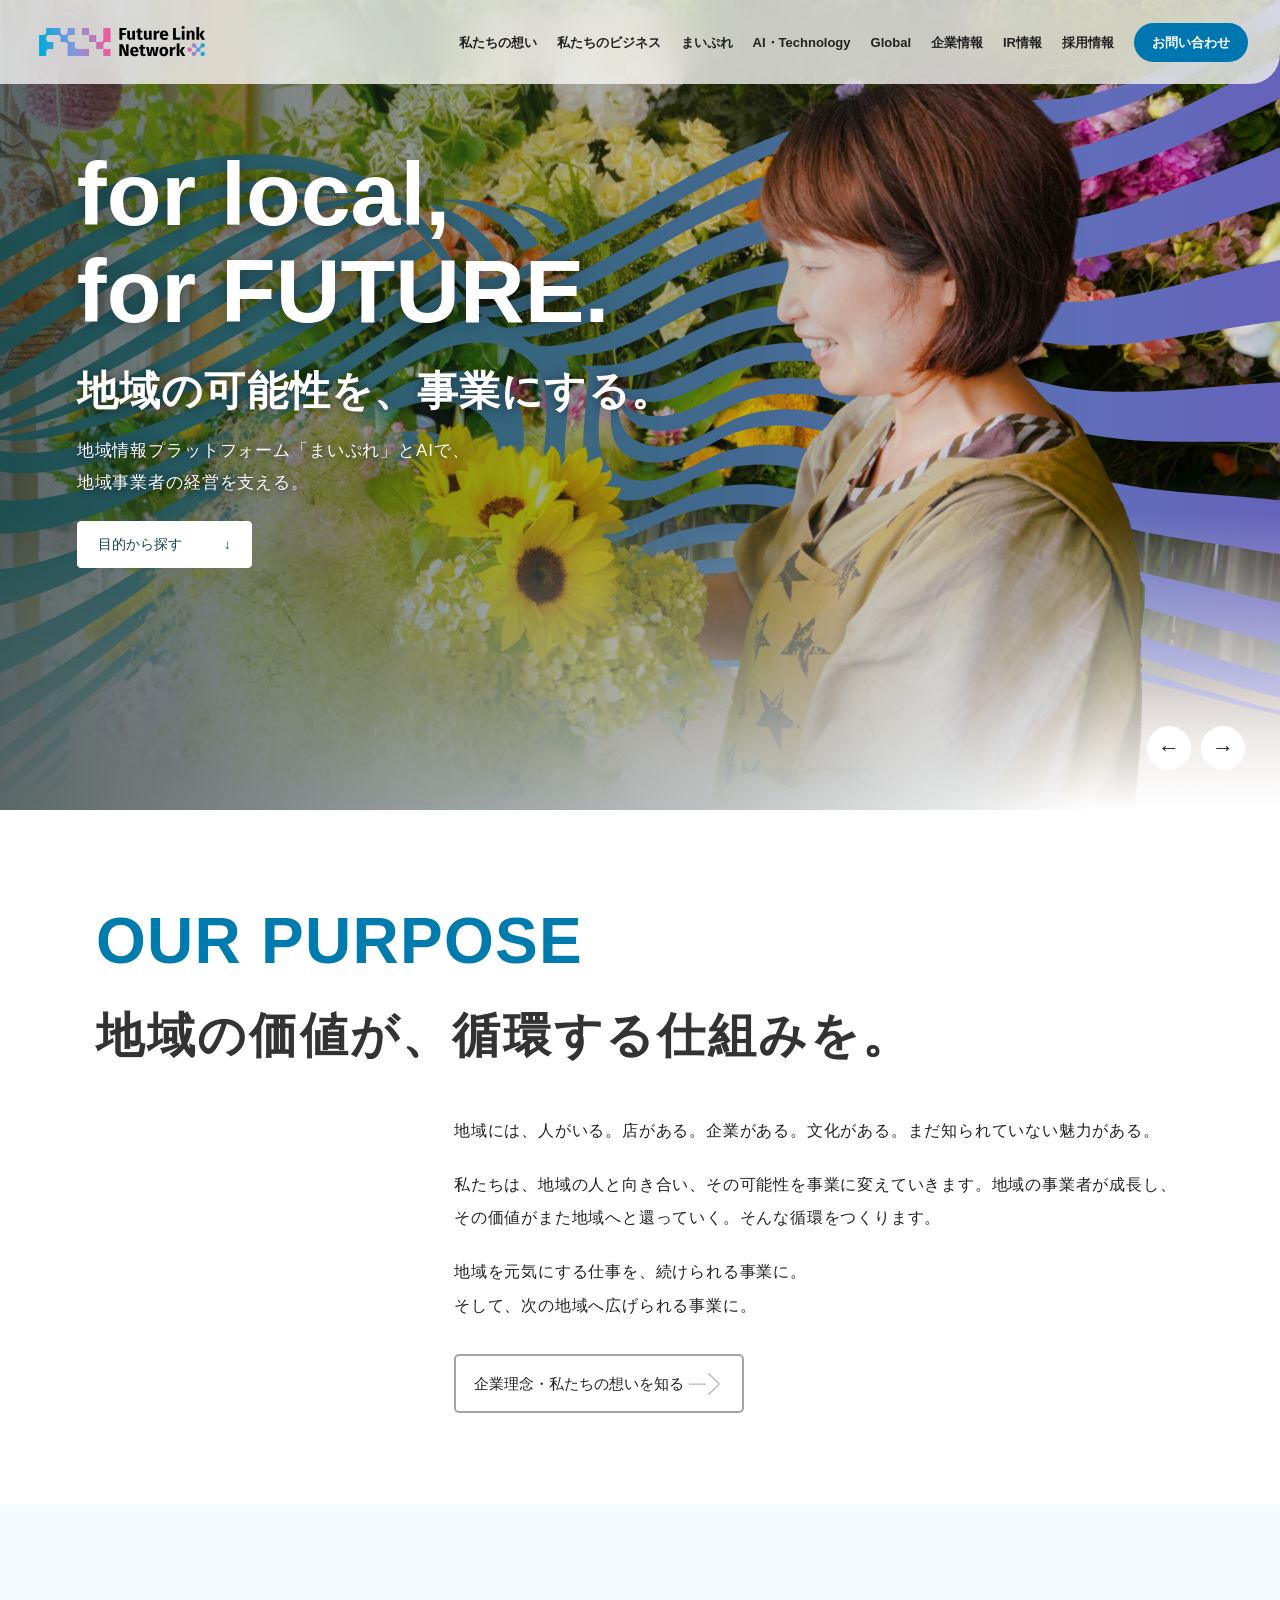
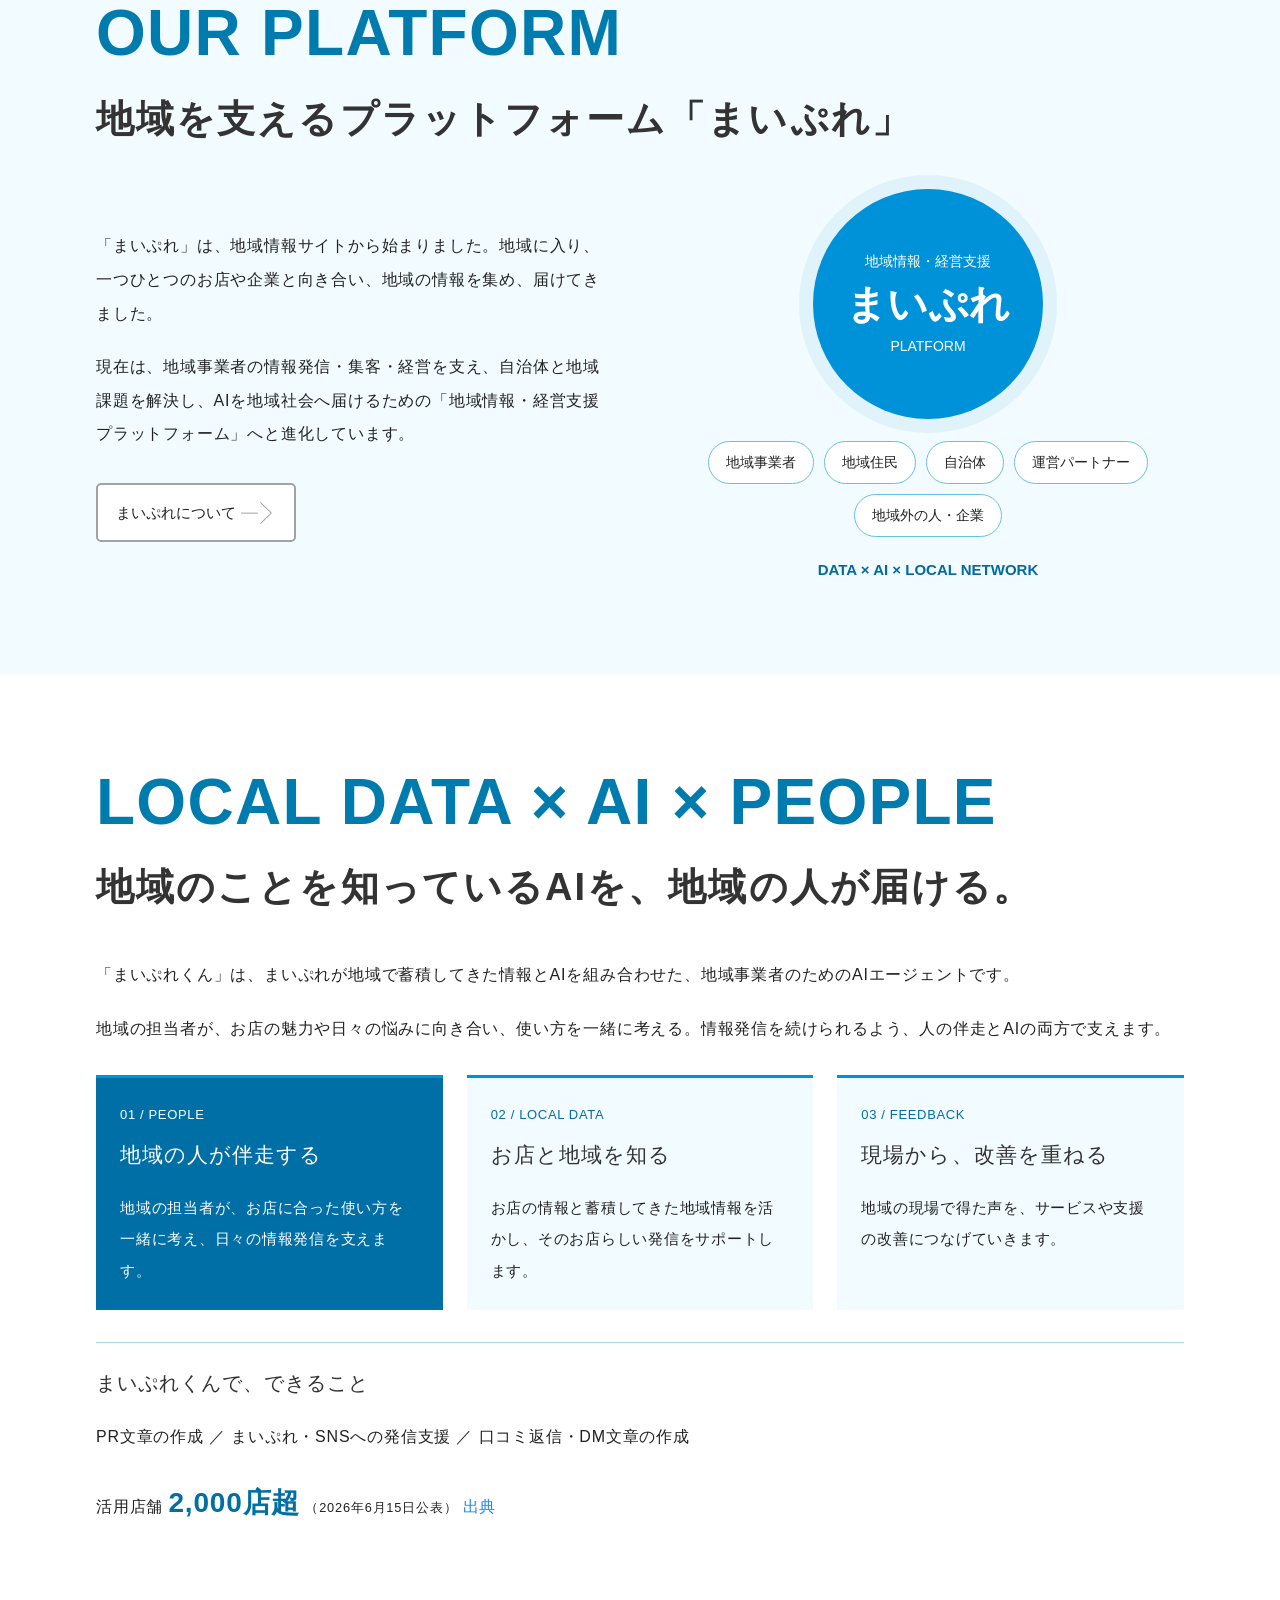
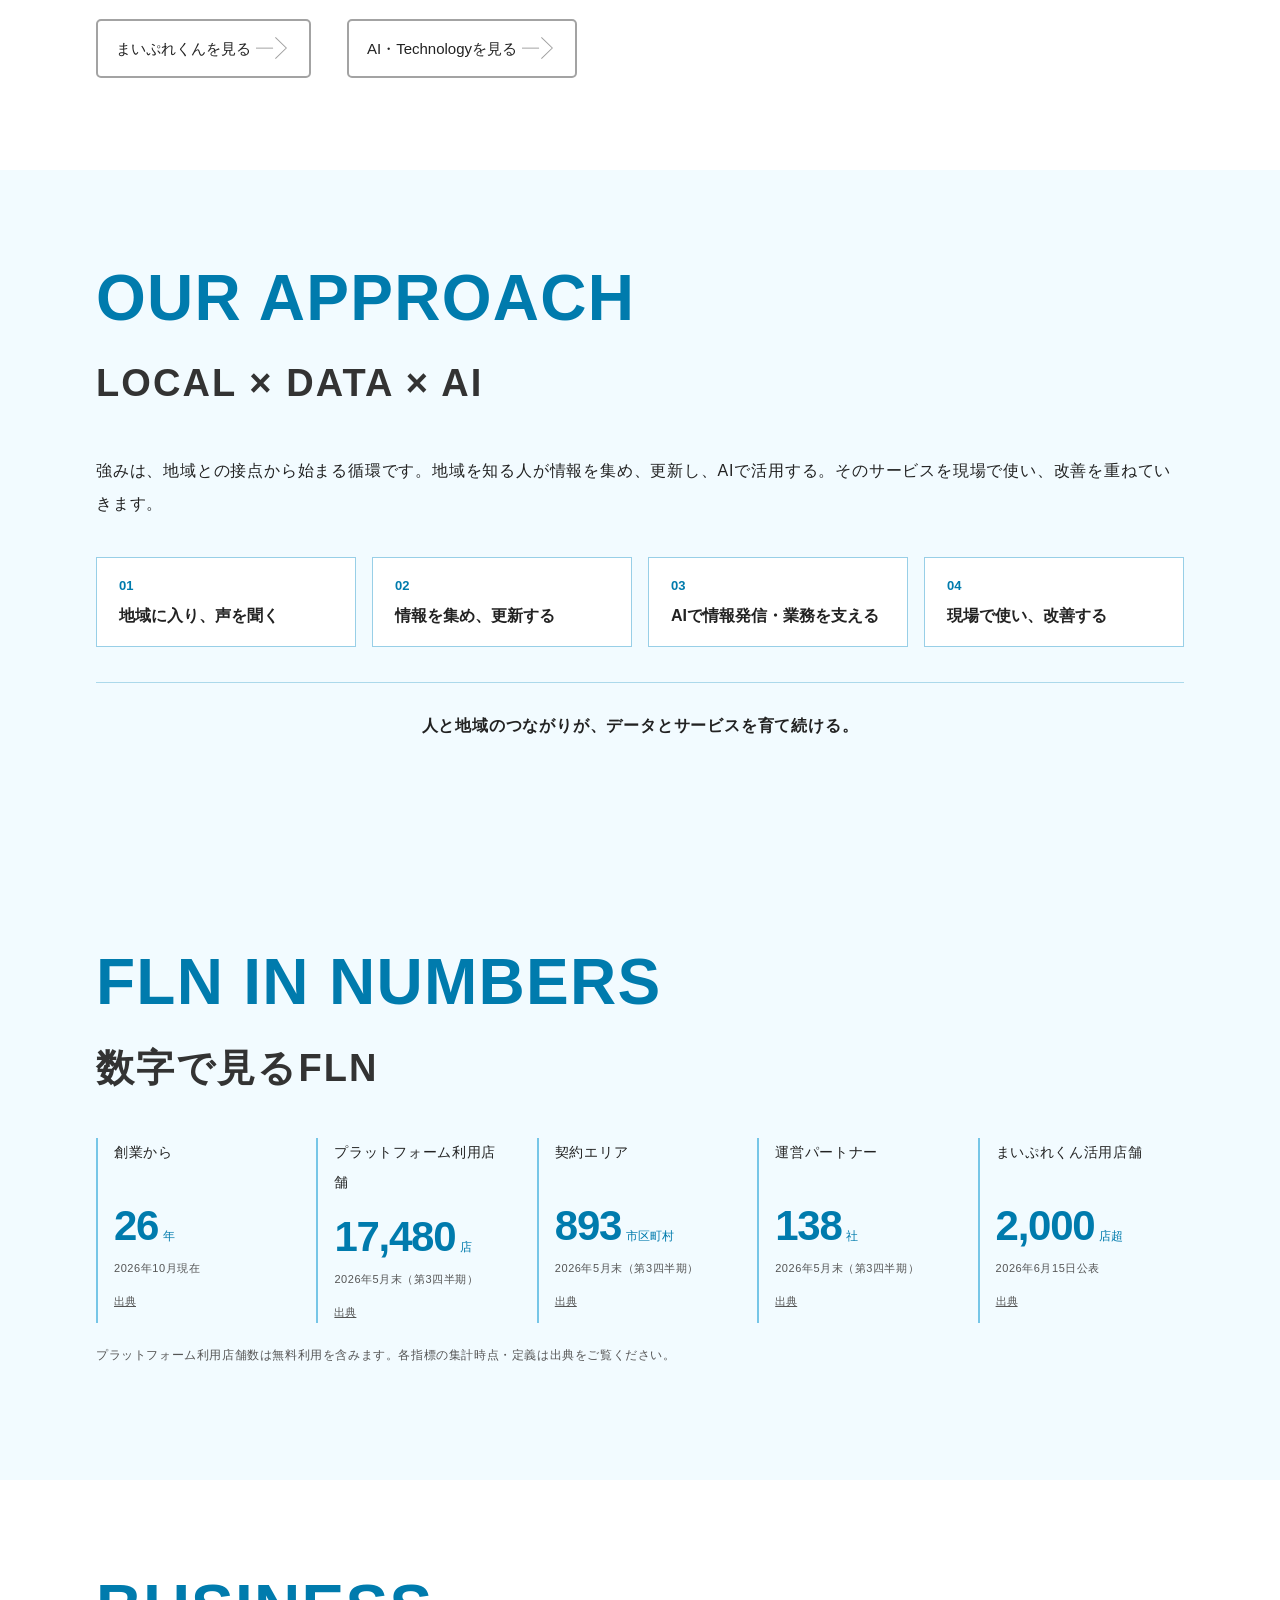
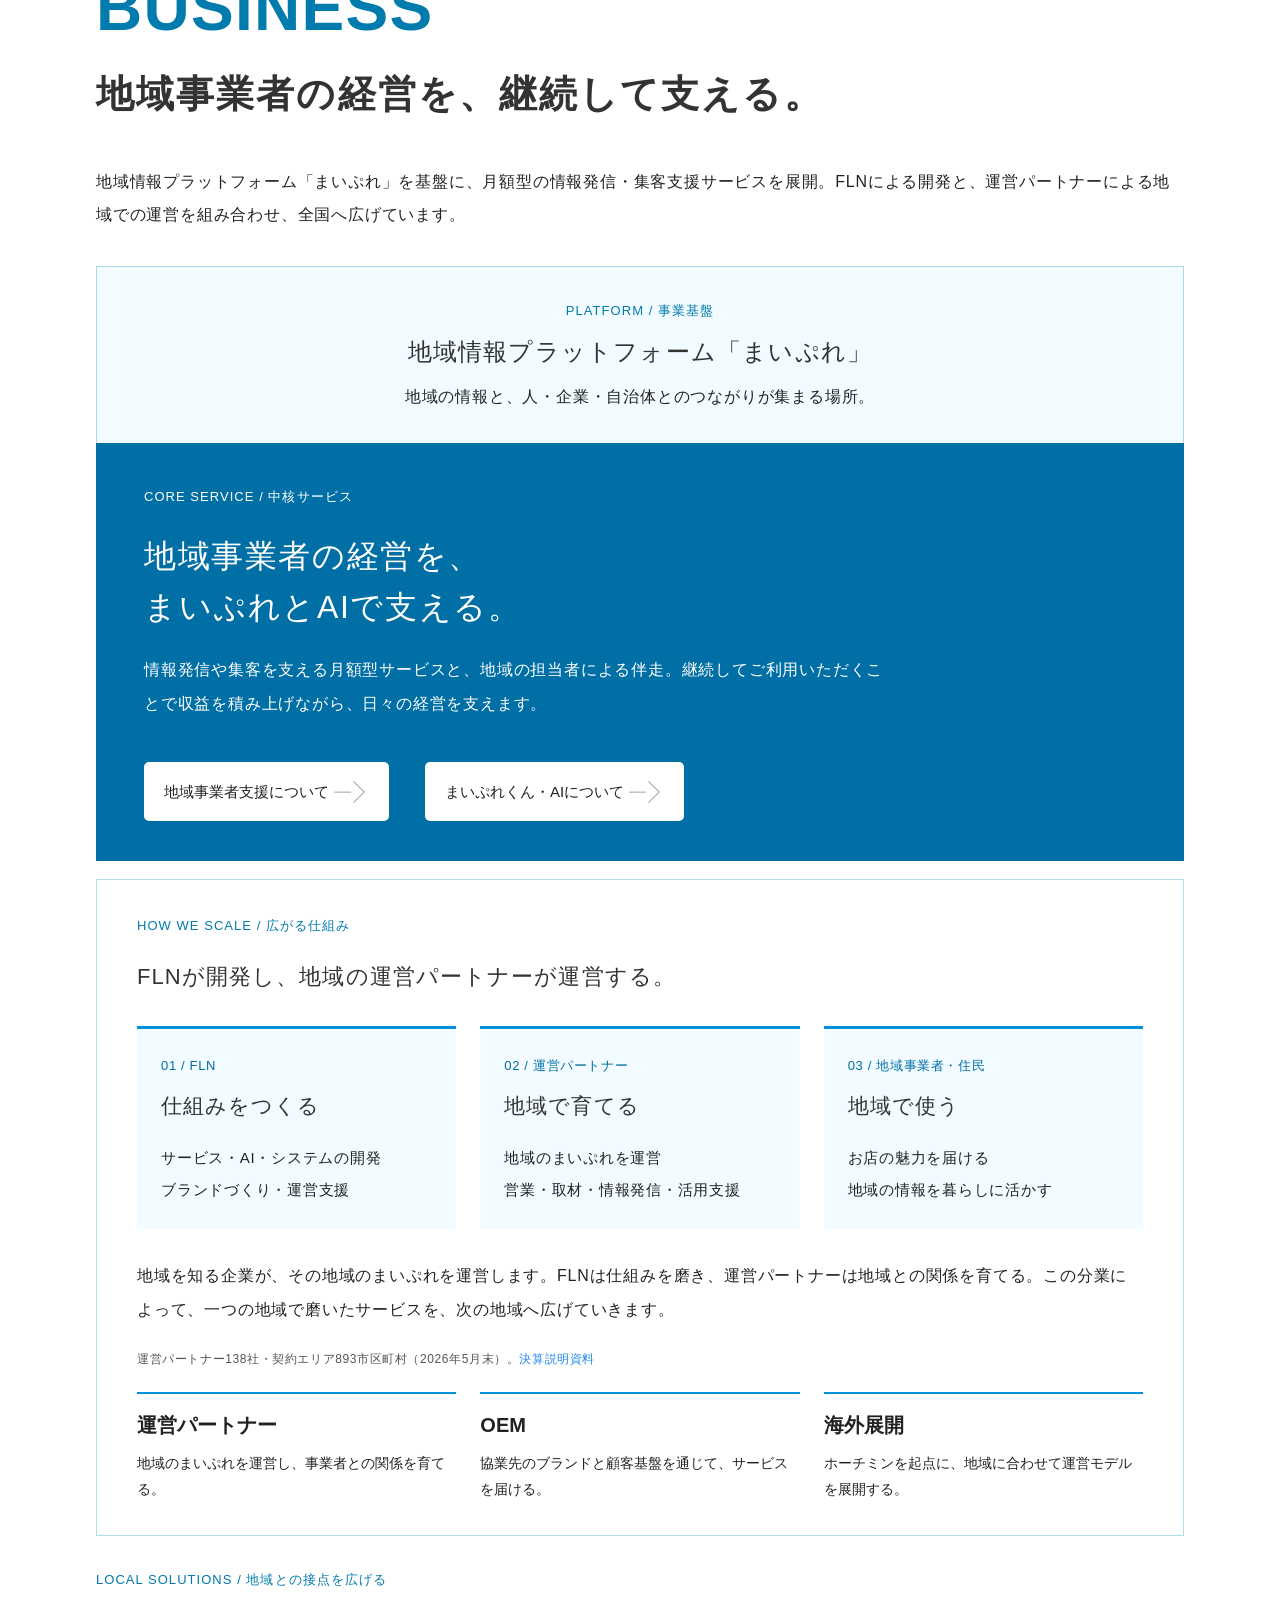
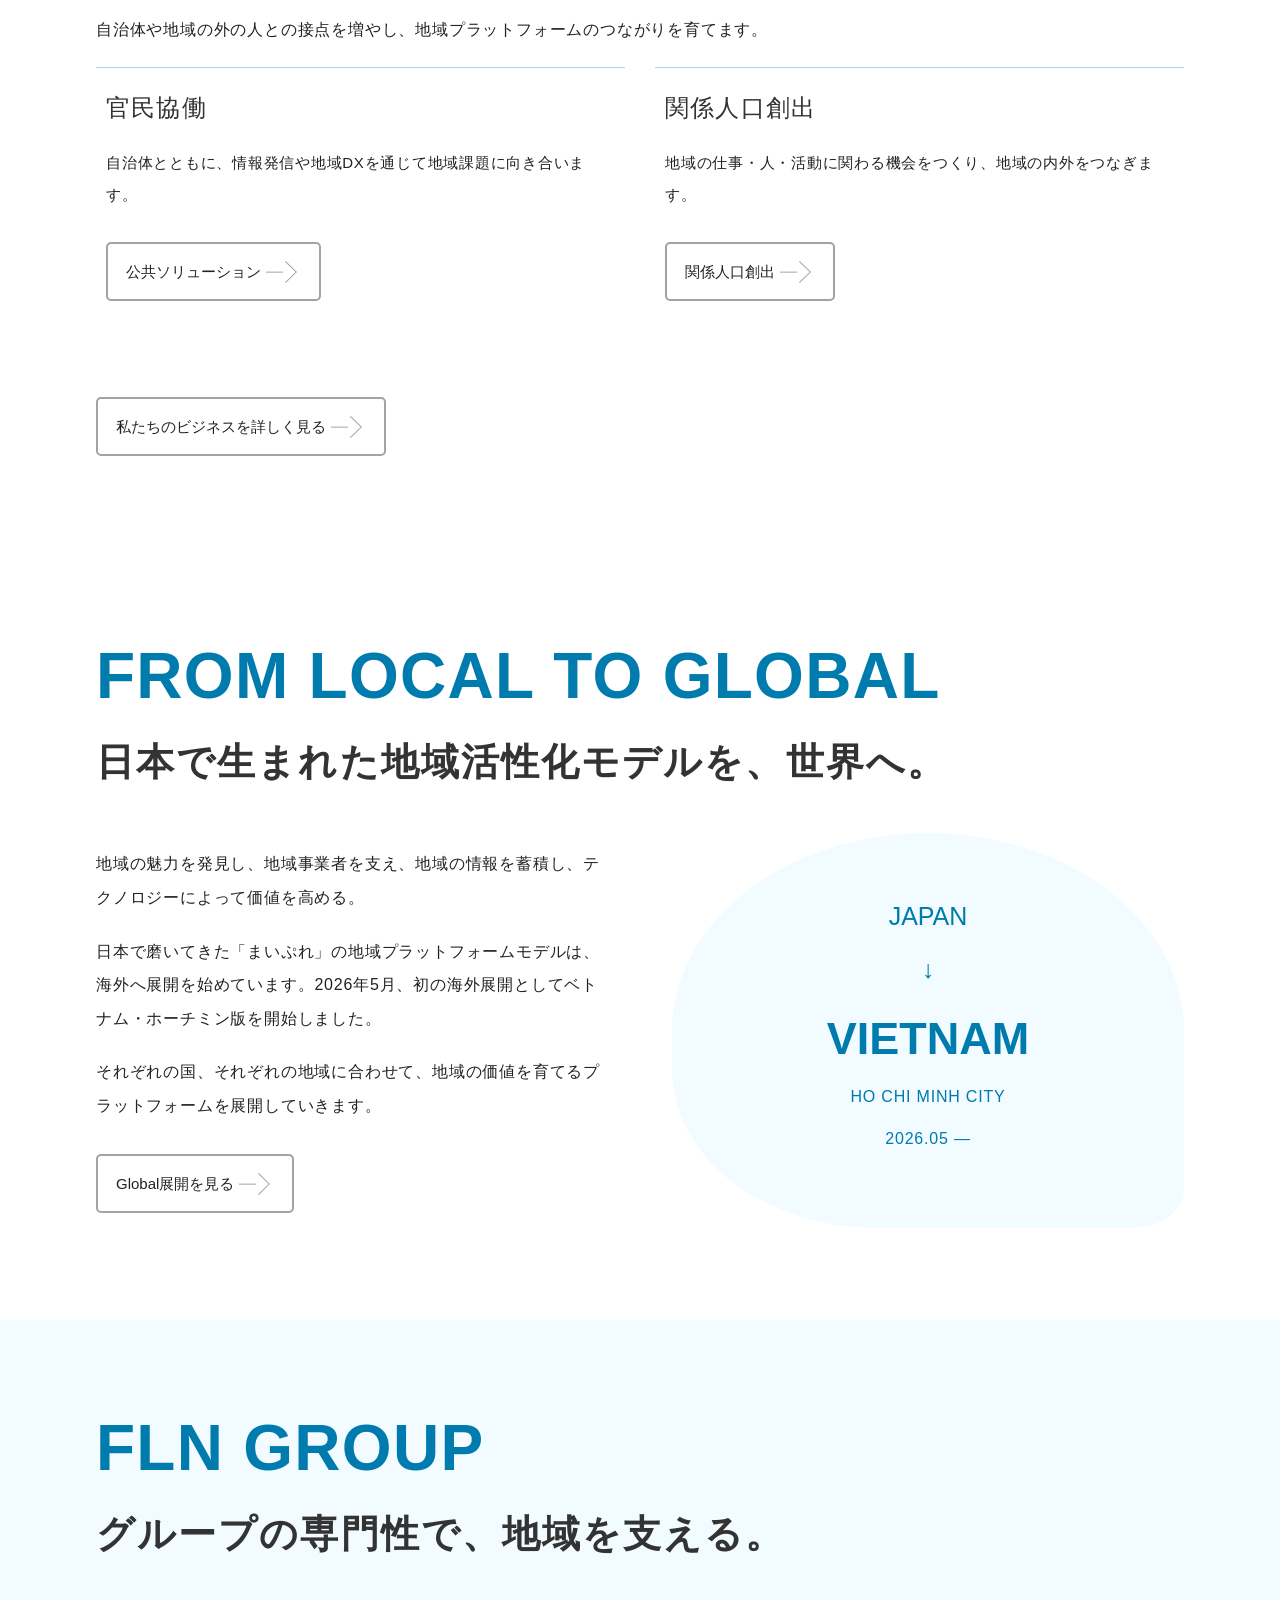
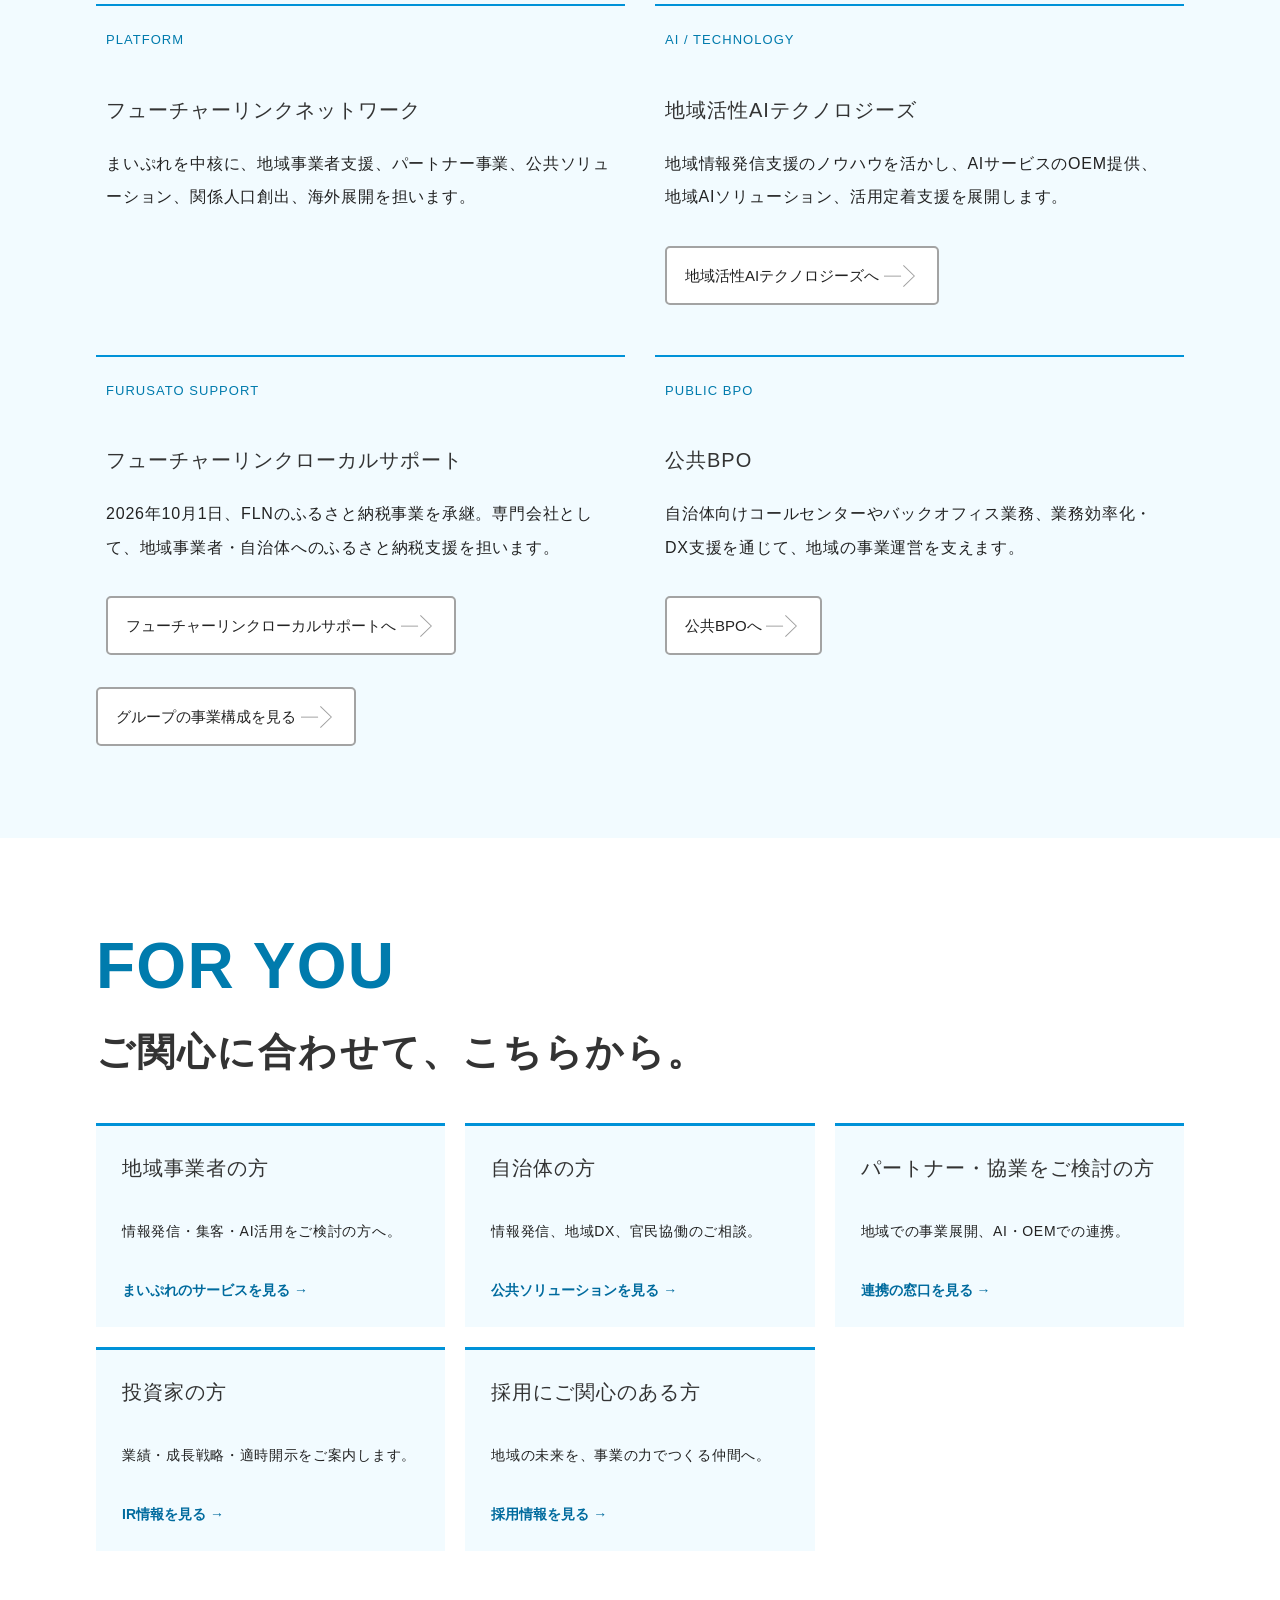
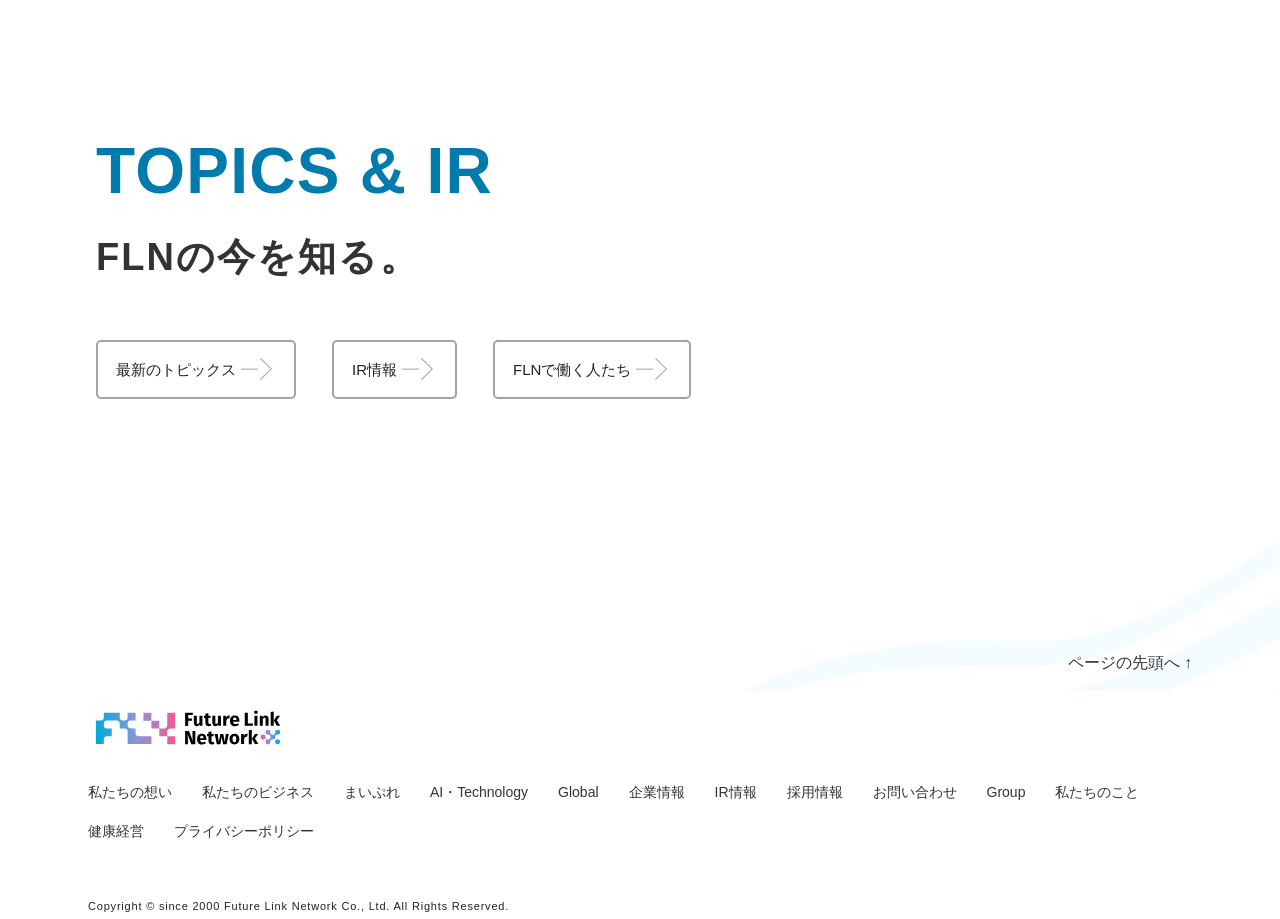
==== index.html @ a99a3183 "Add revised FLN review site for 2026-10-02" ====
<!doctype html>
<html lang="ja"><head><meta charset="utf-8"><meta name="viewport" content="width=device-width,initial-scale=1"><title>地域の可能性を、事業にする。 | 株式会社フューチャーリンクネットワーク</title><meta name="description" content="地域情報プラットフォーム「まいぷれ」を基盤に、地域事業者支援、AI・SaaS、官民協働、関係人口創出、海外展開を推進するフューチャーリンクネットワーク。地域の可能性を、事業にする。"><meta name="robots" content="noindex,nofollow"><link rel="canonical" href="https://www.futurelink.co.jp/"><meta property="og:type" content="website"><meta property="og:title" content="地域の可能性を、事業にする。 | 株式会社フューチャーリンクネットワーク"><meta property="og:description" content="地域情報プラットフォーム「まいぷれ」を基盤に、地域事業者支援、AI・SaaS、官民協働、関係人口創出、海外展開を推進するフューチャーリンクネットワーク。地域の可能性を、事業にする。"><meta property="og:url" content="https://www.futurelink.co.jp/"><meta property="og:image" content="https://www.futurelink.co.jp/wp-content/themes/fln_web/common/images/sec_main_top.jpg"><meta property="og:locale" content="ja_JP"><meta name="twitter:card" content="summary_large_image"><link rel="icon" href="./files/images/favicon.ico"><link rel="stylesheet" href="./files/css/uikit.min.css"><link rel="stylesheet" href="./files/css/style.css"><link rel="stylesheet" href="./files/css/style_pages.css"><link rel="stylesheet" href="./files/css/css2"><link rel="stylesheet" href="./files/css/renewal.css"><script type="application/ld+json">{"@context": "https://schema.org", "@graph": [{"@type": "Organization", "@id": "https://www.futurelink.co.jp/#organization", "name": "株式会社フューチャーリンクネットワーク", "url": "https://www.futurelink.co.jp/", "description": "地域情報プラットフォーム「まいぷれ」を基盤に、地域事業者の経営支援と地域活性化を推進。", "foundingDate": "2000-03-02", "founder": {"@type": "Person", "name": "石井丈晴"}}, {"@type": "WebPage", "name": "地域の可能性を、事業にする。", "url": "https://www.futurelink.co.jp/", "inLanguage": "ja", "about": {"@id": "https://www.futurelink.co.jp/#organization"}}]}</script><script defer src="./files/js/uikit.min.js"></script><script defer src="./files/js/renewal.js"></script></head><body id="top" class="renewal home"><a class="skip-link" href="#main">本文へ移動</a><header class="renew-header"><nav aria-label="メインナビゲーション" class="uk-navbar-container"><a class="renew-logo" href="./"><img src="./files/images/logo3.svg" width="180" height="60" alt="株式会社フューチャーリンクネットワーク TOP"></a><ul class="renew-desktop-nav"><li><a href="./message/">私たちの想い</a></li><li><a href="./business/">私たちのビジネス</a></li><li><a href="./mypl/">まいぷれ</a></li><li><a href="./technology/">AI・Technology</a></li><li><a href="./global/">Global</a></li><li><a href="./company/">企業情報</a></li><li><a href="https://www.futurelink.co.jp/ir/">IR情報</a></li><li><a href="https://near-foam-7a2.notion.site/eeb8e414945f82809694819978bc69b9">採用情報</a></li><li><a href="./inquiry/">お問い合わせ</a></li></ul><details class="renew-mobile-nav"><summary>メニュー</summary><ul><li><a href="./message/">私たちの想い</a></li><li><a href="./business/">私たちのビジネス</a></li><li><a href="./mypl/">まいぷれ</a></li><li><a href="./technology/">AI・Technology</a></li><li><a href="./global/">Global</a></li><li><a href="./company/">企業情報</a></li><li><a href="https://www.futurelink.co.jp/ir/">IR情報</a></li><li><a href="https://near-foam-7a2.notion.site/eeb8e414945f82809694819978bc69b9">採用情報</a></li><li><a href="./inquiry/">お問い合わせ</a></li></ul></details></nav></header><main id="main"><section class="top renew-hero" aria-label="for local, for FUTURE.">
	<div class="kv_container uk-cover-container">
		<div class="kv_title">
			<p class="hero-brand">for local,<br>
			for FUTURE.</p><h1 class="hero-purpose">地域の可能性を、<br class="hero-break">事業にする。</h1><p class="hero-description">地域情報プラットフォーム「まいぷれ」とAIで、<br class="hero-desktop-break">地域事業者の経営を支える。</p><a class="hero-entry" href="#for-you">目的から探す <span aria-hidden="true">↓</span></a>
		</div>
		<div class="grad_bottom"></div>
		
		
		<div class="kv_main uk-grid-collapse" uk-grid>
			<div class="uk-width-1-1">
				<div class="uk-position-relative uk-visible-toggle uk-light" tabindex="-1" uk-slideshow="animation:fade; velocity:0.2; autoplay: false; pause-on-hover: false; draggable: false; autoplay-interval:4500;ratio: false;">
					<ul class="uk-slideshow-items" uk-height-viewport="offset-bottom: 5;">
						<li>
						<img src="./files/images/kv01.jpg" alt="" class="uk-position-top-center uk-visible@m" uk-cover>
						<img src="./files/images/kv01_sp.jpg" alt="" class="uk-position-top-center uk-hidden@m" uk-cover>
						<img src="./files/images/undulation.svg" alt="" class="uk-position-top-center" uk-cover>
						<img src="./files/images/kv01t.png" class="uk-position-top-center kv_img_t uk-visible@m" alt="" uk-cover>
						<img src="./files/images/kv01t_sp.png" class="uk-position-top-center kv_img_t uk-hidden@m" alt="" uk-cover>
						</li>
						<li>
						<img src="./files/images/kv02.jpg" alt="" class="uk-position-top-center uk-visible@m" uk-cover>
						<img src="./files/images/kv02_sp.jpg" alt="" class="uk-position-top-center uk-hidden@m" uk-cover>
						<img src="./files/images/undulation.svg" alt="" class="uk-position-top-center" uk-cover>
						<img src="./files/images/kv02t.png" class="uk-position-top-center kv_img_t uk-visible@m" alt="" uk-cover>
						<img src="./files/images/kv02t_sp.png" class="uk-position-top-center kv_img_t uk-hidden@m" alt="" uk-cover>
						</li>
						<li>
						<img src="./files/images/kv03.jpg" alt="" class="uk-position-top-center uk-visible@m" uk-cover>
						<img src="./files/images/kv03_sp.jpg" alt="" class="uk-position-top-center uk-hidden@m" uk-cover>
						<img src="./files/images/undulation.svg" alt="" class="uk-position-top-center" uk-cover>
						<img src="./files/images/kv03t.png" class="uk-position-top-center kv_img_t uk-visible@m" alt="" uk-cover>
						<img src="./files/images/kv03t_sp.png" class="uk-position-top-center kv_img_t uk-hidden@m" alt="" uk-cover>
						</li>
						<li>
						<img src="./files/images/kv04.jpg" alt="" class="uk-position-top-center uk-visible@m" uk-cover>
						<img src="./files/images/kv04_sp.jpg" alt="" class="uk-position-top-center uk-hidden@m" uk-cover>
						<img src="./files/images/undulation.svg" alt="" class="uk-position-top-center" uk-cover>
						<img src="./files/images/kv04t.png" class="uk-position-top-center kv_img_t uk-visible@m" alt="" uk-cover>
						<img src="./files/images/kv04t_sp.png" class="uk-position-top-center kv_img_t uk-hidden@m" alt="" uk-cover>
						</li>
						<li>
						<img src="./files/images/kv05.jpg" alt="" class="uk-position-top-center uk-visible@m" uk-cover>
						<img src="./files/images/kv05_sp.jpg" alt="" class="uk-position-top-center uk-hidden@m" uk-cover>
						<img src="./files/images/undulation.svg" alt="" class="uk-position-top-center" uk-cover>
						<img src="./files/images/kv05t.png" class="uk-position-top-center kv_img_t uk-visible@m" alt="" uk-cover>
						<img src="./files/images/kv05t_sp.png" class="uk-position-top-center kv_img_t uk-hidden@m" alt="" uk-cover>
						</li>
						<li>
						<img src="./files/images/kv06.jpg" alt="" class="uk-position-top-center uk-visible@m" uk-cover>
						<img src="./files/images/kv06_sp.jpg" alt="" class="uk-position-top-center uk-hidden@m" uk-cover>
						<img src="./files/images/undulation.svg" alt="" class="uk-position-top-center" uk-cover>
						<img src="./files/images/kv06t.png" class="uk-position-top-center kv_img_t uk-visible@m" alt="" uk-cover>
						<img src="./files/images/kv06t_sp.png" class="uk-position-top-center kv_img_t uk-hidden@m" alt="" uk-cover>
						</li>
					</ul>
				</div>
			</div>
		</div>
		
		
		
	</div>



	<div class="hero-controls"><button type="button" data-slide="previous" aria-label="前の写真">←</button><button type="button" data-slide="next" aria-label="次の写真">→</button></div></section><section class="renew-section purpose" id="purpose"><div class="uk-container"><div class="content_wrap"><h2 class="renew-heading"><span class="renew-en">OUR PURPOSE</span>地域の価値が、循環する仕組みを。</h2><div class="renew-copy"><p>地域には、人がいる。店がある。企業がある。文化がある。まだ知られていない魅力がある。</p><p>私たちは、地域の人と向き合い、その可能性を事業に変えていきます。地域の事業者が成長し、その価値がまた地域へと還っていく。そんな循環をつくります。</p><p>地域を元気にする仕事を、続けられる事業に。<br>そして、次の地域へ広げられる事業に。</p><a class="btn_link" href="./message/">企業理念・私たちの想いを知る</a></div></div></div></section><section class="renew-section tint" id="platform"><div class="uk-container"><div class="content_wrap"><h2 class="renew-heading"><span class="renew-en">OUR PLATFORM</span>地域を支えるプラットフォーム「まいぷれ」</h2><div class="split"><div><p>「まいぷれ」は、地域情報サイトから始まりました。地域に入り、一つひとつのお店や企業と向き合い、地域の情報を集め、届けてきました。</p><p>現在は、地域事業者の情報発信・集客・経営を支え、自治体と地域課題を解決し、AIを地域社会へ届けるための「地域情報・経営支援プラットフォーム」へと進化しています。</p><a class="btn_link" href="./mypl/">まいぷれについて</a></div><figure class="platform-diagram"><div class="platform-core"><span>地域情報・経営支援</span><strong>まいぷれ</strong><span>PLATFORM</span></div><ul class="platform-nodes"><li>地域事業者</li><li>地域住民</li><li>自治体</li><li>運営パートナー</li><li>地域外の人・企業</li></ul><figcaption>DATA × AI × LOCAL NETWORK</figcaption></figure></div></div></div></section><section class="renew-section " id="ai"><div class="uk-container"><div class="content_wrap"><h2 class="renew-heading"><span class="renew-en">LOCAL DATA × AI × PEOPLE</span>地域のことを知っているAIを、地域の人が届ける。</h2><p>「まいぷれくん」は、まいぷれが地域で蓄積してきた情報とAIを組み合わせた、地域事業者のためのAIエージェントです。</p><p>地域の担当者が、お店の魅力や日々の悩みに向き合い、使い方を一緒に考える。情報発信を続けられるよう、人の伴走とAIの両方で支えます。</p><div class="ai-strengths"><article><span>01 / PEOPLE</span><h3>地域の人が伴走する</h3><p>地域の担当者が、お店に合った使い方を一緒に考え、日々の情報発信を支えます。</p></article><article><span>02 / LOCAL DATA</span><h3>お店と地域を知る</h3><p>お店の情報と蓄積してきた地域情報を活かし、そのお店らしい発信をサポートします。</p></article><article><span>03 / FEEDBACK</span><h3>現場から、改善を重ねる</h3><p>地域の現場で得た声を、サービスや支援の改善につなげていきます。</p></article></div><div class="ai-capabilities"><h3>まいぷれくんで、できること</h3><p>PR文章の作成 ／ まいぷれ・SNSへの発信支援 ／ 口コミ返信・DM文章の作成</p><p>活用店舗 <strong>2,000店超</strong> <small>（2026年6月15日公表）</small> <a href="https://prtimes.jp/main/html/rd/p/000000496.000058260.html">出典</a></p></div><div class="renew-actions"><a class="btn_link" href="https://mypl.net/ai/">まいぷれくんを見る</a><a class="btn_link" href="./technology/">AI・Technologyを見る</a></div></div></div></section><section class="renew-section tint" id="approach"><div class="uk-container"><div class="content_wrap"><h2 class="renew-heading"><span class="renew-en">OUR APPROACH</span>LOCAL × DATA × AI</h2><p>強みは、地域との接点から始まる循環です。地域を知る人が情報を集め、更新し、AIで活用する。そのサービスを現場で使い、改善を重ねていきます。</p><ol class="renew-flow"><li><span>01</span>地域に入り、声を聞く</li><li><span>02</span>情報を集め、更新する</li><li><span>03</span>AIで情報発信・業務を支える</li><li><span>04</span>現場で使い、改善する</li></ol><p class="approach-result">人と地域のつながりが、データとサービスを育て続ける。</p></div></div></section><section class="renew-section tint" id="numbers"><div class="uk-container"><div class="content_wrap"><h2 class="renew-heading"><span class="renew-en">FLN IN NUMBERS</span>数字で見るFLN</h2><div class="metrics"><div><p>創業から</p><strong>26<small>年</small></strong><p class="metric-date">2026年10月現在</p><a href="./company/" class="source-link">出典</a></div><div><p>プラットフォーム利用店舗</p><strong>17,480<small>店</small></strong><p class="metric-date">2026年5月末（第3四半期）</p><a href="https://global-assets.irdirect.jp/pdf/menu_file/9241/20260716123546_1676.pdf" class="source-link">出典</a></div><div><p>契約エリア</p><strong>893<small>市区町村</small></strong><p class="metric-date">2026年5月末（第3四半期）</p><a href="https://global-assets.irdirect.jp/pdf/menu_file/9241/20260716123546_1676.pdf" class="source-link">出典</a></div><div><p>運営パートナー</p><strong>138<small>社</small></strong><p class="metric-date">2026年5月末（第3四半期）</p><a href="https://global-assets.irdirect.jp/pdf/menu_file/9241/20260716123546_1676.pdf" class="source-link">出典</a></div><div><p>まいぷれくん活用店舗</p><strong>2,000<small>店超</small></strong><p class="metric-date">2026年6月15日公表</p><a href="https://prtimes.jp/main/html/rd/p/000000496.000058260.html" class="source-link">出典</a></div></div><p class="renew-note">プラットフォーム利用店舗数は無料利用を含みます。各指標の集計時点・定義は出典をご覧ください。</p></div></div></section><section class="renew-section " id="business"><div class="uk-container"><div class="content_wrap"><h2 class="renew-heading"><span class="renew-en">BUSINESS</span>地域事業者の経営を、継続して支える。</h2><p>地域情報プラットフォーム「まいぷれ」を基盤に、月額型の情報発信・集客支援サービスを展開。FLNによる開発と、運営パートナーによる地域での運営を組み合わせ、全国へ広げています。</p><div class="business-model"><div class="model-foundation"><p class="renew-label">PLATFORM / 事業基盤</p><h3>地域情報プラットフォーム「まいぷれ」</h3><p>地域の情報と、人・企業・自治体とのつながりが集まる場所。</p></div><article class="model-core"><p class="renew-label">CORE SERVICE / 中核サービス</p><h3>地域事業者の経営を、<br>まいぷれとAIで支える。</h3><p>情報発信や集客を支える月額型サービスと、地域の担当者による伴走。継続してご利用いただくことで収益を積み上げながら、日々の経営を支えます。</p><div class="renew-actions"><a class="btn_link" href="./business/#support">地域事業者支援について</a><a class="btn_link" href="./technology/">まいぷれくん・AIについて</a></div></article><div class="model-expansion"><p class="renew-label">HOW WE SCALE / 広がる仕組み</p><h3>FLNが開発し、地域の運営パートナーが運営する。</h3><div class="partner-model"><article><span>01 / FLN</span><h4>仕組みをつくる</h4><p>サービス・AI・システムの開発<br>ブランドづくり・運営支援</p></article><article><span>02 / 運営パートナー</span><h4>地域で育てる</h4><p>地域のまいぷれを運営<br>営業・取材・情報発信・活用支援</p></article><article><span>03 / 地域事業者・住民</span><h4>地域で使う</h4><p>お店の魅力を届ける<br>地域の情報を暮らしに活かす</p></article></div><p>地域を知る企業が、その地域のまいぷれを運営します。FLNは仕組みを磨き、運営パートナーは地域との関係を育てる。この分業によって、一つの地域で磨いたサービスを、次の地域へ広げていきます。</p><p class="renew-note">運営パートナー138社・契約エリア893市区町村（2026年5月末）。<a href="https://global-assets.irdirect.jp/pdf/menu_file/9241/20260716123546_1676.pdf">決算説明資料</a></p><div class="model-channels"><a href="./business/#partner"><strong>運営パートナー</strong><span>地域のまいぷれを運営し、事業者との関係を育てる。</span></a><a href="./technology/#oem"><strong>OEM</strong><span>協業先のブランドと顧客基盤を通じて、サービスを届ける。</span></a><a href="./global/"><strong>海外展開</strong><span>ホーチミンを起点に、地域に合わせて運営モデルを展開する。</span></a></div></div><div class="model-fields"><p class="renew-label">LOCAL SOLUTIONS / 地域との接点を広げる</p><p>自治体や地域の外の人との接点を増やし、地域プラットフォームのつながりを育てます。</p><div class="model-field-grid"><article><h3>官民協働</h3><p>自治体とともに、情報発信や地域DXを通じて地域課題に向き合います。</p><a class="btn_link" href="./business/#public">公共ソリューション</a></article><article><h3>関係人口創出</h3><p>地域の仕事・人・活動に関わる機会をつくり、地域の内外をつなぎます。</p><a class="btn_link" href="./business/#relationship">関係人口創出</a></article></div></div></div><a class="btn_link" href="./business/">私たちのビジネスを詳しく見る</a></div></div></section><section class="renew-section " id="global"><div class="uk-container"><div class="content_wrap"><h2 class="renew-heading"><span class="renew-en">FROM LOCAL TO GLOBAL</span>日本で生まれた地域活性化モデルを、世界へ。</h2><div class="split"><div><p>地域の魅力を発見し、地域事業者を支え、地域の情報を蓄積し、テクノロジーによって価値を高める。</p><p>日本で磨いてきた「まいぷれ」の地域プラットフォームモデルは、海外へ展開を始めています。2026年5月、初の海外展開としてベトナム・ホーチミン版を開始しました。</p><p>それぞれの国、それぞれの地域に合わせて、地域の価値を育てるプラットフォームを展開していきます。</p><a class="btn_link" href="./global/">Global展開を見る</a></div><div class="global-panel"><span>JAPAN</span><span aria-hidden="true">↓</span><strong>VIETNAM</strong><p>HO CHI MINH CITY</p><p>2026.05 —</p></div></div></div></div></section><section class="renew-section tint" id="group"><div class="uk-container"><div class="content_wrap"><h2 class="renew-heading"><span class="renew-en">FLN GROUP</span>グループの専門性で、地域を支える。</h2><div class="group-grid"><article><p class="renew-label">PLATFORM</p><h3>フューチャーリンクネットワーク</h3><p>まいぷれを中核に、地域事業者支援、パートナー事業、公共ソリューション、関係人口創出、海外展開を担います。</p></article><article><p class="renew-label">AI / TECHNOLOGY</p><h3>地域活性AIテクノロジーズ</h3><p>地域情報発信支援のノウハウを活かし、AIサービスのOEM提供、地域AIソリューション、活用定着支援を展開します。</p><a class="btn_link" href="https://local-revitalization.ai/">地域活性AIテクノロジーズへ</a></article><article><p class="renew-label">FURUSATO SUPPORT</p><h3>フューチャーリンクローカルサポート</h3><p>2026年10月1日、FLNのふるさと納税事業を承継。専門会社として、地域事業者・自治体へのふるさと納税支援を担います。</p><a class="btn_link" href="https://futurelink-ls.co.jp/">フューチャーリンクローカルサポートへ</a></article><article><p class="renew-label">PUBLIC BPO</p><h3>公共BPO</h3><p>自治体向けコールセンターやバックオフィス業務、業務効率化・DX支援を通じて、地域の事業運営を支えます。</p><a class="btn_link" href="https://public-bpo.co.jp/">公共BPOへ</a></article></div><a class="btn_link" href="./group/">グループの事業構成を見る</a></div></div></section><section class="renew-section " id="for-you"><div class="uk-container"><div class="content_wrap"><h2 class="renew-heading"><span class="renew-en">FOR YOU</span>ご関心に合わせて、こちらから。</h2><div class="visitor-grid"><a class="visitor-card" href="./mypl/"><h3>地域事業者の方</h3><p>情報発信・集客・AI活用をご検討の方へ。</p><span>まいぷれのサービスを見る →</span></a><a class="visitor-card" href="./business/#public"><h3>自治体の方</h3><p>情報発信、地域DX、官民協働のご相談。</p><span>公共ソリューションを見る →</span></a><a class="visitor-card" href="./inquiry/#partner"><h3>パートナー・協業をご検討の方</h3><p>地域での事業展開、AI・OEMでの連携。</p><span>連携の窓口を見る →</span></a><a class="visitor-card" href="https://www.futurelink.co.jp/ir/"><h3>投資家の方</h3><p>業績・成長戦略・適時開示をご案内します。</p><span>IR情報を見る →</span></a><a class="visitor-card" href="https://near-foam-7a2.notion.site/eeb8e414945f82809694819978bc69b9"><h3>採用にご関心のある方</h3><p>地域の未来を、事業の力でつくる仲間へ。</p><span>採用情報を見る →</span></a></div></div></div></section><section class="renew-section " id="news"><div class="uk-container"><div class="content_wrap"><h2 class="renew-heading"><span class="renew-en">TOPICS & IR</span>FLNの今を知る。</h2><div class="renew-actions"><a class="btn_link" href="https://www.futurelink.co.jp/topic_year/2026/">最新のトピックス</a><a class="btn_link" href="https://www.futurelink.co.jp/ir/">IR情報</a><a class="btn_link" href="https://www.futurelink.co.jp/member/">FLNで働く人たち</a></div></div></div></section></main><footer class="renew-footer"><div class="sec_footer"><div class="uk-container"><a href="#top" class="renew-back-top">ページの先頭へ ↑</a><img src="./files/images/logo3.svg" width="200" alt="フューチャーリンクネットワーク"><ul class="renew-footer-nav"><li><a href="./message/">私たちの想い</a></li><li><a href="./business/">私たちのビジネス</a></li><li><a href="./mypl/">まいぷれ</a></li><li><a href="./technology/">AI・Technology</a></li><li><a href="./global/">Global</a></li><li><a href="./company/">企業情報</a></li><li><a href="https://www.futurelink.co.jp/ir/">IR情報</a></li><li><a href="https://near-foam-7a2.notion.site/eeb8e414945f82809694819978bc69b9">採用情報</a></li><li><a href="./inquiry/">お問い合わせ</a></li><li><a href="./group/">Group</a></li><li><a href="https://www.futurelink.co.jp/member/">私たちのこと</a></li><li><a href="https://www.futurelink.co.jp/health_management/">健康経営</a></li><li><a href="https://www.futurelink.co.jp/privacy/">プライバシーポリシー</a></li></ul><p><small>Copyright © since 2000 Future Link Network Co., Ltd. All Rights Reserved.</small></p></div></div></footer></body></html>
---- files/css/style.css ----
/*
Theme Name: FLNweb_styles
*/
@charset "utf-8";


/*-----------------------------------
テーマ用CSS設定
-----------------------------------*/





/* global
=======================================*/

html{
	color:#222;
}

body,
p,div,.uk-h1, .uk-h2, .uk-h3, .uk-h4, .uk-h5, .uk-h6,
.uk-heading-2xlarge, .uk-heading-large, .uk-heading-medium,
.uk-heading-small, .uk-heading-xlarge, h1, h2, h3, h4, h5, h6,
.uk-navbar-item, .uk-navbar-nav>li>a, .uk-navbar-toggle {
	font-family: 'Noto Sans JP', sans-serif;
}
img {
image-rendering: -webkit-optimize-contrast;
}
/*
a:hover img {
	opacity:0.7;
}
*/

.uk-container {
	max-width: 1104px;
	box-sizing: border-box;
	margin: 0 auto;
}
.uk-hr {
border-color:#ccc;
}

.uk-h1, h1,
.uk-h2, h2,
.uk-h3, h3,
.uk-h4, h4,
.uk-h5, h5,
.uk-h6, h6,
p{
line-height:1.65;
letter-spacing:0.05em;
}

.uk-h1, h1,
.uk-h2, h2,
.uk-h3, h3,
.uk-h4, h4,
.uk-h5, h5,
.uk-h6, h6 {
font-weight: 500;
}




/* background
=======================================*/
/*
.bg_base {
	background:#F7F1E5;
}
.wave img {
	vertical-align: bottom;
}
*/

/* header
=======================================*/
header {
	position:fixed;
	z-index:9999;
	width:calc(100% - 130px);
}

header .uk-logo {
	padding-left:0;
	margin-bottom:0;
}
header .uk-logo .uk-navbar-item {
	padding:0 0 0 5px;
}

.uk-navbar-container:not(.uk-navbar-transparent) {
	background:rgba(255,255,255,0.75);
	/*backdrop-filter:brightness(140%);
	-webkit-backdrop-filter:brightness(140%);*/
	backdrop-filter: blur(20px);
	-webkit-backdrop-filter: blur(20px);
	/*background: transparent;*/
	/*perspective: 1000;
	-webkit-perspective: 1000;*/
	backface-visibility: hidden;
	-webkit-backface-visibility: hidden;
	overflow:visible;
	border-radius:0 0 30px 0;
}
@media screen and (-webkit-min-device-pixel-ratio: 0) and (min-resolution: .001dpcm) {
	.uk-navbar-container:not(.uk-navbar-transparent) {
		/*backdrop-filter: none;
		-webkit-backdrop-filter: none;
		will-change: opacity;*/
	}
}

/*
.uk-slideshow-items li img {
		will-change: transform;
	backface-visibility: hidden;
	-webkit-backface-visibility: hidden;
	overflow:hidden;
}*/


.uk-navbar-item, .uk-navbar-nav>li>a, .uk-navbar-toggle {
	font-size:93%;

}

.uk-navbar-nav>li>a {
	color:#222222;
	transition: 0.4s ease;
}

.uk-navbar-nav>li>a:hover,
.uk-navbar-nav>li>a:active {
	color:#0099D9;
	transition: 0.4s ease;
}
.uk-navbar-nav>li.active>a {
	color:#0099D9;
}

.uk-navbar-nav li.contact {
	text-align:center;
	position: relative;
	font-size:68%;
}
.uk-navbar-nav li.contact a {
	background:transparent url("../images/icon_head_megaphone.svg") left 60% top 20% no-repeat;
	padding-left:40px;
	padding-top:20px;
}
.uk-navbar-nav li.contact.active a,
.uk-navbar-nav li.contact a:hover {
	background:transparent url("../images/icon_head_megaphone_on.svg") left 60% top 20% no-repeat;
}


.uk-navbar-nav li.contact::before {
	border-left:dotted 1px #333;
	content:"";
	height: 80%;
	position: absolute;
	left: 15px;
	top: 10%;
}

.uk-navbar-left .uk-navbar-nav > li.uk-active > a {
	border-radius:0 0 10px 10px;
}
.uk-navbar-left .uk-navbar-nav > li.uk-active > a:hover,
.uk-navbar-left .uk-navbar-nav > li.uk-active > a:active {
	background:#eee;
}

.uk-navbar-right {
	margin-right: 15px;
}
.uk-navbar-right .uk-navbar-nav > li.uk-active > a:hover {
	opacity: 0.8;
}



/* gnaav
========================================*/

.uk-navbar-toggle,
.uk-navbar-toggle:hover {
	color:#ffffff;
}

.uk-navbar-nav > li.uk-active > a {
	padding:0 5px;
}


/* sp_nav */


.uk-navbar-toggle svg rect {
	transform: rotate(0);
	transition: all 0.3s ease-in-out;
	height:1px;
}
.uk-navbar-toggle svg rect:nth-child(3) {
	width:60%;
}
.uk-offcanvas-page .uk-navbar-toggle svg rect:nth-child(1) {
	display:none;
}
.uk-offcanvas-page .uk-navbar-toggle svg rect:nth-child(2) {
	/*-webkit-transform: rotate(-30deg);
	transform: rotate(-30deg);*/
	transform: rotate(-30deg) translate(-0.5px, 10px);
	transform-origin: center center;
	/* y: 10;
	x: -0.5; */
	transition: all 0.2s ease-in-out;
}
.uk-offcanvas-page .uk-navbar-toggle svg rect:nth-child(3) {
	/*-webkit-transform: rotate(30deg);
	transform: rotate(30deg);*/
	transform: rotate(30deg) translate(3px, -3px);
	transform-origin: center center;
	/* y: 10;
	x: 0.5;*/
	transition: all 0.2s ease-in-out;
	width:100%;
}



.uk-offcanvas-bar {
	padding: 0 0 20px 0;
}

.uk-offcanvas-bar .uk-accordion li,
.uk-offcanvas-bar .uk-accordion>:nth-child(n+2) {
	margin-top:0;
}

.uk-offcanvas-bar ul li a {
	border-bottom: solid 1px rgba(255, 255, 255, 0.3);
	position: relative;
	font-size:94%;
	color:#fff !important;
	padding:15px;
}
.uk-offcanvas-bar ul li ul {
	margin: 0 0 0 10px;
	border-top: solid 1px rgba(255, 255, 255, 0.3);
}
.uk-offcanvas-bar ul li ul li{
	padding:0;
}
.uk-offcanvas-bar ul li ul li a {
	padding-left:15px;
	font-weight:200;
}
.uk-offcanvas-bar ul li ul li::before {
	top: 1em;
	left: -15px;
}
.uk-offcanvas-bar .uk-accordion-content {
	margin-top:0;
}
.uk-offcanvas-bar .uk-accordion-title[aria-expanded="true"] {
	border-bottom:0;
}

.uk-offcanvas-bar ul li a.link::before,
.uk-offcanvas-bar ul li a.link::after,
.sec_footer ul li a.link::before,
.sec_footer ul li a.link::after {
	position: absolute;
	top: 50%;
	right: 15px;
	content: '';
	margin-top: -6px;
	width:14px;
	height:10px;
	background-image:none;
	background:transparent url("../images/arrow_sp_nav.svg") no-repeat left center;
	background-size:100%;
}


.uk-offcanvas-bar .other {
	padding:20px 0;
	font-size:86%;
}

.uk-offcanvas-bar .other ul {
	padding:0;
}

.uk-offcanvas-bar .other ul li {
	list-style:none;
	padding:0;
}

.uk-offcanvas-bar .other ul li a {
	border:none;
	display:block;
	padding:10px 10px 10px 15px;
}



.uk-offcanvas-bar .other a.icn_tel,
.uk-offcanvas-bar .other a.icn_fukidashi,
.uk-offcanvas-bar .other a.icn_megaphone {
	padding-left:2em;
}
.uk-offcanvas-bar a.icn_tel {
	background:transparent url("../images/icon_tel.svg") no-repeat left center;
	background-size:16px;
}
.uk-offcanvas-bar a.icn_fukidashi {
	background:transparent url("../images/icon_fukidashi.svg") no-repeat left center;
	background-size:16px;
}
.uk-offcanvas-bar a.icn_megaphone {
	background:transparent url("../images/icon_megaphone.svg") no-repeat left center;
	background-size:16px;
}


/*
.uk-offcanvas-bar ul li a::after {
	opacity: 0;
	right: -1em;
}
.uk-offcanvas-bar ul li a:hover::before {
	animation: arrowspnavbefore .5s;
}
.uk-offcanvas-bar ul li a:hover::after {
	animation: arrowspnavafter .5s;
}
.uk-offcanvas-bar ul li a:hover::before,
.uk-offcanvas-bar ul li a:hover::after {
	background:transparent url("../images/arrow.png") no-repeat left center;
	background-size:100%;
}

@keyframes arrowspnavbefore {
	100% {
	right: -.4em;
	opacity: 0;
}
}
@keyframes arrowspnavafter {
	99% {
	right: .2em;
	opacity: 1;
}
100% {
	opacity: 0;
}
}
*/








.uk-offcanvas {
	top: 49px;
}


.uk-offcanvas-bar {
	background:#0099D9;
	width: 100vw;
	height:100vh;
	left:auto;
	right:-100vw;
}

.uk-offcanvas-bar h1,
.uk-offcanvas-bar h2,
.uk-offcanvas-bar h3,
.uk-offcanvas-bar h4,
.uk-offcanvas-bar h5,
.uk-offcanvas-bar h6,
.uk-offcanvas-bar a {
	color:#666;
}


.uk-card-primary.uk-card-body,
.uk-card-primary > :not([class*="uk-card-media"]),
.uk-card-secondary.uk-card-body,
.uk-card-secondary > :not([class*="uk-card-media"]),
.uk-light, .uk-offcanvas-bar,
.uk-overlay-primary,
.uk-section-primary:not(.uk-preserve-color),
.uk-section-secondary:not(.uk-preserve-color),
.uk-tile-primary:not(.uk-preserve-color),
.uk-tile-secondary:not(.uk-preserve-color),
.uk-card-primary.uk-card-body
.uk-nav-default > li.uk-active > a,
.uk-card-primary > :not([class*="uk-card-media"]) .uk-nav-default > li.uk-active > a,
.uk-card-secondary.uk-card-body .uk-nav-default > li.uk-active > a,
.uk-card-secondary > :not([class*="uk-card-media"]) .uk-nav-default > li.uk-active > a,
.uk-light .uk-nav-default > li.uk-active > a,
.uk-offcanvas-bar .uk-nav-default > li.uk-active > a,
.uk-overlay-primary .uk-nav-default > li.uk-active > a,
.uk-section-primary:not(.uk-preserve-color) .uk-nav-default > li.uk-active > a,
.uk-section-secondary:not(.uk-preserve-color) .uk-nav-default > li.uk-active > a,
.uk-tile-primary:not(.uk-preserve-color) .uk-nav-default > li.uk-active > a,
.uk-tile-secondary:not(.uk-preserve-color) .uk-nav-default > li.uk-active > a {
	color:rgba(255,255,255,.7);
}

.uk-offcanvas-bar h4 {
	font-size:86%;
	/*border-top:solid 1px #ffffff;*/
	padding:20px 0;
	margin-top:0;
	margin-bottom:0;
}
.uk-offcanvas-bar h4 a {
	display:block;
	padding:20px 0;
	margin-top:-20px;
	margin-bottom:-20px;
}
.uk-offcanvas-bar h4 a:hover{
	color:#666;
	text-decoration: none;
}

.uk-offcanvas-bar .uk-nav-default {
	padding:0;
}

.uk-offcanvas-bar .uk-nav-default > li.uk-active {
	border-bottom:solid 1px #ffffff;
	padding-right:10px;
	padding-left:10px;
	font-size:86%;
}

.uk-offcanvas-flip .uk-offcanvas-bar {
    right: -100vw;
}


/*
.uk-offcanvas-bar .uk-close,
.uk-offcanvas-bar .uk-close:hover{
	color:#ED4D53;
}*/


/* search
========================================*/
/*.uk-container .uk-search-input,
.uk-offcanvas-bar .uk-input {
	background-color: rgba(255,255,255,.8);
	color: rgba(0,0,0,.7);
	border-color: rgba(0,0,0,.2);
	border-radius:25px;
	margin-top:10px;
}
.uk-container .uk-search-input:focus,
.uk-offcanvas-bar .uk-input:focus {
	background-color: rgba(255,255,255,1);
	color: rgba(0,0,0,.7);
	border-color: rgba(0,0,0,.5);
}
.uk-container .uk-form-icon,
.uk-offcanvas-bar .uk-form-icon {
	color: rgba(0,0,0,.2);
	margin-top:10px;
}
.uk-container .uk-search-input {
	margin-top:0;
	background:#F0EFEF;
}*/

/* kv_container
========================================*/

.kv_main {
	height:100vh;
}

.kv_container .grad_bottom {
	position: absolute;
	bottom: 0;
	left: 0;
	z-index: 1;
	width: 100%;
	height: 300px;
    background-image: linear-gradient(180deg, rgba(255,255,255,0) 0%, rgba(255,255,255,1) 100%);
}
.kv_title {
	position: absolute;
	top: 35%;
	left: 0px;
	z-index: 4;
}
.kv_title h2 {
	font-size:142px;
	line-height:1.25;
	font-weight:600;
	/*transform: scale(0.9, 1);*/
	color:#fff;
	text-shadow:0 0 30px #000;
	font-family: 'Barlow Condensed', sans-serif;
}

.kv_img_t {
	z-index: 3;
}

/* info_slider
========================================*/

.info_slider {
	background:#fff;
	box-shadow: 0 4px 30px rgb(0,0,0,0.1);
	width:50%;
	position: absolute;
	bottom:0;
	right:0;
	z-index:10;
}
.info_slider uk-slider {
	width:100%;
	height:90px;
	margin:0 auto;
	background:#eee;
}
/*.info_slider ul li p {
	margin-top:10px;
}*/
.info_slider a {
	color:#222;
	text-decoration: none;
}
.info_slider a:hover {
	color:#0092D8;
}

.info_slider .uk-slider-items li {
	width:100%;
	height:90px;
}
.info_slider .uk-slider-items li .info_text {
	font-size:100%;
	padding:10px 50px;
	font-size:94%;
	/*margin-top:10px;*/
}

.info_slider .uk-slider-items li .info_text .date {
	color:#222;
	font-weight:500;
	margin-bottom:5px;
}
.info_slider .uk-slider-items li .info_text .cat {
	color:#666;
	margin-top:0;
	font-size:86%;
	font-weight:200;
}
.info_slider .uk-slidenav-previous {
	background: #fff;
	height: 100%;
	position: absolute;
	bottom: 0;
	/*left: -50px;*/
	width: 40px;
	box-sizing: border-box;
	transition: 0.4s ease;
}
.info_slider .uk-slidenav-next {
	background: #fff;
	height: 100%;
	position: absolute;
	bottom: 0;
	/*right: -50px;*/
	width: 40px;
	box-sizing: border-box;
	transition: 0.4s ease;
}
.info_slider .uk-slidenav {
	padding:5px 15px;
}
.info_slider .uk-slidenav:hover {
	background:#F2FBFF;
}
.info_slider .uk-slidenav:hover svg {
	color:#0092D8;
}
.info_slider .uk-slidenav svg {
	position: absolute;
	top: 50%;
	margin-top:-14px;
}


/* sec_content
========================================*/

.sec_topics {
	width: 100%;
	position: absolute;
	right: 0;
	z-index: 10;
	margin-top: -.5em;
}

.sec_content_top {
	background-image:linear-gradient(0deg, rgba(255,255,255,0) 0%, rgba(255,255,255,0.2) 95%, rgba(255,255,255,1) 100%), url("../images/sec_content_top.svg"), url("../images/sec_main_top.jpg");
	background-size: cover;
	background-repeat: no-repeat;
	background-position:left bottom;
	min-height:650px;
}

.sec_content_first {
	margin-top:-30% !important;
}

.content_wrap h2.uk-h2.uk-text-left {
	display: table;
}


/*グラデーションを掛けたい <img> を囲う外枠*/
.sec_scroll_02 .img_box,
.sec_scroll_03 .img_box {
	position: relative;
	display: block;
	z-index:-1;
	margin: -5em calc(50% - 50vw) 0;
	width: 100vw;

}

/* グラデーション */
.sec_scroll_02 .img_box:after,
.sec_scroll_03 .img_box:after {
	content: "";
	position: absolute; left: 0px; top: 0px;
	display: block;
	/*background: repeating-linear-gradient( 45deg, transparent, transparent 20px, #f00 20px, #f00 25px );*/
	background: -moz-linear-gradient(top, #FFF, rgba(255,255,255,0));
	background: -webkit-linear-gradient(top, #FFF, rgba(255,255,255,0));
	background: linear-gradient(to bottom, #FFF, rgba(255,255,255,0));
}

/* 縦横を外枠に合わせる */
.sec_scroll_02 .img_box img, .sec_scroll_02 .img_box:after,
.sec_scroll_03 .img_box:after {
	width: 100%;
	height: 100%;
}
.sec_scroll_03 .img_box img {
	max-width: inherit !important;
}

.sec_scroll_02 .img_box .img_item,
.sec_scroll_03 .img_box .img_item {
	opacity: 0;
	width:25%;
}
.sec_scroll_03 .img_box .img_item {
	width:190px;
	height:190px;
}

.sec_scroll_04 {
	background-image:  url("../images/bg_portfolio.png");
	background-size: cover;
	background-repeat: no-repeat;
	background-position:left bottom;
	/*min-height:410px;*/
	margin-top:120px;
}


.sec_topics .anime,
.sec_scroll_01 .anime,
.sec_scroll_02 .anime,
.sec_scroll_03 .anime,
.sec_scroll_04 .anime,
.sec_scroll_05 .anime {
	opacity: 0;
}


/* member slide*/
/* 1.親スタイルリセットとペース設定 ++++++++++ */
.slider-box p, .slider-box div, .loop-box ul, .loop-box li {
	box-sizing: border-box; margin: 0 !important; padding: 0 !important;
}

/* 2.ベースBOXの設定 +++++++++++++++++++++ */
.slider-box {
	box-sizing: border-box;
	overflow: hidden;
	width: 100%; /* 画面又は親要素に対するサイズ - 変更可 */
	/*background: #333;*/ /* 背景色 - 変更可・削除可 */
	/*border: solid 5px #ccc;*/ /* 囲み線 - 変更可・削除可 */
	margin: 0 auto; /* Box外の余白 - 変更可 */
	padding: 10px 0 0; /* 上端からスライダーまでの距離 - 変更可・削除可 */
}

/* 3.チェックボックスを利用した停止・再生などの設定 +++++++++++++++++ */
.slider-check {
	display: none;
}
.slider-check:checked ~ .loop-box > .loop {
	animation-play-state: paused;
}
.slider-label {
	display: block;
	cursor: pointer;
	color: #fff; /* 文字色 - 変更可 */
	font-size: 24px; /* 文字サイズ - 変更可 */
	line-height: 2; /* ボタン部分の高さ - 変更可 */
	text-align: center;
}
.slider-label::before {
	content: "\025a0  STOP"; /* 停止テキスト - 変更可 */
}
.slider-check:checked ~ div > .slider-label::before {
	content: "\025b6  MOVE"; /* 再生テキスト - 変更可 */
}
/* 4.スライダー本体とアニメーションの基本設定 ++++++++++++++ */
.loop-box{
	position: relative;
	width: 100%;
	overflow: hidden;
}
.loop-box, .loop-box ul {
	height: 380px; /* スライダーの高さ - 変更注意 */
}
.loop-box ul {
	position: absolute; left: 0; top: 0;
	display: flex;
	justify-content: space-between;
	/*background: #fff;*/ /* スライダーの背景色 - 変更可 */
	list-style: none;
	max-width: 10000%;
	min-width: 100%;
	width: calc(190px * 1 * 7); /* 画像の横幅×枚数 - 変更注意・変更可・変更注意 */
	animation: 60s linear infinite both; /* アニメーション設定 - 変更可 */
}
.loop-box li {
	flex-wrap: wrap
	align-items: center;
	justify-content: center;
	color: #fff;
	width: calc(100% / 7); /* li の幅を均等にする - 削除可・変更注意 */
}
.loop-box img {
	height: auto;
	width: 100%;
}
.loop-box ul.loop1 li img:nth-child(2){
	background:#eee;
	margin-left:95px;
	margin-top:-25px;
}
.loop-box ul.loop1 li img:nth-child(3) {
	background:#eee;
	margin-left:0;
	margin-top:-25px;

}
.loop-box ul.loop2 li img:nth-child(2),
.loop-box ul.loop2 li img:nth-child(3) {
	background:#eee;
	margin-left:95px;
	margin-top:-25px;
}
.loop-box ul.loop2 li img:nth-child(3) {
	background:#eee;
	margin-left:0;
	margin-top:-25px;

}


/* 5.アニメーション個別設定 ++++++++++ */
.loop-box ul.loop1 {
	animation-name: loop1;
}
.loop-box ul.loop2 {
	animation-name: loop2;
}
/*
.loop-box ul.loop1 li img:first-child {
	animation: loop1 60s linear infinite both;
}
.loop-box ul.loop1 li img:last-child {
	animation: loop2 60s linear infinite both;
}
.loop-box ul.loop2 li img:first-child {
	animation: loop1 60s linear infinite both;
}
.loop-box ul.loop2 li img:last-child {
	animation: loop2 60s linear infinite both;
}
*/



@keyframes loop1 {
0% {transform: translateX(0); }
49.99999% {transform: translateX(-100%); }
50% {transform: translateX(100%); }
}
@keyframes loop2 {
0% {transform: translateX(100%); }
100%{transform: translateX(-100%); }
}






/* title
========================================*/
.uk-h2 span,
h2.uk-h2 span {
	display:block;
}
.uk-h2 .ttl,
h2.uk-h2 .ttl {
	color:#0092D8;
	font-size:24px;
}
.uk-h2 .ttl_en,
h2.uk-h2 .ttl_en {
	font-family: 'Barlow Condensed', sans-serif;
	font-weight:600;
	font-size:120px;
	margin-top: -5%;
}

h2.uk-h2 .ttl_en_s {
	font-family: 'Barlow Condensed', sans-serif;
	font-weight:600;
	font-size:60px;
	margin-top: -3%;
}

.uk-h2 #name_en_04.ttl_en,
h2.uk-h2 #name_en_04.ttl_en {
	font-size:72px;
	margin-top:-112px;
}
.uk-h2 #name_en_topics.ttl_en,
h2.uk-h2 #name_en_topics.ttl_en {
	font-size:54px;
}

.uk-h2 .ttl_en::first-letter,
h2.uk-h2 .ttl_en::first-letter,
h2.uk-h2 .ttl_en_s::first-letter{
	color:#0092D8;
}


.uk-h2 span span,
h2.uk-h2 span span {
  display: inline-block;
}
.uk-h2 span span:first-child,
h2.uk-h2 span span:first-child {
	color:#0092D8;
}
.ttl_en span {
  transition-property: transform, opacity;
  transition-duration: 0.4s;
  transition-timing-function: ease;
  display: inline-block;
  transform: translate(0px, 20px);
  opacity: 0;
}
.ttl_en.played span {
  opacity: 1;
  transform: translate(0, 0);
}


h3.sttl {
	color:#0092D8;
	font-size:100%;
	margin-top:0;
	position: relative;
}

h3.sttl:before {
	position: absolute;
	top: -15px;
	left: calc(50% - 6px);
	width: 12px;
	border-radius: 1px;
	height: 2px;
	content: '';
	border-radius: 3px;
	background: #0092D8;
}








/* banner
========================================*/

.bnr_link {
	transition: border 0.4s ease;
	border: 2px solid #ffffff;
	display:inline-block;
	border-radius: 10px;
	overflow:hidden;
	box-shadow: 0 4px 30px rgb(0,0,0,0.1);
}
.bnr_link.partner {
	border: 2px solid #F5AB00;
}

.bnr_link:hover {
	border: 2px solid #0092D8;
}
.bnr_bottom {
	margin-bottom:-7em;
}


/* contact
========================================*/



.stepBar {
	display: flex;
	max-width: 400px;
	position: relative;
	margin: 20px auto;
	padding-left:0;
	text-align: center;

}
.stepBar li {
	font-size: 12px;
	list-style: none;
	position: relative;
	width: 33.333%;
}
.stepBar li:after {
	background: #ddd;
	content: "";
	width: calc(100% - 34px);
	height: 4px;
	position: absolute;
	left: calc(-50% + 17px);
	top: 15px;
}
.stepBar li:first-child:after {
	display: none;
}
.stepBar li span {
	background: #ddd;
	color: #333;
	display: inline-block;
	height: 34px;
	margin-bottom: 5px;
	line-height: 34px;
	width: 34px;
	-moz-border-radius: 50%;
	-webkit-border-radius: 50%;
	border-radius: 50%;
}
.stepBar .visited:after {
	background: #4D648D;
}
.stepBar .visited span {
	background: #4D648D;
	color: #FFF;
}


/* flow
=======================================*/

.flow {
	border:solid 2px #ED4D53;
	margin-top:150px;
}
.flow img {
	margin-top:-140px;
	/*position:absolute;
	top:-70px;*/
}


/* card
=======================================*/
.uk-card .uk-card-title {
	font-size:106%;
	font-weight:bold;
}
.uk-card p {
	font-size:78%;
}

.uk-card {
	background:#A0E9F0;
}

.uk-card .uk-card-media-top {
	background:#fff;
	border-radius:15px 15px 0 0 ;
}

a:hover .uk-card {
	opacity:0.7;
}

.card_link:hover {
	text-decoration: none;
}


/* button
=======================================*/


.btn_link {
	position: relative;
	width:320px;
	height:65px;
	display: inline-block;
	padding: 1.1em 6em 1.1em 2em;
	background-color: #fff;
	border: 2px solid #A3A3A3;
	color: #222;
	/*text-align: center;*/
	text-decoration: none;
	transition: 0.4s ease;
	border-radius:5px;
	box-sizing: border-box;
}
.sec_topics .btn_link {
	position: relative;
	width:auto;
	height:auto;
	display: inline-block;
	padding: 1.1em 4em 1.1em 2em;
	background-color: transparent;
	border: none;
	color: #666;
	/*text-align: center;*/
	text-decoration: none;
	transition: 0.4s ease;
	border-radius:5px;
	box-sizing: border-box;
}


.btn_link:hover {
	color:#0092D8;
	border-color:#0092D8;
	text-decoration: none;
	transition: 0.4s ease;
}
.btn_link::before,
.btn_link::after {
	position: absolute;
	top: 50%;
	right: 1.5em;
	content: '';
	margin-top: -11px;
	width:31px;
	height:23px;
	background:transparent url("../images/arrow.svg") no-repeat left center;
}
.btn_link::after {
	opacity: 0;
	right: 1em;
}
.btn_link:hover::before {
	animation: arrowbefore .5s;
}
.btn_link:hover::after {
	animation: arrowafter .5s;
}
.btn_link:hover::before,
.btn_link:hover::after {
	background:transparent url("../images/arrow_on.svg") no-repeat left center;

}

@keyframes arrowbefore {
  100% {
    right: -.4em;
    opacity: 0;
  }
}
@keyframes arrowafter {
  99% {
    right: .2em;
    opacity: 1;
  }
  100% {
    opacity: 0;
  }
}







.uk-button-default,
.uk-offcanvas-bar .uk-button-default,
.uk-offcanvas-bar .uk-button-default:hover {
	background-color:#817F7F;
	border:solid 2px #817F7F;
	color:#fff;
}
.uk-button-primary,
.uk-offcanvas-bar .uk-button-primary,
.uk-offcanvas-bar .uk-button-primary:hover {
	background-color:#ED4D53;
}
.uk-button-secondary,
.uk-offcanvas-bar .uk-button-secondary,
.uk-offcanvas-bar .uk-button-secondary:hover {
	background-color:#7ACCD6;
}
.uk-offcanvas-bar .uk-button-default,
.uk-offcanvas-bar .uk-button-primary,
.uk-offcanvas-bar .uk-button-secondary,
.uk-offcanvas-bar .uk-button-default:hover,
.uk-offcanvas-bar .uk-button-primary:hover,
.uk-offcanvas-bar .uk-button-secondary:hover {
	color:#fff;
	border-radius:10px;
}
.uk-button-more {
	background:#fff;
	border:solid 2px #CDD6DD;
	border-radius:25px !important;
	color:#1e87f0;
}
.uk-button-more:focus,
.uk-button-more:hover {
	background:#E5F4FF;
}
.uk-button-more a {
	text-decoration: none;
}
.uk-button-line {
	background:#00CA00;
	border:solid 2px #00CA00;
	border-radius:25px !important;
	color:#fff;
}
.uk-button-line:focus,
.uk-button-line:hover {
	background:#fff;
	color: #00CA00;
}
.uk-button-line a {
	text-decoration: none;
	color: #fff;
}
.button_width_default {
	max-width:300px;
}




.uk-button-primary:focus,
.uk-button-primary:hover {
	background-color:#7ACCD6;
}

.uk-button-default:focus,
.uk-button-default:hover {
	background:#fff;
}

.uk-button-default:focus a,
.uk-button-default:hover a,
.uk-button-primary:focus a,
.uk-button-primary:hover a,
.uk-button-secondary:focus a,
.uk-button-secondary:hover a {
	text-decoration: none;
}


.uk-button-default:focus a,
.uk-button-default:hover a {
	color:#666;
}

.uk-button-default a,
.uk-button-primary a,
.uk-button-secondary a {
	color:#fff;
}







/* input
=======================================*/

.uk-input, .uk-select:not([multiple]):not([size]) {
	height:auto;
}
.uk-input, .uk-select, .uk-textarea {
	border: 2px solid #999999;
	border-radius:5px;
	padding:15px;
}



/* footer
=======================================*/

.sec_footer {
	background-image:  url("../images/bg_footer.svg");
	background-size: cover;
	background-repeat: no-repeat;
	background-position:left top;
	height:0;
	/*min-height:710px;*/
	/*margin-top:120px;*/
	/*padding-top:270px;*/
	padding-top: calc(820 / 1280 * 100%);
	position: relative;
}
.sec_footer .footer_top_inner {
	position: relative;
	margin-top: -50%;
}
.sec_footer .footer_top_inner .line {
	border-top: solid 1px rgba(0, 146, 216, 0.3);
	margin-bottom:50px;
}
.sec_footer .uk-container {
	padding-left:0;
	padding-right:0;
}


a.totop {
	width:56px;
	height:56px;
	padding: 0;
	background:#1e87f0;
	display: inline-block;
	position: absolute;
	/*position:relative;*/
	top: -56px;
	right: 0;
	text-align: center;
}

a.totop svg {
	display:none;
}

a.totop::before,
a.totop::after {
	position: absolute;
	top: 50%;
	right: 50%;
	content: '';
	margin-top: -12px;
	margin-right: -9px;
	width:18px;
	height:24px;
	background:transparent url("../images/arrow_totop.png") no-repeat left center;
	background-size:100%;
	transition: 0.4s ease;
}
a.totop::after {
	opacity: 0;
	top: 1em;
}
a.totop:hover::before {
	animation: arrowtotopbefore .5s;
}
a.totop:hover::after {
	animation: arrowtotopafter .5s;
}
@keyframes arrowtotopbefore {
	100% {
	top: -.4em;
	opacity: 0;
}
}
@keyframes arrototopwafter {
	99% {
	top: .2em;
	opacity: 1;
}
100% {
	opacity: 0;
}
}

.sec_footer h4 {
	font-size:14px;
}

.sec_footer ul li {
	color:#1e87f0;
	font-size:13px;
	font-weight:300;
	/*padding-left: 1em;*/
}

.sec_footer a {
	text-decoration: none;
}
.sec_footer ul li a {
	transition: opacity 0.4s ease;
}
.sec_footer ul li a:hover {
	opacity:0.7;
}
.sec_footer ul li a.link {
	font-size: 15px;
	font-weight: 400;
}

.sec_footer ul.other li {
	padding-left: 0;
	margin-bottom:20px;
}


.sec_footer h4 + h4 {
	margin-top:0;

}

.sec_footer h4 a {
	padding:10px 0;
	display:block;
}

.sec_footer h4 a.link {
	border-bottom: solid 1px rgba(0, 146, 216, 0.3);
	position: relative;
	transition: 0.4s ease;
}

.sec_footer h4 a.link::before,
.sec_footer h4 a.link::after {
	position: absolute;
	top: 50%;
	right: 0;
	content: '';
	margin-top: -6px;
	width:14px;
	height:11px;
	background:transparent url("../images/arrow_small.svg") no-repeat left center;
	background-size:100%;
	transition: 0.4s ease;
}
.sec_footer h4 a.link::after {
	opacity: 0;
	right: -1em;
}
.sec_footer h4 a.link:hover::before {
	animation: arrowsmallbefore .5s;
}
.sec_footer h4 a.link:hover::after {
	animation: arrowsmallafter .5s;
}
.sec_footer h4 a.link:hover::before,
.sec_footer h4 a.link:hover::after {
	background:transparent url("../images/arrow_small.svg") no-repeat left center;
	background-size:100%;
}

@keyframes arrowsmallbefore {
	100% {
	right: -.4em;
	opacity: 0;
}
}
@keyframes arrowsmallafter {
	99% {
	right: .2em;
	opacity: 1;
}
100% {
	opacity: 0;
}
}


.sec_footer a.icn_tel,
.sec_footer a.icn_fukidashi,
.sec_footer a.icn_megaphone {
	padding-left:1.5em;
}
.sec_footer a.icn_tel {
	background:transparent url("../images/icon_tel_on.svg") no-repeat left center;
}
.sec_footer a.icn_fukidashi {
	background:transparent url("../images/icon_fukidashi_on.svg") no-repeat left center;
}
.sec_footer a.icn_megaphone {
	background:transparent url("../images/icon_megaphone_on.svg") no-repeat left center;
}

.sec_footer .bnr_link:hover {
	border:solid 2px #fff;
}
/*
.uk-grid-divider>:not(.uk-first-column)::before {
	border:none;
	}
*/


.copyright {
margin-top:10%;
/*	position: absolute;
	right:0;
	bottom:0;*/
	color:#1e87f0;
}



/*
footer .ftr_info {
	background:#F4E2C0;
}
footer .ftr_info h4 {
	font-size:96%;
	font-weight:bold;
	color:#666;
}
footer .ftr_info p {
	font-size:86%;
}


.uk-grid-divider>:not(.uk-first-column)::before {
	border-left: 1px solid #BEAB87;
}

.uk-grid-divider.uk-grid-stack>.uk-grid-margin::before {
	border-top: 1px solid #BEAB87;
}

footer .copy {
	background:#4E3D3B;
	color:#fff;
}
*/


/* utility styles
=======================================*/
.uk-subnav-pill > .uk-active > a {
	background-color: ##ED4D53;
	color: #fff;
	border-radius: 25px;
}


.fontS { font-size:86%;}
.fontM { font-size:110%;}
.fontL { font-size:120%;}

.bdr_none {
	border:none !important;
}

.uk-border-rounded {
	border-radius: 15px;
}

.uk-button.uk-border-rounded {
	border-radius: 25px;
}

.margin-negative-left {
	margin-left:-30px;
}



@media (min-width:1300px) {
footer {
	max-height: 900px;
	overflow: hidden;
}
}

@media (max-width:1350px) {
.uk-navbar-item, .uk-navbar-nav>li>a, .uk-navbar-toggle {
	padding:0 10px;
	font-size: 84%;
}
}

@media (max-width: 1250px) {
header {
	width:100%;
}
.uk-navbar-container:not(.uk-navbar-transparent) {
	border-radius:0;
}
.uk-navbar-right {
	margin-right:0;
}
.uk-navbar-item, .uk-navbar-nav>li>a, .uk-navbar-toggle {
	padding:0 10px;
}
}

@media (max-width:1050px) {
.uk-navbar-item, .uk-navbar-nav>li>a, .uk-navbar-toggle {
	padding:0 5px;
}
}

@media (max-width: 960px) {
header .uk-logo {
	padding-left:0;
}
.uk-navbar-toggle {
	background:#0099D9;
	color:#fff;
}
.uk-navbar-nav {
	position: fixed;
	width: 50px;
	height: 50px;
	right: 0;
	top: 0;

}
.uk-navbar-item, .uk-navbar-nav>li>a, .uk-navbar-toggle {
	min-height:50px;
	padding:0 15px;
}
.info_slider {
	width:100%;
	bottom:0;
}
.info_slider .uk-slidenav svg {
	transform: scale(.5);
	color:#0092D8;
}

.info_slider .uk-slider-items li .info_text .cat {
	font-size:86%;
}

.kv_main .uk-slideshow-items li img {
	object-fit:cover;
	height: 24.3vw;
}

.kv_title h2 {
	font-size: 6em;
	line-height:1;
}
.uk-h2 .ttl,
h2.uk-h2 .ttl {
	font-size:12px;
}
.uk-h2 .ttl_en,
h2.uk-h2 .ttl_en {
	font-size:60px;
	margin-top: -3%;
}

.sec_topics .uk-h2 {
	margin-left: 0.5em;
}
.sec_topics .uk-h2 .ttl_en,
.sec_topics h2.uk-h2 .ttl_en {
	margin-top: 0;
}


.sec_content_top {
	min-height: 310px;
}



.loop-box, .loop-box ul {
	height: 280px;
}
.loop-box ul {
	width: calc(100px * 1 * 7);
	animation: 60s linear infinite both;
}
.loop-box li {
	width: calc(100% / 7);
}
.loop-box img {
	height: 100px;
	width: 100px;
}
.loop-box ul.loop1 li img:nth-child(2){
	margin-left:50px;
	margin-top:-13px;
}
.loop-box ul.loop1 li img:nth-child(3) {
	margin-left:0;
	margin-top:-13px;
}
.loop-box ul.loop2 li img:nth-child(2),
.loop-box ul.loop2 li img:nth-child(3) {
	margin-left:50px;
	margin-top:-13px;
}
.loop-box ul.loop2 li img:nth-child(3) {
	margin-left:0;
	margin-top:-13px;

}

.sec_footer {
	background-color:#F5FCFF;
	background-image:  url("../images/bg_footer2.svg");
	padding-top:0;
	height:auto;
}
.sec_footer .footer_top_inner {
	margin-top:200px;
}
.sec_footer .footer_top_inner .line,
.sec_footer.uk-margin-large {
	margin-bottom: 0;
}

.footer_link_sp {
	padding: 0 0 20px 0;
}

.footer_link_sp .uk-accordion li,
.footer_link_sp .uk-accordion>:nth-child(n+2) {
	margin-top:0;
}

.footer_link_sp ul li a {
	border-bottom: solid 1px rgba(0, 146, 216, .3);
	position: relative;
	font-size:94%;
	color:#1e87f0 !important;
	padding:15px;
}
.footer_link_sp ul li a.uk-accordion-title {
	font-size:15px;
	font-weight:400;
}
.footer_link_sp ul li ul {
	margin: 0 0 0 10px;
	/*border-bottom: solid 1px rgba(0, 146, 216, .3);*/
}
.footer_link_sp ul li ul li{
	padding:0;
}
.footer_link_sp ul li ul li a {
	padding-left:15px;
	font-weight:200;
}
.footer_link_sp ul li ul li::before {
	top: 1em;
	left: -15px;
}
.footer_link_sp .uk-accordion-content {
	margin-top:0;
}
.footer_link_sp .uk-accordion-title[aria-expanded="true"] {
	border-bottom:0;
}
.footer_link_sp .uk-accordion-title.link[aria-expanded="true"] {
	border-bottom: solid 1px rgba(0, 146, 216, .3);
}

.footer_link_sp .uk-accordion-title::before {
	background-image:url(../images/icn_plus.svg);
}

.footer_link_sp .uk-open>.uk-accordion-title::before {
	background-image:url(../images/icn_minus.svg);
}


.footer_link_sp .uk-open>.uk-accordion-title.link::before {
	background-image:none;

}
.footer_link_sp ul li a.link::before,
.footer_link_sp ul li a.link::after {
	position: absolute;
	top: 50%;
	right: 18px;
	content: '';
	margin-top: -6px;
	width:14px;
	height:10px;
	background:transparent url("../images/arrow_small.svg") no-repeat left center;
	background-size:100%;
}

.footer_link_sp .other {
	padding:20px 0px 20px 20px;
	font-size:86%;
}
.footer_link_sp .other ul {
	padding:0;
}
.footer_link_sp .other ul li {
	list-style:none;
	padding:0;
}

.footer_link_sp .other ul li a {
	border:none;
	display:block;
	padding:10px 10px 10px 15px;
}


.footer_link_sp .other a.icn_tel,
.footer_link_sp .other a.icn_fukidashi,
.footer_link_sp .other a.icn_megaphone {
	padding-left:2em;
}
.footer_link_sp a.icn_tel {
	background:transparent url("../images/icon_tel_on.svg") no-repeat left center;
	background-size:16px;
}
.footer_link_sp a.icn_fukidashi {
	background:transparent url("../images/icon_fukidashi_on.svg") no-repeat left center;
	background-size:16px;
}
.footer_link_sp a.icn_megaphone {
	background:transparent url("../images/icon_megaphone_on.svg") no-repeat left center;
	background-size:16px;
}



}




@media (max-width: 780px) {

/*.flow {
	margin-top:100px;
}
.flow img {
	margin-top:-100px;
}*/

/*
.sec_scroll_04 .uk-container {
	padding-right:0;
}
*/


}


@media (max-width: 640px) {

.uk-logo {
	width: 50%;
	/*margin:0 auto;*/
}
.uk-logo img {
	width: 100%;
}

.kv_title h2 {
	font-size: 4em;
}


.flow {
	border:solid 1px #ED4D53;
	margin-top:70px;
}
.flow img {
	margin-top:-70px;
}
.sec_topics {
	width: 100%;
}
.sec_scroll_01,
.sec_scroll_02,
.sec_scroll_03 {
	margin-bottom:0;
	padding-bottom:0;
}
.sec_scroll_02 .img_box .img_item{
	width:50%;
}

.sec_scroll_04 h2.uk-h2 #name_en_04.ttl_en {
	font-size:60px;
	margin-top: -20%;
}
.sec_scroll_04 .uk-grid {
	margin-left:0;
}
.sec_scroll_04 .uk-grid>* {
	padding-left:0;
}

.bnr_link {
	/*width:100%;*/
	margin:20px auto;
}

.bnr_link img {
	width:100%;
}

h2.uk-h2 #name_en_topics.ttl_en {
	font-size:32px;
}


.sec_footer {
	margin-top:120px;
}

.sec_footer .bnr_link {
	width:inherit;
}


footer .ftr_logo img {
	width:80%;
}
footer .ftr_info {
	text-align: center;
}
footer .ftr_info .uk-button {
	margin-left:auto;
	margin-right:auto;
}
footer .ftr_info .uk-height-medium {
	height:auto;
}

}


@media (max-width: 450px) {
.info_slider .uk-slider-items li .info_text {
	font-size:74%;
}
.sec_content_top {
	min-height: 230px;
}

}


@media (min-width: 1024px) {
.loop-box, .loop-box ul {
	height: 30vw; /* スライダーの高さ - 変更注意 */
}
.kv_main {
	height: 95vh;
}
}
---- files/css/style_pages.css ----
/*
Theme Name: FLNweb_styles
*/
@charset "utf-8";


/*-----------------------------------
テーマ用CSS設定
-----------------------------------*/



/* page styles
=======================================*/

/* ページ読み込み時フェード */

.page main {
	animation: fadein 1s forwards;
}

.page .kv_main_page {
	animation: fadein2 1s forwards;
	position: relative;
	z-index: -1;
}

@keyframes fadein {
	0% {opacity: 0;
	transform: translateY(50px);
}
100% {opacity: 1;
	transform: translateY(0);
}
}
@keyframes fadein2 {
	0% {opacity: 0;
	transform: translateY(-50px);
}
100% {opacity: 1;
	transform: translateY(0);
}
}

.sec_page.sec_content_first {
	margin-top: -180px !important;
}
/*
.uk-h2 .ttl_en,
h2.uk-h2 .ttl_en {
	margin-top: -.3em;
}
*/
.sec_title_link {
	position:relative;
}
.sec_title_link h2 {
	position: absolute;
	top:0;
	z-index: 1;
}

.sec_title_link .btn {
    position: absolute;
	top:0;
}
.sec_title_link .btn_link {
	position: relative;
	width: auto;
	height: auto;
	display: inline-block;
	padding: 1.1em 4em 1.1em 2em;
	background-color: transparent;
	border: none;
	color: #666;
	/* text-align: center; */
	text-decoration: none;
	transition: 0.4s ease;
	border-radius: 5px;
	box-sizing: border-box;
}
.sec_title_link .btn_link:hover {
	color:#0092D8;
	border-color:#0092D8;
	text-decoration: none;
	transition: 0.4s ease;
}
.sec_title_link .btn_link::before,
.sec_title_link .btn_link::after {
	position: absolute;
	top: 50%;
	right: 1.5em;
	content: '';
	margin-top: -11px;
	width:31px;
	height:23px;
	background:transparent url("../images/arrow.svg") no-repeat left center;
}
.sec_title_link .btn_link::after {
	opacity: 0;
	right: 1em;
}
.sec_title_link .btn_link:hover::before {
	animation: arrowbefore .5s;
}
.sec_title_link .btn_link:hover::after {
	animation: arrowafter .5s;
}
.sec_title_link .btn_link:hover::before,
.sec_title_link .btn_link:hover::after {
	background:transparent url("../images/arrow_on.svg") no-repeat left center;

}




/* single_post styles
=======================================*/

.bg_part_01 {
	background:#F2F2F2;
	margin: 55px calc(50% - 50vw);
}
.bg_part_01 .inner {
	box-sizing: border-box;
	max-width:1104px;
	margin-left:auto;
	margin-right:auto;
	padding:75px 40px;
}

.inquiry .bg_part_01 .inner{
	padding:10px;
}

#template-single {
	margin-top:100px;
}
#template-single .entry-content {
	margin-top:75px;
}
#template-single .entry-date {
	font-weight: 300;
}

#template-single .entry-content .lead {
	color: #0092D8;
	font-size: 134%;
	font-weight: 500;
	margin-bottom:30px;
}


.wp-caption-text {
	font-size:75%;
}


.table_part_01,
.table_part_02 {
	width:80%;
	margin:20px auto;
}
.table_part_01.full,
.table_part_02.full {
	width:100%;
}
.table_part_01 .head th,
.table_part_02 .head th,
.table_part_01 .head td,
.table_part_02 .head td {
	background:#222;
	color:#fff;
}

.table_part_01 tr.head:first-child td,
.table_part_02 tr.head:first-child td{
	border-top:solid 2px #222;

}

.table_part_01 th,
.table_part_01 td,
.table_part_02 th,
.table_part_02 td {
	padding:20px;
}
.table_part_01 th,
.table_part_01 td {
	border-bottom:solid 2px #f2f2f2;
}
.table_part_02 th,
.table_part_02 td {
	border-bottom:solid 2px #fff;
}
.table_part_01 tr:first-child td {
	border-top:solid 2px #f2f2f2;
}
.table_part_02 tr:first-child td {
	border-top:solid 2px #fff;
}
.table_part_01 th,
.table_part_02 th {
	width:30%;
	font-weight: 500;
	text-align:left;
}
.table_part_01 th {
	background: #f2f2f2;
}
.table_part_02 th {
	background:#d6d6d6;
}
.table_part_01 td,
.table_part_02 td {
	width:70%;
}

.table_part_03 {
	border-left: #ccc solid 1px;
	border-top: #ccc solid 1px;
	border-spacing: 0;
	border-collapse: collapse;
	width:100%;
	margin-top:10px;
	/*table-layout: fixed;*/
}
.table_part_03 th{
	background:#F8F8F8;
	font-weight: normal;
}
.table_part_03 th,
.table_part_03 td {
	border-right: #ccc solid 1px;
	border-bottom: #ccc solid 1px;
	padding:5px 10px;
	text-align:center;
}
.table_part_03 th p, .table_part_03 td p {
	margin-bottom:0;
	font-size:78%;
}



.entry-content .aligncenter {
	display: block;
	margin: 0 auto;
}

.link_arrow {
	background: url(../images/arrow_parts_01.png) left center no-repeat;
	margin:20px 0 ;
}
.link_arrow a {
	padding-left:2em;
}

.textwidget {
	margin-top:75px;
	margin-bottom:40px;
}
/*.textwidget h3 {
	background: #cdcdcd;
	padding: 10px;
	display: inline-block;
}*/



/* message styles
=======================================*/

.sec_content_top_message {
	background-image: url(../images/sec_content_top_message.png);
	background-size: cover;
	background-repeat: no-repeat;
	background-position: right bottom;
	/*background-size:100vw 380px;*/
	/*min-height: 510px;*/
	padding-top:510px;
}
.message .sec_page.sec_content_first {
	margin-top: -280px !important;
}

.message #template-single .kv_title_massege {
	background-image: url(../images/bg_message3.jpg);
	background-repeat: no-repeat;
	background-position: right top;
	line-height:2em;
	margin-right:-120px;
}
.message #template-single .lead_text p {
	font-size:125%;
	line-height: 2em;
	color:#222;
}



.kv_title_massege h3 {
	font-size: 165px;
	line-height: 1.25;
	font-weight: 600;
	font-family: 'Barlow Condensed', sans-serif;
	color:#0092D8;
}

.img_sec {
	margin-top:150px;
	position: relative;
}
.img_sec img {
	width:100%;
}
.img_sec h4 {
	font-size:260%;
	background:#fff;
	position: absolute;
	top: -1.2em;
	line-height: 1.4;
}
.img_sec .inner {
	padding-left:175px;
}
.img_sec p strong {
	font-size:125%;
	color:#0092D8;
	font-weight:500;
}



/* business styles
=======================================*/
.business {
	background-image:  url("../images/bg_business.svg");
	background-size: contain;
	background-repeat: no-repeat;
	background-position:center top;
	position: relative;
	z-index:0;
}

.sec_content_top_business {
	background-image: url(../images/sec_content_top_business.svg);
	background-size: cover;
	background-repeat: no-repeat;
	background-position: right bottom;
	/*background-size:100vw 380px;*/
	/*min-height: 510px;*/
	/*padding-top:510px;*/
	padding-top:510px;
}
.business .sec_page.sec_content_first {
	margin-top: -280px !important;
}

.kv_title_business h3 {
	font-size: 262%;
	/*font-size:4vw;*/
	line-height: 1.45;
	font-weight: 400;
	position: relative;
	display: inline-block;
	z-index:1;
}

.kv_title_business h3:before,
.kv_title_business h3:after {
	position: absolute;
	color: #ffffff;
	font-size: 450%;
	font-weight: 300;
	text-shadow :
		1px  1px 0px #0092D8,
		-1px  1px 0px #0092D8,
		1px -1px 0px #0092D8,
		-1px -1px 0px #0092D8,
		1px  0px 0px #0092D8,
		0px  1px 0px #0092D8,
		-1px  0px 0px #0092D8,
		0px -1px 0px #0092D8;
	z-index:-1;
}

.kv_title_business h3:after {
	top: -55%;
	left: -3%;
	width: 50px;
	height: 50px;
	content: '“';
}

.kv_title_business h3:before {
	right: -2%;
	bottom: 35%;
	width: 50px;
	height: 50px;
	content: '”';
}

.sub_ttl {
	text-align: right;
	font-size: 200%;
	font-weight: 500;
	margin-top: -1em;
}
.sub_ttl span {
	color: #0092D8;
}


.business .bg_part_01 {
	background-color:rgba(0,146,216,0.04);
	position: relative;
	margin-top: 150px;
}
.business .bg_part_01 .inner {
	padding-bottom:5px;
}
.business .bg_part_01 h3.title {
	font-size: 262%;
	color:#0092D8;
	border-bottom: 1px solid #0092D8;
	padding-bottom:15px;
	display:inline-block;
	position: absolute;
	top:-1em;
}

.business .bg_part_01 h4 {
	font-size: 200%;
	margin-top:30px;
	margin-bottom:30px;
}
.business .bg_part_01 h4 span {
	display:block;
}
.business .bg_part_01 h4.title {
  color: #0092D8;
}

.business .bg_part_01 h5 {
	font-size:112%;
	font-weight: 200;
}
.business .bg_part_01 .text {
	color:#222;
	line-height:1.8;
}

/* sec_project */
.business .bg_part_01.sec_project {
	background: url(../images/bg_sec_project.png) right bottom 20% no-repeat;
	background-size: 68vw;
}

.business .bg_part_01.sec_project:nth-child(odd) {
	background-position:left bottom 20%;
}

.business .bg_part_01.sec_project .inner .label_project {
	font-size:200%;
	font-family: 'Barlow Condensed', sans-serif;
	font-style: italic;
	font-weight: 200;
}
.business .bg_part_01.sec_project .inner .label_project span {
	color: #0092D8;
}
.business .bg_part_01.sec_project h4 {
	margin-top:0;
	margin-bottom:15px;
}
.business .bg_part_01.sec_project h5 {
	margin-top:0;
	line-height:1.8;
}
.business .bg_part_01.sec_project p {
	line-height: 2;
	font-size: 92%;
	font-weight: 400;
}

/*
.bnr_link.bnr_business {
	border: 2px solid transparent;
}
*/


/* company&IR styles
=======================================*/

.sec_content_top_company,
.sec_content_top_ir {
	background-image: url(../images/sec_content_top_company.svg);
	background-size: cover;
	background-repeat: no-repeat;
	background-position: right bottom;
	/*background-size:100vw 380px;*/
	/*min-height: 510px;*/
	padding-top:510px;
}

.access_title{
	margin-left:80px;
}


.company .sec_page.sec_content_first,
.ir .sec_page.sec_content_first {
	margin-top: -280px !important;
}

.list_company .uk-card,
.list_ir .uk-card {
	background:#fff;
	box-shadow:none;
	border-radius: 15px;
	overflow: hidden;
}
.list_company .uk-card-media-top img,
.list_ir .uk-card-media-top img {
	border-radius: 15px 15px 0 0;
}
.list_company .uk-card-body,
.list_ir .uk-card-body {
	padding:10px 0;
}
.list_company a,
.list_ir a {
	color:#222222;
}
.list_company a:hover,
.list_ir a:hover{
	text-decoration: none;
}
.list_company a:hover img,
.list_ir a:hover img {
	opacity: 0.7;
	transition: 0.4s ease;
}

.bg_part_01.list_company .inner,
.bg_part_01.list_ir .inner {
	padding: 55px 40px;
}

.list_company .btn_link,
.list_ir .btn_link {
	position: relative;
	width:100%;
	display: inline-block;
	padding: 1.1em 4em 1.1em 1.5em;
	margin-bottom:0;
	background-color: #fff;
	border: none;
	color: #222;
	/*text-align: center;*/
	text-decoration: none;
	transition: 0.4s ease;
	border-radius:5px;
	box-sizing: border-box;
	font-size:100%;
}
/*
.list_company .btn_link {
	width:auto;
}
*/
.list_company a:hover .btn_link,
.list_ir a:hover .btn_link {
	color:#0092D8;
	border:none;
	text-decoration: none;
	transition: 0.4s ease;
}
.list_company .btn_link::before,
.list_company .btn_link::after,
.list_ir .btn_link::before,
.list_ir .btn_link::after {
	position: absolute;
	top: 50%;
	right: 1.5em;
	content: '';
	margin-top: -11px;
	width:31px;
	height:23px;
	background:transparent url("../images/arrow.svg") no-repeat left center;
}
.list_company .btn_link::after,
.list_ir .btn_link::after {
	opacity: 0;
	right: 1em;
}
.list_company a:hover .btn_link::before,
.list_ir a:hover .btn_link::before {
	animation: arrowbefore_c .5s;
}
.list_company a:hover .btn_link::after,
.list_ir a:hover .btn_link::after {
	animation: arrowafter_c .5s;
}
.list_company a:hover .btn_link::before,
.list_company a:hover .btn_link::after,
.list_ir a:hover .btn_link::before,
.list_ir a:hover .btn_link::after {
	background:transparent url("../images/arrow_on.svg") no-repeat left center;

}

@keyframes arrowbefore_c {
	100% {
	right: -.4em;
	opacity: 0;
}
}
@keyframes arrowafter_c {
	99% {
	right: .2em;
	opacity: 1;
}
100% {
	opacity: 0;
}
}




/* topics & ir styles
=======================================*/

.sec_content_top_topics {
	background-image: url(../images/sec_content_top_topics.svg);
	background-size: cover;
	background-repeat: no-repeat;
	background-position: right bottom;
	/*background-size:100vw 380px;*/
	/*min-height: 380px;*/
	padding-top:380px;
}

.ir_menu_bar {
	padding-left:0;
	text-align:center;
}

.list_ir .date,
.list_topics .date {
	margin-bottom:0;
	font-size:112% !imporntat;
}
.list_ir .date {
	font-size:100%;
}

.list_ir .cat,
.list_topics .cat {
	margin-top:0;
	margin-bottom:0;
	color:#0099D9;
	font-size:94%;
	font-weight: 400;
}
.list_ir .text,
.list_topics .text {
	font-size:112%;
}
.list_ir .text p,
.list_topics .text p {
	margin-bottom:0;
}
.list_ir .text a,
.list_topics .text a {
	color:#222222;
}
.list_ir .text a.link,
.list_topics .text a.link {
	color:#0092D8;
}
.list_ir .uk-list li,
.list_topics .uk-list li {
	padding: 20px 0;
}


.list_ir_tab.uk-tab::before,
.list_topics_tab.uk-tab::before {
	border-bottom: 2px solid #e5e5e5;
	margin: 0 calc(50% - 50vw);
	left:0;
}
.list_ir_tab a,
.list_topics_tab a {
	font-size:137%;
	padding: 25px 0;
}
.list_ir_tab .uk-active a,
.list_topics_tab .uk-active a {
	border-bottom: 6px solid #1e87f0;
}


.list_ir dl,
.list_topics dl {
	margin-top:0;
	margin-bottom:0;
}
.list_ir dt,
.list_topics dt {
	border-bottom:solid 2px #CCCCCC;
	width:20%;
	padding-top: 30px;
	padding-bottom: 30px;
}
.list_ir dt.pdf {
	background:transparent url("../images/icon_pdf.svg") no-repeat right 5px top 35px;
	background-size:22px;
}


.list_ir dd,
.list_topics dd {
	width:80%;
	padding-top: 30px;
	padding-bottom: 30px;
}

/* ir styles
=======================================*/

.ir #template-single {
	margin-top:0;
}
.ir-highlight__ttl {
	font-size: 118% !important;
	margin-top: 30px;
	font-weight:bold;
}

.ir .l_nav {
	background:#fff;
	padding:0 20px;
	border-radius: 30px;
	box-shadow:0 4px 30px rgb(0 0 0 / 10%);
	position: absolute;
	top: 150px;
    width: 90vw;
    left: 5vw;
    box-sizing: border-box;
    text-align:center;
	/*overflow: hidden;*/
/*
	overflow-x: auto;
	white-space: nowrap;
	-webkit-overflow-scrolling: touch;
*/
}

.ir .l_nav ul {
	/*padding: 0 40px;*/
	padding-left:0;
	margin: 10px 0;
	flex-wrap: wrap;
}

.ir .l_nav li {
	display:inline-block;
	padding: 10px;
/*
      width: 90%;
*/
}
.ir .l_nav li a {
	padding:5px;
	font-size: 86%;
	color:#222;
	font-weight: 500;
	text-decoration: none;
	transition: 0.4s ease;
}
.ir .l_nav li:hover a,
.ir .l_nav li.active a {
	color:#0092D8;
}


.ir .title {
	color:#0092D8;
}
.ir .img_center {
	text-align:center;
}
.ir .img_center img{
	border-radius:10px;
}
.wrap_inner_s {
	width:850px;
	margin-left:auto;
	margin-right:auto;
}
.text_light {
	font-weight:300;
}


.icn_ir_01,
.icn_ir_02,
.icn_ir_03 {
	padding-left:3.5em;
}
.icn_ir_01 {
	background:transparent url("../images/icon_ir_01.svg") no-repeat left 20px center;
}
.icn_ir_02 {
	background:transparent url("../images/icon_ir_02.svg") no-repeat left 20px center;
}
.icn_ir_03 {
	background:transparent url("../images/icon_ir_03.svg") no-repeat left 20px center;
}

.icn_ir_01:hover {
	background:transparent url("../images/icon_ir_01_on.svg") no-repeat left 20px center;
}
.icn_ir_02:hover {
	background:transparent url("../images/icon_ir_02_on.svg") no-repeat left 20px center;
}
.icn_ir_03:hover {
	background:transparent url("../images/icon_ir_03_on.svg") no-repeat left 20px center;
}




/* member styles
=======================================*/

.sec_content_top_member {
	background-image: url(../images/sec_content_top_member.png);
	background-size: cover;
	background-repeat: no-repeat;
	background-position: right bottom;
	/*background-size:100vw 380px;*/
	/*min-height: 510px;*/
	padding-top:510px;
}
.message .sec_page.sec_content_first {
	margin-top: -280px !important;
}

.member_name_en {
	font-size:112%;
	font-family: 'Barlow Condensed', sans-serif;
	font-style: italic;
}


.list_member .uk-card {
	background:none;
	box-shadow:none;
}
.list_member .uk-card-media-top img {
	border-radius: 15px;
}
.list_member .uk-card-body {
	padding:10px 0;
}
.list_member a {
	color:#222222;
}
.list_member a:hover {
	text-decoration: none;
}
.list_member a:hover img {
	opacity: 0.7;
	transition: 0.4s ease;
}


/* inquiry styles
=======================================*/
.inquiry label {
	font-size:100%;
	font-weight:500;
	display:block;
}
.inquiry .req {
	color:#B6219A;
	margin-left:10px;
	font-size:84%;
}

.inquiry .bg_part_01 {
	margin: 35px 0 55px 0;
}
.bg_part_01 .inner {
	margin-bottom: 40px;
}

.wpcf7-list-item {
	display:block !important;
	margin:0 0 20px 0 !important;
}

.wpcf7-free-text,
.wpcf7-text,
.wpcf7-textarea{
	display: block;
	background: #fff;
	border: solid 2px #ccc;
	margin:0;
	padding: 10px;
	border-radius: 5px;
	width:98%;
}
.wpcf7-free-text {
	margin:10px 0;
}

.wpcf7-submit {
	background:#707070;
	padding:20px 30px;
	border:none;
	color:#fff;
	border-radius:5px;
	min-width:200px;
	margin:0 auto;
}
.wpcf7 .wpcf7-submit:disabled {
	background:#ddd;
	color:#bbb;
	border:solid 1px #ddd;
}
.wpcf7 .ajax-loader {
    display: block !important;
}

/* チェックボックス01 */
/*input[type=checkbox] {
	padding:5px;
}*/









@media (max-width: 1150px) {
	/*.business #template-single .kv_title_business h3 {
	font-size: 162%;
	}*/

}

@media (max-width: 960px) {


.iframe-wrap {
  position: relative;
  width: 100%;
  padding-top: 56.25%;
  overflow:auto;
  -webkit-overflow-scrolling:touch;
  border:2px solid #ccc;
}
.iframe-wrap iframe {
    position:absolute;
    top:0;
    left:0;
    width:100%;
    height:100%;
    border:none;
    display:block;
}


.customize-support header {
	margin-top: -46px;/*管理メニューの高さ*/
}

#template-single {
	margin-top:0;
}
#template-single .entry-content {
	margin-top:40px
}

#template-single h3 {
	font-size:125%;
}

#template-single p {
	font-size:94%;
}
.ir #template-single .list_member p {
	font-size:78%;
}

.ir-highlight__ttl {
    font-size: 135% !important;
}

.wp-caption {
	max-width:100%;
}
.table_part_01,
.table_part_02,
.table_part_03 {
	width:100%;
}
.table_part_03 {
	border-left: #ccc solid 1px;
	border-top: #ccc solid 1px;
	border-spacing: 0;
	border-collapse: collapse;
}
.table_part_01 th, .table_part_01 td,
.table_part_02 th, .table_part_02 td {
	padding: 10px;
}
/*
.table_part_01 th, .table_part_01 td {
	padding: 5px;
	text-align:center;
	border-right: #ccc solid 1px;
	border-bottom: #ccc solid 1px;
}

.table_part_01.table_text_left th,
.table_part_01.table_text_left td {
	text-align:left;
}
*/
.sec_content_top_topics,
.sec_content_top_message,
.sec_content_top_business,
.sec_content_top_member,
.sec_content_top_company,
.sec_content_top_ir {
	background-size: cover;
	/*background-size:150vw 180px;*/
	/*min-height: 180px;*/
	padding-top:250px;
}

.message .sec_page.sec_content_first,
.business .sec_page.sec_content_first,
.company .sec_page.sec_content_first,
.ir .sec_page.sec_content_first {
	margin-top: -160px !important;
}

.topics .sec_page.sec_content_first {
	margin-top: -90px !important;
}

.list_topics dt {
	width: 30%;
}
.list_topics dd {
	width:70%;
}
.list_ir dt {
	width:35%;
}
.list_ir dd {
	width:65%;
}




.list_ir_tab a,
.list_topics_tab a {
	font-size: 78%;
}
.list_ir .uk-switcher,
.list_topics .uk-switcher {
	font-size:74%;
}
.list_ir #fadeIn_content {
	font-size:74%;
}
	
.uk-input, .uk-select, .uk-textarea {
	border: 2px solid #999999;
	border-radius: 5px;
	padding: 10px;
	font-size: 86%;
}


.list_member .uk-card-body h3 {
	font-size:125%;
}

.access_title{
	margin-left:0;
}

.ir .img_center {
	width:100vw;
	margin: 0 calc(50% - 50vw);
}
.ir .img_center img{
	border-radius:0;
}
.ir .l_nav {
	top:80px;
}



.wrap_inner_s {
	width:100%;
}



/* message */
.message #template-single {
	margin-right:0;
}
#template-single .kv_title_massege h3 {
	font-size: 60px;
}
.message #template-single {
	font-size:100%;
}

.message #template-single .kv_title_massege {
	margin-right:0;
	background-size: contain;
	background-position: right -50px center;
}
.message #template-single .lead_text p {
	font-size: 100%;
}

.message #template-single .img_sec h4 {
	font-size: 150%;
}

.message #template-single .img_sec {
	margin-top:95px;
}

.message #template-single .img_sec .inner {
	padding-left:0;
}
.message #template-single .img_sec p strong {
	font-size: 110%;
}


/* business styles
=======================================*/

.business {
	background-size: 200%;
	background-position:center top -5%;
}
.business .bg_part_01 {
	margin-top: 70px;
}
.business #template-single {
	margin-top: 70px;
}
.business #template-single .entry-content {
	margin-top:70px;
}

.business #template-single .kv_title_business h3 {
	font-size:4vw;
}
.kv_title_business h3:before {
	right: -8%;
	bottom: 3%;
}
.business #template-single .bg_part_01 h3.title {
	top: 0;
	left: 50%;
	margin-top: -1em;
	transform: translate(-50%,0);
	padding-bottom:10px;
}

.business .bg_part_01 h4 {
	font-size: 125%;
	margin-top:30px;
	margin-bottom:30px;
}
.sub_ttl {
	font-size:150%;
}
.business .bg_part_01 h4 span {
	display:inline;
}

.business .bg_part_01 h5 {
	font-size:100%;
	font-weight: 200;
}
.business .bg_part_01 .text {
	color:#222;
	line-height:1.8;
}
.business .bg_part_01 .inner {
	padding:15px 20px;
}
.business .bg_part_01.sec_project,
.business .bg_part_01.sec_project:nth-child(odd) {
	/*background-position:right top 40%;
	background-size: 100vw 40vw;*/
background-position: right center;
    background-size: 100% 30%;
}
.business .bg_part_01.sec_project .inner .label_project {
	font-size:150%;
}

.business .bg_part_01.sec_project .inner .img_other {
	width:100vw;
	margin: 0 calc(50% - 50vw);
}

.business .bg_part_01.sec_project .uk-grid {
	flex-direction: column-reverse;
}


/* business styles
=======================================*/
.inquiry .bg_part_01{
	margin: 40px calc(50% - 50vw);
}


/* other styles
=======================================*/

.scroll-box {
	overflow-x: auto;
	padding-bottom: 20px;
	-webkit-overflow-scrolling: touch;
}
.scroll-box img {
	max-width: 100%;
	min-width: 600px;
	vertical-align: top;
}

/*スクロールバー全体の高さ*/
.scroll-box::-webkit-scrollbar {
	height: 4px;
}
/*スクロールバー全体の背景*/
.scroll-box::-webkit-scrollbar-track {
	background: #eee;
}
/*スクロールバーの動く部分*/
.scroll-box::-webkit-scrollbar-thumb {
	background: #0099D9;
	border: none;
}
/*スクロールバーの動く部分のホバー（マウスオーバー）*/
.scroll-box::-webkit-scrollbar-thumb:hover {
	background: #0099D9;
}



}

@media (max-width: 780px) {
.message #template-single .img_sec h4 {
	top: -2em;
	line-height: 1.4;
}

.ir .l_nav ul {
	flex-wrap: nowrap;
	margin:0;
	/*padding-left:80px;*/
}

.ir .l_nav::after,
.ir .l_nav::before {
  position: absolute;
  bottom: 0;
  z-index: 2;
  content: '';
  width:6vw;
  height: 100%;

}
.ir .l_nav::before {
  left: -0.6px;
  background: linear-gradient(-90deg, rgba(255, 255, 255, 0) 0,  rgba(255, 255, 255, .7) 20%, rgba(255, 255, 255, 1) 80%);
	border-radius: 30px 0 0 30px;
}

.ir .l_nav::after {
  right: -0.6px;
  background: linear-gradient(90deg, rgba(255, 255, 255, 0) 0,  rgba(255, 255, 255, .7) 20%, rgba(255, 255, 255, 1) 80%);
	border-radius:0 30px 30px 0;
}


.footer_li {
	border:none;

}


}

@media (max-width: 480px) {
.list_ir dt {
	width:50%;
}
.list_ir dd {
	width:50%;
}


.table_part_03 th,
.table_part_03 td {
	padding:5px 7px;
}
.table_part_03 th p, .table_part_03 td p {
	font-size:78% !important;
}


}
---- files/css/renewal.css ----
/* Additive renewal styles. Original FLN/UIkit CSS is preserved verbatim. */
:root{--fln-blue:#0092d8;--fln-ink:#222;--fln-tint:#f2fbff}
html{scroll-behavior:smooth;scroll-padding-top:110px}
body.renewal{color:var(--fln-ink);overflow-wrap:anywhere}
.renewal main{min-height:60vh}.renewal.page main{padding-top:90px}
.renew-header{width:100%;top:0;left:0}.renew-header nav{display:flex;align-items:center;justify-content:space-between;gap:16px;min-height:84px;padding:0 32px}
.renew-logo{flex-shrink:0}.renew-logo img{width:180px;height:auto}
.renew-desktop-nav{display:flex;align-items:center;gap:20px;list-style:none;margin:0;padding:0}
.renew-desktop-nav a{font-size:13px;font-weight:600;color:#222;text-decoration:none;white-space:nowrap}
.renew-desktop-nav a:hover,.renew-desktop-nav a[aria-current]{color:#0076b0}
.renew-desktop-nav li:last-child a{background:#0076b0;color:#fff;padding:12px 18px;border-radius:24px}
.renew-mobile-nav{display:none}.skip-link{position:fixed;left:12px;top:-100px;z-index:10001;background:#fff;padding:12px}.skip-link:focus{top:12px}
:focus-visible{outline:3px solid #005d8c;outline-offset:5px}
.renew-hero{position:relative}.renew-hero .kv_title{left:6%;top:32%;pointer-events:none}.renew-hero .hero-brand{font-family:'Barlow Condensed',Arial,sans-serif;font-weight:600;font-size:clamp(64px,10vw,142px);line-height:1.12;color:#fff;text-shadow:0 2px 24px #333;margin:0;letter-spacing:0}
.renew-hero .kv_container{height:90vh;min-height:520px}.renew-hero .uk-slideshow-items{height:90vh;min-height:520px!important}.renew-hero .kv_main{margin:0}.hero-controls{position:absolute;right:35px;bottom:40px;display:flex;gap:10px;z-index:20}.hero-controls button{border:1px solid #fff;background:#fff;color:#222;border-radius:50%;width:44px;height:44px;cursor:pointer;font-size:22px}
.renew-section{padding:92px 0}.renew-section .uk-container{max-width:1160px;padding-left:36px;padding-right:36px}.renew-heading{font-size:clamp(25px,3vw,38px);line-height:1.7;font-weight:600;margin:0 0 38px;letter-spacing:.055em}.renew-en{display:block;color:#007bad;font-family:'Barlow Condensed',Arial,sans-serif;font-size:clamp(34px,5vw,66px);line-height:1.15;font-weight:600;letter-spacing:.02em;margin-bottom:16px}.renew-section p{line-height:2.1}.renew-copy{max-width:730px;margin-left:auto}.purpose{padding-top:95px}.purpose .renew-heading{font-size:clamp(30px,4vw,48px)}.tint{background:var(--fln-tint)}
.split{display:grid;grid-template-columns:1fr 1fr;align-items:center;gap:64px}.split>img{width:100%;border-radius:45% 55% 45% 25%;aspect-ratio:1.1;object-fit:cover}.renew-actions{display:flex;flex-wrap:wrap;gap:20px 36px;margin-top:30px}.renewal .btn_link{display:inline-block;max-width:100%;font-size:15px;line-height:1.8;margin-top:12px;padding-right:8px}
.platform-diagram{margin:0;display:flex;flex-direction:column;align-items:center;gap:22px}.platform-core{border-radius:50%;background:var(--fln-blue);color:#fff;width:230px;height:230px;display:flex;flex-direction:column;justify-content:center;align-items:center;box-shadow:0 0 0 14px #e0f3fb}.platform-core strong{font-size:40px;line-height:1.6}.platform-core span{font-size:14px}.platform-nodes{display:flex;flex-wrap:wrap;justify-content:center;gap:10px;list-style:none;padding:0;margin:0}.platform-nodes li{border:1px solid #67bfe5;border-radius:24px;padding:10px 17px;background:#fff;font-size:14px}.platform-diagram figcaption{font-size:15px;font-weight:600;text-align:center;color:#006b9e}
.approach{display:grid;grid-template-columns:1fr auto 1fr auto 1fr;align-items:center;gap:20px;text-align:center}.approach h3{font-size:38px;color:#007bad}.approach>span{font-size:30px;color:#007bad}.approach-result{border-top:1px solid #acd9eb;text-align:center;margin-top:35px;padding-top:26px;font-weight:600}
.metrics{display:grid;grid-template-columns:repeat(4,1fr);gap:24px}.metrics>div{border-left:2px solid #77c6e7;padding:0 16px}.metrics p{font-size:14px;margin:0 0 8px}.metrics strong{font-family:'Barlow Condensed',Arial,sans-serif;font-size:50px;color:#007bad;white-space:nowrap;letter-spacing:-.03em}.metrics small{font-family:'Noto Sans JP',sans-serif;font-size:14px;font-weight:500;margin-left:5px;letter-spacing:0}.metrics .metric-date,.source-link{font-size:11px;color:#555}.source-link{text-decoration:underline}
.business-photos{display:grid;grid-template-columns:repeat(4,1fr);margin:0 -20px 40px}.business-photos img{width:100%;height:auto}.business-grid{display:grid;grid-template-columns:repeat(3,1fr);gap:28px}.business-card{position:relative;color:#222;border-top:2px solid #0092d8;padding:24px 16px 36px;text-decoration:none;background:#fff;transition:background .2s}.business-card:hover{background:var(--fln-tint);text-decoration:none;color:#222}.business-card h3{font-size:21px;line-height:1.5;margin:12px 0}.business-card strong{font-size:15px;color:#006b9e}.business-card p{font-size:14px}.renew-number{font:40px 'Barlow Condensed',Arial,sans-serif;color:#007bad}.card-arrow{position:absolute;bottom:10px;right:20px;font-size:26px;color:#007bad}.business-detail-img{display:block;width:420px;max-width:100%;margin:28px 0}.renew-flow{list-style:none;padding:0;display:flex;flex-wrap:wrap;gap:16px;margin-top:36px}.renew-flow li{background:#fff;border:1px solid #98cfe7;padding:18px 22px;flex:1;min-width:90px;font-weight:600}.renew-flow li span{display:block;color:#007bad;font-size:13px;margin-bottom:8px}
.ai-panel{border-radius:48% 48% 16px 16px;background:#fff;padding:65px 40px 35px;border:1px solid #c3e8f8}.ai-panel>p{text-align:center;font-size:13px}.ai-panel>strong{display:block;text-align:center;font-size:42px;color:#007bad}.ai-panel li{margin:15px 0;line-height:1.8;font-size:14px}.global-panel{background:var(--fln-tint);border-radius:50% 50% 10% 40%;padding:65px 40px;text-align:center;color:#007bad}.global-panel>span{display:block;font-size:25px;margin-bottom:16px}.global-panel strong{font-size:45px}.global-panel p{margin:8px 0}.group-grid{display:grid;grid-template-columns:repeat(2,minmax(0,1fr));gap:30px}.group-grid article{border-top:2px solid #0092d8;padding:20px 10px}.group-grid h3{font-size:20px}.renew-label{font-size:13px;letter-spacing:.08em;color:#007bad}.renew-note{font-size:12px;color:#555}
.renew-footer .sec_footer{padding:110px 0 40px;margin-top:50px}.renew-footer-nav{display:flex;flex-wrap:wrap;gap:18px 30px;list-style:none;padding:30px 0;margin:0}.renew-footer-nav a{color:#333;font-size:14px}.renew-back-top{display:block;text-align:right;padding:0 0 30px;color:#333}.renew-footer small{font-size:11px}
.renewal .page .anime{opacity:1}.renewal .sec_page h1.uk-h2 .ttl_en{display:block;font-family:'Barlow Condensed',Arial,sans-serif;color:#0092d8;font-size:90px;line-height:1.1;letter-spacing:.02em}.renewal .sec_page h1.uk-h2 .ttl{display:block;font-size:24px}.renewal .entry-content img{max-width:100%;height:auto}
@media(max-width:1200px){.renew-desktop-nav{gap:12px}.renew-desktop-nav a{font-size:12px}.renew-header nav{padding:0 20px}.renew-logo img{width:155px}}
@media(max-width:1050px){.renew-desktop-nav{display:none}.renew-mobile-nav{display:block}.renew-mobile-nav summary{cursor:pointer;list-style:none;border:1px solid #0080bc;border-radius:24px;padding:10px 18px;color:#006b9e;font-size:14px}.renew-mobile-nav summary::-webkit-details-marker{display:none}.renew-mobile-nav>ul{position:absolute;right:0;top:70px;background:#fff;padding:25px 32px;margin:0;list-style:none;box-shadow:0 15px 30px #0002;max-height:70vh;overflow:auto;width:min(330px,calc(100vw - 64px))}.renew-mobile-nav a{display:block;padding:12px 0;color:#222}.metrics{grid-template-columns:repeat(2,1fr);row-gap:30px}.split{gap:36px}.business-grid{grid-template-columns:repeat(2,1fr)}.group-grid{grid-template-columns:1fr}}
@media(max-width:640px){html{scroll-padding-top:86px}.renew-header nav{min-height:70px;padding:0 16px}.renew-logo img{width:150px}.renewal.page main{padding-top:70px}.renew-section{padding:60px 0}.renew-section .uk-container{padding-left:24px;padding-right:24px}.renew-heading{margin-bottom:28px;font-size:25px}.renew-en{font-size:36px}.split{grid-template-columns:1fr;gap:32px}.renew-copy{margin:0}.renew-section p{font-size:15px;line-height:2}.renew-hero .kv_container,.renew-hero .uk-slideshow-items{height:78vh;min-height:500px!important}.renew-hero .kv_title{top:35%;left:7%}.renew-hero .hero-brand{font-size:68px}.hero-controls{bottom:25px;right:24px}.approach{grid-template-columns:1fr;gap:0}.approach article{width:100%}.approach h3{font-size:32px;margin:12px 0}.approach p{margin:0}.approach>span{margin:10px 0}.metrics{gap:24px 12px}.metrics strong{font-size:40px}.metrics small{font-size:11px}.metrics>div{padding-left:12px}.metrics p{font-size:12px}.metrics .metric-date{font-size:10px}.business-grid{grid-template-columns:1fr}.business-photos{grid-template-columns:repeat(2,1fr);margin:0 0 26px}.business-card{padding:24px 12px 30px}.renew-flow{flex-direction:column}.renew-flow li{min-width:0}.ai-panel{padding:45px 25px 25px}.ai-panel>strong{font-size:36px}.renew-actions{flex-direction:column;align-items:flex-start;gap:12px}.renewal .sec_page h1.uk-h2 .ttl_en{font-size:56px}.renewal .sec_page.sec_content_first{margin-top:-140px!important}.renew-footer .sec_footer{padding-top:75px}.renew-footer-nav{gap:14px 24px}.renew-footer .uk-container{padding:0 24px}}
@media(prefers-reduced-motion:reduce){html{scroll-behavior:auto}*,*::before,*::after{animation:none!important;transition:none!important}}
/* Keep inherited fixed-width buttons and background offsets inside narrow layouts. */
.renewal .btn_link{width:auto;min-width:0;box-sizing:border-box;padding:14px 58px 14px 18px}
.split>*{min-width:0}.platform-diagram{min-width:0}.group-grid>*{min-width:0}
@media(max-width:1200px){.renewal .message #template-single .kv_title_massege{margin-right:0;background-size:cover}.renewal .kv_title_massege h3{font-size:clamp(64px,11vw,165px)}}
@media(max-width:640px){.split{grid-template-columns:minmax(0,1fr)}.group-grid{grid-template-columns:minmax(0,1fr)}.ai-panel,.global-panel{box-sizing:border-box;width:100%}.platform-nodes{max-width:100%}}
.metrics{grid-template-columns:repeat(5,minmax(0,1fr));gap:14px}.metrics strong{font-size:42px}.metrics small{font-size:12px}
.renewal .btn_link{height:auto;min-height:55px}
@media(max-width:1050px){.metrics{grid-template-columns:repeat(2,minmax(0,1fr));row-gap:28px}}
@media(max-width:640px){.metrics strong{font-size:34px}.metrics small{font-size:10px}.metrics>div{padding-right:0}}
.metrics>div>p:first-child{min-height:3.4em}
@media(max-width:640px){.renew-hero .hero-brand{font-size:clamp(40px,12.6vw,68px);white-space:nowrap}.metrics>div>p:first-child{min-height:4em}}
/* Review revision: show the core service, its delivery model and visitor pathways. */
.renew-hero .kv_container:after{content:"";position:absolute;inset:0;z-index:3;background:linear-gradient(90deg,rgba(14,31,32,.68),rgba(14,31,32,.28) 55%,transparent 85%);pointer-events:none}
.renew-hero .kv_title{top:18%;left:6%;z-index:5;width:75%;max-width:920px;pointer-events:auto}
.renew-hero .hero-brand{font-size:clamp(58px,7vw,96px);line-height:1.08;text-shadow:0 2px 18px #0005}
.renew-hero .hero-purpose{color:#fff;font-size:clamp(28px,3.2vw,44px);line-height:1.5;margin:22px 0 12px;font-weight:600;letter-spacing:.03em;text-shadow:0 1px 12px #0008}
.hero-break{display:none}.renew-hero .hero-description{color:#fff;font-size:17px;line-height:1.9;margin:0 0 22px;text-shadow:0 1px 8px #000b}.hero-entry{display:inline-flex;align-items:center;gap:42px;border:1px solid #fff;border-radius:4px;background:#fff;color:#164651;padding:12px 20px;font-size:14px}.hero-entry:hover{color:#006b9e;background:#f2fbff;text-decoration:none}.hero-entry:focus-visible{outline-color:#fff}.hero-controls{z-index:6}
.purpose-principle{border-left:3px solid #0092d8;padding-left:22px;margin-top:32px;font-weight:600}.purpose-principle span{display:block;font-size:12px;color:#006b9e;font-weight:400;margin-bottom:8px}
.business-model{margin:34px 0}.model-foundation{text-align:center;border:1px solid #a8d9ed;border-bottom:0;background:#f2fbff;padding:24px}.model-foundation h3{font-size:24px;margin:8px 0}.model-foundation p{margin:6px 0}.model-core{background:#006fa5;color:#fff;padding:40px 48px}.model-core .renew-label,.model-core h3{color:#fff}.model-core h3{font-size:32px;line-height:1.6;margin:10px 0 16px}.model-core>p:not(.renew-label){max-width:740px}.model-core .btn_link{border-color:#fff}.model-expansion{border:1px solid #b5dce9;padding:32px 40px;margin-top:18px}.model-expansion h3{font-size:22px;margin:8px 0 22px}.model-channels{display:grid;grid-template-columns:repeat(3,minmax(0,1fr));gap:24px}.model-channels a{color:#222;text-decoration:none;border-top:2px solid #0092d8;padding-top:16px}.model-channels a:hover strong{color:#006b9e}.model-channels strong{font-size:20px;display:block;margin-bottom:10px}.model-channels span{font-size:14px;line-height:1.9;display:block}.model-fields{padding:30px 0}.model-field-grid{display:grid;grid-template-columns:repeat(2,minmax(0,1fr));gap:30px}.model-field-grid article{border-top:1px solid #a8d9ed;padding:20px 10px}.model-field-grid h3{font-size:24px;margin:0 0 10px}.model-field-grid p{font-size:15px}
.visitor-grid{display:grid;grid-template-columns:repeat(3,minmax(0,1fr));gap:20px}.visitor-card{background:#f2fbff;border-top:3px solid #0092d8;padding:26px;color:#222;display:flex;flex-direction:column;text-decoration:none}.visitor-card:hover{background:#e3f5fc;color:#222;text-decoration:none}.visitor-card h3{font-size:20px;margin:0 0 12px}.visitor-card p{font-size:14px;flex:1}.visitor-card span{font-size:14px;color:#006b9e;font-weight:600;margin-top:14px}
@media(max-width:1050px){.visitor-grid{grid-template-columns:repeat(2,minmax(0,1fr))}.renew-hero .kv_title{top:18%;width:85%}}
@media(max-width:640px){.renew-hero .kv_container,.renew-hero .uk-slideshow-items{height:calc(100svh - 10px);min-height:660px!important;max-height:820px}.renew-hero .kv_container:after{background:linear-gradient(90deg,rgba(14,31,32,.64),rgba(14,31,32,.20))}.renew-hero .kv_title{top:128px;left:7%;width:86%}.renew-hero .hero-brand{font-size:clamp(40px,12.6vw,58px)}.renew-hero .hero-purpose{font-size:28px;margin-top:22px}.hero-break{display:block}.hero-desktop-break{display:none}.renew-hero .hero-description{font-size:15px;line-height:1.9;margin-bottom:18px}.hero-entry{padding:10px 18px}.model-core{padding:28px 22px}.model-core h3{font-size:25px}.model-foundation{padding:22px 16px}.model-foundation h3{font-size:20px}.model-expansion{padding:24px 22px}.model-expansion h3{font-size:20px}.model-channels,.model-field-grid,.visitor-grid{grid-template-columns:minmax(0,1fr)}.model-channels{gap:24px}.model-field-grid{gap:12px}.visitor-card{padding:24px}.renew-hero .hero-purpose{letter-spacing:0}}

/* Partner operating model and people-led AI support */
.partner-model,.ai-strengths{display:grid;grid-template-columns:repeat(3,minmax(0,1fr));gap:24px;margin:30px 0}
.partner-model article,.ai-strengths article{min-width:0;background:#f2fbff;border-top:3px solid #0092d8;padding:24px}
.partner-model span,.ai-strengths span{font-size:13px;color:#006fa5;letter-spacing:.05em}
.partner-model h4,.ai-strengths h3{font-size:21px;line-height:1.6;margin:12px 0}
.partner-model p,.ai-strengths p{font-size:15px;margin-bottom:0}
.ai-strengths article:first-child{background:#006fa5;color:#fff}.ai-strengths article:first-child h3,.ai-strengths article:first-child span{color:#fff}
.ai-capabilities{border-top:1px solid #a8d9ed;padding:24px 0;margin-top:32px}.ai-capabilities h3{font-size:20px}.ai-capabilities strong{font-size:28px;color:#006fa5}
@media(max-width:900px){.partner-model,.ai-strengths{grid-template-columns:minmax(0,1fr);gap:16px}.partner-model article,.ai-strengths article{padding:22px}}
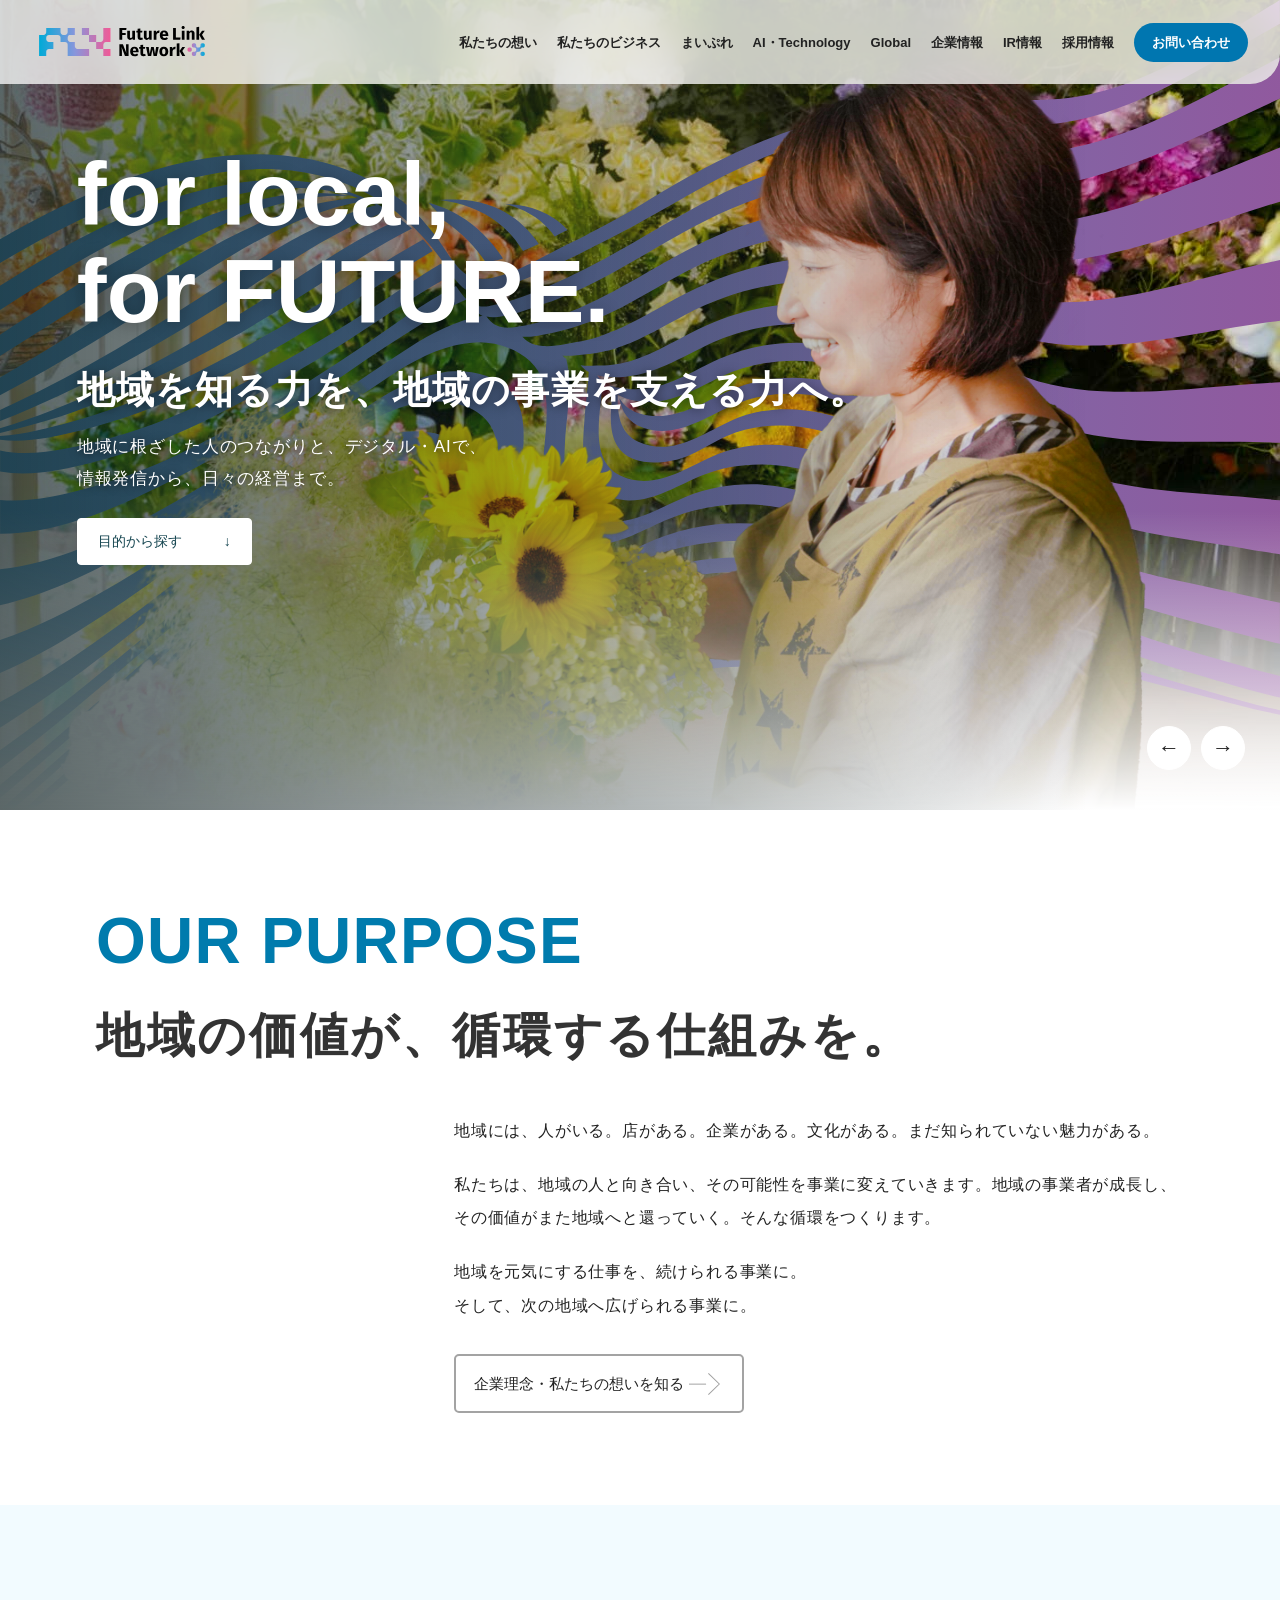
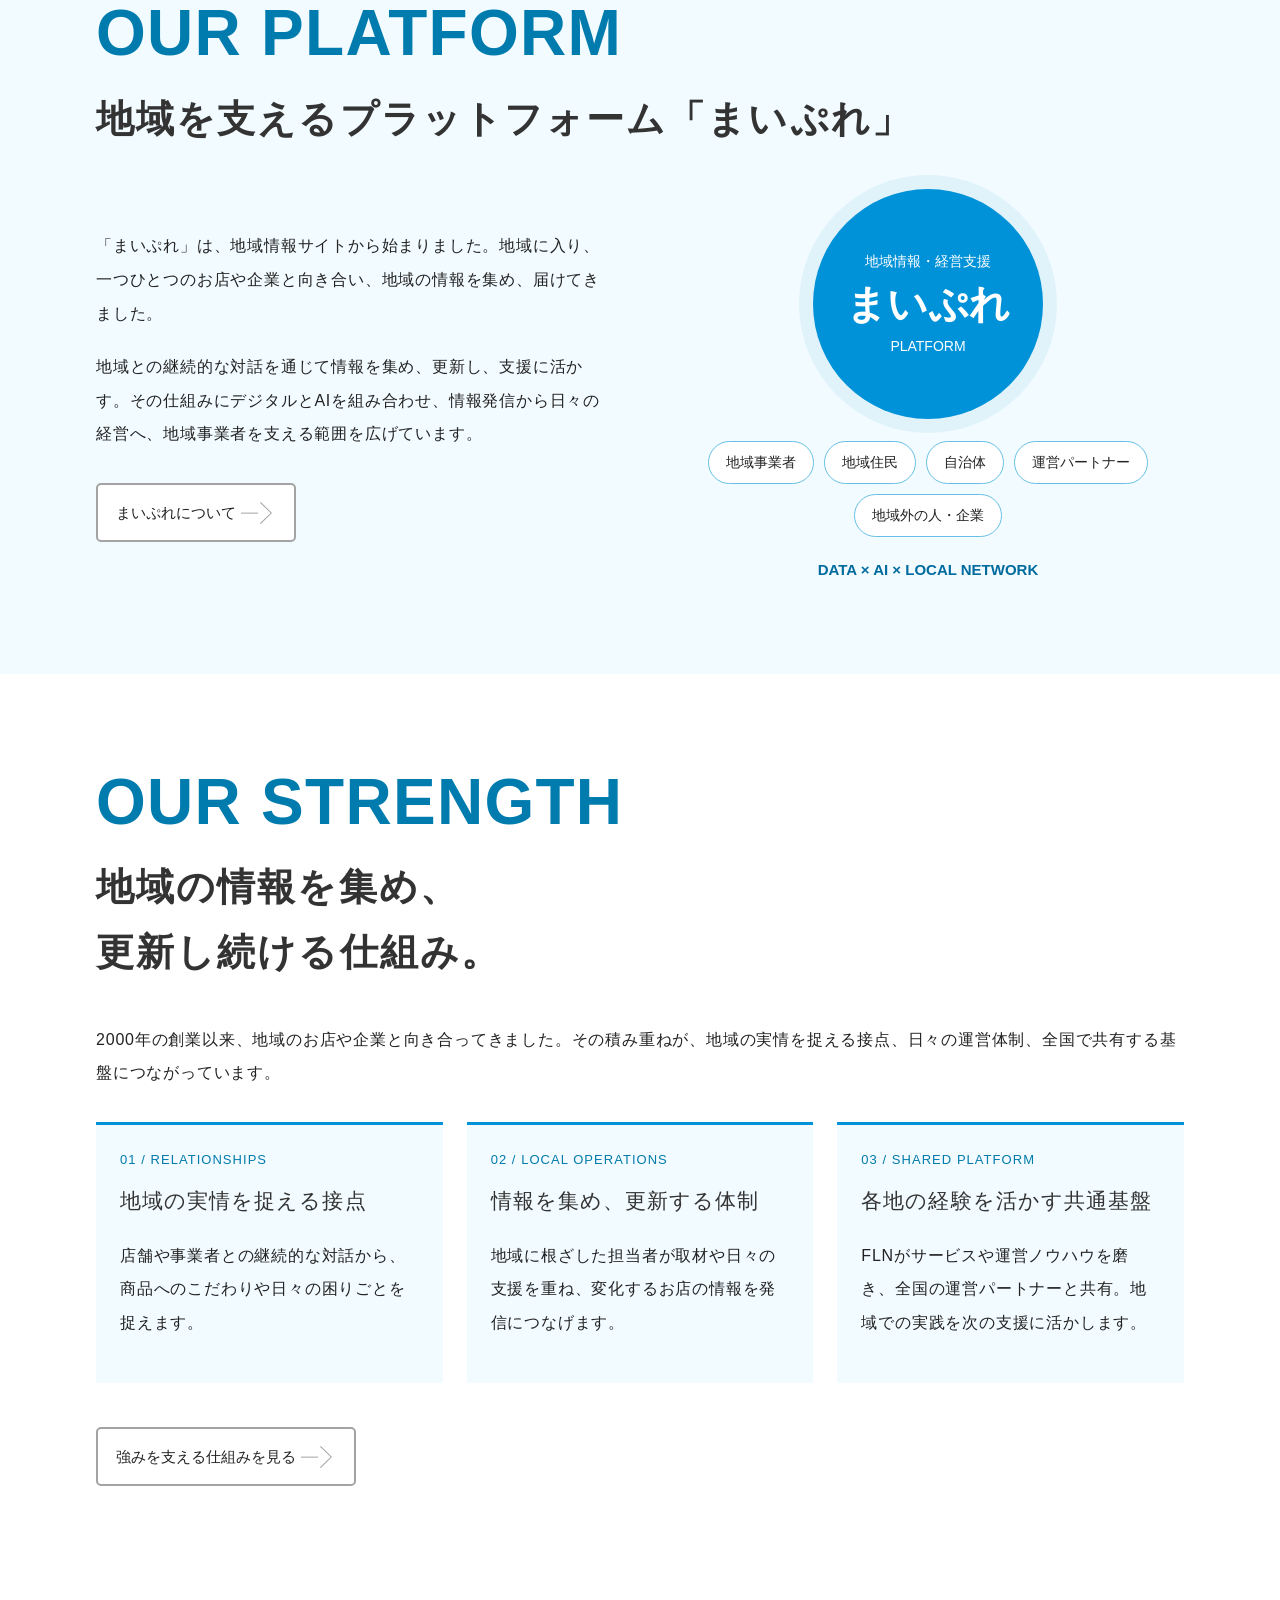
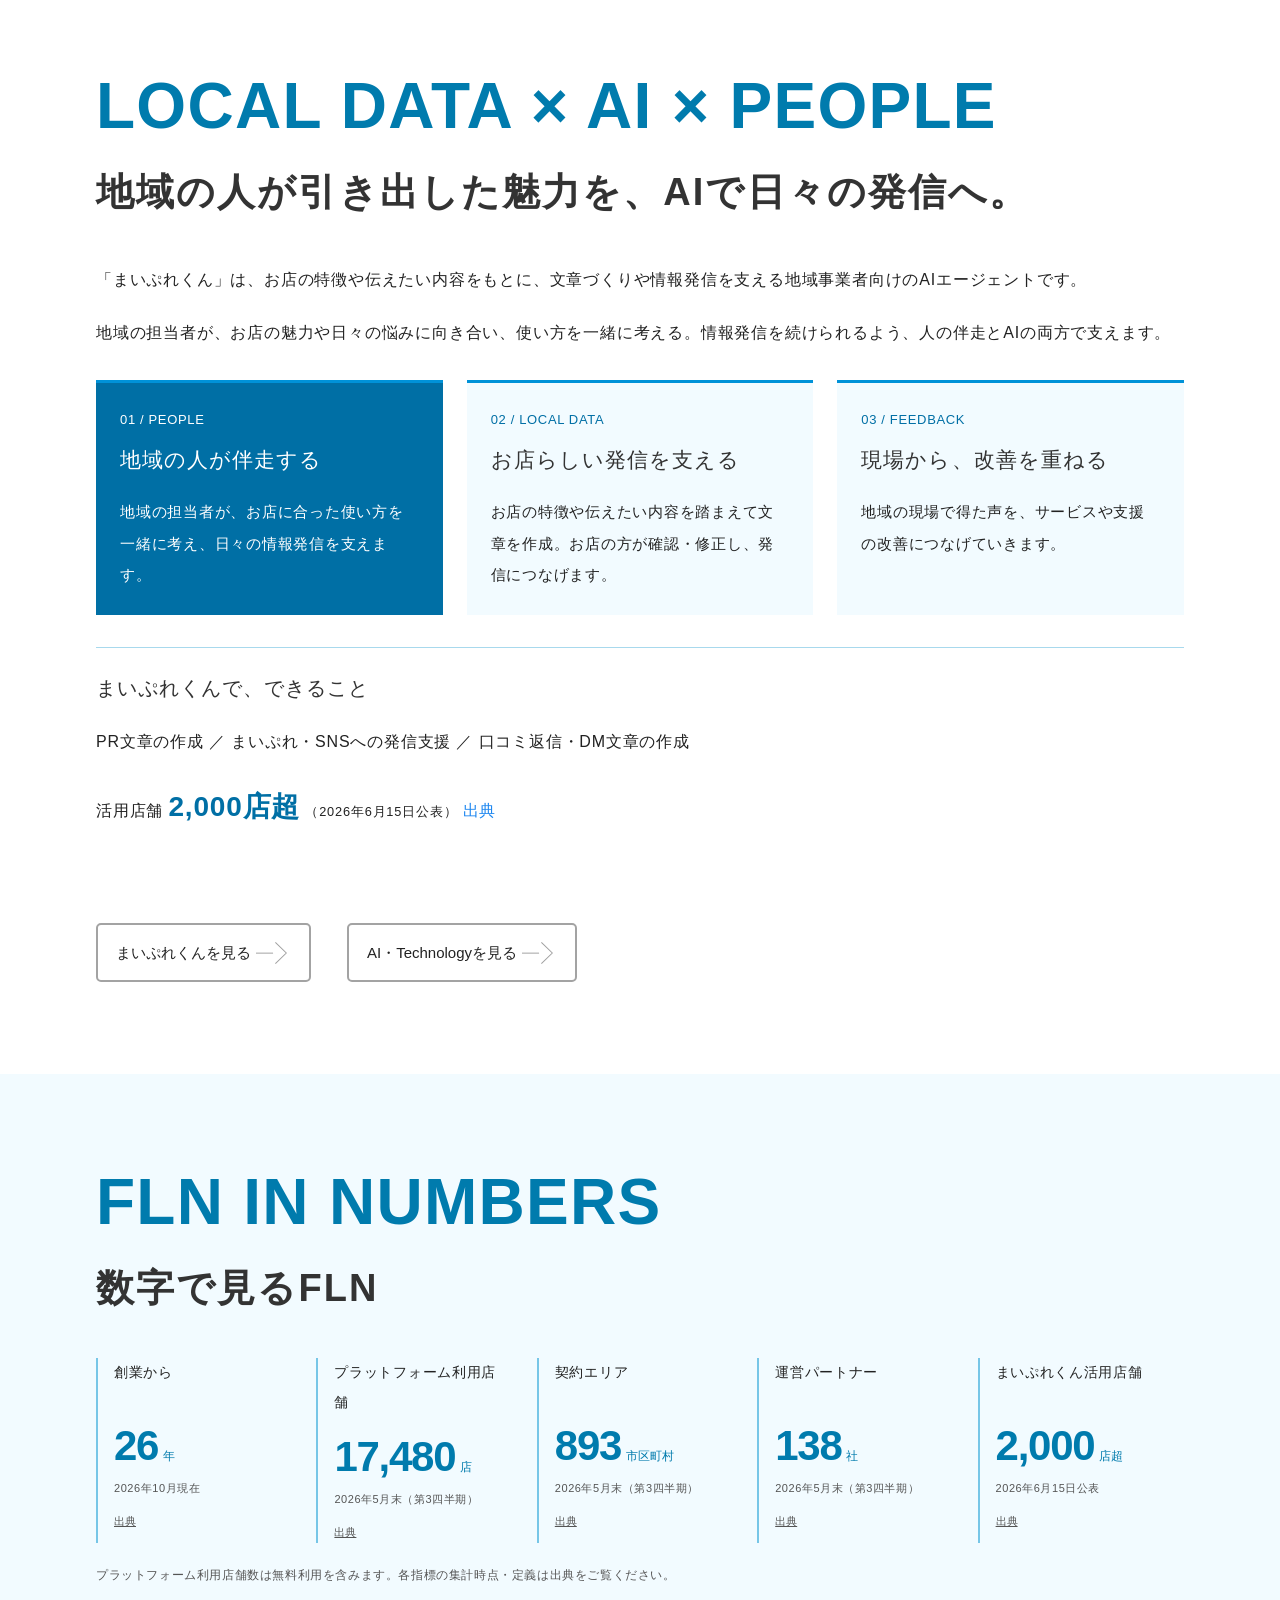
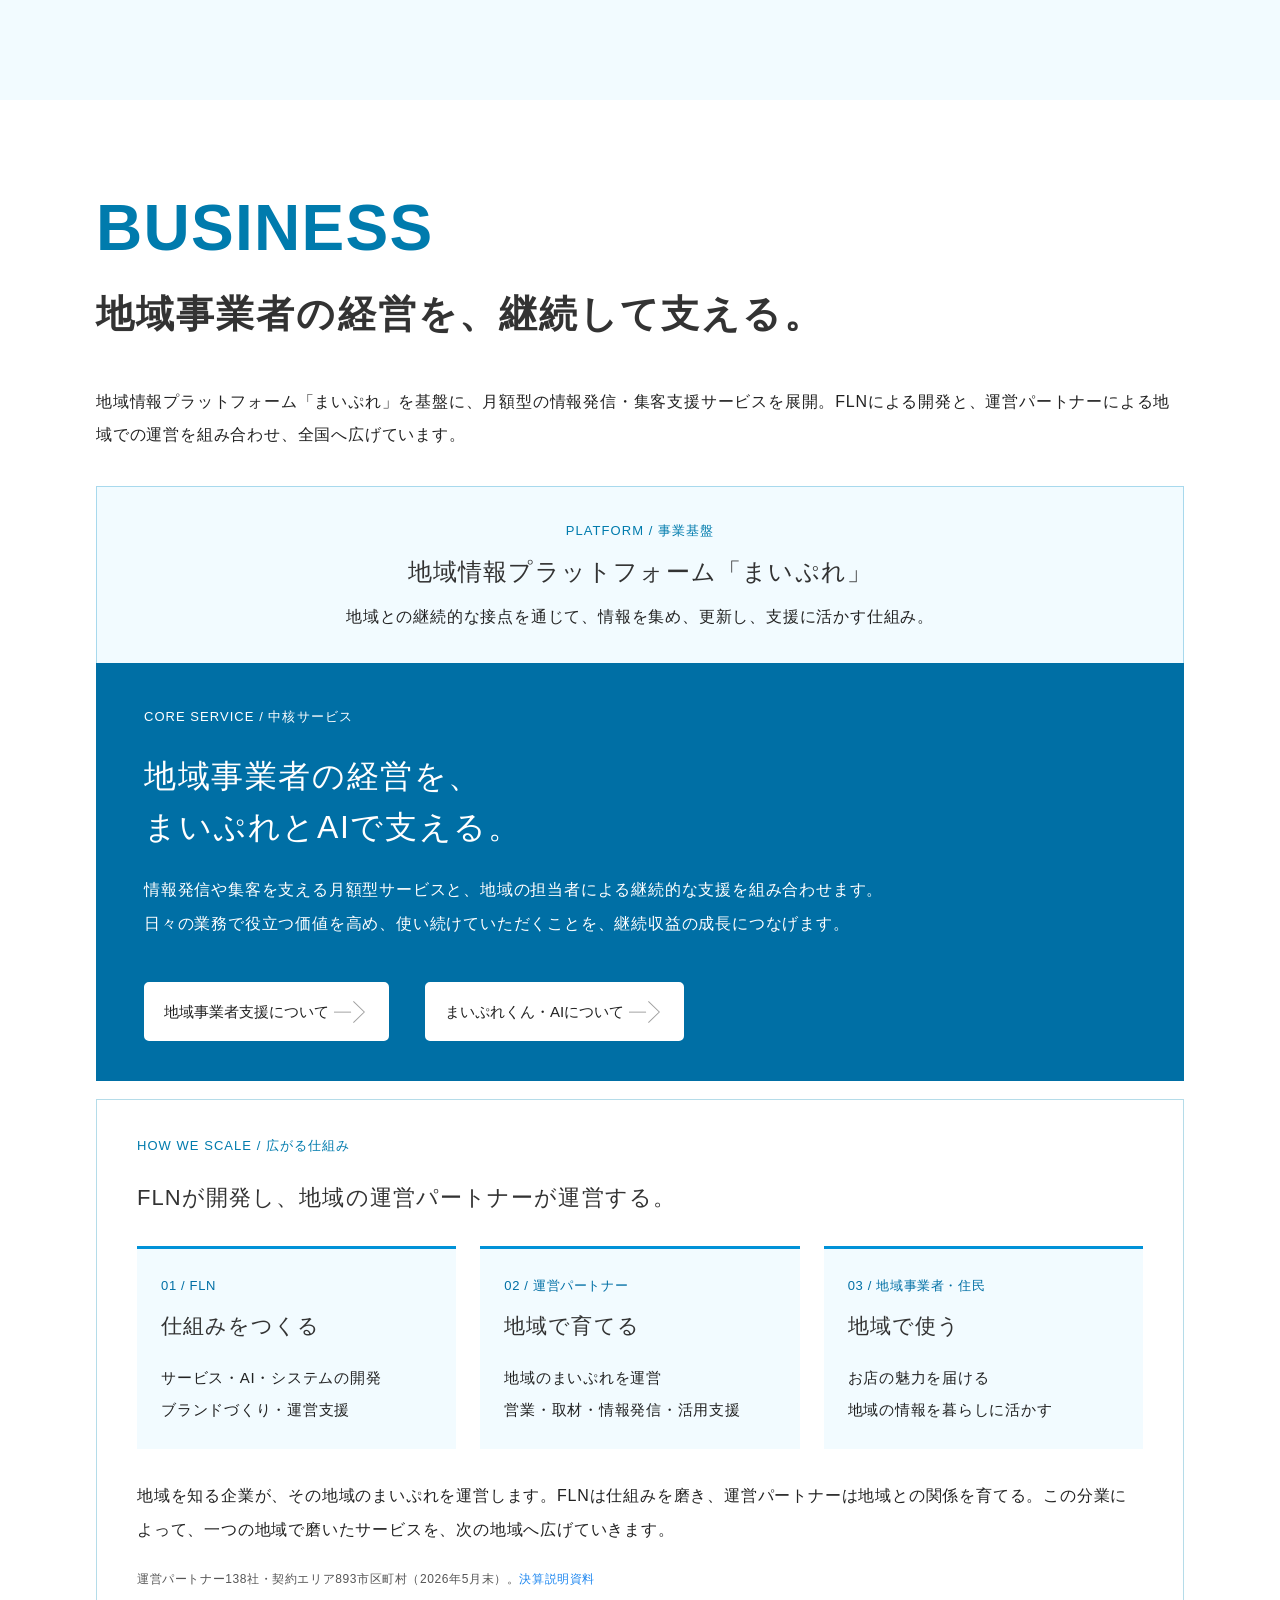
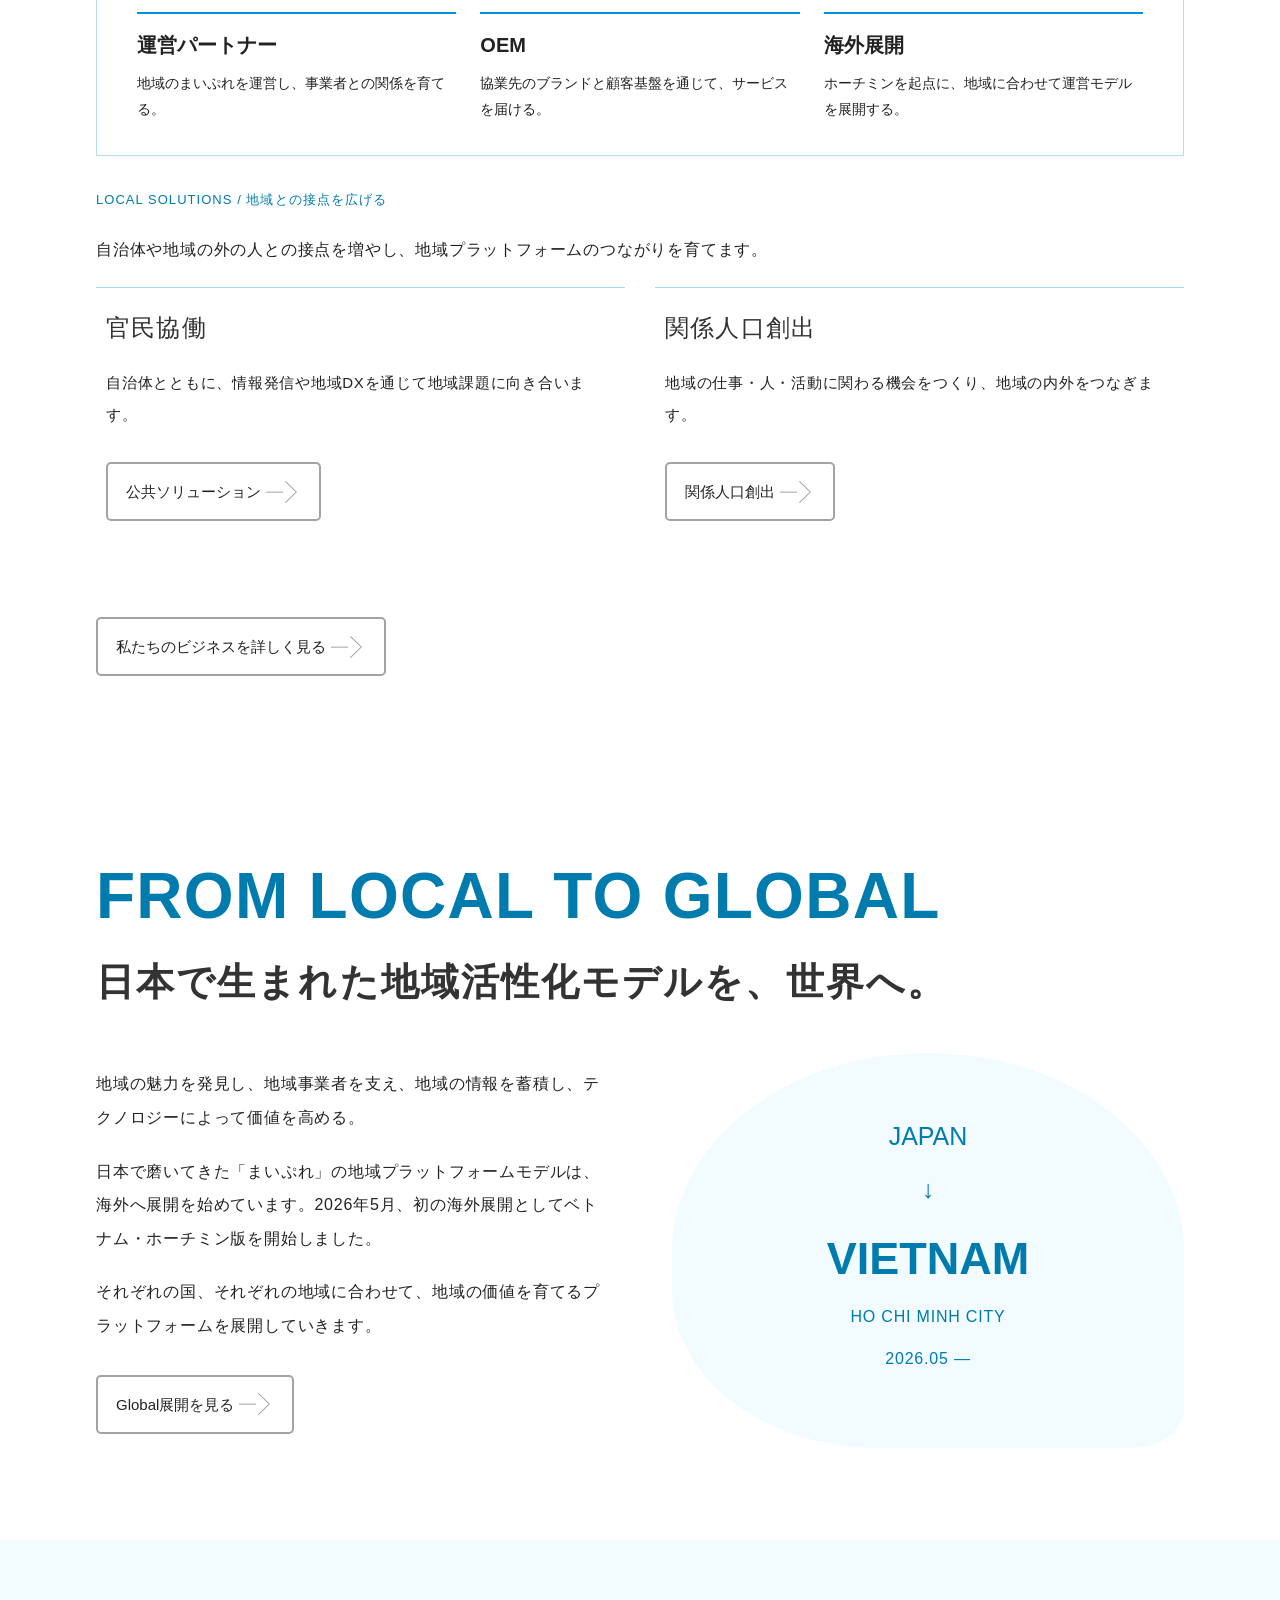
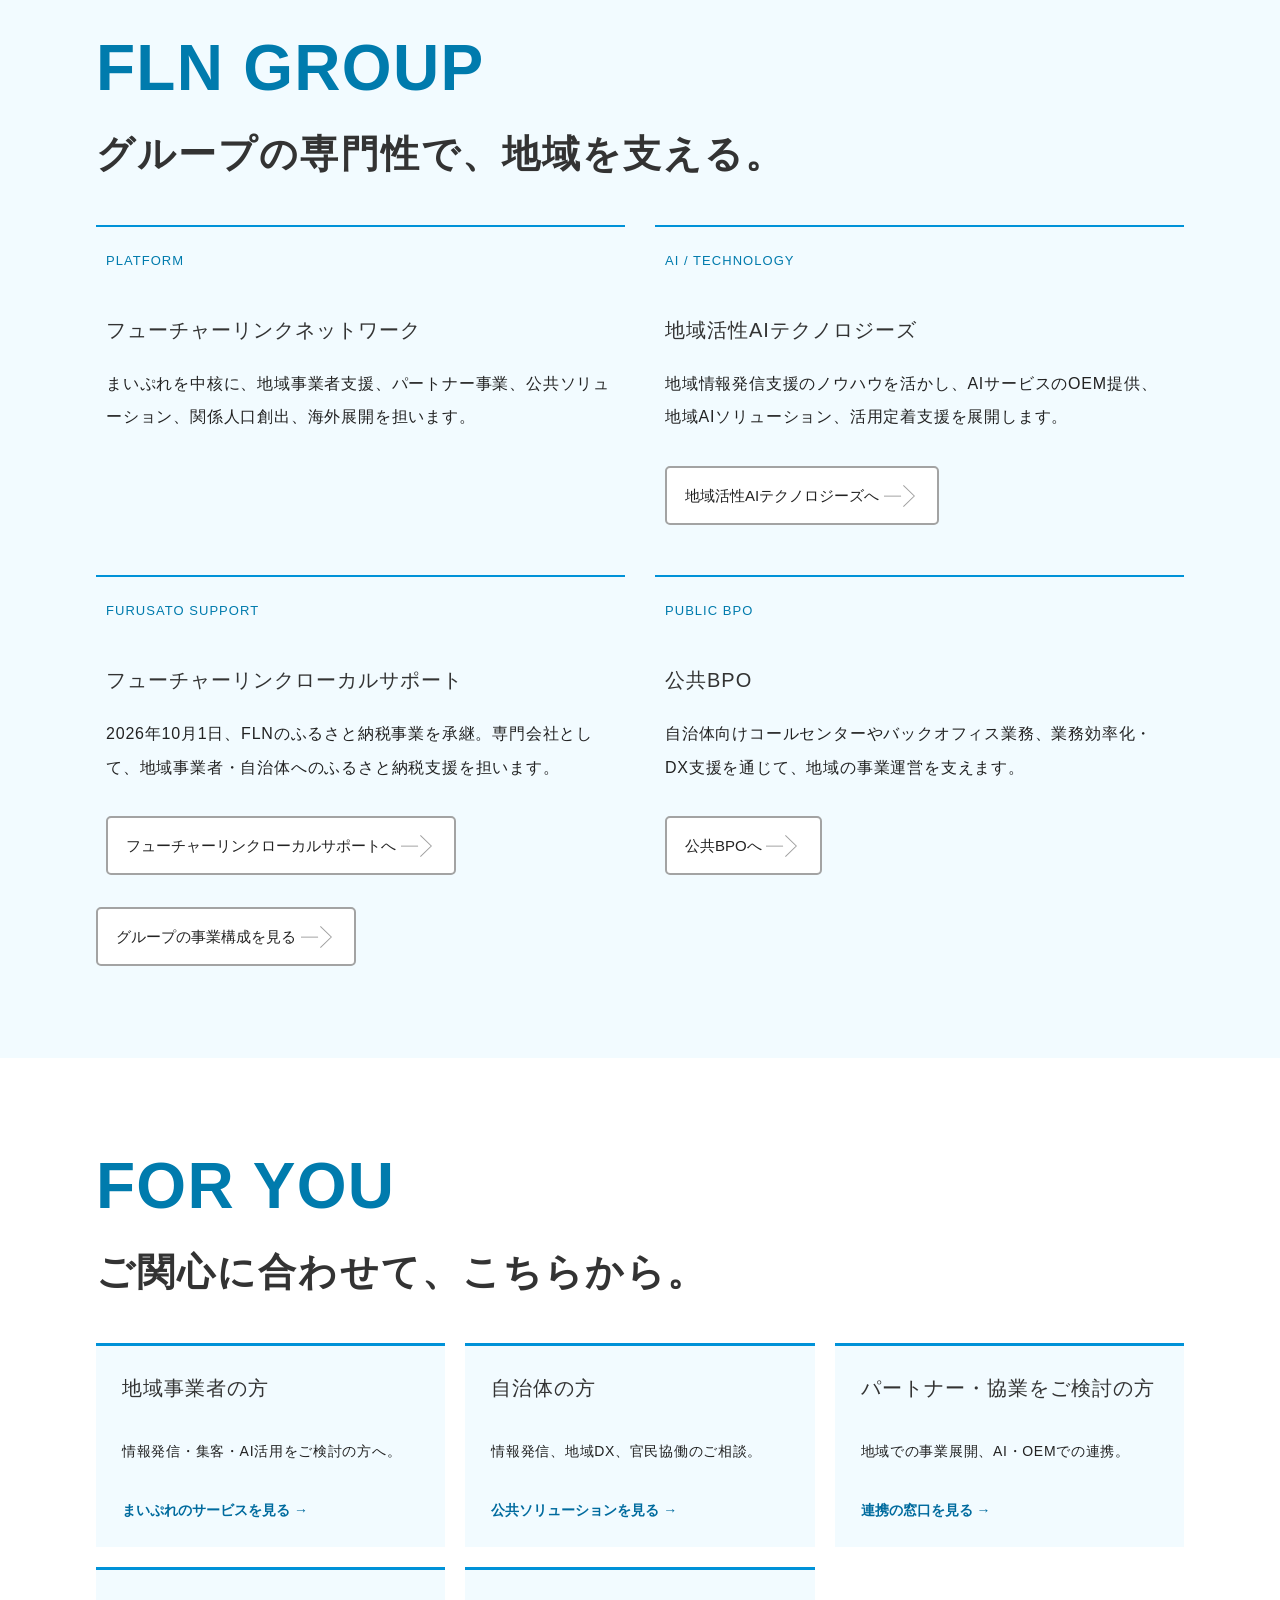
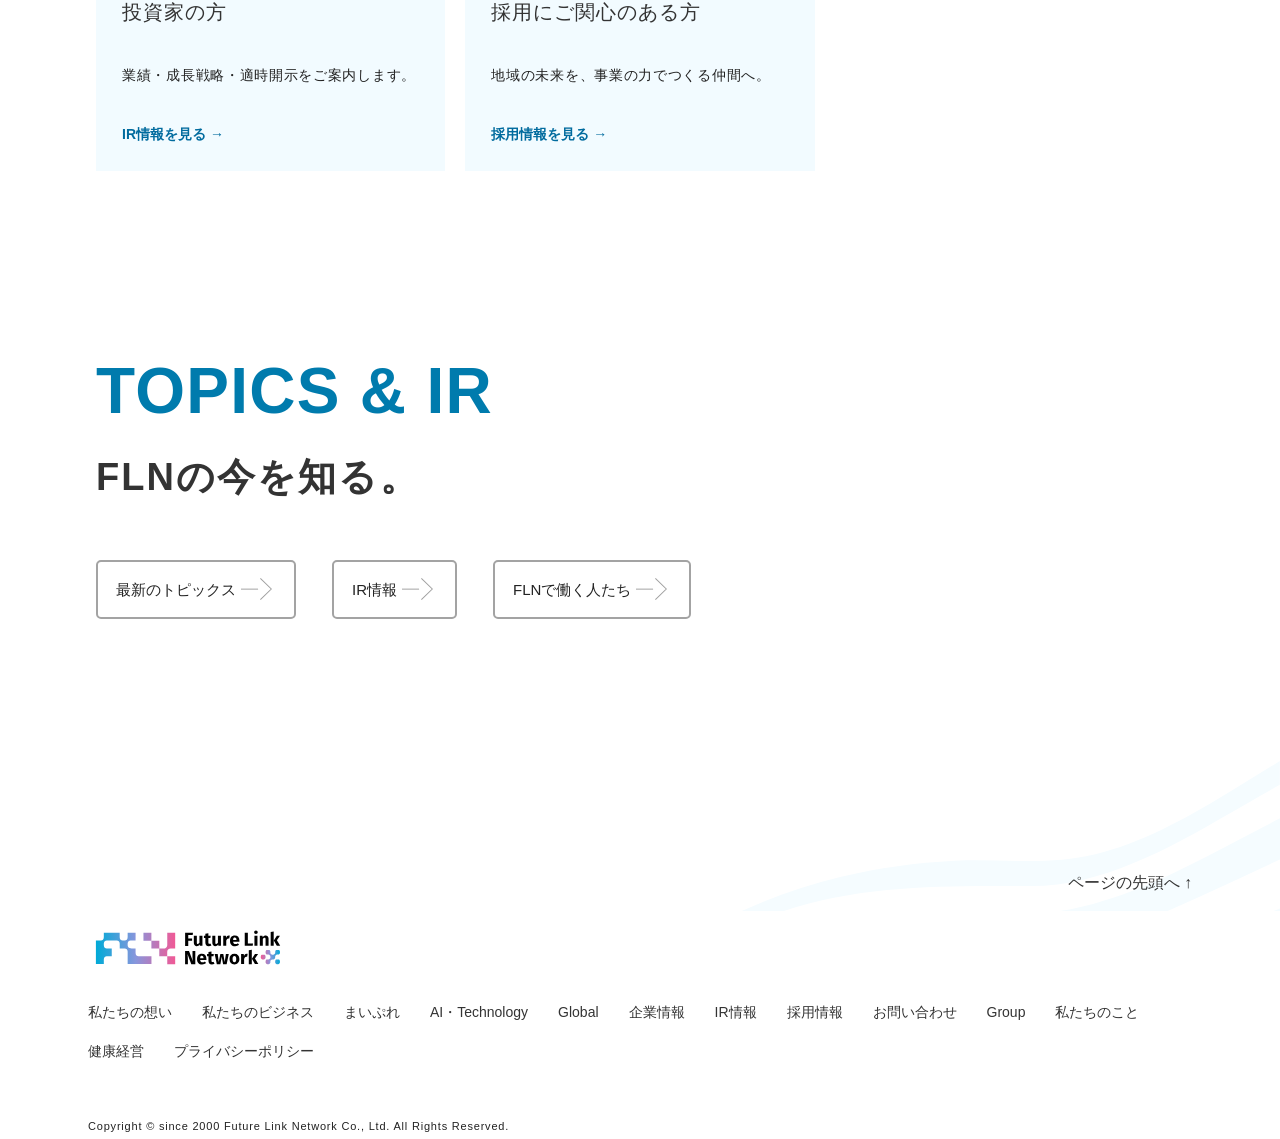
==== commit 7c02fc00: "Align renewal messaging with regional knowledge and recurring growth" ====
--- a/index.html
+++ b/index.html
@@ -1,9 +1,9 @@
 <!doctype html>
-<html lang="ja"><head><meta charset="utf-8"><meta name="viewport" content="width=device-width,initial-scale=1"><title>地域の可能性を、事業にする。 | 株式会社フューチャーリンクネットワーク</title><meta name="description" content="地域情報プラットフォーム「まいぷれ」を基盤に、地域事業者支援、AI・SaaS、官民協働、関係人口創出、海外展開を推進するフューチャーリンクネットワーク。地域の可能性を、事業にする。"><meta name="robots" content="noindex,nofollow"><link rel="canonical" href="https://www.futurelink.co.jp/"><meta property="og:type" content="website"><meta property="og:title" content="地域の可能性を、事業にする。 | 株式会社フューチャーリンクネットワーク"><meta property="og:description" content="地域情報プラットフォーム「まいぷれ」を基盤に、地域事業者支援、AI・SaaS、官民協働、関係人口創出、海外展開を推進するフューチャーリンクネットワーク。地域の可能性を、事業にする。"><meta property="og:url" content="https://www.futurelink.co.jp/"><meta property="og:image" content="https://www.futurelink.co.jp/wp-content/themes/fln_web/common/images/sec_main_top.jpg"><meta property="og:locale" content="ja_JP"><meta name="twitter:card" content="summary_large_image"><link rel="icon" href="./files/images/favicon.ico"><link rel="stylesheet" href="./files/css/uikit.min.css"><link rel="stylesheet" href="./files/css/style.css"><link rel="stylesheet" href="./files/css/style_pages.css"><link rel="stylesheet" href="./files/css/css2"><link rel="stylesheet" href="./files/css/renewal.css"><script type="application/ld+json">{"@context": "https://schema.org", "@graph": [{"@type": "Organization", "@id": "https://www.futurelink.co.jp/#organization", "name": "株式会社フューチャーリンクネットワーク", "url": "https://www.futurelink.co.jp/", "description": "地域情報プラットフォーム「まいぷれ」を基盤に、地域事業者の経営支援と地域活性化を推進。", "foundingDate": "2000-03-02", "founder": {"@type": "Person", "name": "石井丈晴"}}, {"@type": "WebPage", "name": "地域の可能性を、事業にする。", "url": "https://www.futurelink.co.jp/", "inLanguage": "ja", "about": {"@id": "https://www.futurelink.co.jp/#organization"}}]}</script><script defer src="./files/js/uikit.min.js"></script><script defer src="./files/js/renewal.js"></script></head><body id="top" class="renewal home"><a class="skip-link" href="#main">本文へ移動</a><header class="renew-header"><nav aria-label="メインナビゲーション" class="uk-navbar-container"><a class="renew-logo" href="./"><img src="./files/images/logo3.svg" width="180" height="60" alt="株式会社フューチャーリンクネットワーク TOP"></a><ul class="renew-desktop-nav"><li><a href="./message/">私たちの想い</a></li><li><a href="./business/">私たちのビジネス</a></li><li><a href="./mypl/">まいぷれ</a></li><li><a href="./technology/">AI・Technology</a></li><li><a href="./global/">Global</a></li><li><a href="./company/">企業情報</a></li><li><a href="https://www.futurelink.co.jp/ir/">IR情報</a></li><li><a href="https://near-foam-7a2.notion.site/eeb8e414945f82809694819978bc69b9">採用情報</a></li><li><a href="./inquiry/">お問い合わせ</a></li></ul><details class="renew-mobile-nav"><summary>メニュー</summary><ul><li><a href="./message/">私たちの想い</a></li><li><a href="./business/">私たちのビジネス</a></li><li><a href="./mypl/">まいぷれ</a></li><li><a href="./technology/">AI・Technology</a></li><li><a href="./global/">Global</a></li><li><a href="./company/">企業情報</a></li><li><a href="https://www.futurelink.co.jp/ir/">IR情報</a></li><li><a href="https://near-foam-7a2.notion.site/eeb8e414945f82809694819978bc69b9">採用情報</a></li><li><a href="./inquiry/">お問い合わせ</a></li></ul></details></nav></header><main id="main"><section class="top renew-hero" aria-label="for local, for FUTURE.">
+<html lang="ja"><head><meta charset="utf-8"><meta name="viewport" content="width=device-width,initial-scale=1"><title>地域を知る力を、地域の事業を支える力へ。 | 株式会社フューチャーリンクネットワーク</title><meta name="description" content="地域との継続的な接点と「まいぷれ」の共通基盤に、デジタル・AIを組み合わせ、情報発信から日々の経営まで地域の事業を支えるフューチャーリンクネットワーク。地域を知る力を、地域の事業を支える力へ。"><meta name="robots" content="noindex,nofollow"><link rel="canonical" href="https://www.futurelink.co.jp/"><meta property="og:type" content="website"><meta property="og:title" content="地域を知る力を、地域の事業を支える力へ。 | 株式会社フューチャーリンクネットワーク"><meta property="og:description" content="地域との継続的な接点と「まいぷれ」の共通基盤に、デジタル・AIを組み合わせ、情報発信から日々の経営まで地域の事業を支えるフューチャーリンクネットワーク。地域を知る力を、地域の事業を支える力へ。"><meta property="og:url" content="https://www.futurelink.co.jp/"><meta property="og:image" content="https://www.futurelink.co.jp/wp-content/themes/fln_web/common/images/sec_main_top.jpg"><meta property="og:locale" content="ja_JP"><meta name="twitter:card" content="summary_large_image"><link rel="icon" href="./files/images/favicon.ico"><link rel="stylesheet" href="./files/css/uikit.min.css"><link rel="stylesheet" href="./files/css/style.css"><link rel="stylesheet" href="./files/css/style_pages.css"><link rel="stylesheet" href="./files/css/css2"><link rel="stylesheet" href="./files/css/renewal.css"><script type="application/ld+json">{"@context": "https://schema.org", "@graph": [{"@type": "Organization", "@id": "https://www.futurelink.co.jp/#organization", "name": "株式会社フューチャーリンクネットワーク", "url": "https://www.futurelink.co.jp/", "description": "地域情報プラットフォーム「まいぷれ」を基盤に、地域事業者の経営支援と地域活性化を推進。", "foundingDate": "2000-03-02", "founder": {"@type": "Person", "name": "石井丈晴"}}, {"@type": "WebPage", "name": "地域を知る力を、地域の事業を支える力へ。", "url": "https://www.futurelink.co.jp/", "inLanguage": "ja", "about": {"@id": "https://www.futurelink.co.jp/#organization"}}]}</script><script defer src="./files/js/uikit.min.js"></script><script defer src="./files/js/renewal.js"></script></head><body id="top" class="renewal home"><a class="skip-link" href="#main">本文へ移動</a><header class="renew-header"><nav aria-label="メインナビゲーション" class="uk-navbar-container"><a class="renew-logo" href="./"><img src="./files/images/logo3.svg" width="180" height="60" alt="株式会社フューチャーリンクネットワーク TOP"></a><ul class="renew-desktop-nav"><li><a href="./message/">私たちの想い</a></li><li><a href="./business/">私たちのビジネス</a></li><li><a href="./mypl/">まいぷれ</a></li><li><a href="./technology/">AI・Technology</a></li><li><a href="./global/">Global</a></li><li><a href="./company/">企業情報</a></li><li><a href="https://www.futurelink.co.jp/ir/">IR情報</a></li><li><a href="https://near-foam-7a2.notion.site/eeb8e414945f82809694819978bc69b9">採用情報</a></li><li><a href="./inquiry/">お問い合わせ</a></li></ul><details class="renew-mobile-nav"><summary>メニュー</summary><ul><li><a href="./message/">私たちの想い</a></li><li><a href="./business/">私たちのビジネス</a></li><li><a href="./mypl/">まいぷれ</a></li><li><a href="./technology/">AI・Technology</a></li><li><a href="./global/">Global</a></li><li><a href="./company/">企業情報</a></li><li><a href="https://www.futurelink.co.jp/ir/">IR情報</a></li><li><a href="https://near-foam-7a2.notion.site/eeb8e414945f82809694819978bc69b9">採用情報</a></li><li><a href="./inquiry/">お問い合わせ</a></li></ul></details></nav></header><main id="main"><section class="top renew-hero" aria-label="for local, for FUTURE.">
 	<div class="kv_container uk-cover-container">
 		<div class="kv_title">
 			<p class="hero-brand">for local,<br>
-			for FUTURE.</p><h1 class="hero-purpose">地域の可能性を、<br class="hero-break">事業にする。</h1><p class="hero-description">地域情報プラットフォーム「まいぷれ」とAIで、<br class="hero-desktop-break">地域事業者の経営を支える。</p><a class="hero-entry" href="#for-you">目的から探す <span aria-hidden="true">↓</span></a>
+			for FUTURE.</p><h1 class="hero-purpose">地域を知る力を、<br class="hero-break">地域の事業を支える力へ。</h1><p class="hero-description">地域に根ざした人のつながりと、デジタル・AIで、<br class="hero-desktop-break">情報発信から、日々の経営まで。</p><a class="hero-entry" href="#for-you">目的から探す <span aria-hidden="true">↓</span></a>
 		</div>
 		<div class="grad_bottom"></div>
 		
@@ -65,4 +65,4 @@
 
 
 
-	<div class="hero-controls"><button type="button" data-slide="previous" aria-label="前の写真">←</button><button type="button" data-slide="next" aria-label="次の写真">→</button></div></section><section class="renew-section purpose" id="purpose"><div class="uk-container"><div class="content_wrap"><h2 class="renew-heading"><span class="renew-en">OUR PURPOSE</span>地域の価値が、循環する仕組みを。</h2><div class="renew-copy"><p>地域には、人がいる。店がある。企業がある。文化がある。まだ知られていない魅力がある。</p><p>私たちは、地域の人と向き合い、その可能性を事業に変えていきます。地域の事業者が成長し、その価値がまた地域へと還っていく。そんな循環をつくります。</p><p>地域を元気にする仕事を、続けられる事業に。<br>そして、次の地域へ広げられる事業に。</p><a class="btn_link" href="./message/">企業理念・私たちの想いを知る</a></div></div></div></section><section class="renew-section tint" id="platform"><div class="uk-container"><div class="content_wrap"><h2 class="renew-heading"><span class="renew-en">OUR PLATFORM</span>地域を支えるプラットフォーム「まいぷれ」</h2><div class="split"><div><p>「まいぷれ」は、地域情報サイトから始まりました。地域に入り、一つひとつのお店や企業と向き合い、地域の情報を集め、届けてきました。</p><p>現在は、地域事業者の情報発信・集客・経営を支え、自治体と地域課題を解決し、AIを地域社会へ届けるための「地域情報・経営支援プラットフォーム」へと進化しています。</p><a class="btn_link" href="./mypl/">まいぷれについて</a></div><figure class="platform-diagram"><div class="platform-core"><span>地域情報・経営支援</span><strong>まいぷれ</strong><span>PLATFORM</span></div><ul class="platform-nodes"><li>地域事業者</li><li>地域住民</li><li>自治体</li><li>運営パートナー</li><li>地域外の人・企業</li></ul><figcaption>DATA × AI × LOCAL NETWORK</figcaption></figure></div></div></div></section><section class="renew-section " id="ai"><div class="uk-container"><div class="content_wrap"><h2 class="renew-heading"><span class="renew-en">LOCAL DATA × AI × PEOPLE</span>地域のことを知っているAIを、地域の人が届ける。</h2><p>「まいぷれくん」は、まいぷれが地域で蓄積してきた情報とAIを組み合わせた、地域事業者のためのAIエージェントです。</p><p>地域の担当者が、お店の魅力や日々の悩みに向き合い、使い方を一緒に考える。情報発信を続けられるよう、人の伴走とAIの両方で支えます。</p><div class="ai-strengths"><article><span>01 / PEOPLE</span><h3>地域の人が伴走する</h3><p>地域の担当者が、お店に合った使い方を一緒に考え、日々の情報発信を支えます。</p></article><article><span>02 / LOCAL DATA</span><h3>お店と地域を知る</h3><p>お店の情報と蓄積してきた地域情報を活かし、そのお店らしい発信をサポートします。</p></article><article><span>03 / FEEDBACK</span><h3>現場から、改善を重ねる</h3><p>地域の現場で得た声を、サービスや支援の改善につなげていきます。</p></article></div><div class="ai-capabilities"><h3>まいぷれくんで、できること</h3><p>PR文章の作成 ／ まいぷれ・SNSへの発信支援 ／ 口コミ返信・DM文章の作成</p><p>活用店舗 <strong>2,000店超</strong> <small>（2026年6月15日公表）</small> <a href="https://prtimes.jp/main/html/rd/p/000000496.000058260.html">出典</a></p></div><div class="renew-actions"><a class="btn_link" href="https://mypl.net/ai/">まいぷれくんを見る</a><a class="btn_link" href="./technology/">AI・Technologyを見る</a></div></div></div></section><section class="renew-section tint" id="approach"><div class="uk-container"><div class="content_wrap"><h2 class="renew-heading"><span class="renew-en">OUR APPROACH</span>LOCAL × DATA × AI</h2><p>強みは、地域との接点から始まる循環です。地域を知る人が情報を集め、更新し、AIで活用する。そのサービスを現場で使い、改善を重ねていきます。</p><ol class="renew-flow"><li><span>01</span>地域に入り、声を聞く</li><li><span>02</span>情報を集め、更新する</li><li><span>03</span>AIで情報発信・業務を支える</li><li><span>04</span>現場で使い、改善する</li></ol><p class="approach-result">人と地域のつながりが、データとサービスを育て続ける。</p></div></div></section><section class="renew-section tint" id="numbers"><div class="uk-container"><div class="content_wrap"><h2 class="renew-heading"><span class="renew-en">FLN IN NUMBERS</span>数字で見るFLN</h2><div class="metrics"><div><p>創業から</p><strong>26<small>年</small></strong><p class="metric-date">2026年10月現在</p><a href="./company/" class="source-link">出典</a></div><div><p>プラットフォーム利用店舗</p><strong>17,480<small>店</small></strong><p class="metric-date">2026年5月末（第3四半期）</p><a href="https://global-assets.irdirect.jp/pdf/menu_file/9241/20260716123546_1676.pdf" class="source-link">出典</a></div><div><p>契約エリア</p><strong>893<small>市区町村</small></strong><p class="metric-date">2026年5月末（第3四半期）</p><a href="https://global-assets.irdirect.jp/pdf/menu_file/9241/20260716123546_1676.pdf" class="source-link">出典</a></div><div><p>運営パートナー</p><strong>138<small>社</small></strong><p class="metric-date">2026年5月末（第3四半期）</p><a href="https://global-assets.irdirect.jp/pdf/menu_file/9241/20260716123546_1676.pdf" class="source-link">出典</a></div><div><p>まいぷれくん活用店舗</p><strong>2,000<small>店超</small></strong><p class="metric-date">2026年6月15日公表</p><a href="https://prtimes.jp/main/html/rd/p/000000496.000058260.html" class="source-link">出典</a></div></div><p class="renew-note">プラットフォーム利用店舗数は無料利用を含みます。各指標の集計時点・定義は出典をご覧ください。</p></div></div></section><section class="renew-section " id="business"><div class="uk-container"><div class="content_wrap"><h2 class="renew-heading"><span class="renew-en">BUSINESS</span>地域事業者の経営を、継続して支える。</h2><p>地域情報プラットフォーム「まいぷれ」を基盤に、月額型の情報発信・集客支援サービスを展開。FLNによる開発と、運営パートナーによる地域での運営を組み合わせ、全国へ広げています。</p><div class="business-model"><div class="model-foundation"><p class="renew-label">PLATFORM / 事業基盤</p><h3>地域情報プラットフォーム「まいぷれ」</h3><p>地域の情報と、人・企業・自治体とのつながりが集まる場所。</p></div><article class="model-core"><p class="renew-label">CORE SERVICE / 中核サービス</p><h3>地域事業者の経営を、<br>まいぷれとAIで支える。</h3><p>情報発信や集客を支える月額型サービスと、地域の担当者による伴走。継続してご利用いただくことで収益を積み上げながら、日々の経営を支えます。</p><div class="renew-actions"><a class="btn_link" href="./business/#support">地域事業者支援について</a><a class="btn_link" href="./technology/">まいぷれくん・AIについて</a></div></article><div class="model-expansion"><p class="renew-label">HOW WE SCALE / 広がる仕組み</p><h3>FLNが開発し、地域の運営パートナーが運営する。</h3><div class="partner-model"><article><span>01 / FLN</span><h4>仕組みをつくる</h4><p>サービス・AI・システムの開発<br>ブランドづくり・運営支援</p></article><article><span>02 / 運営パートナー</span><h4>地域で育てる</h4><p>地域のまいぷれを運営<br>営業・取材・情報発信・活用支援</p></article><article><span>03 / 地域事業者・住民</span><h4>地域で使う</h4><p>お店の魅力を届ける<br>地域の情報を暮らしに活かす</p></article></div><p>地域を知る企業が、その地域のまいぷれを運営します。FLNは仕組みを磨き、運営パートナーは地域との関係を育てる。この分業によって、一つの地域で磨いたサービスを、次の地域へ広げていきます。</p><p class="renew-note">運営パートナー138社・契約エリア893市区町村（2026年5月末）。<a href="https://global-assets.irdirect.jp/pdf/menu_file/9241/20260716123546_1676.pdf">決算説明資料</a></p><div class="model-channels"><a href="./business/#partner"><strong>運営パートナー</strong><span>地域のまいぷれを運営し、事業者との関係を育てる。</span></a><a href="./technology/#oem"><strong>OEM</strong><span>協業先のブランドと顧客基盤を通じて、サービスを届ける。</span></a><a href="./global/"><strong>海外展開</strong><span>ホーチミンを起点に、地域に合わせて運営モデルを展開する。</span></a></div></div><div class="model-fields"><p class="renew-label">LOCAL SOLUTIONS / 地域との接点を広げる</p><p>自治体や地域の外の人との接点を増やし、地域プラットフォームのつながりを育てます。</p><div class="model-field-grid"><article><h3>官民協働</h3><p>自治体とともに、情報発信や地域DXを通じて地域課題に向き合います。</p><a class="btn_link" href="./business/#public">公共ソリューション</a></article><article><h3>関係人口創出</h3><p>地域の仕事・人・活動に関わる機会をつくり、地域の内外をつなぎます。</p><a class="btn_link" href="./business/#relationship">関係人口創出</a></article></div></div></div><a class="btn_link" href="./business/">私たちのビジネスを詳しく見る</a></div></div></section><section class="renew-section " id="global"><div class="uk-container"><div class="content_wrap"><h2 class="renew-heading"><span class="renew-en">FROM LOCAL TO GLOBAL</span>日本で生まれた地域活性化モデルを、世界へ。</h2><div class="split"><div><p>地域の魅力を発見し、地域事業者を支え、地域の情報を蓄積し、テクノロジーによって価値を高める。</p><p>日本で磨いてきた「まいぷれ」の地域プラットフォームモデルは、海外へ展開を始めています。2026年5月、初の海外展開としてベトナム・ホーチミン版を開始しました。</p><p>それぞれの国、それぞれの地域に合わせて、地域の価値を育てるプラットフォームを展開していきます。</p><a class="btn_link" href="./global/">Global展開を見る</a></div><div class="global-panel"><span>JAPAN</span><span aria-hidden="true">↓</span><strong>VIETNAM</strong><p>HO CHI MINH CITY</p><p>2026.05 —</p></div></div></div></div></section><section class="renew-section tint" id="group"><div class="uk-container"><div class="content_wrap"><h2 class="renew-heading"><span class="renew-en">FLN GROUP</span>グループの専門性で、地域を支える。</h2><div class="group-grid"><article><p class="renew-label">PLATFORM</p><h3>フューチャーリンクネットワーク</h3><p>まいぷれを中核に、地域事業者支援、パートナー事業、公共ソリューション、関係人口創出、海外展開を担います。</p></article><article><p class="renew-label">AI / TECHNOLOGY</p><h3>地域活性AIテクノロジーズ</h3><p>地域情報発信支援のノウハウを活かし、AIサービスのOEM提供、地域AIソリューション、活用定着支援を展開します。</p><a class="btn_link" href="https://local-revitalization.ai/">地域活性AIテクノロジーズへ</a></article><article><p class="renew-label">FURUSATO SUPPORT</p><h3>フューチャーリンクローカルサポート</h3><p>2026年10月1日、FLNのふるさと納税事業を承継。専門会社として、地域事業者・自治体へのふるさと納税支援を担います。</p><a class="btn_link" href="https://futurelink-ls.co.jp/">フューチャーリンクローカルサポートへ</a></article><article><p class="renew-label">PUBLIC BPO</p><h3>公共BPO</h3><p>自治体向けコールセンターやバックオフィス業務、業務効率化・DX支援を通じて、地域の事業運営を支えます。</p><a class="btn_link" href="https://public-bpo.co.jp/">公共BPOへ</a></article></div><a class="btn_link" href="./group/">グループの事業構成を見る</a></div></div></section><section class="renew-section " id="for-you"><div class="uk-container"><div class="content_wrap"><h2 class="renew-heading"><span class="renew-en">FOR YOU</span>ご関心に合わせて、こちらから。</h2><div class="visitor-grid"><a class="visitor-card" href="./mypl/"><h3>地域事業者の方</h3><p>情報発信・集客・AI活用をご検討の方へ。</p><span>まいぷれのサービスを見る →</span></a><a class="visitor-card" href="./business/#public"><h3>自治体の方</h3><p>情報発信、地域DX、官民協働のご相談。</p><span>公共ソリューションを見る →</span></a><a class="visitor-card" href="./inquiry/#partner"><h3>パートナー・協業をご検討の方</h3><p>地域での事業展開、AI・OEMでの連携。</p><span>連携の窓口を見る →</span></a><a class="visitor-card" href="https://www.futurelink.co.jp/ir/"><h3>投資家の方</h3><p>業績・成長戦略・適時開示をご案内します。</p><span>IR情報を見る →</span></a><a class="visitor-card" href="https://near-foam-7a2.notion.site/eeb8e414945f82809694819978bc69b9"><h3>採用にご関心のある方</h3><p>地域の未来を、事業の力でつくる仲間へ。</p><span>採用情報を見る →</span></a></div></div></div></section><section class="renew-section " id="news"><div class="uk-container"><div class="content_wrap"><h2 class="renew-heading"><span class="renew-en">TOPICS & IR</span>FLNの今を知る。</h2><div class="renew-actions"><a class="btn_link" href="https://www.futurelink.co.jp/topic_year/2026/">最新のトピックス</a><a class="btn_link" href="https://www.futurelink.co.jp/ir/">IR情報</a><a class="btn_link" href="https://www.futurelink.co.jp/member/">FLNで働く人たち</a></div></div></div></section></main><footer class="renew-footer"><div class="sec_footer"><div class="uk-container"><a href="#top" class="renew-back-top">ページの先頭へ ↑</a><img src="./files/images/logo3.svg" width="200" alt="フューチャーリンクネットワーク"><ul class="renew-footer-nav"><li><a href="./message/">私たちの想い</a></li><li><a href="./business/">私たちのビジネス</a></li><li><a href="./mypl/">まいぷれ</a></li><li><a href="./technology/">AI・Technology</a></li><li><a href="./global/">Global</a></li><li><a href="./company/">企業情報</a></li><li><a href="https://www.futurelink.co.jp/ir/">IR情報</a></li><li><a href="https://near-foam-7a2.notion.site/eeb8e414945f82809694819978bc69b9">採用情報</a></li><li><a href="./inquiry/">お問い合わせ</a></li><li><a href="./group/">Group</a></li><li><a href="https://www.futurelink.co.jp/member/">私たちのこと</a></li><li><a href="https://www.futurelink.co.jp/health_management/">健康経営</a></li><li><a href="https://www.futurelink.co.jp/privacy/">プライバシーポリシー</a></li></ul><p><small>Copyright © since 2000 Future Link Network Co., Ltd. All Rights Reserved.</small></p></div></div></footer></body></html>+	<div class="hero-controls"><button type="button" data-slide="previous" aria-label="前の写真">←</button><button type="button" data-slide="next" aria-label="次の写真">→</button></div></section><section class="renew-section purpose" id="purpose"><div class="uk-container"><div class="content_wrap"><h2 class="renew-heading"><span class="renew-en">OUR PURPOSE</span>地域の価値が、循環する仕組みを。</h2><div class="renew-copy"><p>地域には、人がいる。店がある。企業がある。文化がある。まだ知られていない魅力がある。</p><p>私たちは、地域の人と向き合い、その可能性を事業に変えていきます。地域の事業者が成長し、その価値がまた地域へと還っていく。そんな循環をつくります。</p><p>地域を元気にする仕事を、続けられる事業に。<br>そして、次の地域へ広げられる事業に。</p><a class="btn_link" href="./message/">企業理念・私たちの想いを知る</a></div></div></div></section><section class="renew-section tint" id="platform"><div class="uk-container"><div class="content_wrap"><h2 class="renew-heading"><span class="renew-en">OUR PLATFORM</span>地域を支えるプラットフォーム「まいぷれ」</h2><div class="split"><div><p>「まいぷれ」は、地域情報サイトから始まりました。地域に入り、一つひとつのお店や企業と向き合い、地域の情報を集め、届けてきました。</p><p>地域との継続的な対話を通じて情報を集め、更新し、支援に活かす。その仕組みにデジタルとAIを組み合わせ、情報発信から日々の経営へ、地域事業者を支える範囲を広げています。</p><a class="btn_link" href="./mypl/">まいぷれについて</a></div><figure class="platform-diagram"><div class="platform-core"><span>地域情報・経営支援</span><strong>まいぷれ</strong><span>PLATFORM</span></div><ul class="platform-nodes"><li>地域事業者</li><li>地域住民</li><li>自治体</li><li>運営パートナー</li><li>地域外の人・企業</li></ul><figcaption>DATA × AI × LOCAL NETWORK</figcaption></figure></div></div></div></section><section class="renew-section" id="approach"><div class="uk-container"><div class="content_wrap"><h2 class="renew-heading"><span class="renew-en">OUR STRENGTH</span>地域の情報を集め、<br>更新し続ける仕組み。</h2><p>2000年の創業以来、地域のお店や企業と向き合ってきました。その積み重ねが、地域の実情を捉える接点、日々の運営体制、全国で共有する基盤につながっています。</p><div class="knowledge-cards"><article><p class="renew-label">01 / RELATIONSHIPS</p><h3>地域の実情を捉える接点</h3><p>店舗や事業者との継続的な対話から、商品へのこだわりや日々の困りごとを捉えます。</p></article><article><p class="renew-label">02 / LOCAL OPERATIONS</p><h3>情報を集め、更新する体制</h3><p>地域に根ざした担当者が取材や日々の支援を重ね、変化するお店の情報を発信につなげます。</p></article><article><p class="renew-label">03 / SHARED PLATFORM</p><h3>各地の経験を活かす共通基盤</h3><p>FLNがサービスや運営ノウハウを磨き、全国の運営パートナーと共有。地域での実践を次の支援に活かします。</p></article></div><a class="btn_link" href="./business/#local-knowledge">強みを支える仕組みを見る</a></div></div></section><section class="renew-section " id="ai"><div class="uk-container"><div class="content_wrap"><h2 class="renew-heading"><span class="renew-en">LOCAL DATA × AI × PEOPLE</span>地域の人が引き出した魅力を、AIで日々の発信へ。</h2><p>「まいぷれくん」は、お店の特徴や伝えたい内容をもとに、文章づくりや情報発信を支える地域事業者向けのAIエージェントです。</p><p>地域の担当者が、お店の魅力や日々の悩みに向き合い、使い方を一緒に考える。情報発信を続けられるよう、人の伴走とAIの両方で支えます。</p><div class="ai-strengths"><article><span>01 / PEOPLE</span><h3>地域の人が伴走する</h3><p>地域の担当者が、お店に合った使い方を一緒に考え、日々の情報発信を支えます。</p></article><article><span>02 / LOCAL DATA</span><h3>お店らしい発信を支える</h3><p>お店の特徴や伝えたい内容を踏まえて文章を作成。お店の方が確認・修正し、発信につなげます。</p></article><article><span>03 / FEEDBACK</span><h3>現場から、改善を重ねる</h3><p>地域の現場で得た声を、サービスや支援の改善につなげていきます。</p></article></div><div class="ai-capabilities"><h3>まいぷれくんで、できること</h3><p>PR文章の作成 ／ まいぷれ・SNSへの発信支援 ／ 口コミ返信・DM文章の作成</p><p>活用店舗 <strong>2,000店超</strong> <small>（2026年6月15日公表）</small> <a href="https://prtimes.jp/main/html/rd/p/000000496.000058260.html">出典</a></p></div><div class="renew-actions"><a class="btn_link" href="https://mypl.net/ai/">まいぷれくんを見る</a><a class="btn_link" href="./technology/">AI・Technologyを見る</a></div></div></div></section><section class="renew-section tint" id="numbers"><div class="uk-container"><div class="content_wrap"><h2 class="renew-heading"><span class="renew-en">FLN IN NUMBERS</span>数字で見るFLN</h2><div class="metrics"><div><p>創業から</p><strong>26<small>年</small></strong><p class="metric-date">2026年10月現在</p><a href="./company/" class="source-link">出典</a></div><div><p>プラットフォーム利用店舗</p><strong>17,480<small>店</small></strong><p class="metric-date">2026年5月末（第3四半期）</p><a href="https://global-assets.irdirect.jp/pdf/menu_file/9241/20260716123546_1676.pdf" class="source-link">出典</a></div><div><p>契約エリア</p><strong>893<small>市区町村</small></strong><p class="metric-date">2026年5月末（第3四半期）</p><a href="https://global-assets.irdirect.jp/pdf/menu_file/9241/20260716123546_1676.pdf" class="source-link">出典</a></div><div><p>運営パートナー</p><strong>138<small>社</small></strong><p class="metric-date">2026年5月末（第3四半期）</p><a href="https://global-assets.irdirect.jp/pdf/menu_file/9241/20260716123546_1676.pdf" class="source-link">出典</a></div><div><p>まいぷれくん活用店舗</p><strong>2,000<small>店超</small></strong><p class="metric-date">2026年6月15日公表</p><a href="https://prtimes.jp/main/html/rd/p/000000496.000058260.html" class="source-link">出典</a></div></div><p class="renew-note">プラットフォーム利用店舗数は無料利用を含みます。各指標の集計時点・定義は出典をご覧ください。</p></div></div></section><section class="renew-section " id="business"><div class="uk-container"><div class="content_wrap"><h2 class="renew-heading"><span class="renew-en">BUSINESS</span>地域事業者の経営を、継続して支える。</h2><p>地域情報プラットフォーム「まいぷれ」を基盤に、月額型の情報発信・集客支援サービスを展開。FLNによる開発と、運営パートナーによる地域での運営を組み合わせ、全国へ広げています。</p><div class="business-model"><div class="model-foundation"><p class="renew-label">PLATFORM / 事業基盤</p><h3>地域情報プラットフォーム「まいぷれ」</h3><p>地域との継続的な接点を通じて、情報を集め、更新し、支援に活かす仕組み。</p></div><article class="model-core"><p class="renew-label">CORE SERVICE / 中核サービス</p><h3>地域事業者の経営を、<br>まいぷれとAIで支える。</h3><p>情報発信や集客を支える月額型サービスと、地域の担当者による継続的な支援を組み合わせます。日々の業務で役立つ価値を高め、使い続けていただくことを、継続収益の成長につなげます。</p><div class="renew-actions"><a class="btn_link" href="./business/#support">地域事業者支援について</a><a class="btn_link" href="./technology/">まいぷれくん・AIについて</a></div></article><div class="model-expansion"><p class="renew-label">HOW WE SCALE / 広がる仕組み</p><h3>FLNが開発し、地域の運営パートナーが運営する。</h3><div class="partner-model"><article><span>01 / FLN</span><h4>仕組みをつくる</h4><p>サービス・AI・システムの開発<br>ブランドづくり・運営支援</p></article><article><span>02 / 運営パートナー</span><h4>地域で育てる</h4><p>地域のまいぷれを運営<br>営業・取材・情報発信・活用支援</p></article><article><span>03 / 地域事業者・住民</span><h4>地域で使う</h4><p>お店の魅力を届ける<br>地域の情報を暮らしに活かす</p></article></div><p>地域を知る企業が、その地域のまいぷれを運営します。FLNは仕組みを磨き、運営パートナーは地域との関係を育てる。この分業によって、一つの地域で磨いたサービスを、次の地域へ広げていきます。</p><p class="renew-note">運営パートナー138社・契約エリア893市区町村（2026年5月末）。<a href="https://global-assets.irdirect.jp/pdf/menu_file/9241/20260716123546_1676.pdf">決算説明資料</a></p><div class="model-channels"><a href="./business/#partner"><strong>運営パートナー</strong><span>地域のまいぷれを運営し、事業者との関係を育てる。</span></a><a href="./technology/#oem"><strong>OEM</strong><span>協業先のブランドと顧客基盤を通じて、サービスを届ける。</span></a><a href="./global/"><strong>海外展開</strong><span>ホーチミンを起点に、地域に合わせて運営モデルを展開する。</span></a></div></div><div class="model-fields"><p class="renew-label">LOCAL SOLUTIONS / 地域との接点を広げる</p><p>自治体や地域の外の人との接点を増やし、地域プラットフォームのつながりを育てます。</p><div class="model-field-grid"><article><h3>官民協働</h3><p>自治体とともに、情報発信や地域DXを通じて地域課題に向き合います。</p><a class="btn_link" href="./business/#public">公共ソリューション</a></article><article><h3>関係人口創出</h3><p>地域の仕事・人・活動に関わる機会をつくり、地域の内外をつなぎます。</p><a class="btn_link" href="./business/#relationship">関係人口創出</a></article></div></div></div><a class="btn_link" href="./business/">私たちのビジネスを詳しく見る</a></div></div></section><section class="renew-section " id="global"><div class="uk-container"><div class="content_wrap"><h2 class="renew-heading"><span class="renew-en">FROM LOCAL TO GLOBAL</span>日本で生まれた地域活性化モデルを、世界へ。</h2><div class="split"><div><p>地域の魅力を発見し、地域事業者を支え、地域の情報を蓄積し、テクノロジーによって価値を高める。</p><p>日本で磨いてきた「まいぷれ」の地域プラットフォームモデルは、海外へ展開を始めています。2026年5月、初の海外展開としてベトナム・ホーチミン版を開始しました。</p><p>それぞれの国、それぞれの地域に合わせて、地域の価値を育てるプラットフォームを展開していきます。</p><a class="btn_link" href="./global/">Global展開を見る</a></div><div class="global-panel"><span>JAPAN</span><span aria-hidden="true">↓</span><strong>VIETNAM</strong><p>HO CHI MINH CITY</p><p>2026.05 —</p></div></div></div></div></section><section class="renew-section tint" id="group"><div class="uk-container"><div class="content_wrap"><h2 class="renew-heading"><span class="renew-en">FLN GROUP</span>グループの専門性で、地域を支える。</h2><div class="group-grid"><article><p class="renew-label">PLATFORM</p><h3>フューチャーリンクネットワーク</h3><p>まいぷれを中核に、地域事業者支援、パートナー事業、公共ソリューション、関係人口創出、海外展開を担います。</p></article><article><p class="renew-label">AI / TECHNOLOGY</p><h3>地域活性AIテクノロジーズ</h3><p>地域情報発信支援のノウハウを活かし、AIサービスのOEM提供、地域AIソリューション、活用定着支援を展開します。</p><a class="btn_link" href="https://local-revitalization.ai/">地域活性AIテクノロジーズへ</a></article><article><p class="renew-label">FURUSATO SUPPORT</p><h3>フューチャーリンクローカルサポート</h3><p>2026年10月1日、FLNのふるさと納税事業を承継。専門会社として、地域事業者・自治体へのふるさと納税支援を担います。</p><a class="btn_link" href="https://futurelink-ls.co.jp/">フューチャーリンクローカルサポートへ</a></article><article><p class="renew-label">PUBLIC BPO</p><h3>公共BPO</h3><p>自治体向けコールセンターやバックオフィス業務、業務効率化・DX支援を通じて、地域の事業運営を支えます。</p><a class="btn_link" href="https://public-bpo.co.jp/">公共BPOへ</a></article></div><a class="btn_link" href="./group/">グループの事業構成を見る</a></div></div></section><section class="renew-section " id="for-you"><div class="uk-container"><div class="content_wrap"><h2 class="renew-heading"><span class="renew-en">FOR YOU</span>ご関心に合わせて、こちらから。</h2><div class="visitor-grid"><a class="visitor-card" href="./mypl/"><h3>地域事業者の方</h3><p>情報発信・集客・AI活用をご検討の方へ。</p><span>まいぷれのサービスを見る →</span></a><a class="visitor-card" href="./business/#public"><h3>自治体の方</h3><p>情報発信、地域DX、官民協働のご相談。</p><span>公共ソリューションを見る →</span></a><a class="visitor-card" href="./inquiry/#partner"><h3>パートナー・協業をご検討の方</h3><p>地域での事業展開、AI・OEMでの連携。</p><span>連携の窓口を見る →</span></a><a class="visitor-card" href="https://www.futurelink.co.jp/ir/"><h3>投資家の方</h3><p>業績・成長戦略・適時開示をご案内します。</p><span>IR情報を見る →</span></a><a class="visitor-card" href="https://near-foam-7a2.notion.site/eeb8e414945f82809694819978bc69b9"><h3>採用にご関心のある方</h3><p>地域の未来を、事業の力でつくる仲間へ。</p><span>採用情報を見る →</span></a></div></div></div></section><section class="renew-section " id="news"><div class="uk-container"><div class="content_wrap"><h2 class="renew-heading"><span class="renew-en">TOPICS & IR</span>FLNの今を知る。</h2><div class="renew-actions"><a class="btn_link" href="https://www.futurelink.co.jp/topic_year/2026/">最新のトピックス</a><a class="btn_link" href="https://www.futurelink.co.jp/ir/">IR情報</a><a class="btn_link" href="https://www.futurelink.co.jp/member/">FLNで働く人たち</a></div></div></div></section></main><footer class="renew-footer"><div class="sec_footer"><div class="uk-container"><a href="#top" class="renew-back-top">ページの先頭へ ↑</a><img src="./files/images/logo3.svg" width="200" alt="フューチャーリンクネットワーク"><ul class="renew-footer-nav"><li><a href="./message/">私たちの想い</a></li><li><a href="./business/">私たちのビジネス</a></li><li><a href="./mypl/">まいぷれ</a></li><li><a href="./technology/">AI・Technology</a></li><li><a href="./global/">Global</a></li><li><a href="./company/">企業情報</a></li><li><a href="https://www.futurelink.co.jp/ir/">IR情報</a></li><li><a href="https://near-foam-7a2.notion.site/eeb8e414945f82809694819978bc69b9">採用情報</a></li><li><a href="./inquiry/">お問い合わせ</a></li><li><a href="./group/">Group</a></li><li><a href="https://www.futurelink.co.jp/member/">私たちのこと</a></li><li><a href="https://www.futurelink.co.jp/health_management/">健康経営</a></li><li><a href="https://www.futurelink.co.jp/privacy/">プライバシーポリシー</a></li></ul><p><small>Copyright © since 2000 Future Link Network Co., Ltd. All Rights Reserved.</small></p></div></div></footer></body></html>
--- a/files/css/renewal.css
+++ b/files/css/renewal.css
@@ -58,3 +58,17 @@
 .ai-strengths article:first-child{background:#006fa5;color:#fff}.ai-strengths article:first-child h3,.ai-strengths article:first-child span{color:#fff}
 .ai-capabilities{border-top:1px solid #a8d9ed;padding:24px 0;margin-top:32px}.ai-capabilities h3{font-size:20px}.ai-capabilities strong{font-size:28px;color:#006fa5}
 @media(max-width:900px){.partner-model,.ai-strengths{grid-template-columns:minmax(0,1fr);gap:16px}.partner-model article,.ai-strengths article{padding:22px}}
+
+/* Direct and partner recurring revenue */
+.revenue-model{margin:38px 0;padding:36px 0;border-top:1px solid #b5dce9;border-bottom:1px solid #b5dce9}.revenue-model h3{font-size:28px;line-height:1.6;margin:10px 0 16px}.revenue-lead{font-size:18px}.revenue-figure{margin:24px 0}.revenue-figure picture,.revenue-figure img{display:block;width:100%;height:auto}.revenue-summary{max-width:820px;margin:24px auto 0}.revenue-summary p{line-height:2}.revenue-model .renew-note{margin-top:18px}@media(max-width:700px){.revenue-model{padding:24px 0;margin:28px 0}.revenue-model h3{font-size:23px}.revenue-lead{font-size:16px}.revenue-figure{max-width:560px;margin:20px auto}.revenue-figure img{aspect-ratio:560 / 1400}}
+/* Mypl chapters: field support, people and AI */
+.mypl-lead{font-size:21px!important;font-weight:700;line-height:1.9!important}.mypl-split{display:grid;grid-template-columns:1fr 1fr;gap:40px;align-items:center;margin:36px 0}.mypl-split figure{margin:0}.mypl-split img{width:100%;height:auto;border-radius:3px}.mypl-split figcaption{font-size:12px;color:#65737b;margin-top:12px;line-height:1.7}.mypl-index{display:flex;flex-wrap:wrap;gap:12px;margin:38px 0}.mypl-index a{padding:10px 18px;border:1px solid #acd8e5;color:#007fa9;font-size:14px}.mypl-map{display:grid;grid-template-columns:1fr 30px 1.3fr 30px 1fr;align-items:center;background:#f0f9fc;padding:28px;gap:10px;margin-top:40px;text-align:center}.mypl-map h3{font-size:19px;line-height:1.8;margin:10px 0}.mypl-map small,.mypl-steps small,.mypl-roles small{color:#0087b3;font-weight:700;letter-spacing:.06em}.mypl-map-core{background:#0085ae;color:white;padding:24px 14px}.mypl-map-core h3,.mypl-map-core small{color:white}.mypl-arrow{font-size:24px;color:#0085ae}.mypl-steps{list-style:none;padding:0;display:grid;grid-template-columns:repeat(4,1fr);gap:16px;margin:35px 0}.mypl-steps li{padding:24px 20px;background:#fff;border-top:3px solid #28a4c8;position:relative}.mypl-steps h3{font-size:18px;line-height:1.6;margin:12px 0}.mypl-steps p{font-size:14px!important;margin-bottom:0!important}.mypl-values{display:flex;flex-wrap:wrap;gap:16px;margin:24px 0}.mypl-values span{flex:1;min-width:140px;text-align:center;border-top:2px solid #43b0ce;padding:18px 12px;background:#edf8fc;font-weight:700;font-size:16px}.mypl-steps .mypl-approval{background:#007fa6;color:#fff}.mypl-approval h3,.mypl-approval small{color:#fff}.mypl-roles{display:grid;grid-template-columns:1fr 1fr;gap:24px;margin-top:32px}.mypl-roles article{background:#f0f9fc;border-top:4px solid #159cc3;padding:28px}.mypl-roles h3{font-size:22px}.mypl-roles ul{padding-left:20px;line-height:2}.mypl-network-end{background:#007fa6;color:white;text-align:center;padding:24px;font-size:20px;font-weight:700;margin:20px 0 32px}.mypl-network-end small{display:block;font-size:13px;font-weight:400;margin-top:10px}.mypl-community{border:1px solid #a9d9e6;padding:28px;margin:30px 0;background:white;text-align:center}.mypl-community h3{font-size:24px;color:#007fa6;line-height:1.7}.mypl-community h3 small{font-size:14px;font-weight:400}.mypl-contacts{display:grid;grid-template-columns:repeat(3,1fr);gap:16px}.mypl-contacts a{padding:28px 20px;background:#f0f9fc;border-bottom:3px solid #009bc6;color:#075570}.mypl-contacts small,.mypl-contacts strong{display:block}.mypl-contacts small{margin-bottom:12px}.mypl-contacts strong{font-size:17px}.renew-section[id]{scroll-margin-top:100px}
+@media(max-width:900px){.mypl-split{gap:24px}.mypl-steps{grid-template-columns:repeat(2,1fr)}.mypl-contacts{grid-template-columns:1fr}.mypl-map{padding:20px 12px}.mypl-map h3{font-size:16px}}
+@media(max-width:640px){.mypl-lead{font-size:18px!important}.mypl-lead br{display:none}.mypl-split,.mypl-roles{grid-template-columns:1fr;gap:20px}.mypl-map{grid-template-columns:1fr;padding:22px}.mypl-arrow{transform:rotate(90deg)}.mypl-map h3{font-size:18px}.mypl-steps{grid-template-columns:1fr}.mypl-steps li{padding:20px}.mypl-roles article{padding:24px 20px}.mypl-values{gap:10px}.mypl-values span{min-width:115px;font-size:14px}.mypl-community{padding:20px 14px}.mypl-community h3{font-size:21px}.mypl-index{gap:8px}.mypl-index a{font-size:12px;padding:9px 12px}.mypl-network-end{font-size:18px}}
+
+.custom-ai-sub{font-size:24px;line-height:1.7;margin:42px 0 20px}.custom-ai-support article{background:white;padding:26px 22px;border-top:3px solid #159cc3}.custom-ai-support small{color:#0087b3;font-weight:700}.custom-ai-support h3{font-size:20px;line-height:1.7}.custom-ai-support p{font-size:15px!important}.custom-ai-price{background:white;border:1px solid #acd8e5;padding:28px;margin:32px 0}.custom-ai-price h3{font-size:24px;color:#007fa6}.custom-ai-price dl div{display:grid;grid-template-columns:180px 1fr;gap:18px;border-bottom:1px solid #e1edf1;padding:14px 0}.custom-ai-price dt{font-weight:700}.custom-ai-price dd{margin:0}@media(max-width:640px){.custom-ai-price{padding:22px 18px}.custom-ai-price dl div{grid-template-columns:1fr;gap:6px}.custom-ai-sub{font-size:22px}}
+
+/* Regional knowledge, service value and recurring growth */
+.knowledge-cards{display:grid;grid-template-columns:repeat(3,minmax(0,1fr));gap:24px;margin:32px 0}.knowledge-cards article{background:#f2fbff;border-top:3px solid #0092d8;padding:24px;min-width:0}.tint .knowledge-cards article{background:#fff}.knowledge-cards h3{font-size:21px;line-height:1.7;margin:12px 0}.knowledge-cards p{font-size:16px}.knowledge-cards .renew-label{font-size:13px;line-height:1.7;margin:0}.knowledge-flow{display:grid;grid-template-columns:repeat(4,minmax(0,1fr));gap:20px;list-style:none;padding:0;margin:40px 0 20px}.knowledge-flow li{border-top:1px solid #82c7e1;padding:20px 4px;min-width:0}.knowledge-flow span{font-size:14px;color:#007bad}.knowledge-flow h3{font-size:19px;line-height:1.6;margin:12px 0}.knowledge-flow p{font-size:16px;margin:0}.knowledge-outlook{border-left:3px solid #0092d8;padding:10px 24px;margin:36px 0;background:#f2fbff}.knowledge-outlook h3{font-size:23px;line-height:1.7}.knowledge-outlook p{font-size:16px}.knowledge-outlook .renew-label{font-size:13px}.renew-hero .hero-purpose{font-size:clamp(27px,3vw,42px)}
+@media(max-width:900px){.knowledge-cards{grid-template-columns:1fr}.knowledge-flow{grid-template-columns:repeat(2,minmax(0,1fr))}}
+@media(max-width:640px){.knowledge-flow{grid-template-columns:1fr;gap:4px}.knowledge-cards article{padding:22px}.knowledge-cards h3{font-size:21px}.knowledge-outlook{padding:12px 18px}.knowledge-outlook h3{font-size:21px}.renew-hero .hero-purpose{font-size:26px}}
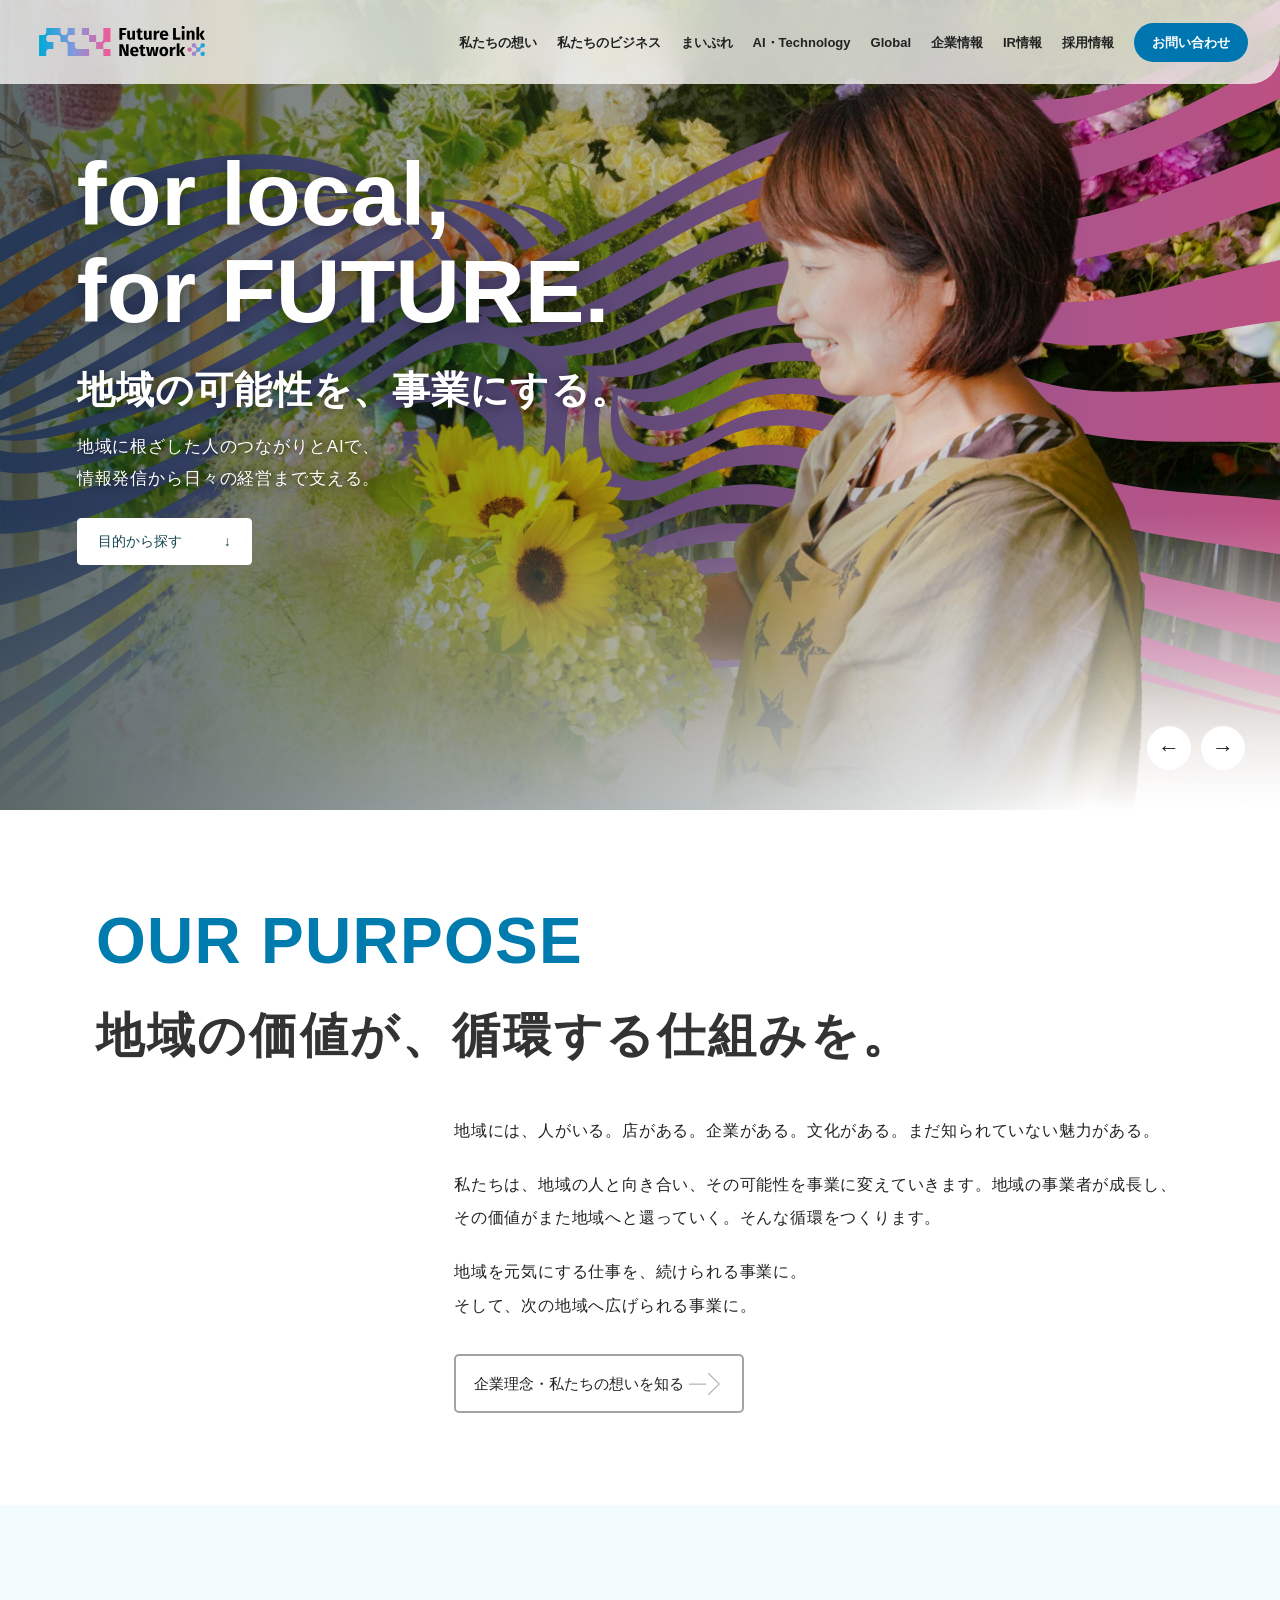
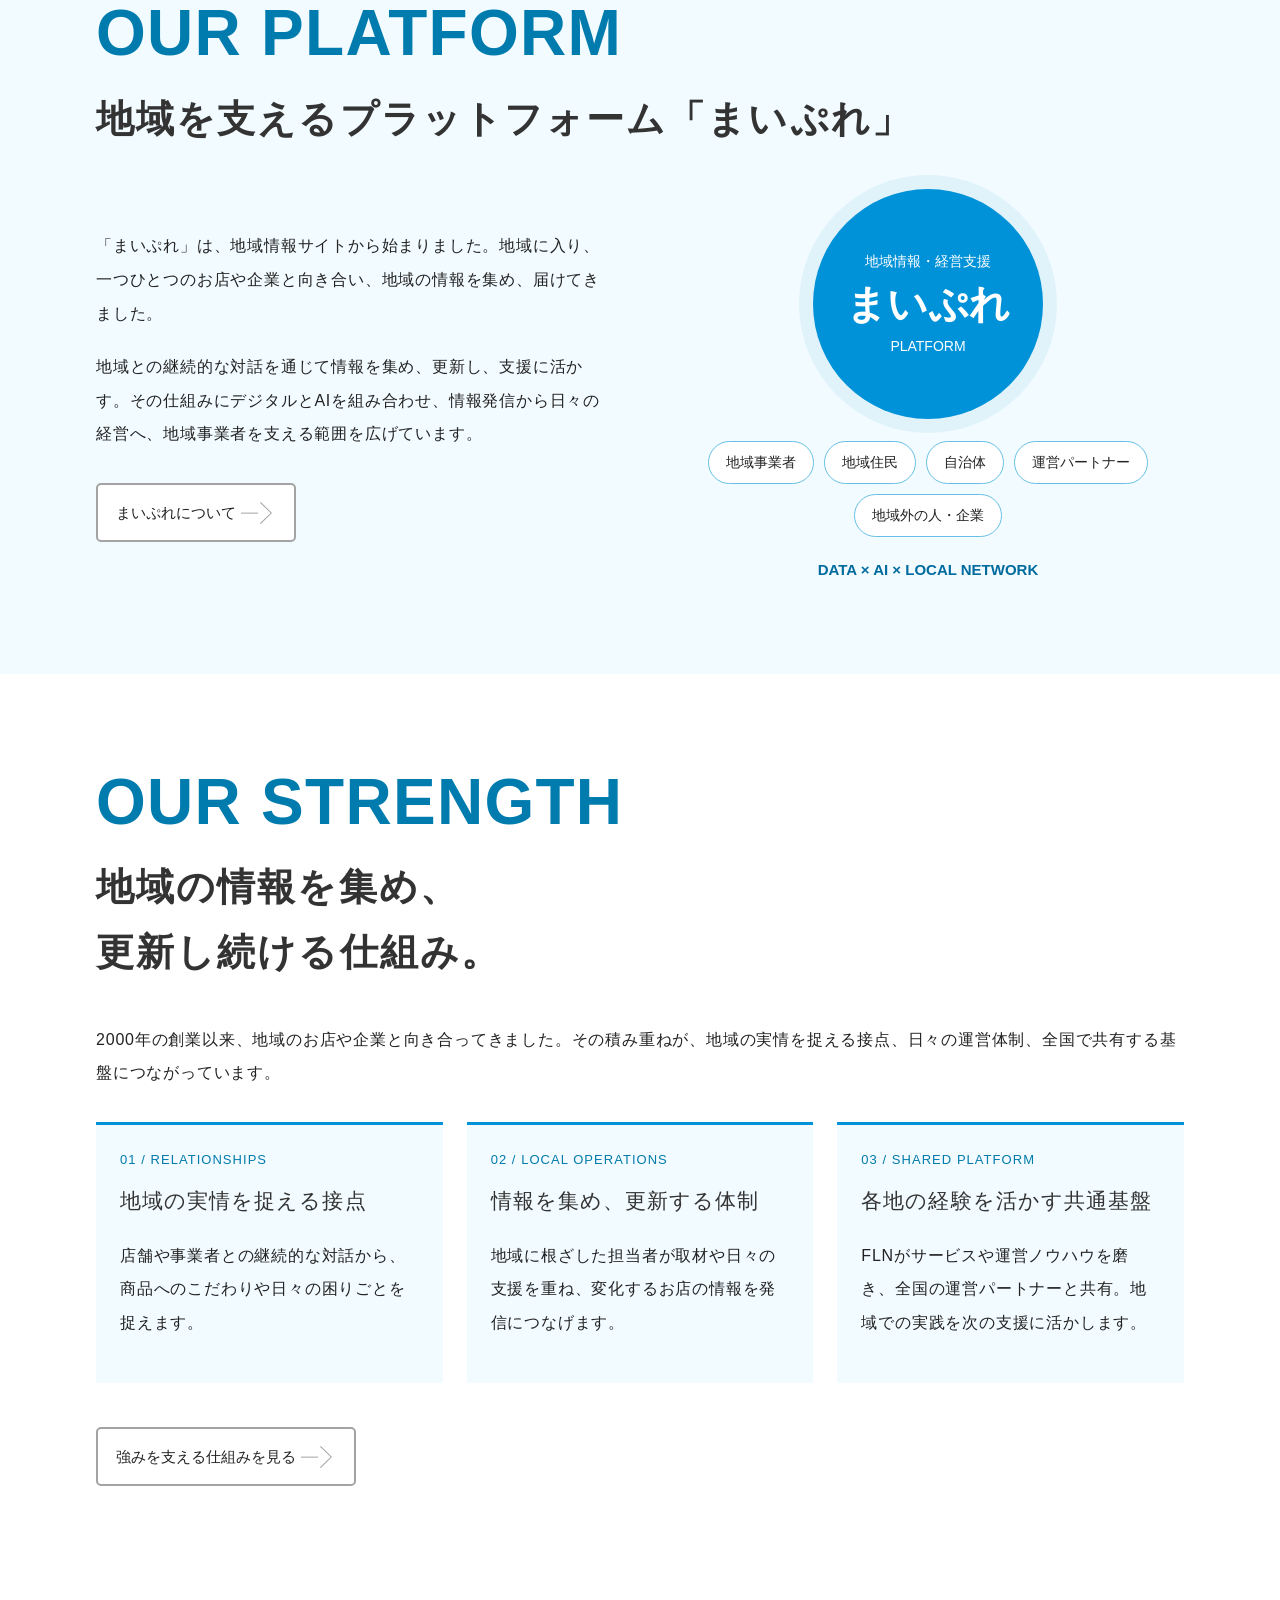
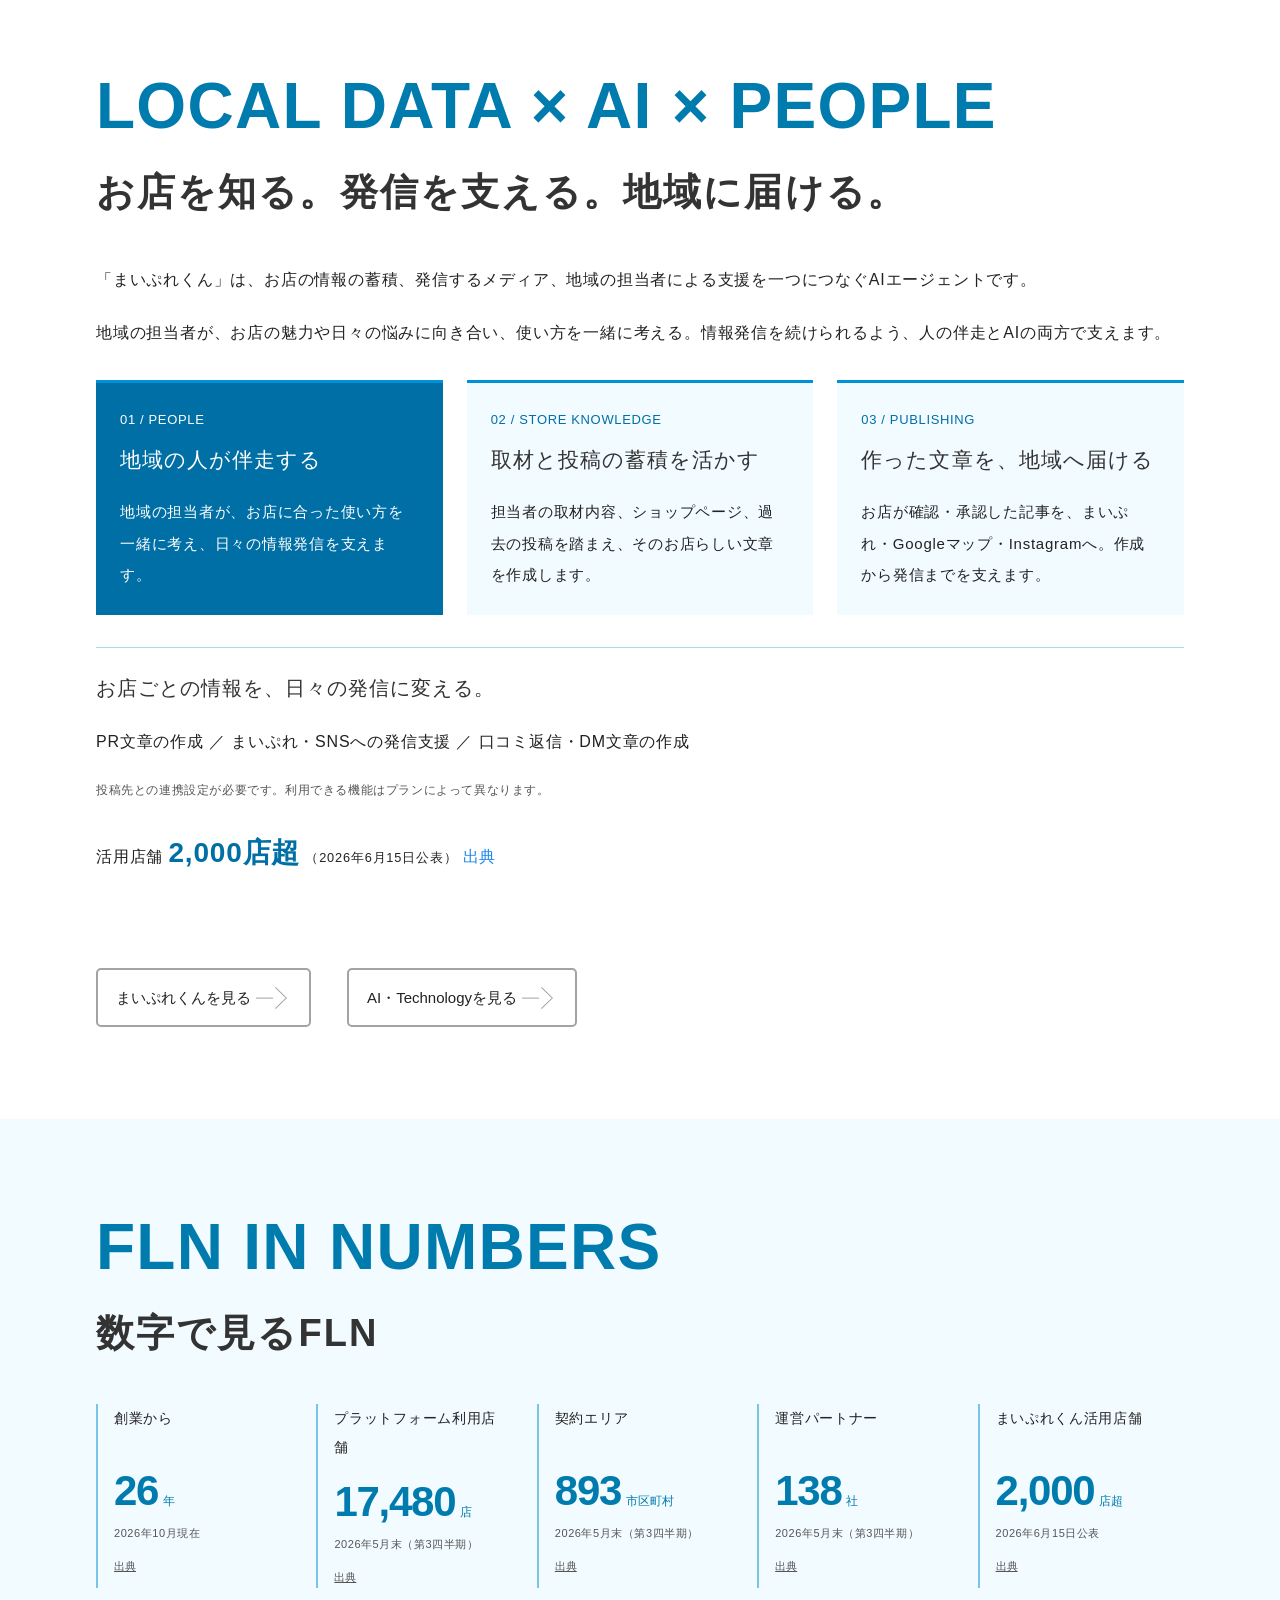
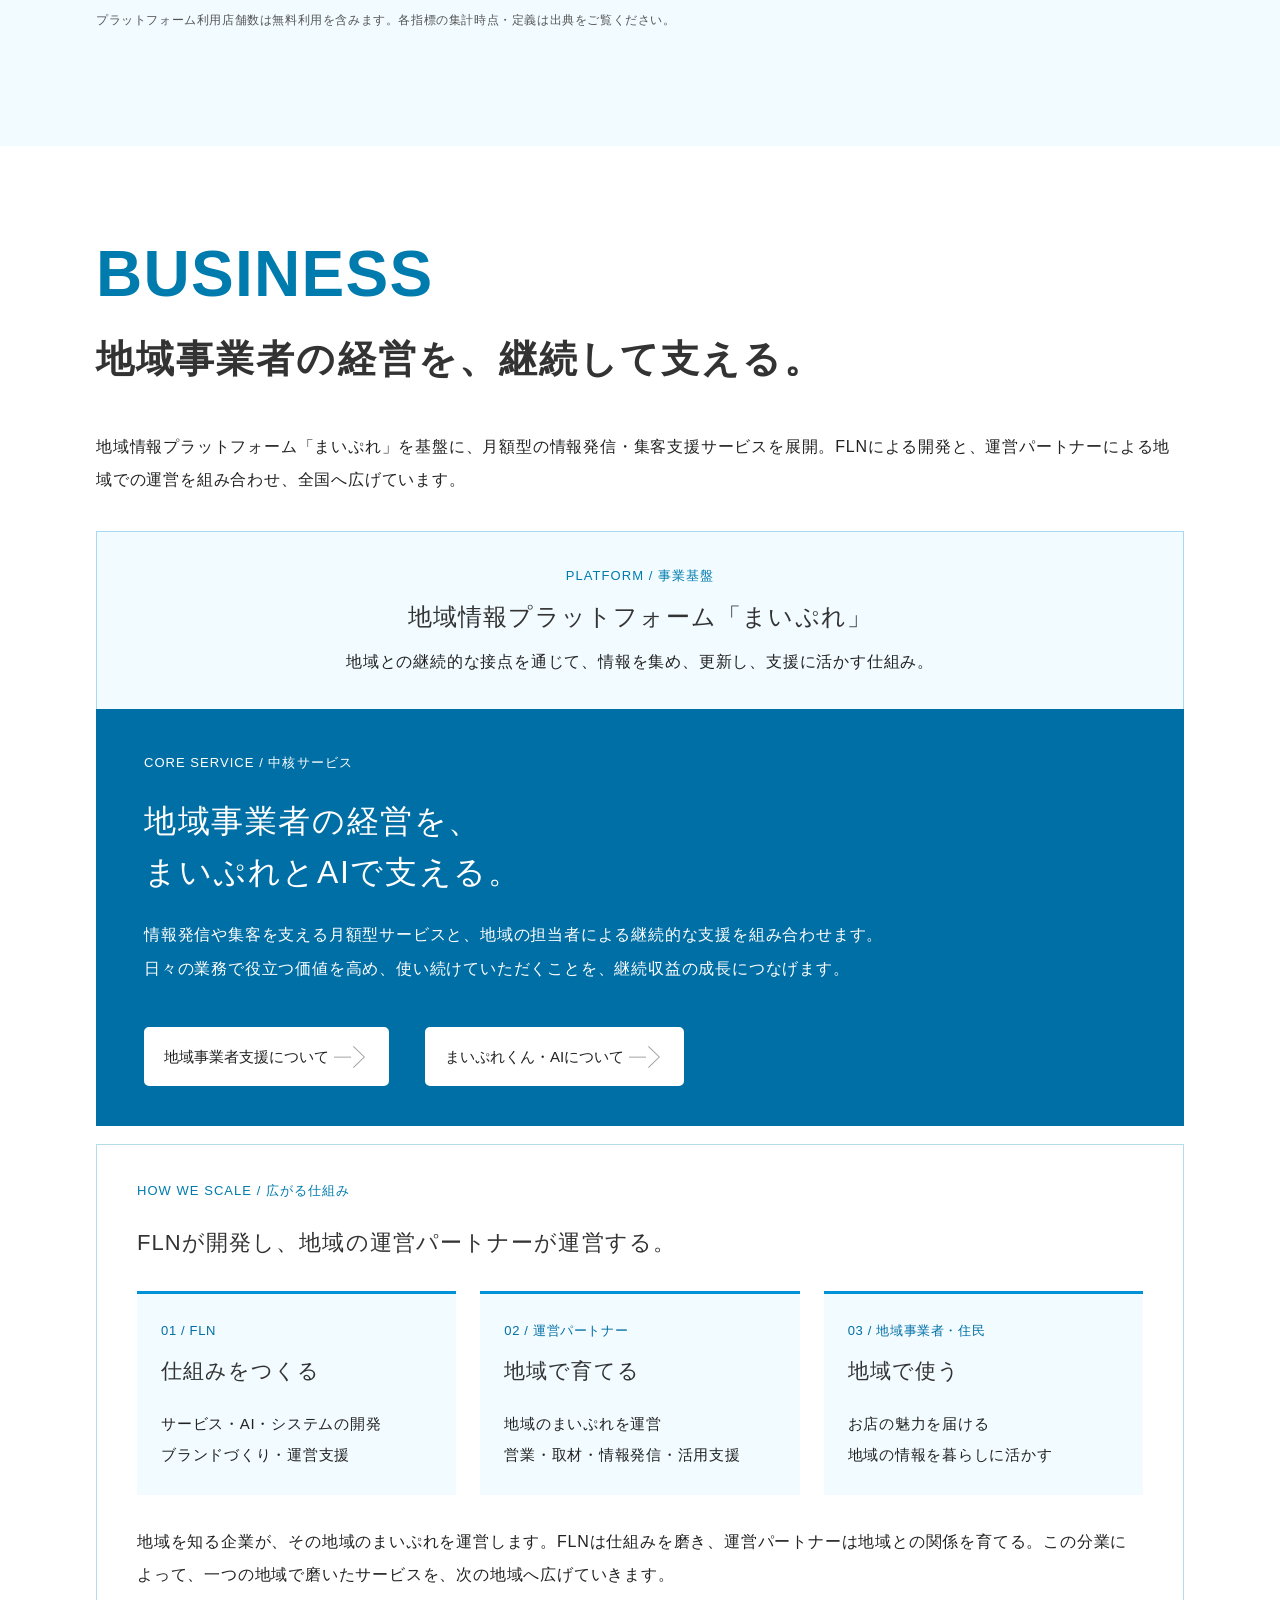
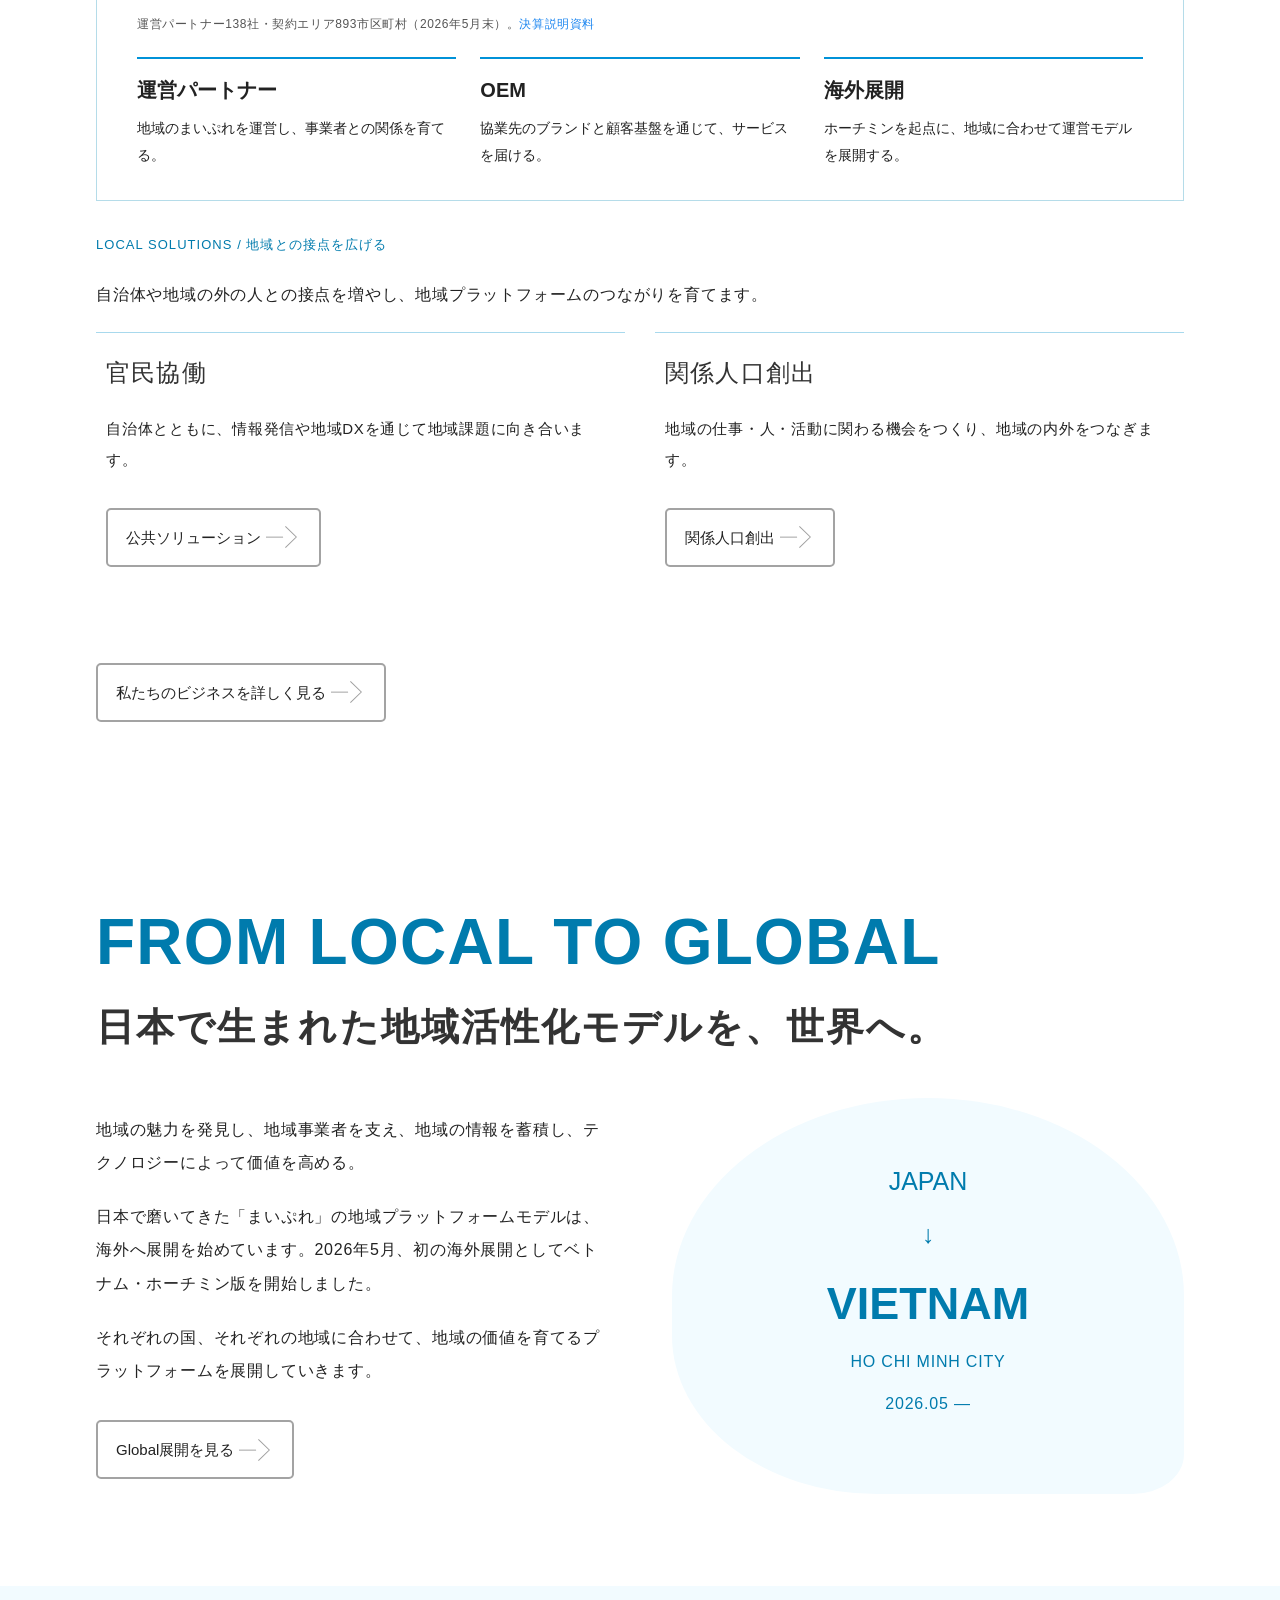
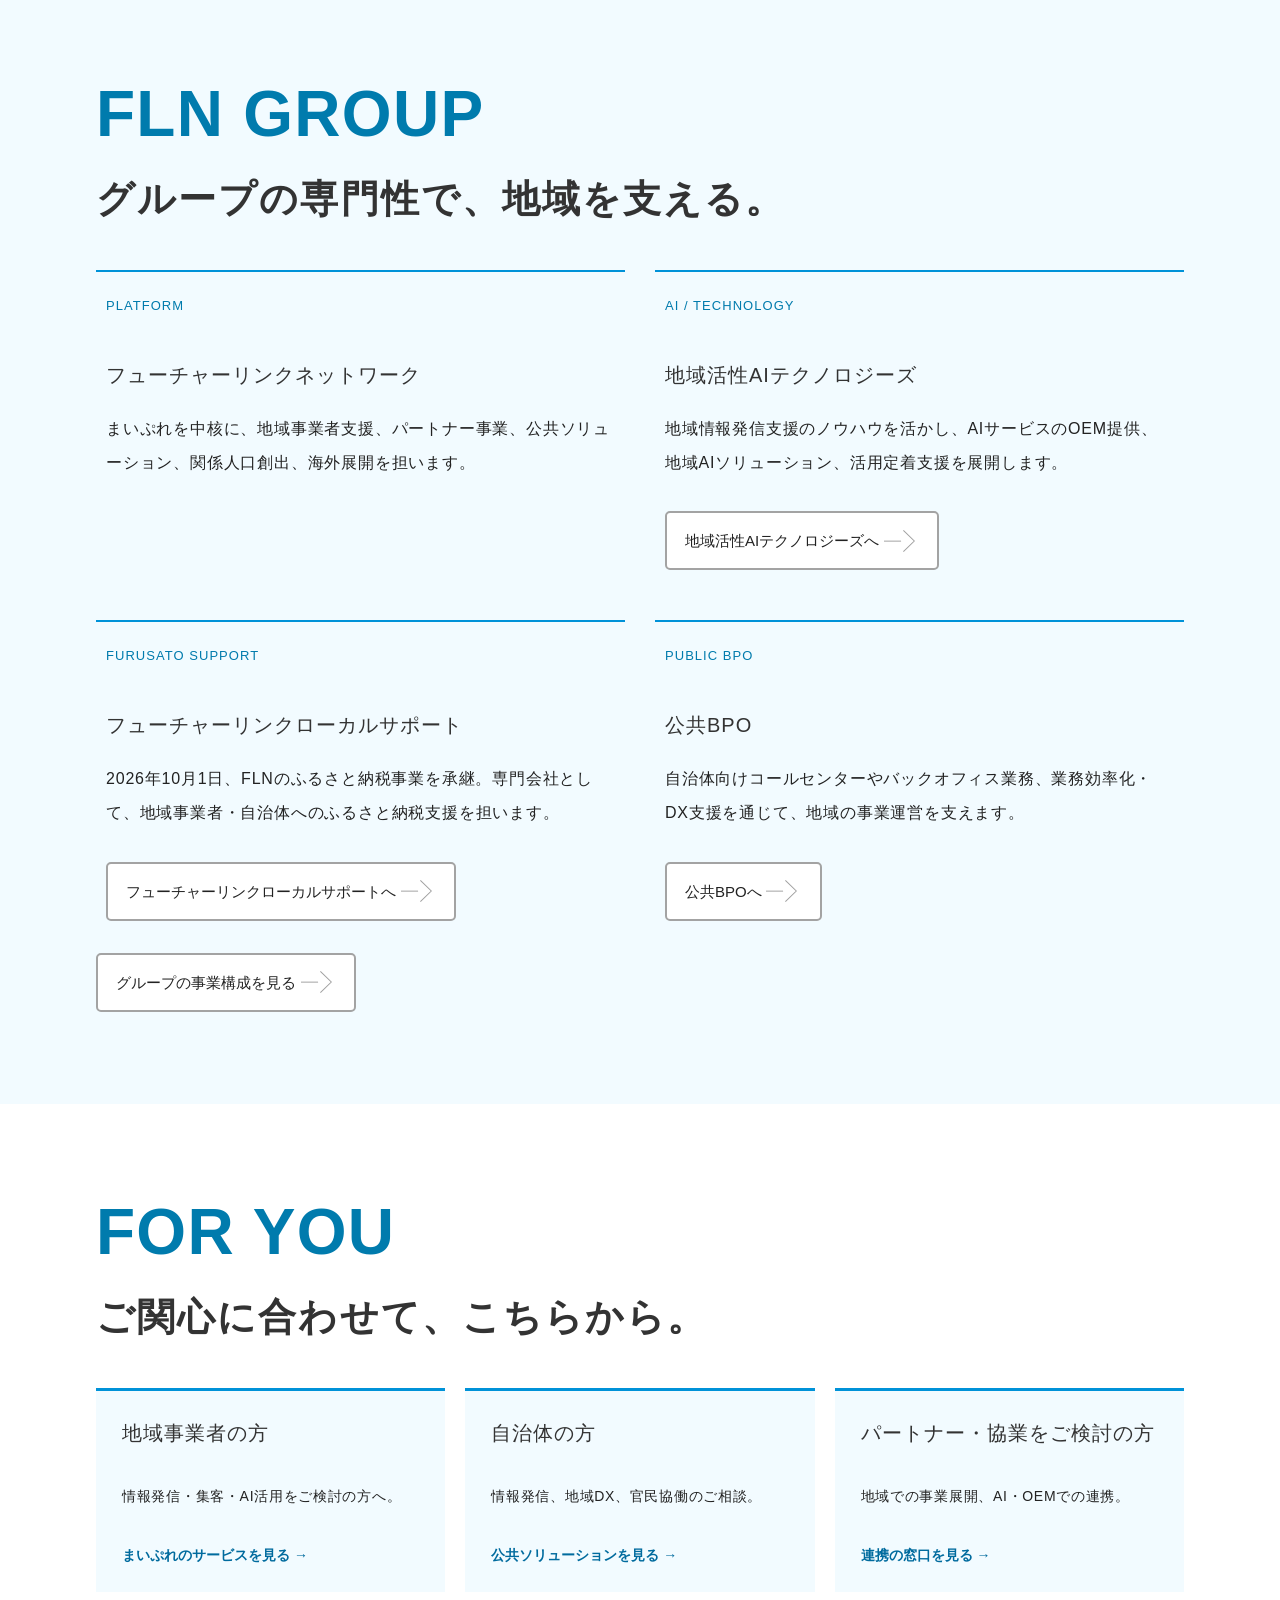
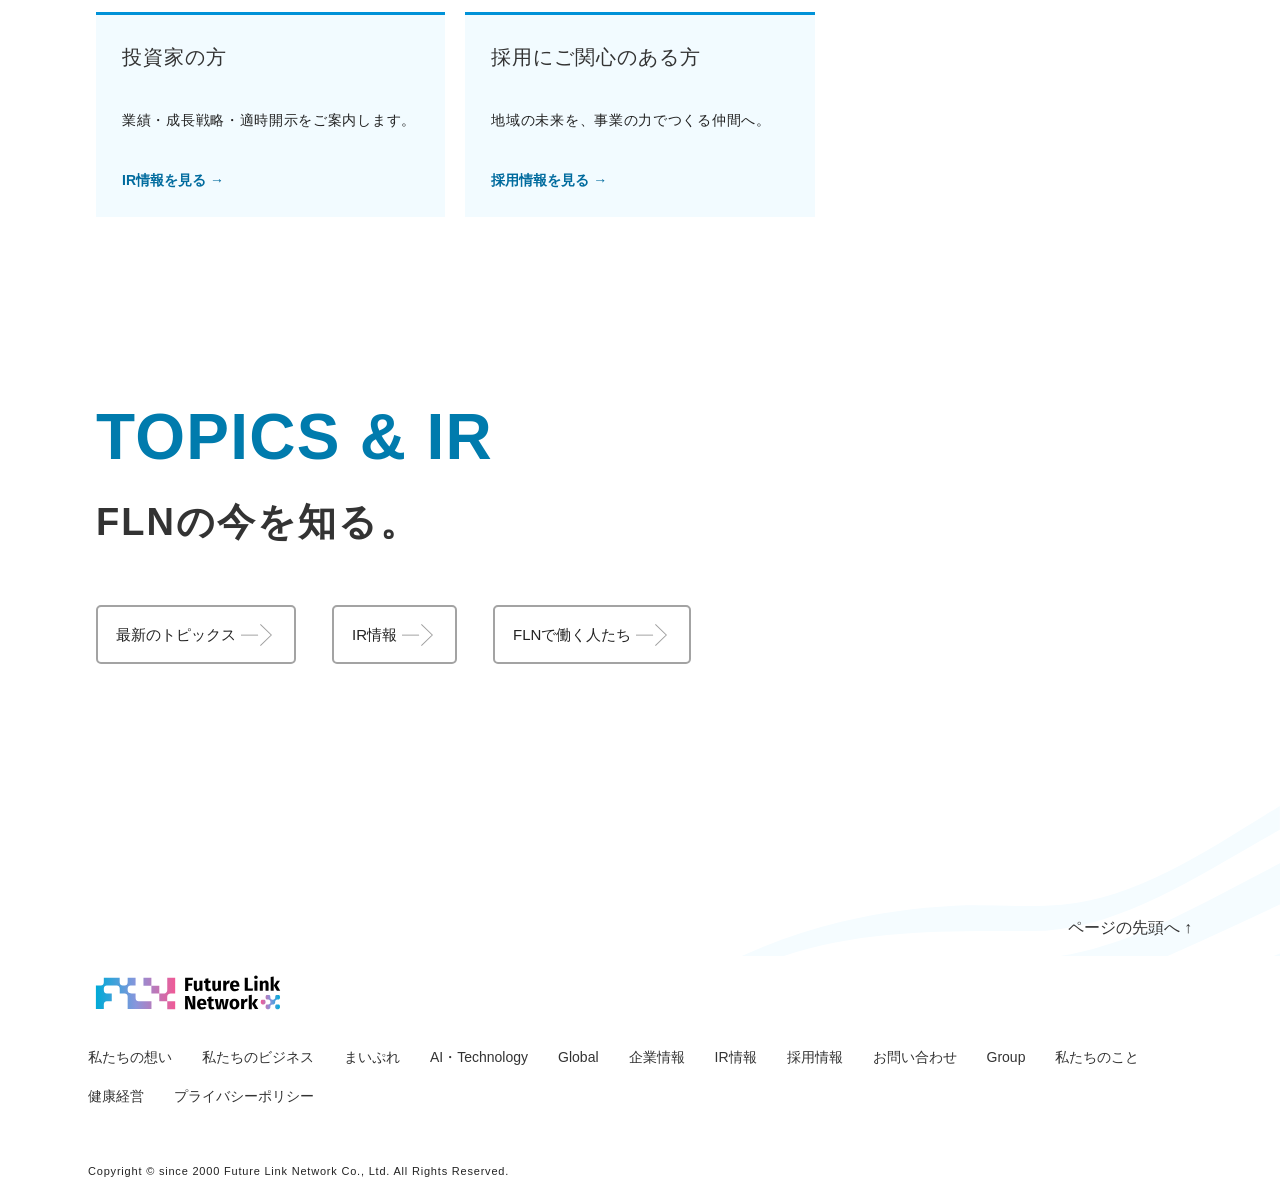
==== commit 34d17242: "Sharpen FLN positioning and simplify corporate business pages" ====
--- a/index.html
+++ b/index.html
@@ -1,9 +1,9 @@
 <!doctype html>
-<html lang="ja"><head><meta charset="utf-8"><meta name="viewport" content="width=device-width,initial-scale=1"><title>地域を知る力を、地域の事業を支える力へ。 | 株式会社フューチャーリンクネットワーク</title><meta name="description" content="地域との継続的な接点と「まいぷれ」の共通基盤に、デジタル・AIを組み合わせ、情報発信から日々の経営まで地域の事業を支えるフューチャーリンクネットワーク。地域を知る力を、地域の事業を支える力へ。"><meta name="robots" content="noindex,nofollow"><link rel="canonical" href="https://www.futurelink.co.jp/"><meta property="og:type" content="website"><meta property="og:title" content="地域を知る力を、地域の事業を支える力へ。 | 株式会社フューチャーリンクネットワーク"><meta property="og:description" content="地域との継続的な接点と「まいぷれ」の共通基盤に、デジタル・AIを組み合わせ、情報発信から日々の経営まで地域の事業を支えるフューチャーリンクネットワーク。地域を知る力を、地域の事業を支える力へ。"><meta property="og:url" content="https://www.futurelink.co.jp/"><meta property="og:image" content="https://www.futurelink.co.jp/wp-content/themes/fln_web/common/images/sec_main_top.jpg"><meta property="og:locale" content="ja_JP"><meta name="twitter:card" content="summary_large_image"><link rel="icon" href="./files/images/favicon.ico"><link rel="stylesheet" href="./files/css/uikit.min.css"><link rel="stylesheet" href="./files/css/style.css"><link rel="stylesheet" href="./files/css/style_pages.css"><link rel="stylesheet" href="./files/css/css2"><link rel="stylesheet" href="./files/css/renewal.css"><script type="application/ld+json">{"@context": "https://schema.org", "@graph": [{"@type": "Organization", "@id": "https://www.futurelink.co.jp/#organization", "name": "株式会社フューチャーリンクネットワーク", "url": "https://www.futurelink.co.jp/", "description": "地域情報プラットフォーム「まいぷれ」を基盤に、地域事業者の経営支援と地域活性化を推進。", "foundingDate": "2000-03-02", "founder": {"@type": "Person", "name": "石井丈晴"}}, {"@type": "WebPage", "name": "地域を知る力を、地域の事業を支える力へ。", "url": "https://www.futurelink.co.jp/", "inLanguage": "ja", "about": {"@id": "https://www.futurelink.co.jp/#organization"}}]}</script><script defer src="./files/js/uikit.min.js"></script><script defer src="./files/js/renewal.js"></script></head><body id="top" class="renewal home"><a class="skip-link" href="#main">本文へ移動</a><header class="renew-header"><nav aria-label="メインナビゲーション" class="uk-navbar-container"><a class="renew-logo" href="./"><img src="./files/images/logo3.svg" width="180" height="60" alt="株式会社フューチャーリンクネットワーク TOP"></a><ul class="renew-desktop-nav"><li><a href="./message/">私たちの想い</a></li><li><a href="./business/">私たちのビジネス</a></li><li><a href="./mypl/">まいぷれ</a></li><li><a href="./technology/">AI・Technology</a></li><li><a href="./global/">Global</a></li><li><a href="./company/">企業情報</a></li><li><a href="https://www.futurelink.co.jp/ir/">IR情報</a></li><li><a href="https://near-foam-7a2.notion.site/eeb8e414945f82809694819978bc69b9">採用情報</a></li><li><a href="./inquiry/">お問い合わせ</a></li></ul><details class="renew-mobile-nav"><summary>メニュー</summary><ul><li><a href="./message/">私たちの想い</a></li><li><a href="./business/">私たちのビジネス</a></li><li><a href="./mypl/">まいぷれ</a></li><li><a href="./technology/">AI・Technology</a></li><li><a href="./global/">Global</a></li><li><a href="./company/">企業情報</a></li><li><a href="https://www.futurelink.co.jp/ir/">IR情報</a></li><li><a href="https://near-foam-7a2.notion.site/eeb8e414945f82809694819978bc69b9">採用情報</a></li><li><a href="./inquiry/">お問い合わせ</a></li></ul></details></nav></header><main id="main"><section class="top renew-hero" aria-label="for local, for FUTURE.">
+<html lang="ja"><head><meta charset="utf-8"><meta name="viewport" content="width=device-width,initial-scale=1"><title>地域の可能性を、事業にする。 | 株式会社フューチャーリンクネットワーク</title><meta name="description" content="地域との継続的な接点と「まいぷれ」の共通基盤に、デジタル・AIを組み合わせ、情報発信から日々の経営まで地域の事業を支えるフューチャーリンクネットワーク。地域の可能性を、事業にする。"><meta name="robots" content="noindex,nofollow"><link rel="canonical" href="https://www.futurelink.co.jp/"><meta property="og:type" content="website"><meta property="og:title" content="地域の可能性を、事業にする。 | 株式会社フューチャーリンクネットワーク"><meta property="og:description" content="地域との継続的な接点と「まいぷれ」の共通基盤に、デジタル・AIを組み合わせ、情報発信から日々の経営まで地域の事業を支えるフューチャーリンクネットワーク。地域の可能性を、事業にする。"><meta property="og:url" content="https://www.futurelink.co.jp/"><meta property="og:image" content="https://www.futurelink.co.jp/wp-content/themes/fln_web/common/images/sec_main_top.jpg"><meta property="og:locale" content="ja_JP"><meta name="twitter:card" content="summary_large_image"><link rel="icon" href="./files/images/favicon.ico"><link rel="stylesheet" href="./files/css/uikit.min.css"><link rel="stylesheet" href="./files/css/style.css"><link rel="stylesheet" href="./files/css/style_pages.css"><link rel="stylesheet" href="./files/css/css2"><link rel="stylesheet" href="./files/css/renewal.css"><script type="application/ld+json">{"@context": "https://schema.org", "@graph": [{"@type": "Organization", "@id": "https://www.futurelink.co.jp/#organization", "name": "株式会社フューチャーリンクネットワーク", "url": "https://www.futurelink.co.jp/", "description": "地域情報プラットフォーム「まいぷれ」を基盤に、地域事業者の経営支援と地域活性化を推進。", "foundingDate": "2000-03-02", "founder": {"@type": "Person", "name": "石井丈晴"}}, {"@type": "WebPage", "name": "地域の可能性を、事業にする。", "url": "https://www.futurelink.co.jp/", "inLanguage": "ja", "about": {"@id": "https://www.futurelink.co.jp/#organization"}}]}</script><script defer src="./files/js/uikit.min.js"></script><script defer src="./files/js/renewal.js"></script></head><body id="top" class="renewal home"><a class="skip-link" href="#main">本文へ移動</a><header class="renew-header"><nav aria-label="メインナビゲーション" class="uk-navbar-container"><a class="renew-logo" href="./"><img src="./files/images/logo3.svg" width="180" height="60" alt="株式会社フューチャーリンクネットワーク TOP"></a><ul class="renew-desktop-nav"><li><a href="./message/">私たちの想い</a></li><li><a href="./business/">私たちのビジネス</a></li><li><a href="./mypl/">まいぷれ</a></li><li><a href="./technology/">AI・Technology</a></li><li><a href="./global/">Global</a></li><li><a href="./company/">企業情報</a></li><li><a href="https://www.futurelink.co.jp/ir/">IR情報</a></li><li><a href="https://near-foam-7a2.notion.site/eeb8e414945f82809694819978bc69b9">採用情報</a></li><li><a href="./inquiry/">お問い合わせ</a></li></ul><details class="renew-mobile-nav"><summary>メニュー</summary><ul><li><a href="./message/">私たちの想い</a></li><li><a href="./business/">私たちのビジネス</a></li><li><a href="./mypl/">まいぷれ</a></li><li><a href="./technology/">AI・Technology</a></li><li><a href="./global/">Global</a></li><li><a href="./company/">企業情報</a></li><li><a href="https://www.futurelink.co.jp/ir/">IR情報</a></li><li><a href="https://near-foam-7a2.notion.site/eeb8e414945f82809694819978bc69b9">採用情報</a></li><li><a href="./inquiry/">お問い合わせ</a></li></ul></details></nav></header><main id="main"><section class="top renew-hero" aria-label="for local, for FUTURE.">
 	<div class="kv_container uk-cover-container">
 		<div class="kv_title">
 			<p class="hero-brand">for local,<br>
-			for FUTURE.</p><h1 class="hero-purpose">地域を知る力を、<br class="hero-break">地域の事業を支える力へ。</h1><p class="hero-description">地域に根ざした人のつながりと、デジタル・AIで、<br class="hero-desktop-break">情報発信から、日々の経営まで。</p><a class="hero-entry" href="#for-you">目的から探す <span aria-hidden="true">↓</span></a>
+			for FUTURE.</p><h1 class="hero-purpose">地域の可能性を、<br class="hero-break">事業にする。</h1><p class="hero-description">地域に根ざした人のつながりとAIで、<br class="hero-desktop-break">情報発信から日々の経営まで支える。</p><a class="hero-entry" href="#for-you">目的から探す <span aria-hidden="true">↓</span></a>
 		</div>
 		<div class="grad_bottom"></div>
 		
@@ -65,4 +65,4 @@
 
 
 
-	<div class="hero-controls"><button type="button" data-slide="previous" aria-label="前の写真">←</button><button type="button" data-slide="next" aria-label="次の写真">→</button></div></section><section class="renew-section purpose" id="purpose"><div class="uk-container"><div class="content_wrap"><h2 class="renew-heading"><span class="renew-en">OUR PURPOSE</span>地域の価値が、循環する仕組みを。</h2><div class="renew-copy"><p>地域には、人がいる。店がある。企業がある。文化がある。まだ知られていない魅力がある。</p><p>私たちは、地域の人と向き合い、その可能性を事業に変えていきます。地域の事業者が成長し、その価値がまた地域へと還っていく。そんな循環をつくります。</p><p>地域を元気にする仕事を、続けられる事業に。<br>そして、次の地域へ広げられる事業に。</p><a class="btn_link" href="./message/">企業理念・私たちの想いを知る</a></div></div></div></section><section class="renew-section tint" id="platform"><div class="uk-container"><div class="content_wrap"><h2 class="renew-heading"><span class="renew-en">OUR PLATFORM</span>地域を支えるプラットフォーム「まいぷれ」</h2><div class="split"><div><p>「まいぷれ」は、地域情報サイトから始まりました。地域に入り、一つひとつのお店や企業と向き合い、地域の情報を集め、届けてきました。</p><p>地域との継続的な対話を通じて情報を集め、更新し、支援に活かす。その仕組みにデジタルとAIを組み合わせ、情報発信から日々の経営へ、地域事業者を支える範囲を広げています。</p><a class="btn_link" href="./mypl/">まいぷれについて</a></div><figure class="platform-diagram"><div class="platform-core"><span>地域情報・経営支援</span><strong>まいぷれ</strong><span>PLATFORM</span></div><ul class="platform-nodes"><li>地域事業者</li><li>地域住民</li><li>自治体</li><li>運営パートナー</li><li>地域外の人・企業</li></ul><figcaption>DATA × AI × LOCAL NETWORK</figcaption></figure></div></div></div></section><section class="renew-section" id="approach"><div class="uk-container"><div class="content_wrap"><h2 class="renew-heading"><span class="renew-en">OUR STRENGTH</span>地域の情報を集め、<br>更新し続ける仕組み。</h2><p>2000年の創業以来、地域のお店や企業と向き合ってきました。その積み重ねが、地域の実情を捉える接点、日々の運営体制、全国で共有する基盤につながっています。</p><div class="knowledge-cards"><article><p class="renew-label">01 / RELATIONSHIPS</p><h3>地域の実情を捉える接点</h3><p>店舗や事業者との継続的な対話から、商品へのこだわりや日々の困りごとを捉えます。</p></article><article><p class="renew-label">02 / LOCAL OPERATIONS</p><h3>情報を集め、更新する体制</h3><p>地域に根ざした担当者が取材や日々の支援を重ね、変化するお店の情報を発信につなげます。</p></article><article><p class="renew-label">03 / SHARED PLATFORM</p><h3>各地の経験を活かす共通基盤</h3><p>FLNがサービスや運営ノウハウを磨き、全国の運営パートナーと共有。地域での実践を次の支援に活かします。</p></article></div><a class="btn_link" href="./business/#local-knowledge">強みを支える仕組みを見る</a></div></div></section><section class="renew-section " id="ai"><div class="uk-container"><div class="content_wrap"><h2 class="renew-heading"><span class="renew-en">LOCAL DATA × AI × PEOPLE</span>地域の人が引き出した魅力を、AIで日々の発信へ。</h2><p>「まいぷれくん」は、お店の特徴や伝えたい内容をもとに、文章づくりや情報発信を支える地域事業者向けのAIエージェントです。</p><p>地域の担当者が、お店の魅力や日々の悩みに向き合い、使い方を一緒に考える。情報発信を続けられるよう、人の伴走とAIの両方で支えます。</p><div class="ai-strengths"><article><span>01 / PEOPLE</span><h3>地域の人が伴走する</h3><p>地域の担当者が、お店に合った使い方を一緒に考え、日々の情報発信を支えます。</p></article><article><span>02 / LOCAL DATA</span><h3>お店らしい発信を支える</h3><p>お店の特徴や伝えたい内容を踏まえて文章を作成。お店の方が確認・修正し、発信につなげます。</p></article><article><span>03 / FEEDBACK</span><h3>現場から、改善を重ねる</h3><p>地域の現場で得た声を、サービスや支援の改善につなげていきます。</p></article></div><div class="ai-capabilities"><h3>まいぷれくんで、できること</h3><p>PR文章の作成 ／ まいぷれ・SNSへの発信支援 ／ 口コミ返信・DM文章の作成</p><p>活用店舗 <strong>2,000店超</strong> <small>（2026年6月15日公表）</small> <a href="https://prtimes.jp/main/html/rd/p/000000496.000058260.html">出典</a></p></div><div class="renew-actions"><a class="btn_link" href="https://mypl.net/ai/">まいぷれくんを見る</a><a class="btn_link" href="./technology/">AI・Technologyを見る</a></div></div></div></section><section class="renew-section tint" id="numbers"><div class="uk-container"><div class="content_wrap"><h2 class="renew-heading"><span class="renew-en">FLN IN NUMBERS</span>数字で見るFLN</h2><div class="metrics"><div><p>創業から</p><strong>26<small>年</small></strong><p class="metric-date">2026年10月現在</p><a href="./company/" class="source-link">出典</a></div><div><p>プラットフォーム利用店舗</p><strong>17,480<small>店</small></strong><p class="metric-date">2026年5月末（第3四半期）</p><a href="https://global-assets.irdirect.jp/pdf/menu_file/9241/20260716123546_1676.pdf" class="source-link">出典</a></div><div><p>契約エリア</p><strong>893<small>市区町村</small></strong><p class="metric-date">2026年5月末（第3四半期）</p><a href="https://global-assets.irdirect.jp/pdf/menu_file/9241/20260716123546_1676.pdf" class="source-link">出典</a></div><div><p>運営パートナー</p><strong>138<small>社</small></strong><p class="metric-date">2026年5月末（第3四半期）</p><a href="https://global-assets.irdirect.jp/pdf/menu_file/9241/20260716123546_1676.pdf" class="source-link">出典</a></div><div><p>まいぷれくん活用店舗</p><strong>2,000<small>店超</small></strong><p class="metric-date">2026年6月15日公表</p><a href="https://prtimes.jp/main/html/rd/p/000000496.000058260.html" class="source-link">出典</a></div></div><p class="renew-note">プラットフォーム利用店舗数は無料利用を含みます。各指標の集計時点・定義は出典をご覧ください。</p></div></div></section><section class="renew-section " id="business"><div class="uk-container"><div class="content_wrap"><h2 class="renew-heading"><span class="renew-en">BUSINESS</span>地域事業者の経営を、継続して支える。</h2><p>地域情報プラットフォーム「まいぷれ」を基盤に、月額型の情報発信・集客支援サービスを展開。FLNによる開発と、運営パートナーによる地域での運営を組み合わせ、全国へ広げています。</p><div class="business-model"><div class="model-foundation"><p class="renew-label">PLATFORM / 事業基盤</p><h3>地域情報プラットフォーム「まいぷれ」</h3><p>地域との継続的な接点を通じて、情報を集め、更新し、支援に活かす仕組み。</p></div><article class="model-core"><p class="renew-label">CORE SERVICE / 中核サービス</p><h3>地域事業者の経営を、<br>まいぷれとAIで支える。</h3><p>情報発信や集客を支える月額型サービスと、地域の担当者による継続的な支援を組み合わせます。日々の業務で役立つ価値を高め、使い続けていただくことを、継続収益の成長につなげます。</p><div class="renew-actions"><a class="btn_link" href="./business/#support">地域事業者支援について</a><a class="btn_link" href="./technology/">まいぷれくん・AIについて</a></div></article><div class="model-expansion"><p class="renew-label">HOW WE SCALE / 広がる仕組み</p><h3>FLNが開発し、地域の運営パートナーが運営する。</h3><div class="partner-model"><article><span>01 / FLN</span><h4>仕組みをつくる</h4><p>サービス・AI・システムの開発<br>ブランドづくり・運営支援</p></article><article><span>02 / 運営パートナー</span><h4>地域で育てる</h4><p>地域のまいぷれを運営<br>営業・取材・情報発信・活用支援</p></article><article><span>03 / 地域事業者・住民</span><h4>地域で使う</h4><p>お店の魅力を届ける<br>地域の情報を暮らしに活かす</p></article></div><p>地域を知る企業が、その地域のまいぷれを運営します。FLNは仕組みを磨き、運営パートナーは地域との関係を育てる。この分業によって、一つの地域で磨いたサービスを、次の地域へ広げていきます。</p><p class="renew-note">運営パートナー138社・契約エリア893市区町村（2026年5月末）。<a href="https://global-assets.irdirect.jp/pdf/menu_file/9241/20260716123546_1676.pdf">決算説明資料</a></p><div class="model-channels"><a href="./business/#partner"><strong>運営パートナー</strong><span>地域のまいぷれを運営し、事業者との関係を育てる。</span></a><a href="./technology/#oem"><strong>OEM</strong><span>協業先のブランドと顧客基盤を通じて、サービスを届ける。</span></a><a href="./global/"><strong>海外展開</strong><span>ホーチミンを起点に、地域に合わせて運営モデルを展開する。</span></a></div></div><div class="model-fields"><p class="renew-label">LOCAL SOLUTIONS / 地域との接点を広げる</p><p>自治体や地域の外の人との接点を増やし、地域プラットフォームのつながりを育てます。</p><div class="model-field-grid"><article><h3>官民協働</h3><p>自治体とともに、情報発信や地域DXを通じて地域課題に向き合います。</p><a class="btn_link" href="./business/#public">公共ソリューション</a></article><article><h3>関係人口創出</h3><p>地域の仕事・人・活動に関わる機会をつくり、地域の内外をつなぎます。</p><a class="btn_link" href="./business/#relationship">関係人口創出</a></article></div></div></div><a class="btn_link" href="./business/">私たちのビジネスを詳しく見る</a></div></div></section><section class="renew-section " id="global"><div class="uk-container"><div class="content_wrap"><h2 class="renew-heading"><span class="renew-en">FROM LOCAL TO GLOBAL</span>日本で生まれた地域活性化モデルを、世界へ。</h2><div class="split"><div><p>地域の魅力を発見し、地域事業者を支え、地域の情報を蓄積し、テクノロジーによって価値を高める。</p><p>日本で磨いてきた「まいぷれ」の地域プラットフォームモデルは、海外へ展開を始めています。2026年5月、初の海外展開としてベトナム・ホーチミン版を開始しました。</p><p>それぞれの国、それぞれの地域に合わせて、地域の価値を育てるプラットフォームを展開していきます。</p><a class="btn_link" href="./global/">Global展開を見る</a></div><div class="global-panel"><span>JAPAN</span><span aria-hidden="true">↓</span><strong>VIETNAM</strong><p>HO CHI MINH CITY</p><p>2026.05 —</p></div></div></div></div></section><section class="renew-section tint" id="group"><div class="uk-container"><div class="content_wrap"><h2 class="renew-heading"><span class="renew-en">FLN GROUP</span>グループの専門性で、地域を支える。</h2><div class="group-grid"><article><p class="renew-label">PLATFORM</p><h3>フューチャーリンクネットワーク</h3><p>まいぷれを中核に、地域事業者支援、パートナー事業、公共ソリューション、関係人口創出、海外展開を担います。</p></article><article><p class="renew-label">AI / TECHNOLOGY</p><h3>地域活性AIテクノロジーズ</h3><p>地域情報発信支援のノウハウを活かし、AIサービスのOEM提供、地域AIソリューション、活用定着支援を展開します。</p><a class="btn_link" href="https://local-revitalization.ai/">地域活性AIテクノロジーズへ</a></article><article><p class="renew-label">FURUSATO SUPPORT</p><h3>フューチャーリンクローカルサポート</h3><p>2026年10月1日、FLNのふるさと納税事業を承継。専門会社として、地域事業者・自治体へのふるさと納税支援を担います。</p><a class="btn_link" href="https://futurelink-ls.co.jp/">フューチャーリンクローカルサポートへ</a></article><article><p class="renew-label">PUBLIC BPO</p><h3>公共BPO</h3><p>自治体向けコールセンターやバックオフィス業務、業務効率化・DX支援を通じて、地域の事業運営を支えます。</p><a class="btn_link" href="https://public-bpo.co.jp/">公共BPOへ</a></article></div><a class="btn_link" href="./group/">グループの事業構成を見る</a></div></div></section><section class="renew-section " id="for-you"><div class="uk-container"><div class="content_wrap"><h2 class="renew-heading"><span class="renew-en">FOR YOU</span>ご関心に合わせて、こちらから。</h2><div class="visitor-grid"><a class="visitor-card" href="./mypl/"><h3>地域事業者の方</h3><p>情報発信・集客・AI活用をご検討の方へ。</p><span>まいぷれのサービスを見る →</span></a><a class="visitor-card" href="./business/#public"><h3>自治体の方</h3><p>情報発信、地域DX、官民協働のご相談。</p><span>公共ソリューションを見る →</span></a><a class="visitor-card" href="./inquiry/#partner"><h3>パートナー・協業をご検討の方</h3><p>地域での事業展開、AI・OEMでの連携。</p><span>連携の窓口を見る →</span></a><a class="visitor-card" href="https://www.futurelink.co.jp/ir/"><h3>投資家の方</h3><p>業績・成長戦略・適時開示をご案内します。</p><span>IR情報を見る →</span></a><a class="visitor-card" href="https://near-foam-7a2.notion.site/eeb8e414945f82809694819978bc69b9"><h3>採用にご関心のある方</h3><p>地域の未来を、事業の力でつくる仲間へ。</p><span>採用情報を見る →</span></a></div></div></div></section><section class="renew-section " id="news"><div class="uk-container"><div class="content_wrap"><h2 class="renew-heading"><span class="renew-en">TOPICS & IR</span>FLNの今を知る。</h2><div class="renew-actions"><a class="btn_link" href="https://www.futurelink.co.jp/topic_year/2026/">最新のトピックス</a><a class="btn_link" href="https://www.futurelink.co.jp/ir/">IR情報</a><a class="btn_link" href="https://www.futurelink.co.jp/member/">FLNで働く人たち</a></div></div></div></section></main><footer class="renew-footer"><div class="sec_footer"><div class="uk-container"><a href="#top" class="renew-back-top">ページの先頭へ ↑</a><img src="./files/images/logo3.svg" width="200" alt="フューチャーリンクネットワーク"><ul class="renew-footer-nav"><li><a href="./message/">私たちの想い</a></li><li><a href="./business/">私たちのビジネス</a></li><li><a href="./mypl/">まいぷれ</a></li><li><a href="./technology/">AI・Technology</a></li><li><a href="./global/">Global</a></li><li><a href="./company/">企業情報</a></li><li><a href="https://www.futurelink.co.jp/ir/">IR情報</a></li><li><a href="https://near-foam-7a2.notion.site/eeb8e414945f82809694819978bc69b9">採用情報</a></li><li><a href="./inquiry/">お問い合わせ</a></li><li><a href="./group/">Group</a></li><li><a href="https://www.futurelink.co.jp/member/">私たちのこと</a></li><li><a href="https://www.futurelink.co.jp/health_management/">健康経営</a></li><li><a href="https://www.futurelink.co.jp/privacy/">プライバシーポリシー</a></li></ul><p><small>Copyright © since 2000 Future Link Network Co., Ltd. All Rights Reserved.</small></p></div></div></footer></body></html>+	<div class="hero-controls"><button type="button" data-slide="previous" aria-label="前の写真">←</button><button type="button" data-slide="next" aria-label="次の写真">→</button></div></section><section class="renew-section purpose" id="purpose"><div class="uk-container"><div class="content_wrap"><h2 class="renew-heading"><span class="renew-en">OUR PURPOSE</span>地域の価値が、循環する仕組みを。</h2><div class="renew-copy"><p>地域には、人がいる。店がある。企業がある。文化がある。まだ知られていない魅力がある。</p><p>私たちは、地域の人と向き合い、その可能性を事業に変えていきます。地域の事業者が成長し、その価値がまた地域へと還っていく。そんな循環をつくります。</p><p>地域を元気にする仕事を、続けられる事業に。<br>そして、次の地域へ広げられる事業に。</p><a class="btn_link" href="./message/">企業理念・私たちの想いを知る</a></div></div></div></section><section class="renew-section tint" id="platform"><div class="uk-container"><div class="content_wrap"><h2 class="renew-heading"><span class="renew-en">OUR PLATFORM</span>地域を支えるプラットフォーム「まいぷれ」</h2><div class="split"><div><p>「まいぷれ」は、地域情報サイトから始まりました。地域に入り、一つひとつのお店や企業と向き合い、地域の情報を集め、届けてきました。</p><p>地域との継続的な対話を通じて情報を集め、更新し、支援に活かす。その仕組みにデジタルとAIを組み合わせ、情報発信から日々の経営へ、地域事業者を支える範囲を広げています。</p><a class="btn_link" href="./mypl/">まいぷれについて</a></div><figure class="platform-diagram"><div class="platform-core"><span>地域情報・経営支援</span><strong>まいぷれ</strong><span>PLATFORM</span></div><ul class="platform-nodes"><li>地域事業者</li><li>地域住民</li><li>自治体</li><li>運営パートナー</li><li>地域外の人・企業</li></ul><figcaption>DATA × AI × LOCAL NETWORK</figcaption></figure></div></div></div></section><section class="renew-section" id="approach"><div class="uk-container"><div class="content_wrap"><h2 class="renew-heading"><span class="renew-en">OUR STRENGTH</span>地域の情報を集め、<br>更新し続ける仕組み。</h2><p>2000年の創業以来、地域のお店や企業と向き合ってきました。その積み重ねが、地域の実情を捉える接点、日々の運営体制、全国で共有する基盤につながっています。</p><div class="knowledge-cards"><article><p class="renew-label">01 / RELATIONSHIPS</p><h3>地域の実情を捉える接点</h3><p>店舗や事業者との継続的な対話から、商品へのこだわりや日々の困りごとを捉えます。</p></article><article><p class="renew-label">02 / LOCAL OPERATIONS</p><h3>情報を集め、更新する体制</h3><p>地域に根ざした担当者が取材や日々の支援を重ね、変化するお店の情報を発信につなげます。</p></article><article><p class="renew-label">03 / SHARED PLATFORM</p><h3>各地の経験を活かす共通基盤</h3><p>FLNがサービスや運営ノウハウを磨き、全国の運営パートナーと共有。地域での実践を次の支援に活かします。</p></article></div><a class="btn_link" href="./business/#local-knowledge">強みを支える仕組みを見る</a></div></div></section><section class="renew-section " id="ai"><div class="uk-container"><div class="content_wrap"><h2 class="renew-heading"><span class="renew-en">LOCAL DATA × AI × PEOPLE</span>お店を知る。発信を支える。地域に届ける。</h2><p>「まいぷれくん」は、お店の情報の蓄積、発信するメディア、地域の担当者による支援を一つにつなぐAIエージェントです。</p><p>地域の担当者が、お店の魅力や日々の悩みに向き合い、使い方を一緒に考える。情報発信を続けられるよう、人の伴走とAIの両方で支えます。</p><div class="ai-strengths"><article><span>01 / PEOPLE</span><h3>地域の人が伴走する</h3><p>地域の担当者が、お店に合った使い方を一緒に考え、日々の情報発信を支えます。</p></article><article><span>02 / STORE KNOWLEDGE</span><h3>取材と投稿の蓄積を活かす</h3><p>担当者の取材内容、ショップページ、過去の投稿を踏まえ、そのお店らしい文章を作成します。</p></article><article><span>03 / PUBLISHING</span><h3>作った文章を、地域へ届ける</h3><p>お店が確認・承認した記事を、まいぷれ・Googleマップ・Instagramへ。作成から発信までを支えます。</p></article></div><div class="ai-capabilities"><h3>お店ごとの情報を、日々の発信に変える。</h3><p>PR文章の作成 ／ まいぷれ・SNSへの発信支援 ／ 口コミ返信・DM文章の作成</p><p class="renew-note">投稿先との連携設定が必要です。利用できる機能はプランによって異なります。</p><p>活用店舗 <strong>2,000店超</strong> <small>（2026年6月15日公表）</small> <a href="https://prtimes.jp/main/html/rd/p/000000496.000058260.html">出典</a></p></div><div class="renew-actions"><a class="btn_link" href="https://mypl.net/ai/">まいぷれくんを見る</a><a class="btn_link" href="./technology/">AI・Technologyを見る</a></div></div></div></section><section class="renew-section tint" id="numbers"><div class="uk-container"><div class="content_wrap"><h2 class="renew-heading"><span class="renew-en">FLN IN NUMBERS</span>数字で見るFLN</h2><div class="metrics"><div><p>創業から</p><strong>26<small>年</small></strong><p class="metric-date">2026年10月現在</p><a href="./company/" class="source-link">出典</a></div><div><p>プラットフォーム利用店舗</p><strong>17,480<small>店</small></strong><p class="metric-date">2026年5月末（第3四半期）</p><a href="https://global-assets.irdirect.jp/pdf/menu_file/9241/20260716123546_1676.pdf" class="source-link">出典</a></div><div><p>契約エリア</p><strong>893<small>市区町村</small></strong><p class="metric-date">2026年5月末（第3四半期）</p><a href="https://global-assets.irdirect.jp/pdf/menu_file/9241/20260716123546_1676.pdf" class="source-link">出典</a></div><div><p>運営パートナー</p><strong>138<small>社</small></strong><p class="metric-date">2026年5月末（第3四半期）</p><a href="https://global-assets.irdirect.jp/pdf/menu_file/9241/20260716123546_1676.pdf" class="source-link">出典</a></div><div><p>まいぷれくん活用店舗</p><strong>2,000<small>店超</small></strong><p class="metric-date">2026年6月15日公表</p><a href="https://prtimes.jp/main/html/rd/p/000000496.000058260.html" class="source-link">出典</a></div></div><p class="renew-note">プラットフォーム利用店舗数は無料利用を含みます。各指標の集計時点・定義は出典をご覧ください。</p></div></div></section><section class="renew-section " id="business"><div class="uk-container"><div class="content_wrap"><h2 class="renew-heading"><span class="renew-en">BUSINESS</span>地域事業者の経営を、継続して支える。</h2><p>地域情報プラットフォーム「まいぷれ」を基盤に、月額型の情報発信・集客支援サービスを展開。FLNによる開発と、運営パートナーによる地域での運営を組み合わせ、全国へ広げています。</p><div class="business-model"><div class="model-foundation"><p class="renew-label">PLATFORM / 事業基盤</p><h3>地域情報プラットフォーム「まいぷれ」</h3><p>地域との継続的な接点を通じて、情報を集め、更新し、支援に活かす仕組み。</p></div><article class="model-core"><p class="renew-label">CORE SERVICE / 中核サービス</p><h3>地域事業者の経営を、<br>まいぷれとAIで支える。</h3><p>情報発信や集客を支える月額型サービスと、地域の担当者による継続的な支援を組み合わせます。日々の業務で役立つ価値を高め、使い続けていただくことを、継続収益の成長につなげます。</p><div class="renew-actions"><a class="btn_link" href="./business/#support">地域事業者支援について</a><a class="btn_link" href="./technology/">まいぷれくん・AIについて</a></div></article><div class="model-expansion"><p class="renew-label">HOW WE SCALE / 広がる仕組み</p><h3>FLNが開発し、地域の運営パートナーが運営する。</h3><div class="partner-model"><article><span>01 / FLN</span><h4>仕組みをつくる</h4><p>サービス・AI・システムの開発<br>ブランドづくり・運営支援</p></article><article><span>02 / 運営パートナー</span><h4>地域で育てる</h4><p>地域のまいぷれを運営<br>営業・取材・情報発信・活用支援</p></article><article><span>03 / 地域事業者・住民</span><h4>地域で使う</h4><p>お店の魅力を届ける<br>地域の情報を暮らしに活かす</p></article></div><p>地域を知る企業が、その地域のまいぷれを運営します。FLNは仕組みを磨き、運営パートナーは地域との関係を育てる。この分業によって、一つの地域で磨いたサービスを、次の地域へ広げていきます。</p><p class="renew-note">運営パートナー138社・契約エリア893市区町村（2026年5月末）。<a href="https://global-assets.irdirect.jp/pdf/menu_file/9241/20260716123546_1676.pdf">決算説明資料</a></p><div class="model-channels"><a href="./business/#partner"><strong>運営パートナー</strong><span>地域のまいぷれを運営し、事業者との関係を育てる。</span></a><a href="./technology/#oem"><strong>OEM</strong><span>協業先のブランドと顧客基盤を通じて、サービスを届ける。</span></a><a href="./global/"><strong>海外展開</strong><span>ホーチミンを起点に、地域に合わせて運営モデルを展開する。</span></a></div></div><div class="model-fields"><p class="renew-label">LOCAL SOLUTIONS / 地域との接点を広げる</p><p>自治体や地域の外の人との接点を増やし、地域プラットフォームのつながりを育てます。</p><div class="model-field-grid"><article><h3>官民協働</h3><p>自治体とともに、情報発信や地域DXを通じて地域課題に向き合います。</p><a class="btn_link" href="./business/#public">公共ソリューション</a></article><article><h3>関係人口創出</h3><p>地域の仕事・人・活動に関わる機会をつくり、地域の内外をつなぎます。</p><a class="btn_link" href="./business/#relationship">関係人口創出</a></article></div></div></div><a class="btn_link" href="./business/">私たちのビジネスを詳しく見る</a></div></div></section><section class="renew-section " id="global"><div class="uk-container"><div class="content_wrap"><h2 class="renew-heading"><span class="renew-en">FROM LOCAL TO GLOBAL</span>日本で生まれた地域活性化モデルを、世界へ。</h2><div class="split"><div><p>地域の魅力を発見し、地域事業者を支え、地域の情報を蓄積し、テクノロジーによって価値を高める。</p><p>日本で磨いてきた「まいぷれ」の地域プラットフォームモデルは、海外へ展開を始めています。2026年5月、初の海外展開としてベトナム・ホーチミン版を開始しました。</p><p>それぞれの国、それぞれの地域に合わせて、地域の価値を育てるプラットフォームを展開していきます。</p><a class="btn_link" href="./global/">Global展開を見る</a></div><div class="global-panel"><span>JAPAN</span><span aria-hidden="true">↓</span><strong>VIETNAM</strong><p>HO CHI MINH CITY</p><p>2026.05 —</p></div></div></div></div></section><section class="renew-section tint" id="group"><div class="uk-container"><div class="content_wrap"><h2 class="renew-heading"><span class="renew-en">FLN GROUP</span>グループの専門性で、地域を支える。</h2><div class="group-grid"><article><p class="renew-label">PLATFORM</p><h3>フューチャーリンクネットワーク</h3><p>まいぷれを中核に、地域事業者支援、パートナー事業、公共ソリューション、関係人口創出、海外展開を担います。</p></article><article><p class="renew-label">AI / TECHNOLOGY</p><h3>地域活性AIテクノロジーズ</h3><p>地域情報発信支援のノウハウを活かし、AIサービスのOEM提供、地域AIソリューション、活用定着支援を展開します。</p><a class="btn_link" href="https://local-revitalization.ai/">地域活性AIテクノロジーズへ</a></article><article><p class="renew-label">FURUSATO SUPPORT</p><h3>フューチャーリンクローカルサポート</h3><p>2026年10月1日、FLNのふるさと納税事業を承継。専門会社として、地域事業者・自治体へのふるさと納税支援を担います。</p><a class="btn_link" href="https://futurelink-ls.co.jp/">フューチャーリンクローカルサポートへ</a></article><article><p class="renew-label">PUBLIC BPO</p><h3>公共BPO</h3><p>自治体向けコールセンターやバックオフィス業務、業務効率化・DX支援を通じて、地域の事業運営を支えます。</p><a class="btn_link" href="https://public-bpo.co.jp/">公共BPOへ</a></article></div><a class="btn_link" href="./group/">グループの事業構成を見る</a></div></div></section><section class="renew-section " id="for-you"><div class="uk-container"><div class="content_wrap"><h2 class="renew-heading"><span class="renew-en">FOR YOU</span>ご関心に合わせて、こちらから。</h2><div class="visitor-grid"><a class="visitor-card" href="./mypl/"><h3>地域事業者の方</h3><p>情報発信・集客・AI活用をご検討の方へ。</p><span>まいぷれのサービスを見る →</span></a><a class="visitor-card" href="./business/#public"><h3>自治体の方</h3><p>情報発信、地域DX、官民協働のご相談。</p><span>公共ソリューションを見る →</span></a><a class="visitor-card" href="./inquiry/#partner"><h3>パートナー・協業をご検討の方</h3><p>地域での事業展開、AI・OEMでの連携。</p><span>連携の窓口を見る →</span></a><a class="visitor-card" href="https://www.futurelink.co.jp/ir/"><h3>投資家の方</h3><p>業績・成長戦略・適時開示をご案内します。</p><span>IR情報を見る →</span></a><a class="visitor-card" href="https://near-foam-7a2.notion.site/eeb8e414945f82809694819978bc69b9"><h3>採用にご関心のある方</h3><p>地域の未来を、事業の力でつくる仲間へ。</p><span>採用情報を見る →</span></a></div></div></div></section><section class="renew-section " id="news"><div class="uk-container"><div class="content_wrap"><h2 class="renew-heading"><span class="renew-en">TOPICS & IR</span>FLNの今を知る。</h2><div class="renew-actions"><a class="btn_link" href="https://www.futurelink.co.jp/topic_year/2026/">最新のトピックス</a><a class="btn_link" href="https://www.futurelink.co.jp/ir/">IR情報</a><a class="btn_link" href="https://www.futurelink.co.jp/member/">FLNで働く人たち</a></div></div></div></section></main><footer class="renew-footer"><div class="sec_footer"><div class="uk-container"><a href="#top" class="renew-back-top">ページの先頭へ ↑</a><img src="./files/images/logo3.svg" width="200" alt="フューチャーリンクネットワーク"><ul class="renew-footer-nav"><li><a href="./message/">私たちの想い</a></li><li><a href="./business/">私たちのビジネス</a></li><li><a href="./mypl/">まいぷれ</a></li><li><a href="./technology/">AI・Technology</a></li><li><a href="./global/">Global</a></li><li><a href="./company/">企業情報</a></li><li><a href="https://www.futurelink.co.jp/ir/">IR情報</a></li><li><a href="https://near-foam-7a2.notion.site/eeb8e414945f82809694819978bc69b9">採用情報</a></li><li><a href="./inquiry/">お問い合わせ</a></li><li><a href="./group/">Group</a></li><li><a href="https://www.futurelink.co.jp/member/">私たちのこと</a></li><li><a href="https://www.futurelink.co.jp/health_management/">健康経営</a></li><li><a href="https://www.futurelink.co.jp/privacy/">プライバシーポリシー</a></li></ul><p><small>Copyright © since 2000 Future Link Network Co., Ltd. All Rights Reserved.</small></p></div></div></footer></body></html>
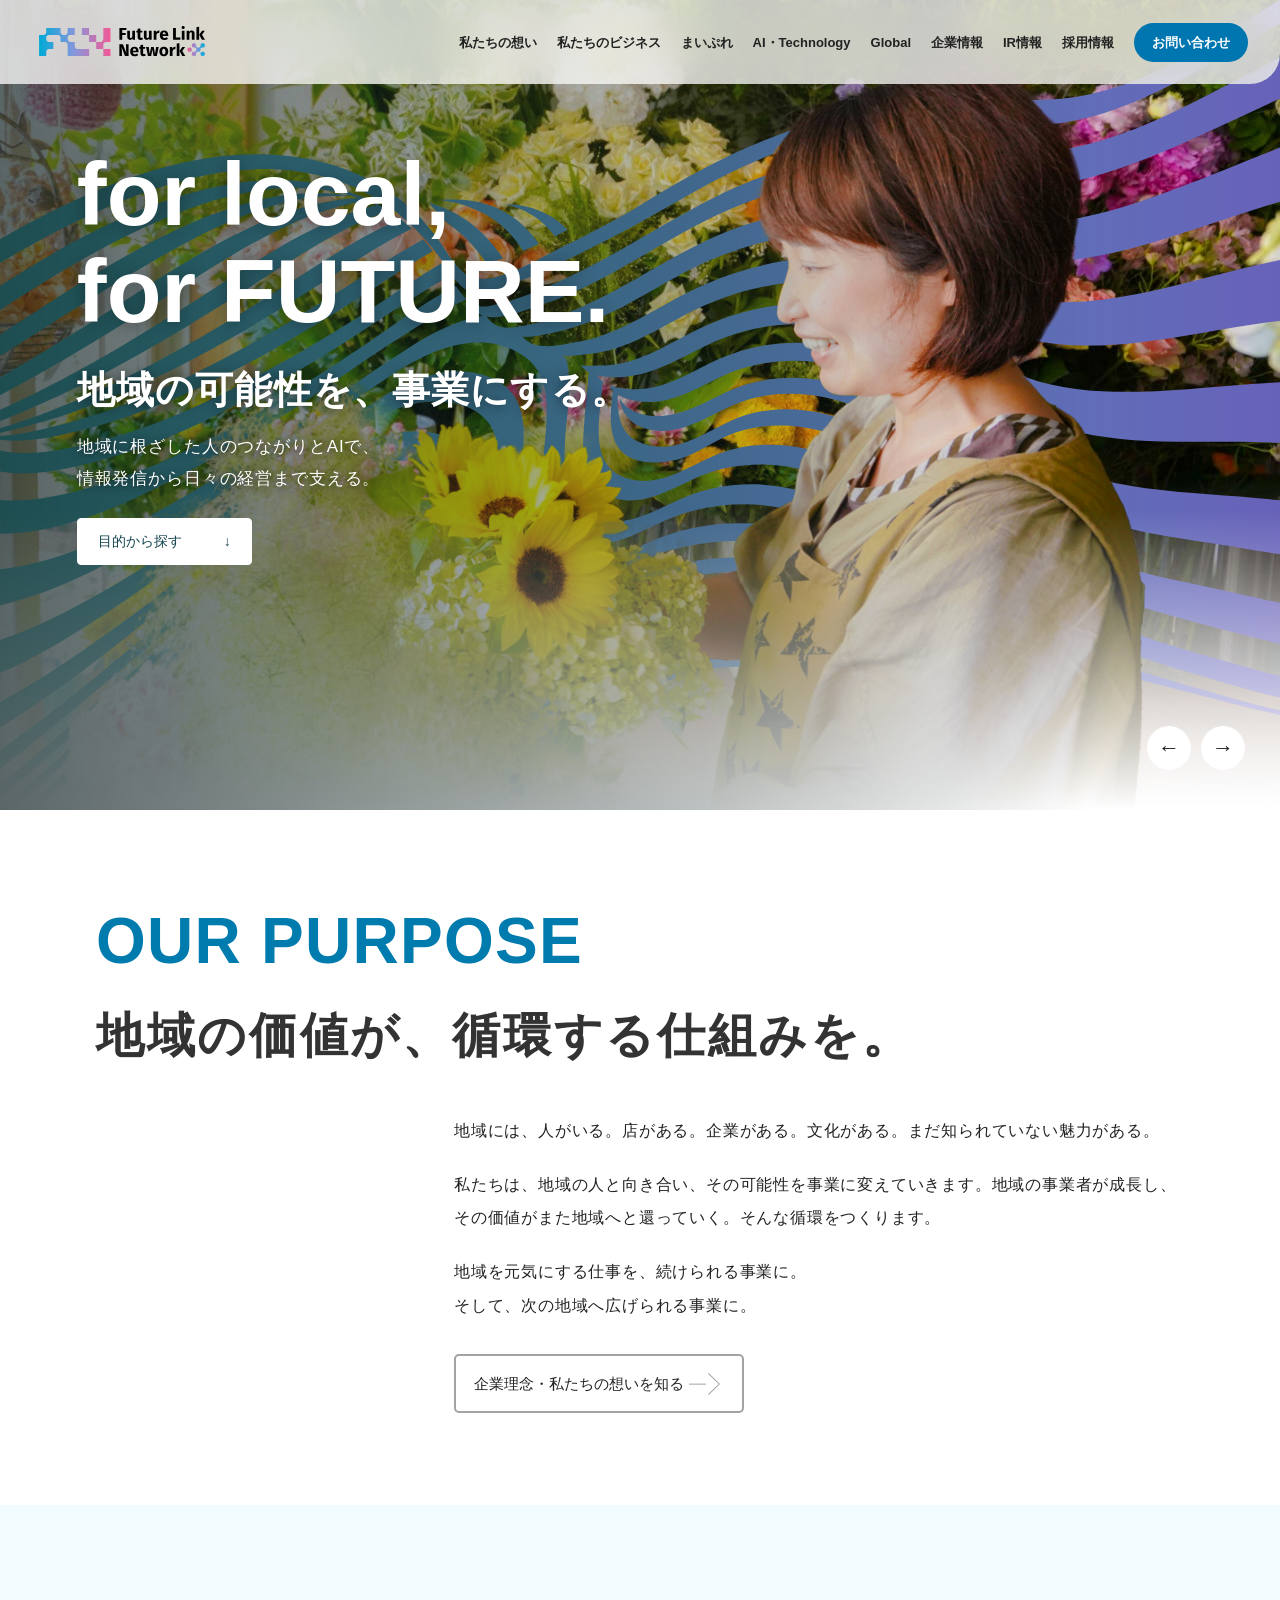
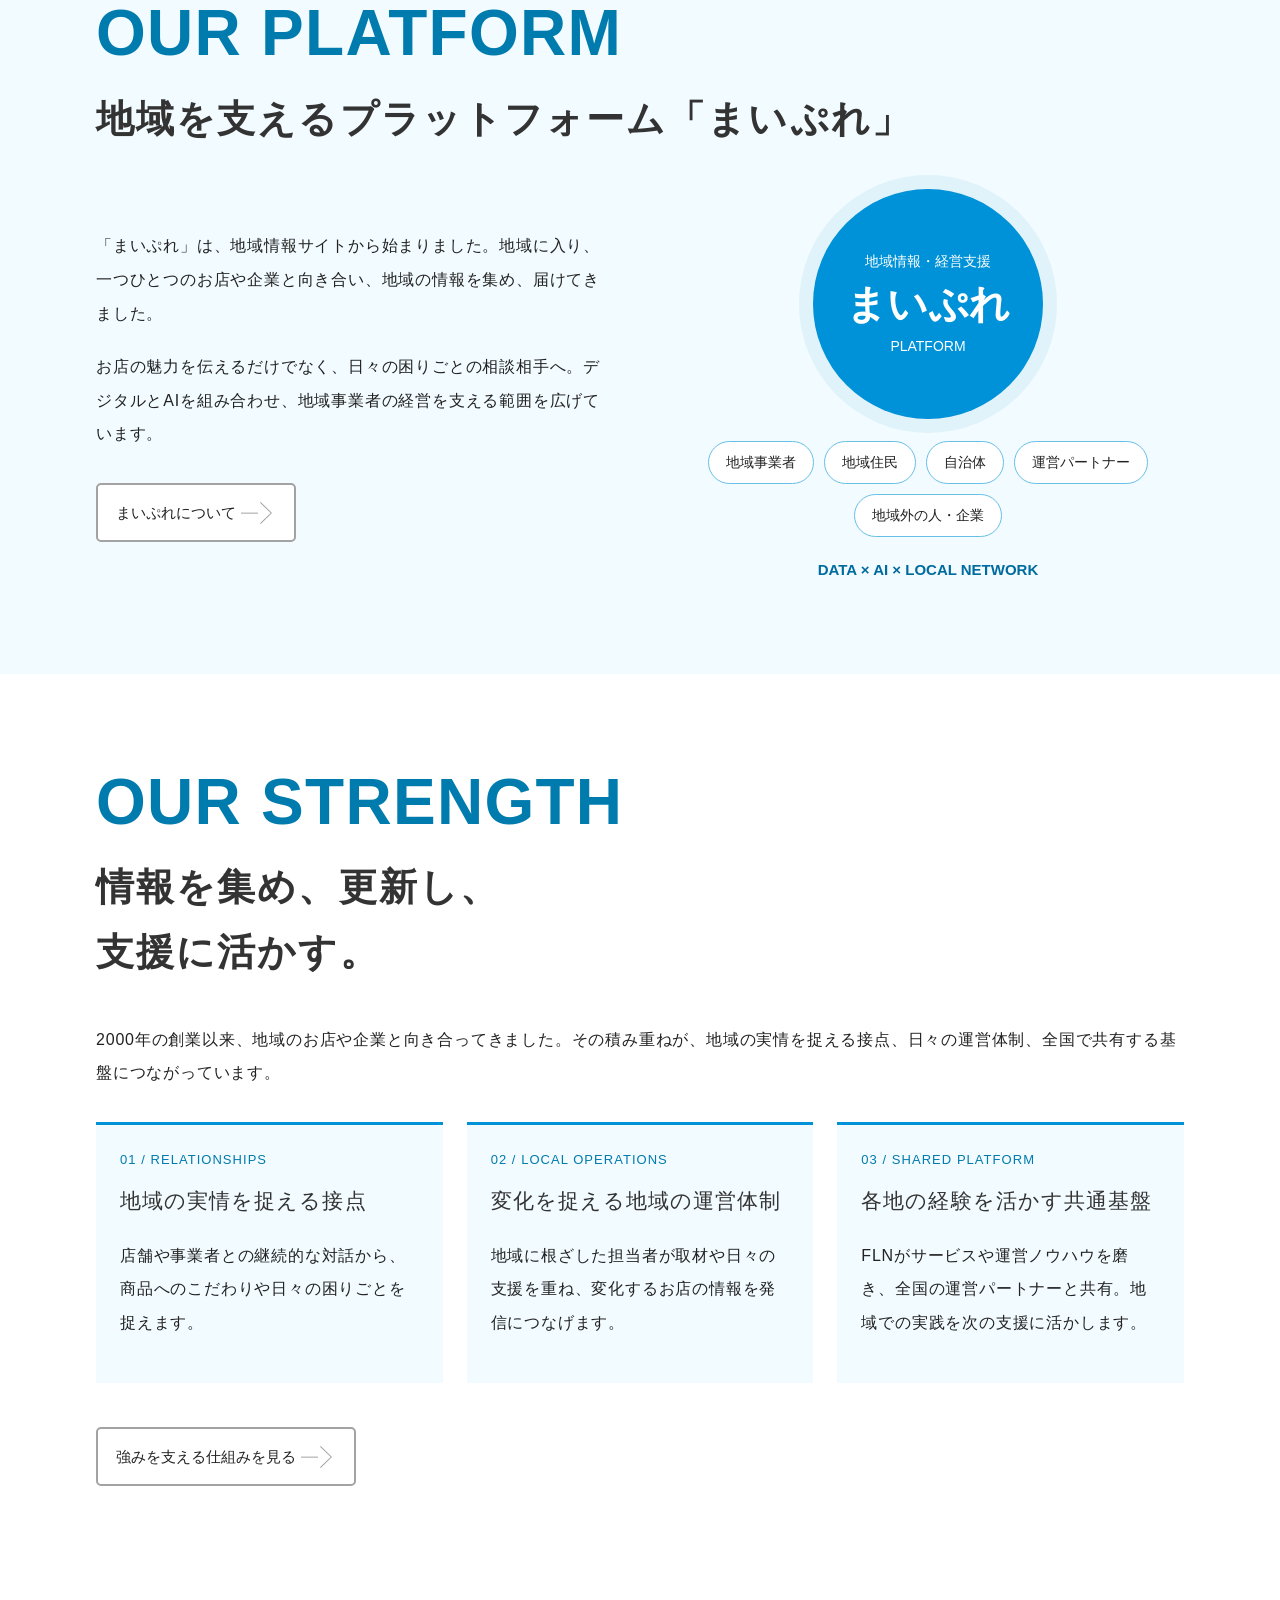
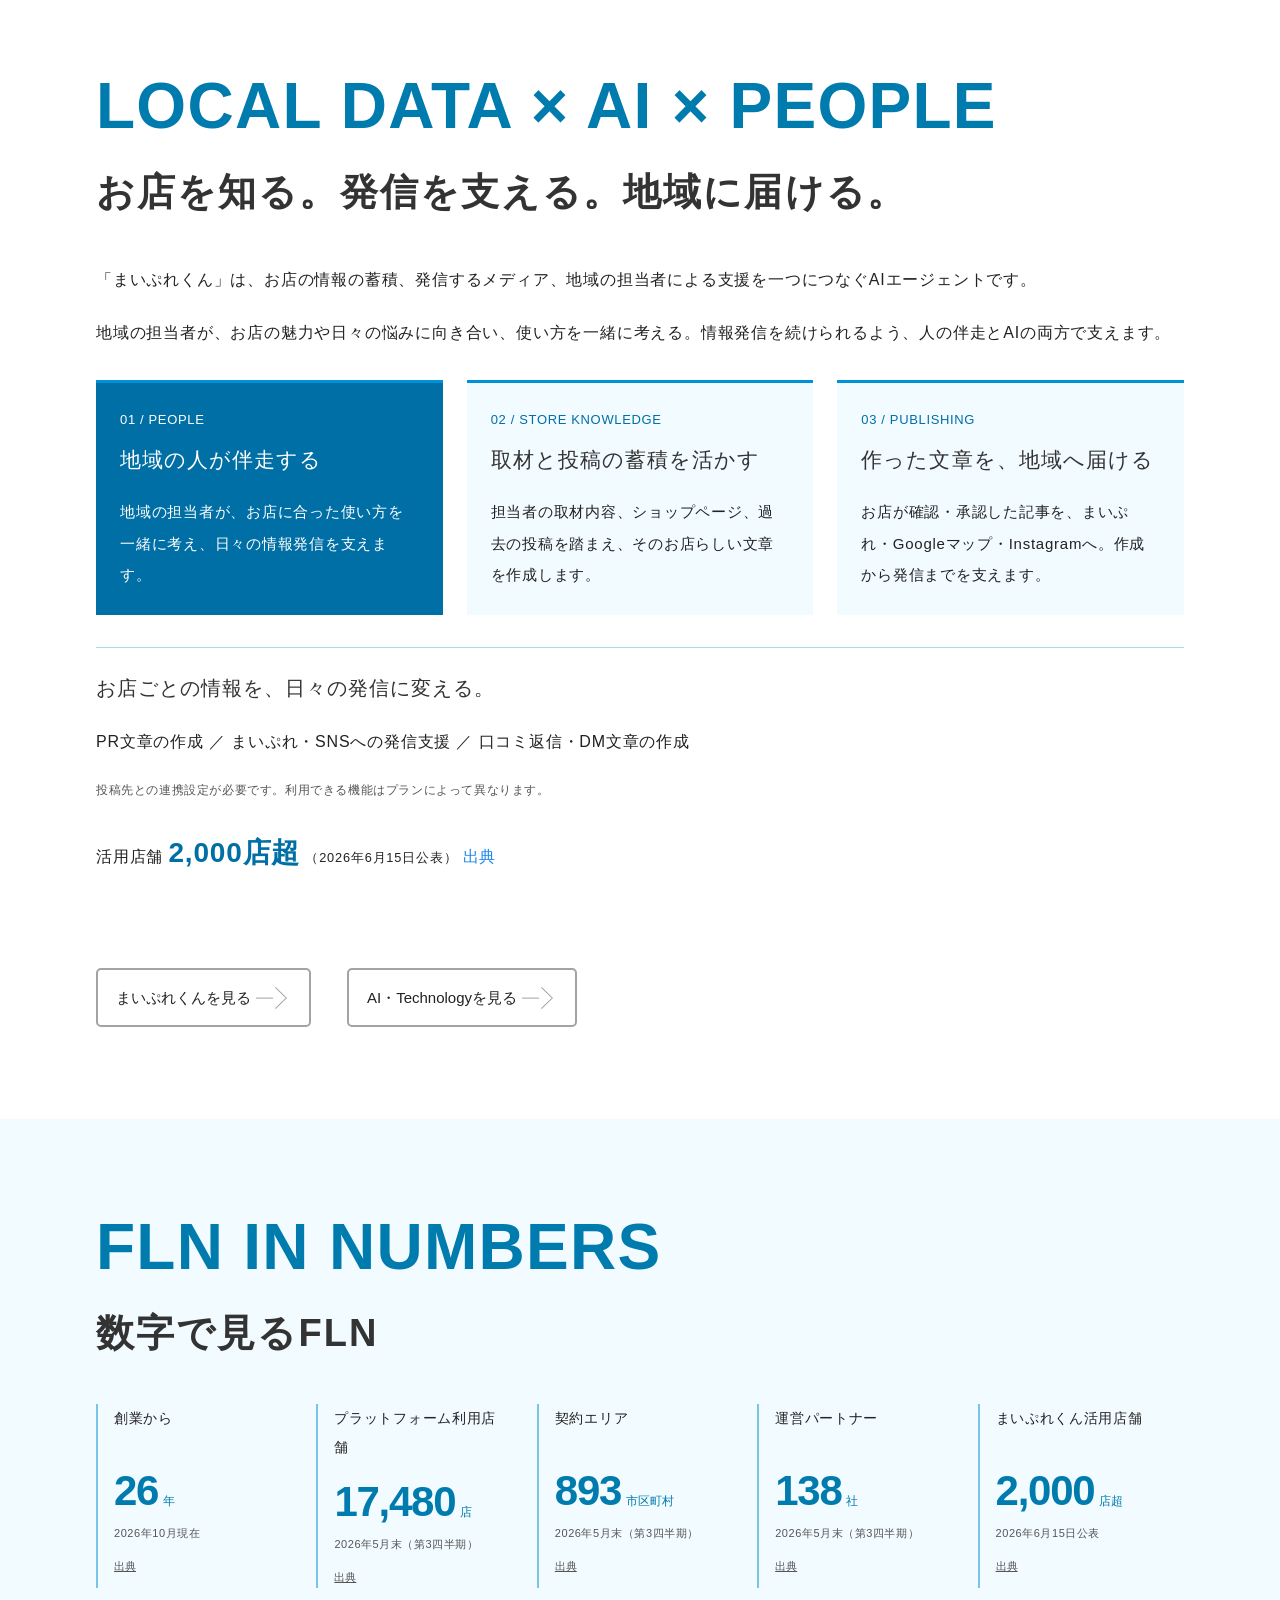
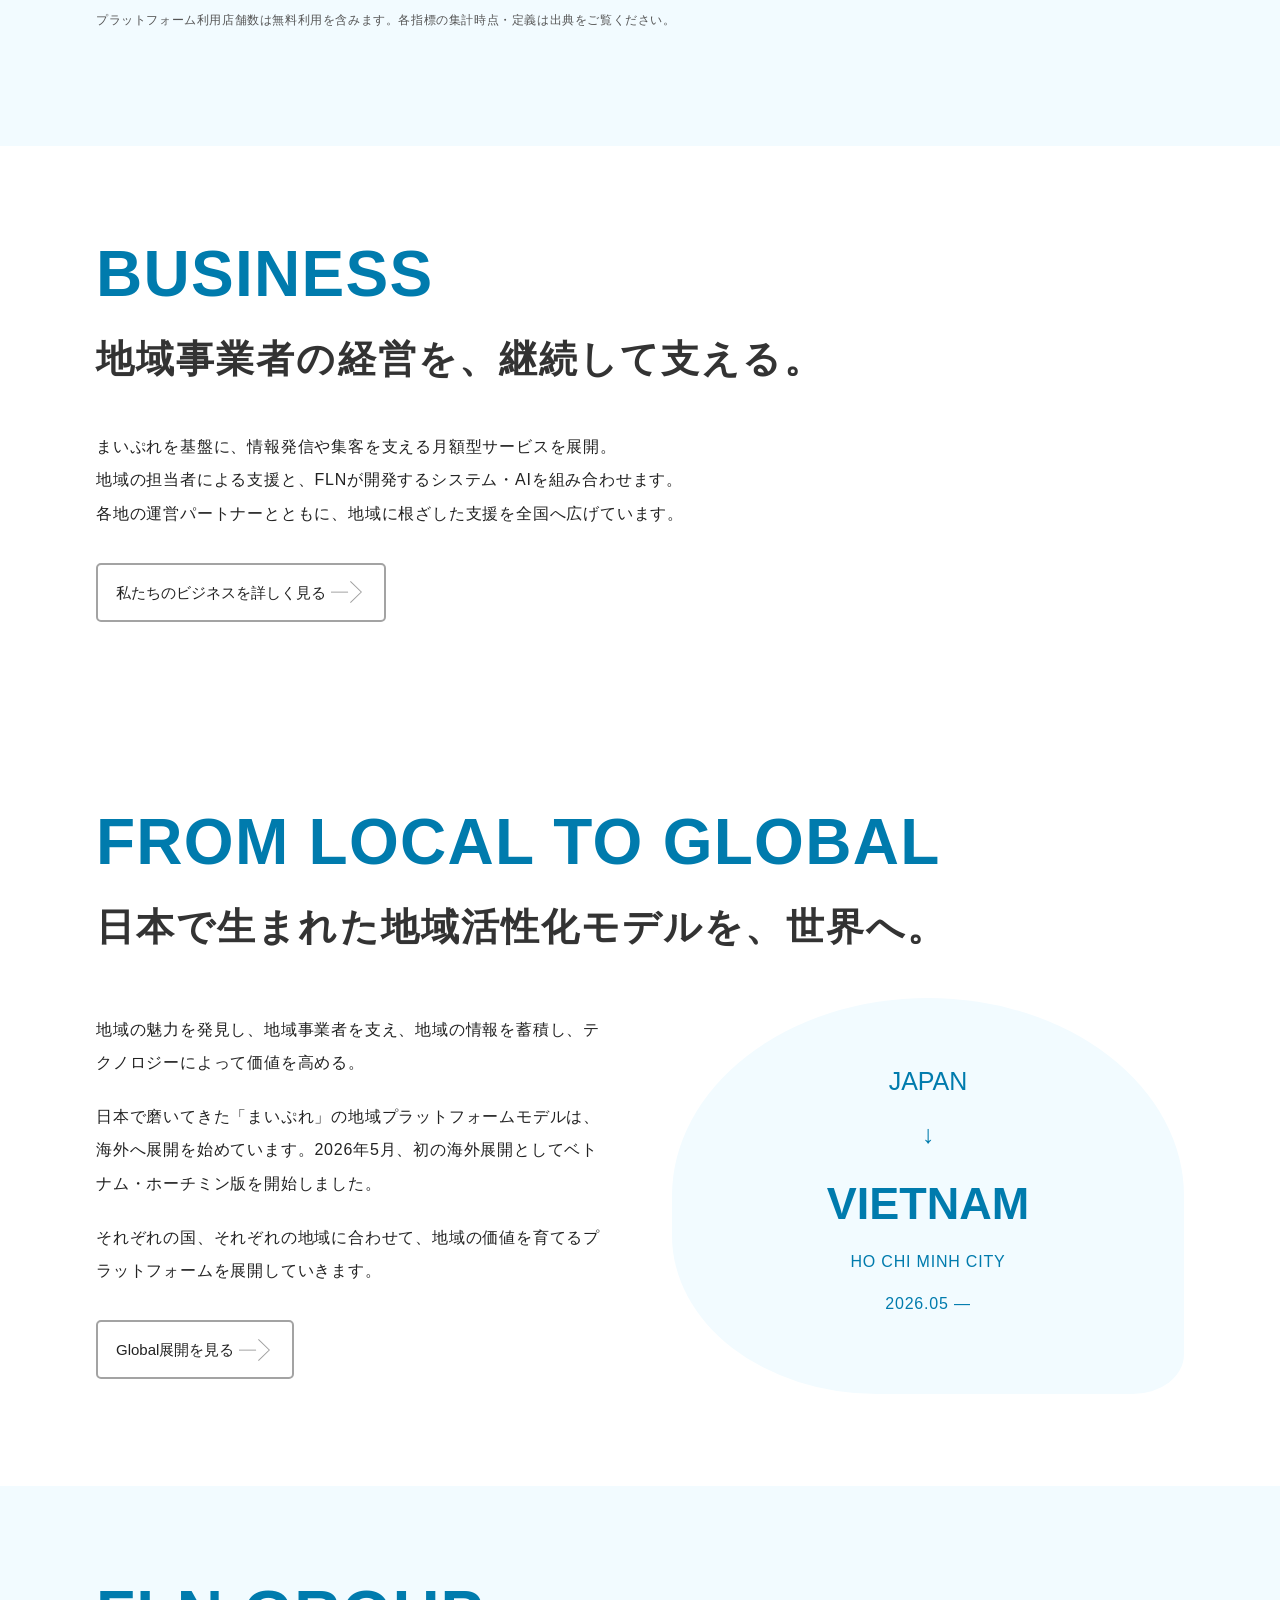
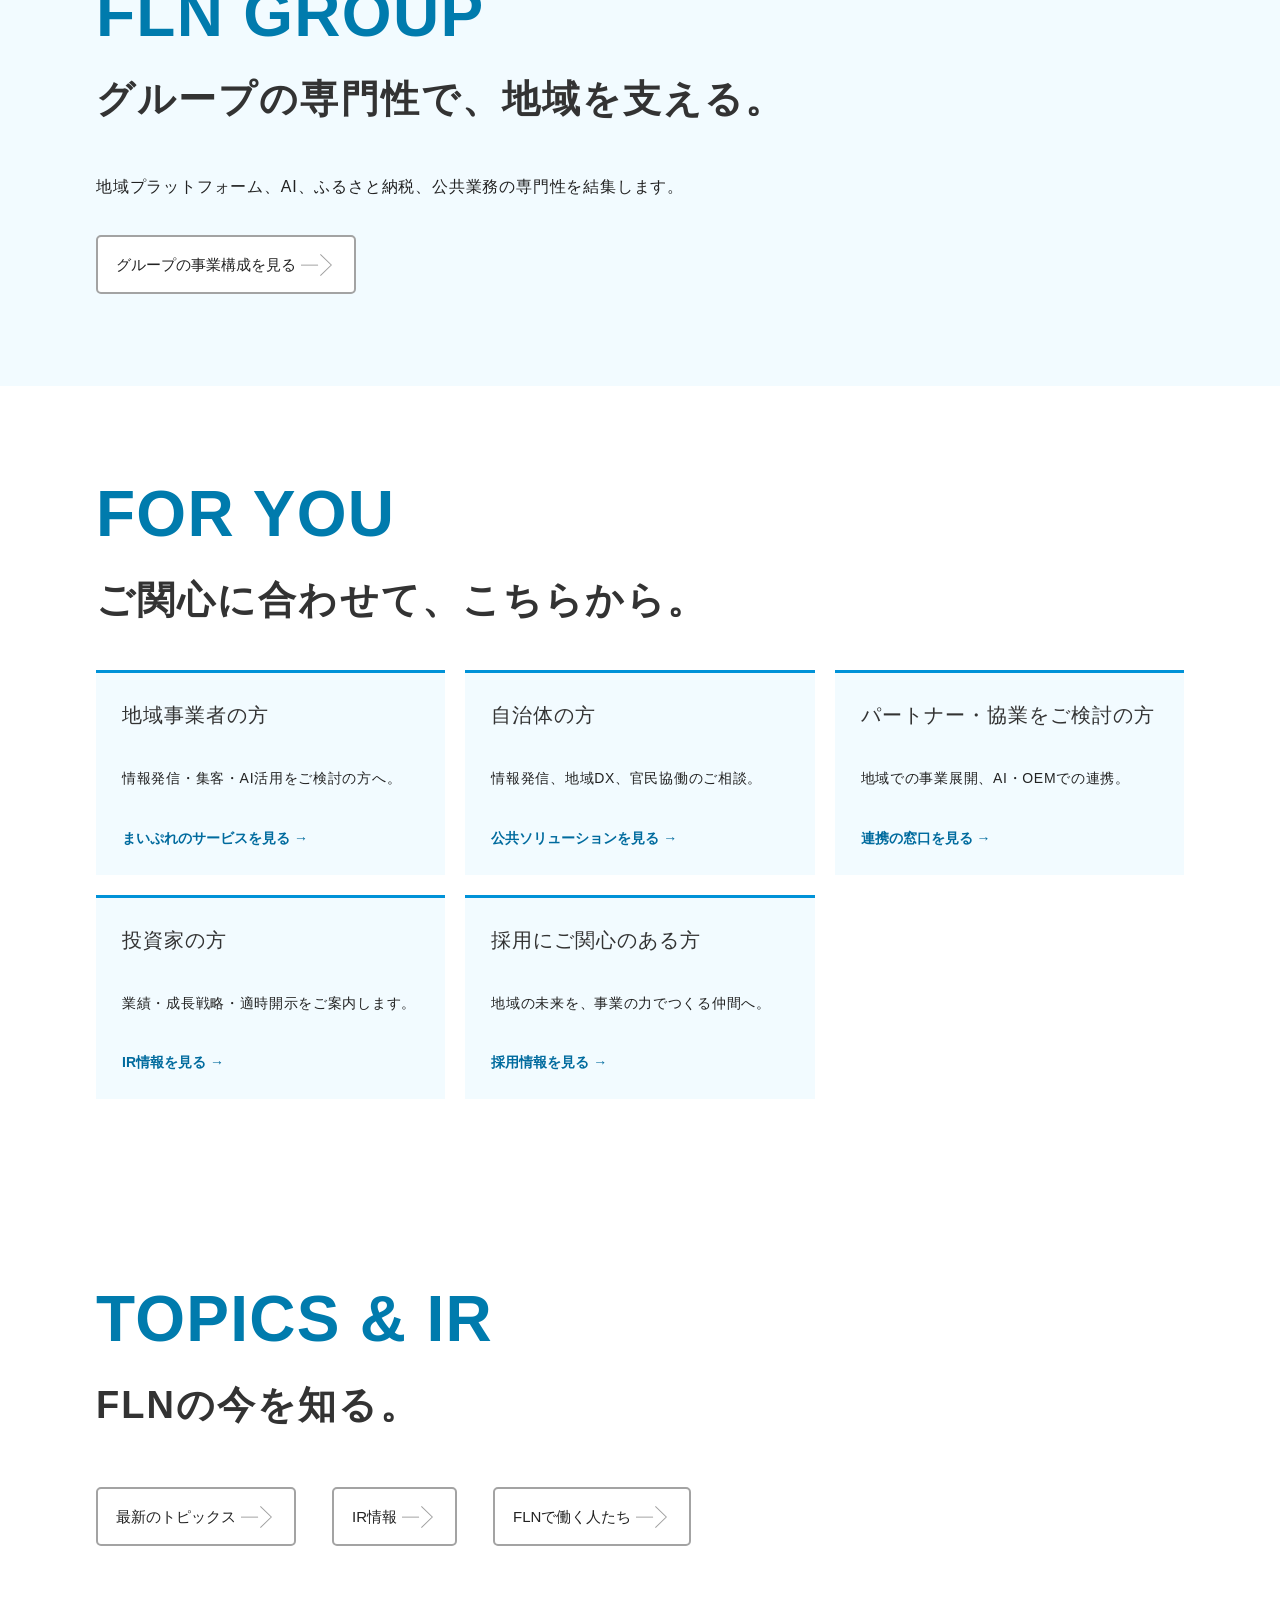
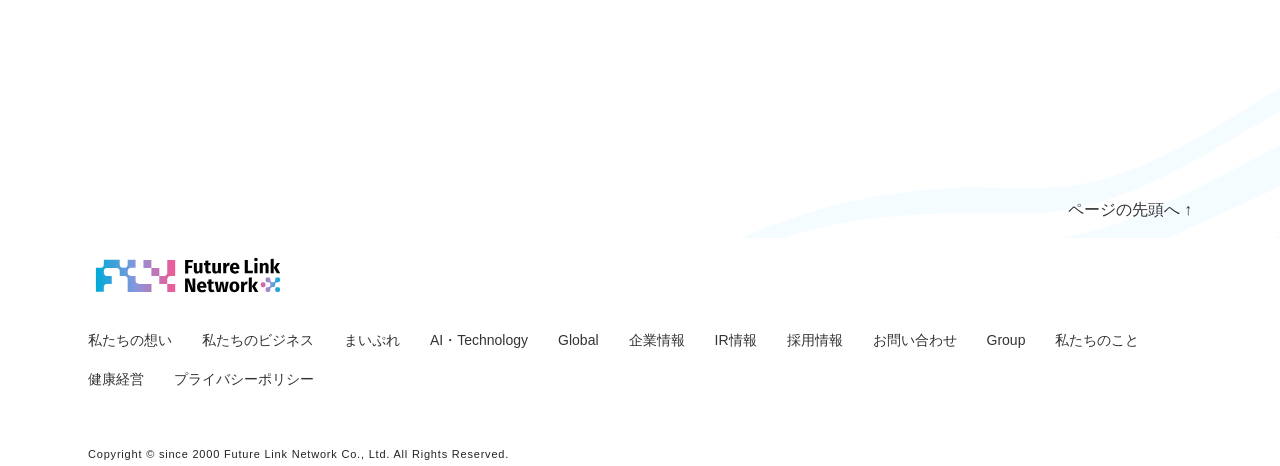
==== commit 4e4dfdc2: "Refine homepage focus, company voice, history and mobile revenue model" ====
--- a/index.html
+++ b/index.html
@@ -65,4 +65,4 @@
 
 
 
-	<div class="hero-controls"><button type="button" data-slide="previous" aria-label="前の写真">←</button><button type="button" data-slide="next" aria-label="次の写真">→</button></div></section><section class="renew-section purpose" id="purpose"><div class="uk-container"><div class="content_wrap"><h2 class="renew-heading"><span class="renew-en">OUR PURPOSE</span>地域の価値が、循環する仕組みを。</h2><div class="renew-copy"><p>地域には、人がいる。店がある。企業がある。文化がある。まだ知られていない魅力がある。</p><p>私たちは、地域の人と向き合い、その可能性を事業に変えていきます。地域の事業者が成長し、その価値がまた地域へと還っていく。そんな循環をつくります。</p><p>地域を元気にする仕事を、続けられる事業に。<br>そして、次の地域へ広げられる事業に。</p><a class="btn_link" href="./message/">企業理念・私たちの想いを知る</a></div></div></div></section><section class="renew-section tint" id="platform"><div class="uk-container"><div class="content_wrap"><h2 class="renew-heading"><span class="renew-en">OUR PLATFORM</span>地域を支えるプラットフォーム「まいぷれ」</h2><div class="split"><div><p>「まいぷれ」は、地域情報サイトから始まりました。地域に入り、一つひとつのお店や企業と向き合い、地域の情報を集め、届けてきました。</p><p>地域との継続的な対話を通じて情報を集め、更新し、支援に活かす。その仕組みにデジタルとAIを組み合わせ、情報発信から日々の経営へ、地域事業者を支える範囲を広げています。</p><a class="btn_link" href="./mypl/">まいぷれについて</a></div><figure class="platform-diagram"><div class="platform-core"><span>地域情報・経営支援</span><strong>まいぷれ</strong><span>PLATFORM</span></div><ul class="platform-nodes"><li>地域事業者</li><li>地域住民</li><li>自治体</li><li>運営パートナー</li><li>地域外の人・企業</li></ul><figcaption>DATA × AI × LOCAL NETWORK</figcaption></figure></div></div></div></section><section class="renew-section" id="approach"><div class="uk-container"><div class="content_wrap"><h2 class="renew-heading"><span class="renew-en">OUR STRENGTH</span>地域の情報を集め、<br>更新し続ける仕組み。</h2><p>2000年の創業以来、地域のお店や企業と向き合ってきました。その積み重ねが、地域の実情を捉える接点、日々の運営体制、全国で共有する基盤につながっています。</p><div class="knowledge-cards"><article><p class="renew-label">01 / RELATIONSHIPS</p><h3>地域の実情を捉える接点</h3><p>店舗や事業者との継続的な対話から、商品へのこだわりや日々の困りごとを捉えます。</p></article><article><p class="renew-label">02 / LOCAL OPERATIONS</p><h3>情報を集め、更新する体制</h3><p>地域に根ざした担当者が取材や日々の支援を重ね、変化するお店の情報を発信につなげます。</p></article><article><p class="renew-label">03 / SHARED PLATFORM</p><h3>各地の経験を活かす共通基盤</h3><p>FLNがサービスや運営ノウハウを磨き、全国の運営パートナーと共有。地域での実践を次の支援に活かします。</p></article></div><a class="btn_link" href="./business/#local-knowledge">強みを支える仕組みを見る</a></div></div></section><section class="renew-section " id="ai"><div class="uk-container"><div class="content_wrap"><h2 class="renew-heading"><span class="renew-en">LOCAL DATA × AI × PEOPLE</span>お店を知る。発信を支える。地域に届ける。</h2><p>「まいぷれくん」は、お店の情報の蓄積、発信するメディア、地域の担当者による支援を一つにつなぐAIエージェントです。</p><p>地域の担当者が、お店の魅力や日々の悩みに向き合い、使い方を一緒に考える。情報発信を続けられるよう、人の伴走とAIの両方で支えます。</p><div class="ai-strengths"><article><span>01 / PEOPLE</span><h3>地域の人が伴走する</h3><p>地域の担当者が、お店に合った使い方を一緒に考え、日々の情報発信を支えます。</p></article><article><span>02 / STORE KNOWLEDGE</span><h3>取材と投稿の蓄積を活かす</h3><p>担当者の取材内容、ショップページ、過去の投稿を踏まえ、そのお店らしい文章を作成します。</p></article><article><span>03 / PUBLISHING</span><h3>作った文章を、地域へ届ける</h3><p>お店が確認・承認した記事を、まいぷれ・Googleマップ・Instagramへ。作成から発信までを支えます。</p></article></div><div class="ai-capabilities"><h3>お店ごとの情報を、日々の発信に変える。</h3><p>PR文章の作成 ／ まいぷれ・SNSへの発信支援 ／ 口コミ返信・DM文章の作成</p><p class="renew-note">投稿先との連携設定が必要です。利用できる機能はプランによって異なります。</p><p>活用店舗 <strong>2,000店超</strong> <small>（2026年6月15日公表）</small> <a href="https://prtimes.jp/main/html/rd/p/000000496.000058260.html">出典</a></p></div><div class="renew-actions"><a class="btn_link" href="https://mypl.net/ai/">まいぷれくんを見る</a><a class="btn_link" href="./technology/">AI・Technologyを見る</a></div></div></div></section><section class="renew-section tint" id="numbers"><div class="uk-container"><div class="content_wrap"><h2 class="renew-heading"><span class="renew-en">FLN IN NUMBERS</span>数字で見るFLN</h2><div class="metrics"><div><p>創業から</p><strong>26<small>年</small></strong><p class="metric-date">2026年10月現在</p><a href="./company/" class="source-link">出典</a></div><div><p>プラットフォーム利用店舗</p><strong>17,480<small>店</small></strong><p class="metric-date">2026年5月末（第3四半期）</p><a href="https://global-assets.irdirect.jp/pdf/menu_file/9241/20260716123546_1676.pdf" class="source-link">出典</a></div><div><p>契約エリア</p><strong>893<small>市区町村</small></strong><p class="metric-date">2026年5月末（第3四半期）</p><a href="https://global-assets.irdirect.jp/pdf/menu_file/9241/20260716123546_1676.pdf" class="source-link">出典</a></div><div><p>運営パートナー</p><strong>138<small>社</small></strong><p class="metric-date">2026年5月末（第3四半期）</p><a href="https://global-assets.irdirect.jp/pdf/menu_file/9241/20260716123546_1676.pdf" class="source-link">出典</a></div><div><p>まいぷれくん活用店舗</p><strong>2,000<small>店超</small></strong><p class="metric-date">2026年6月15日公表</p><a href="https://prtimes.jp/main/html/rd/p/000000496.000058260.html" class="source-link">出典</a></div></div><p class="renew-note">プラットフォーム利用店舗数は無料利用を含みます。各指標の集計時点・定義は出典をご覧ください。</p></div></div></section><section class="renew-section " id="business"><div class="uk-container"><div class="content_wrap"><h2 class="renew-heading"><span class="renew-en">BUSINESS</span>地域事業者の経営を、継続して支える。</h2><p>地域情報プラットフォーム「まいぷれ」を基盤に、月額型の情報発信・集客支援サービスを展開。FLNによる開発と、運営パートナーによる地域での運営を組み合わせ、全国へ広げています。</p><div class="business-model"><div class="model-foundation"><p class="renew-label">PLATFORM / 事業基盤</p><h3>地域情報プラットフォーム「まいぷれ」</h3><p>地域との継続的な接点を通じて、情報を集め、更新し、支援に活かす仕組み。</p></div><article class="model-core"><p class="renew-label">CORE SERVICE / 中核サービス</p><h3>地域事業者の経営を、<br>まいぷれとAIで支える。</h3><p>情報発信や集客を支える月額型サービスと、地域の担当者による継続的な支援を組み合わせます。日々の業務で役立つ価値を高め、使い続けていただくことを、継続収益の成長につなげます。</p><div class="renew-actions"><a class="btn_link" href="./business/#support">地域事業者支援について</a><a class="btn_link" href="./technology/">まいぷれくん・AIについて</a></div></article><div class="model-expansion"><p class="renew-label">HOW WE SCALE / 広がる仕組み</p><h3>FLNが開発し、地域の運営パートナーが運営する。</h3><div class="partner-model"><article><span>01 / FLN</span><h4>仕組みをつくる</h4><p>サービス・AI・システムの開発<br>ブランドづくり・運営支援</p></article><article><span>02 / 運営パートナー</span><h4>地域で育てる</h4><p>地域のまいぷれを運営<br>営業・取材・情報発信・活用支援</p></article><article><span>03 / 地域事業者・住民</span><h4>地域で使う</h4><p>お店の魅力を届ける<br>地域の情報を暮らしに活かす</p></article></div><p>地域を知る企業が、その地域のまいぷれを運営します。FLNは仕組みを磨き、運営パートナーは地域との関係を育てる。この分業によって、一つの地域で磨いたサービスを、次の地域へ広げていきます。</p><p class="renew-note">運営パートナー138社・契約エリア893市区町村（2026年5月末）。<a href="https://global-assets.irdirect.jp/pdf/menu_file/9241/20260716123546_1676.pdf">決算説明資料</a></p><div class="model-channels"><a href="./business/#partner"><strong>運営パートナー</strong><span>地域のまいぷれを運営し、事業者との関係を育てる。</span></a><a href="./technology/#oem"><strong>OEM</strong><span>協業先のブランドと顧客基盤を通じて、サービスを届ける。</span></a><a href="./global/"><strong>海外展開</strong><span>ホーチミンを起点に、地域に合わせて運営モデルを展開する。</span></a></div></div><div class="model-fields"><p class="renew-label">LOCAL SOLUTIONS / 地域との接点を広げる</p><p>自治体や地域の外の人との接点を増やし、地域プラットフォームのつながりを育てます。</p><div class="model-field-grid"><article><h3>官民協働</h3><p>自治体とともに、情報発信や地域DXを通じて地域課題に向き合います。</p><a class="btn_link" href="./business/#public">公共ソリューション</a></article><article><h3>関係人口創出</h3><p>地域の仕事・人・活動に関わる機会をつくり、地域の内外をつなぎます。</p><a class="btn_link" href="./business/#relationship">関係人口創出</a></article></div></div></div><a class="btn_link" href="./business/">私たちのビジネスを詳しく見る</a></div></div></section><section class="renew-section " id="global"><div class="uk-container"><div class="content_wrap"><h2 class="renew-heading"><span class="renew-en">FROM LOCAL TO GLOBAL</span>日本で生まれた地域活性化モデルを、世界へ。</h2><div class="split"><div><p>地域の魅力を発見し、地域事業者を支え、地域の情報を蓄積し、テクノロジーによって価値を高める。</p><p>日本で磨いてきた「まいぷれ」の地域プラットフォームモデルは、海外へ展開を始めています。2026年5月、初の海外展開としてベトナム・ホーチミン版を開始しました。</p><p>それぞれの国、それぞれの地域に合わせて、地域の価値を育てるプラットフォームを展開していきます。</p><a class="btn_link" href="./global/">Global展開を見る</a></div><div class="global-panel"><span>JAPAN</span><span aria-hidden="true">↓</span><strong>VIETNAM</strong><p>HO CHI MINH CITY</p><p>2026.05 —</p></div></div></div></div></section><section class="renew-section tint" id="group"><div class="uk-container"><div class="content_wrap"><h2 class="renew-heading"><span class="renew-en">FLN GROUP</span>グループの専門性で、地域を支える。</h2><div class="group-grid"><article><p class="renew-label">PLATFORM</p><h3>フューチャーリンクネットワーク</h3><p>まいぷれを中核に、地域事業者支援、パートナー事業、公共ソリューション、関係人口創出、海外展開を担います。</p></article><article><p class="renew-label">AI / TECHNOLOGY</p><h3>地域活性AIテクノロジーズ</h3><p>地域情報発信支援のノウハウを活かし、AIサービスのOEM提供、地域AIソリューション、活用定着支援を展開します。</p><a class="btn_link" href="https://local-revitalization.ai/">地域活性AIテクノロジーズへ</a></article><article><p class="renew-label">FURUSATO SUPPORT</p><h3>フューチャーリンクローカルサポート</h3><p>2026年10月1日、FLNのふるさと納税事業を承継。専門会社として、地域事業者・自治体へのふるさと納税支援を担います。</p><a class="btn_link" href="https://futurelink-ls.co.jp/">フューチャーリンクローカルサポートへ</a></article><article><p class="renew-label">PUBLIC BPO</p><h3>公共BPO</h3><p>自治体向けコールセンターやバックオフィス業務、業務効率化・DX支援を通じて、地域の事業運営を支えます。</p><a class="btn_link" href="https://public-bpo.co.jp/">公共BPOへ</a></article></div><a class="btn_link" href="./group/">グループの事業構成を見る</a></div></div></section><section class="renew-section " id="for-you"><div class="uk-container"><div class="content_wrap"><h2 class="renew-heading"><span class="renew-en">FOR YOU</span>ご関心に合わせて、こちらから。</h2><div class="visitor-grid"><a class="visitor-card" href="./mypl/"><h3>地域事業者の方</h3><p>情報発信・集客・AI活用をご検討の方へ。</p><span>まいぷれのサービスを見る →</span></a><a class="visitor-card" href="./business/#public"><h3>自治体の方</h3><p>情報発信、地域DX、官民協働のご相談。</p><span>公共ソリューションを見る →</span></a><a class="visitor-card" href="./inquiry/#partner"><h3>パートナー・協業をご検討の方</h3><p>地域での事業展開、AI・OEMでの連携。</p><span>連携の窓口を見る →</span></a><a class="visitor-card" href="https://www.futurelink.co.jp/ir/"><h3>投資家の方</h3><p>業績・成長戦略・適時開示をご案内します。</p><span>IR情報を見る →</span></a><a class="visitor-card" href="https://near-foam-7a2.notion.site/eeb8e414945f82809694819978bc69b9"><h3>採用にご関心のある方</h3><p>地域の未来を、事業の力でつくる仲間へ。</p><span>採用情報を見る →</span></a></div></div></div></section><section class="renew-section " id="news"><div class="uk-container"><div class="content_wrap"><h2 class="renew-heading"><span class="renew-en">TOPICS & IR</span>FLNの今を知る。</h2><div class="renew-actions"><a class="btn_link" href="https://www.futurelink.co.jp/topic_year/2026/">最新のトピックス</a><a class="btn_link" href="https://www.futurelink.co.jp/ir/">IR情報</a><a class="btn_link" href="https://www.futurelink.co.jp/member/">FLNで働く人たち</a></div></div></div></section></main><footer class="renew-footer"><div class="sec_footer"><div class="uk-container"><a href="#top" class="renew-back-top">ページの先頭へ ↑</a><img src="./files/images/logo3.svg" width="200" alt="フューチャーリンクネットワーク"><ul class="renew-footer-nav"><li><a href="./message/">私たちの想い</a></li><li><a href="./business/">私たちのビジネス</a></li><li><a href="./mypl/">まいぷれ</a></li><li><a href="./technology/">AI・Technology</a></li><li><a href="./global/">Global</a></li><li><a href="./company/">企業情報</a></li><li><a href="https://www.futurelink.co.jp/ir/">IR情報</a></li><li><a href="https://near-foam-7a2.notion.site/eeb8e414945f82809694819978bc69b9">採用情報</a></li><li><a href="./inquiry/">お問い合わせ</a></li><li><a href="./group/">Group</a></li><li><a href="https://www.futurelink.co.jp/member/">私たちのこと</a></li><li><a href="https://www.futurelink.co.jp/health_management/">健康経営</a></li><li><a href="https://www.futurelink.co.jp/privacy/">プライバシーポリシー</a></li></ul><p><small>Copyright © since 2000 Future Link Network Co., Ltd. All Rights Reserved.</small></p></div></div></footer></body></html>+	<div class="hero-controls"><button type="button" data-slide="previous" aria-label="前の写真">←</button><button type="button" data-slide="next" aria-label="次の写真">→</button></div></section><section class="renew-section purpose" id="purpose"><div class="uk-container"><div class="content_wrap"><h2 class="renew-heading"><span class="renew-en">OUR PURPOSE</span>地域の価値が、循環する仕組みを。</h2><div class="renew-copy"><p>地域には、人がいる。店がある。企業がある。文化がある。まだ知られていない魅力がある。</p><p>私たちは、地域の人と向き合い、その可能性を事業に変えていきます。地域の事業者が成長し、その価値がまた地域へと還っていく。そんな循環をつくります。</p><p>地域を元気にする仕事を、続けられる事業に。<br>そして、次の地域へ広げられる事業に。</p><a class="btn_link" href="./message/">企業理念・私たちの想いを知る</a></div></div></div></section><section class="renew-section tint" id="platform"><div class="uk-container"><div class="content_wrap"><h2 class="renew-heading"><span class="renew-en">OUR PLATFORM</span>地域を支えるプラットフォーム「まいぷれ」</h2><div class="split"><div><p>「まいぷれ」は、地域情報サイトから始まりました。地域に入り、一つひとつのお店や企業と向き合い、地域の情報を集め、届けてきました。</p><p>お店の魅力を伝えるだけでなく、日々の困りごとの相談相手へ。デジタルとAIを組み合わせ、地域事業者の経営を支える範囲を広げています。</p><a class="btn_link" href="./mypl/">まいぷれについて</a></div><figure class="platform-diagram"><div class="platform-core"><span>地域情報・経営支援</span><strong>まいぷれ</strong><span>PLATFORM</span></div><ul class="platform-nodes"><li>地域事業者</li><li>地域住民</li><li>自治体</li><li>運営パートナー</li><li>地域外の人・企業</li></ul><figcaption>DATA × AI × LOCAL NETWORK</figcaption></figure></div></div></div></section><section class="renew-section" id="approach"><div class="uk-container"><div class="content_wrap"><h2 class="renew-heading"><span class="renew-en">OUR STRENGTH</span>情報を集め、更新し、<br>支援に活かす。</h2><p>2000年の創業以来、地域のお店や企業と向き合ってきました。その積み重ねが、地域の実情を捉える接点、日々の運営体制、全国で共有する基盤につながっています。</p><div class="knowledge-cards"><article><p class="renew-label">01 / RELATIONSHIPS</p><h3>地域の実情を捉える接点</h3><p>店舗や事業者との継続的な対話から、商品へのこだわりや日々の困りごとを捉えます。</p></article><article><p class="renew-label">02 / LOCAL OPERATIONS</p><h3>変化を捉える地域の運営体制</h3><p>地域に根ざした担当者が取材や日々の支援を重ね、変化するお店の情報を発信につなげます。</p></article><article><p class="renew-label">03 / SHARED PLATFORM</p><h3>各地の経験を活かす共通基盤</h3><p>FLNがサービスや運営ノウハウを磨き、全国の運営パートナーと共有。地域での実践を次の支援に活かします。</p></article></div><a class="btn_link" href="./business/#local-knowledge">強みを支える仕組みを見る</a></div></div></section><section class="renew-section " id="ai"><div class="uk-container"><div class="content_wrap"><h2 class="renew-heading"><span class="renew-en">LOCAL DATA × AI × PEOPLE</span>お店を知る。発信を支える。地域に届ける。</h2><p>「まいぷれくん」は、お店の情報の蓄積、発信するメディア、地域の担当者による支援を一つにつなぐAIエージェントです。</p><p>地域の担当者が、お店の魅力や日々の悩みに向き合い、使い方を一緒に考える。情報発信を続けられるよう、人の伴走とAIの両方で支えます。</p><div class="ai-strengths"><article><span>01 / PEOPLE</span><h3>地域の人が伴走する</h3><p>地域の担当者が、お店に合った使い方を一緒に考え、日々の情報発信を支えます。</p></article><article><span>02 / STORE KNOWLEDGE</span><h3>取材と投稿の蓄積を活かす</h3><p>担当者の取材内容、ショップページ、過去の投稿を踏まえ、そのお店らしい文章を作成します。</p></article><article><span>03 / PUBLISHING</span><h3>作った文章を、地域へ届ける</h3><p>お店が確認・承認した記事を、まいぷれ・Googleマップ・Instagramへ。作成から発信までを支えます。</p></article></div><div class="ai-capabilities"><h3>お店ごとの情報を、日々の発信に変える。</h3><p>PR文章の作成 ／ まいぷれ・SNSへの発信支援 ／ 口コミ返信・DM文章の作成</p><p class="renew-note">投稿先との連携設定が必要です。利用できる機能はプランによって異なります。</p><p>活用店舗 <strong>2,000店超</strong> <small>（2026年6月15日公表）</small> <a href="https://prtimes.jp/main/html/rd/p/000000496.000058260.html">出典</a></p></div><div class="renew-actions"><a class="btn_link" href="https://mypl.net/ai/">まいぷれくんを見る</a><a class="btn_link" href="./technology/">AI・Technologyを見る</a></div></div></div></section><section class="renew-section tint" id="numbers"><div class="uk-container"><div class="content_wrap"><h2 class="renew-heading"><span class="renew-en">FLN IN NUMBERS</span>数字で見るFLN</h2><div class="metrics"><div><p>創業から</p><strong>26<small>年</small></strong><p class="metric-date">2026年10月現在</p><a href="./company/" class="source-link">出典</a></div><div><p>プラットフォーム利用店舗</p><strong>17,480<small>店</small></strong><p class="metric-date">2026年5月末（第3四半期）</p><a href="https://global-assets.irdirect.jp/pdf/menu_file/9241/20260716123546_1676.pdf" class="source-link">出典</a></div><div><p>契約エリア</p><strong>893<small>市区町村</small></strong><p class="metric-date">2026年5月末（第3四半期）</p><a href="https://global-assets.irdirect.jp/pdf/menu_file/9241/20260716123546_1676.pdf" class="source-link">出典</a></div><div><p>運営パートナー</p><strong>138<small>社</small></strong><p class="metric-date">2026年5月末（第3四半期）</p><a href="https://global-assets.irdirect.jp/pdf/menu_file/9241/20260716123546_1676.pdf" class="source-link">出典</a></div><div><p>まいぷれくん活用店舗</p><strong>2,000<small>店超</small></strong><p class="metric-date">2026年6月15日公表</p><a href="https://prtimes.jp/main/html/rd/p/000000496.000058260.html" class="source-link">出典</a></div></div><p class="renew-note">プラットフォーム利用店舗数は無料利用を含みます。各指標の集計時点・定義は出典をご覧ください。</p></div></div></section><section class="renew-section " id="business"><div class="uk-container"><div class="content_wrap"><h2 class="renew-heading"><span class="renew-en">BUSINESS</span>地域事業者の経営を、継続して支える。</h2><p>まいぷれを基盤に、情報発信や集客を支える月額型サービスを展開。<br>地域の担当者による支援と、FLNが開発するシステム・AIを組み合わせます。<br>各地の運営パートナーとともに、地域に根ざした支援を全国へ広げています。</p><a class="btn_link" href="./business/">私たちのビジネスを詳しく見る</a></div></div></section><section class="renew-section " id="global"><div class="uk-container"><div class="content_wrap"><h2 class="renew-heading"><span class="renew-en">FROM LOCAL TO GLOBAL</span>日本で生まれた地域活性化モデルを、世界へ。</h2><div class="split"><div><p>地域の魅力を発見し、地域事業者を支え、地域の情報を蓄積し、テクノロジーによって価値を高める。</p><p>日本で磨いてきた「まいぷれ」の地域プラットフォームモデルは、海外へ展開を始めています。2026年5月、初の海外展開としてベトナム・ホーチミン版を開始しました。</p><p>それぞれの国、それぞれの地域に合わせて、地域の価値を育てるプラットフォームを展開していきます。</p><a class="btn_link" href="./global/">Global展開を見る</a></div><div class="global-panel"><span>JAPAN</span><span aria-hidden="true">↓</span><strong>VIETNAM</strong><p>HO CHI MINH CITY</p><p>2026.05 —</p></div></div></div></div></section><section class="renew-section tint" id="group"><div class="uk-container"><div class="content_wrap"><h2 class="renew-heading"><span class="renew-en">FLN GROUP</span>グループの専門性で、地域を支える。</h2><p>地域プラットフォーム、AI、ふるさと納税、公共業務の専門性を結集します。</p><a class="btn_link" href="./group/">グループの事業構成を見る</a></div></div></section><section class="renew-section " id="for-you"><div class="uk-container"><div class="content_wrap"><h2 class="renew-heading"><span class="renew-en">FOR YOU</span>ご関心に合わせて、こちらから。</h2><div class="visitor-grid"><a class="visitor-card" href="./mypl/"><h3>地域事業者の方</h3><p>情報発信・集客・AI活用をご検討の方へ。</p><span>まいぷれのサービスを見る →</span></a><a class="visitor-card" href="./business/#public"><h3>自治体の方</h3><p>情報発信、地域DX、官民協働のご相談。</p><span>公共ソリューションを見る →</span></a><a class="visitor-card" href="./inquiry/#partner"><h3>パートナー・協業をご検討の方</h3><p>地域での事業展開、AI・OEMでの連携。</p><span>連携の窓口を見る →</span></a><a class="visitor-card" href="https://www.futurelink.co.jp/ir/"><h3>投資家の方</h3><p>業績・成長戦略・適時開示をご案内します。</p><span>IR情報を見る →</span></a><a class="visitor-card" href="https://near-foam-7a2.notion.site/eeb8e414945f82809694819978bc69b9"><h3>採用にご関心のある方</h3><p>地域の未来を、事業の力でつくる仲間へ。</p><span>採用情報を見る →</span></a></div></div></div></section><section class="renew-section " id="news"><div class="uk-container"><div class="content_wrap"><h2 class="renew-heading"><span class="renew-en">TOPICS & IR</span>FLNの今を知る。</h2><div class="renew-actions"><a class="btn_link" href="https://www.futurelink.co.jp/topic_year/2026/">最新のトピックス</a><a class="btn_link" href="https://www.futurelink.co.jp/ir/">IR情報</a><a class="btn_link" href="https://www.futurelink.co.jp/member/">FLNで働く人たち</a></div></div></div></section></main><footer class="renew-footer"><div class="sec_footer"><div class="uk-container"><a href="#top" class="renew-back-top">ページの先頭へ ↑</a><img src="./files/images/logo3.svg" width="200" alt="フューチャーリンクネットワーク"><ul class="renew-footer-nav"><li><a href="./message/">私たちの想い</a></li><li><a href="./business/">私たちのビジネス</a></li><li><a href="./mypl/">まいぷれ</a></li><li><a href="./technology/">AI・Technology</a></li><li><a href="./global/">Global</a></li><li><a href="./company/">企業情報</a></li><li><a href="https://www.futurelink.co.jp/ir/">IR情報</a></li><li><a href="https://near-foam-7a2.notion.site/eeb8e414945f82809694819978bc69b9">採用情報</a></li><li><a href="./inquiry/">お問い合わせ</a></li><li><a href="./group/">Group</a></li><li><a href="https://www.futurelink.co.jp/member/">私たちのこと</a></li><li><a href="https://www.futurelink.co.jp/health_management/">健康経営</a></li><li><a href="https://www.futurelink.co.jp/privacy/">プライバシーポリシー</a></li></ul><p><small>Copyright © since 2000 Future Link Network Co., Ltd. All Rights Reserved.</small></p></div></div></footer></body></html>
--- a/files/css/renewal.css
+++ b/files/css/renewal.css
@@ -72,3 +72,7 @@
 .knowledge-cards{display:grid;grid-template-columns:repeat(3,minmax(0,1fr));gap:24px;margin:32px 0}.knowledge-cards article{background:#f2fbff;border-top:3px solid #0092d8;padding:24px;min-width:0}.tint .knowledge-cards article{background:#fff}.knowledge-cards h3{font-size:21px;line-height:1.7;margin:12px 0}.knowledge-cards p{font-size:16px}.knowledge-cards .renew-label{font-size:13px;line-height:1.7;margin:0}.knowledge-flow{display:grid;grid-template-columns:repeat(4,minmax(0,1fr));gap:20px;list-style:none;padding:0;margin:40px 0 20px}.knowledge-flow li{border-top:1px solid #82c7e1;padding:20px 4px;min-width:0}.knowledge-flow span{font-size:14px;color:#007bad}.knowledge-flow h3{font-size:19px;line-height:1.6;margin:12px 0}.knowledge-flow p{font-size:16px;margin:0}.knowledge-outlook{border-left:3px solid #0092d8;padding:10px 24px;margin:36px 0;background:#f2fbff}.knowledge-outlook h3{font-size:23px;line-height:1.7}.knowledge-outlook p{font-size:16px}.knowledge-outlook .renew-label{font-size:13px}.renew-hero .hero-purpose{font-size:clamp(27px,3vw,42px)}
 @media(max-width:900px){.knowledge-cards{grid-template-columns:1fr}.knowledge-flow{grid-template-columns:repeat(2,minmax(0,1fr))}}
 @media(max-width:640px){.knowledge-flow{grid-template-columns:1fr;gap:4px}.knowledge-cards article{padding:22px}.knowledge-cards h3{font-size:21px}.knowledge-outlook{padding:12px 18px}.knowledge-outlook h3{font-size:21px}.renew-hero .hero-purpose{font-size:26px}}
+
+/* Compact dated history and readable mobile revenue flow. */
+.mypl-history{margin:32px 0}.mypl-history>div{display:grid;grid-template-columns:150px 1fr;gap:24px;padding:18px 0;border-bottom:1px solid #c6dce3}.mypl-history dt{font-weight:700;color:#006e91}.mypl-history dd{margin:0;line-height:1.8}.revenue-mobile{display:none}
+@media(max-width:700px){.mypl-history>div{grid-template-columns:1fr;gap:4px;padding:16px 0}.revenue-figure{display:none}.revenue-mobile{display:block;margin:28px 0}.revenue-mobile article{padding:20px 16px;border:1px solid #c6dce3;border-radius:16px;margin:20px 0;background:#fff}.revenue-mobile h3{font-size:20px;margin:0 0 20px}.revenue-node{padding:14px 8px;border:2px solid #007aa0;border-radius:8px;background:#f0fafc;text-align:center;font-size:17px;font-weight:700}.revenue-exchange{padding:8px 4px}.revenue-exchange p{font-size:16px;line-height:1.8;margin:14px 0}.revenue-exchange b{display:block;color:#006e91;font-size:14px}.revenue-exchange p+p b{color:#a25212}.revenue-mobile .renew-note{font-size:14px;line-height:1.8}}
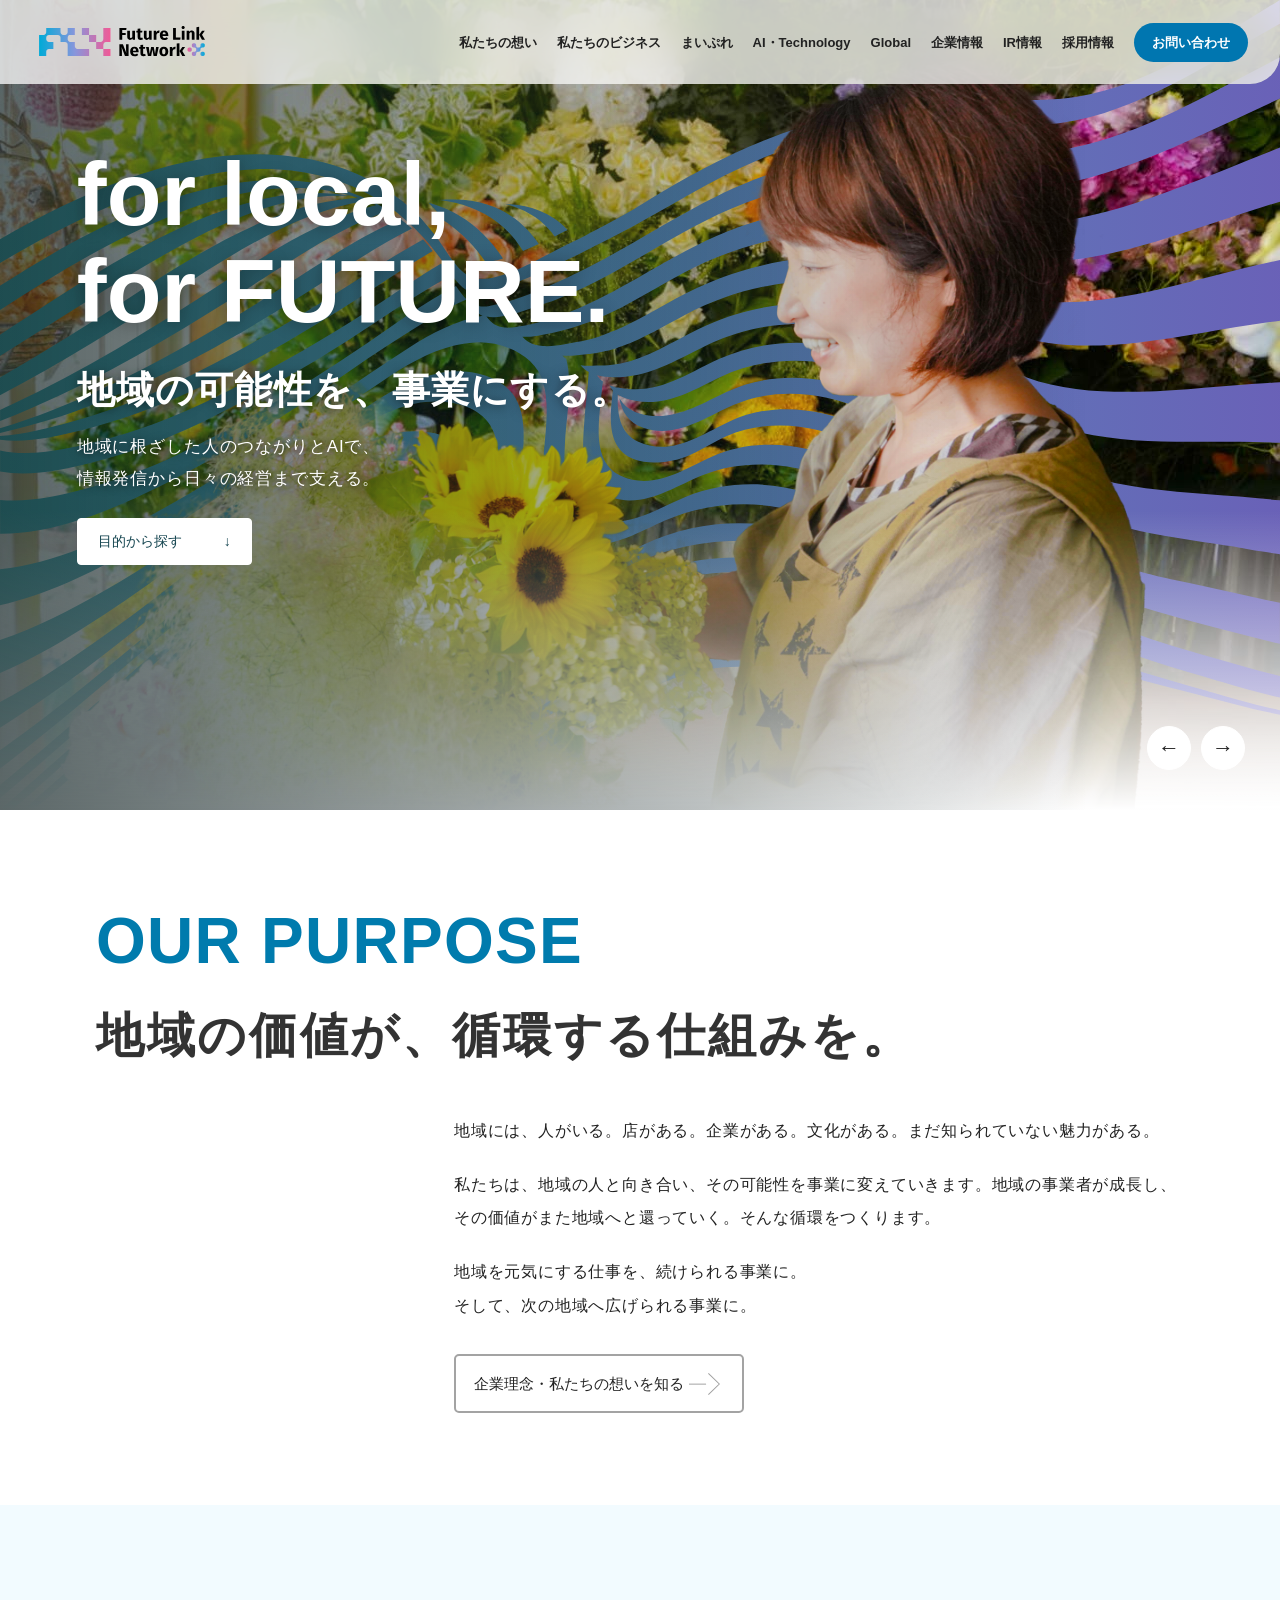
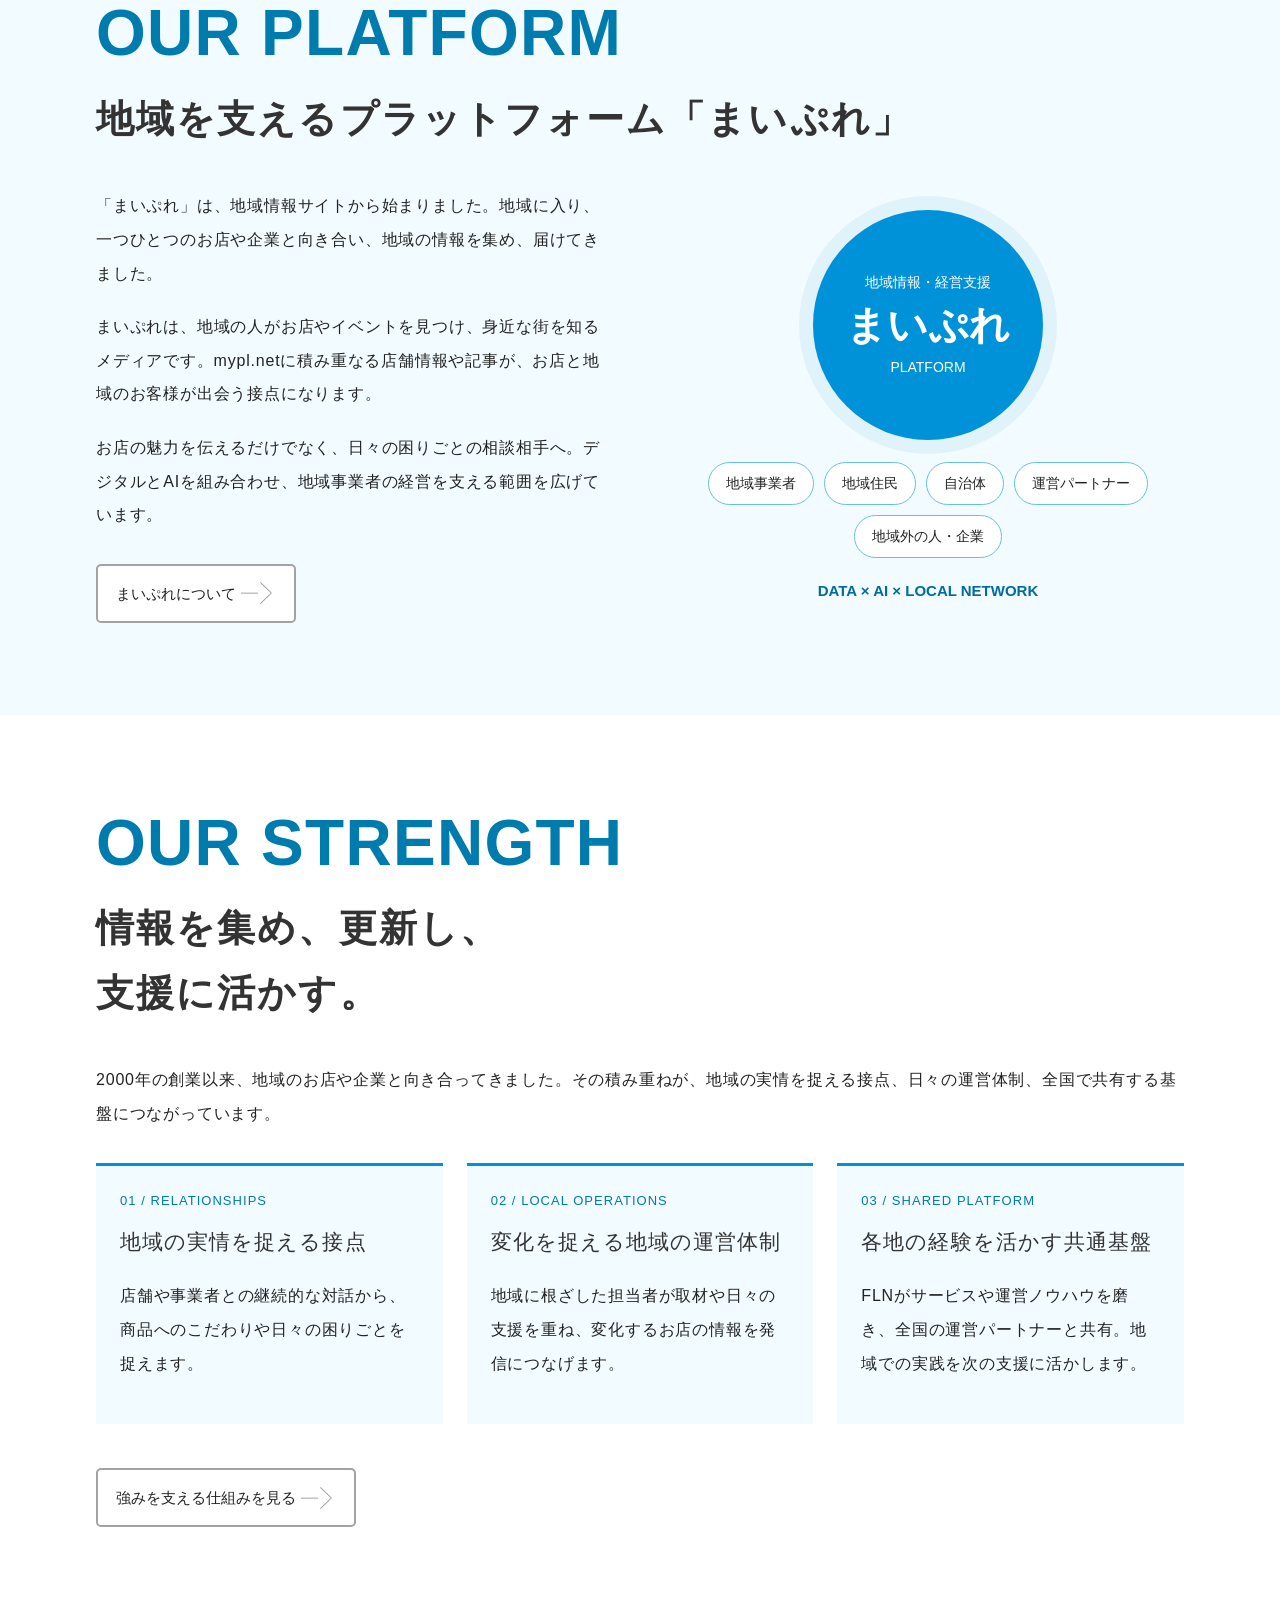
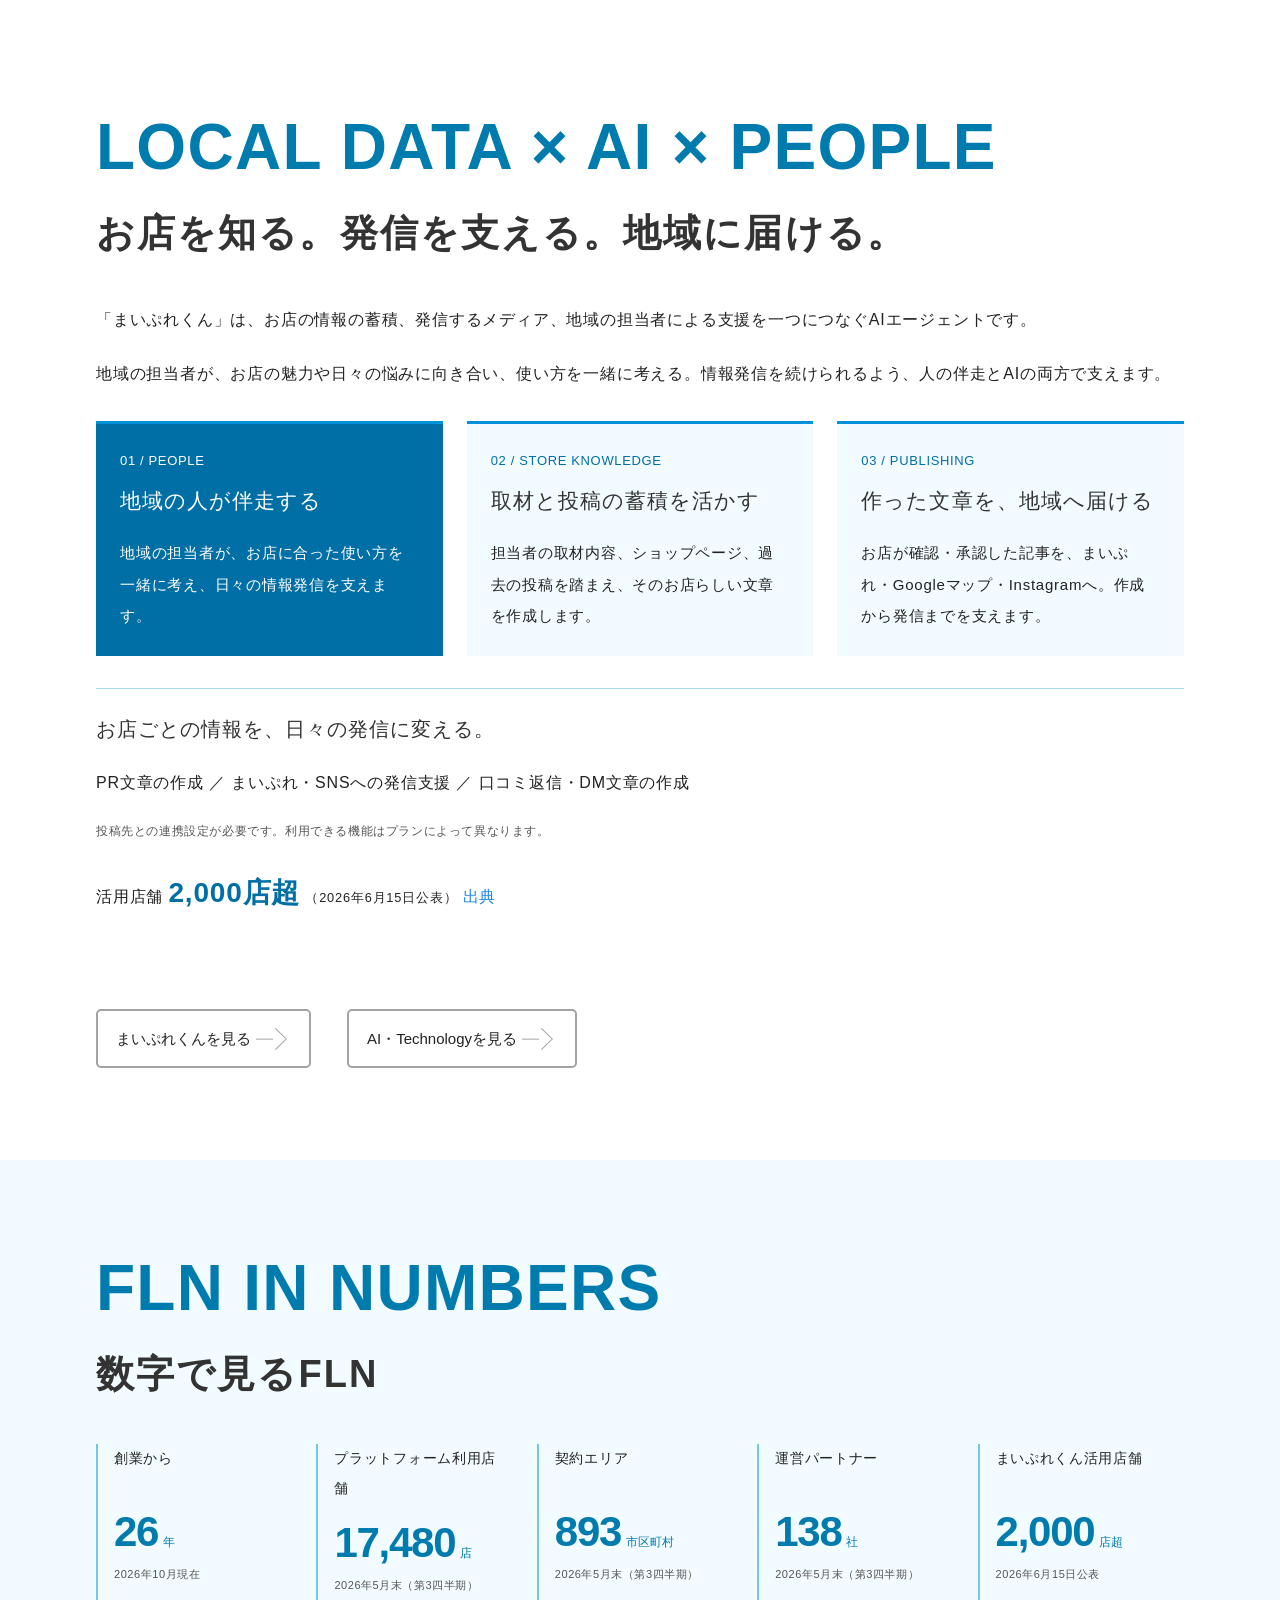
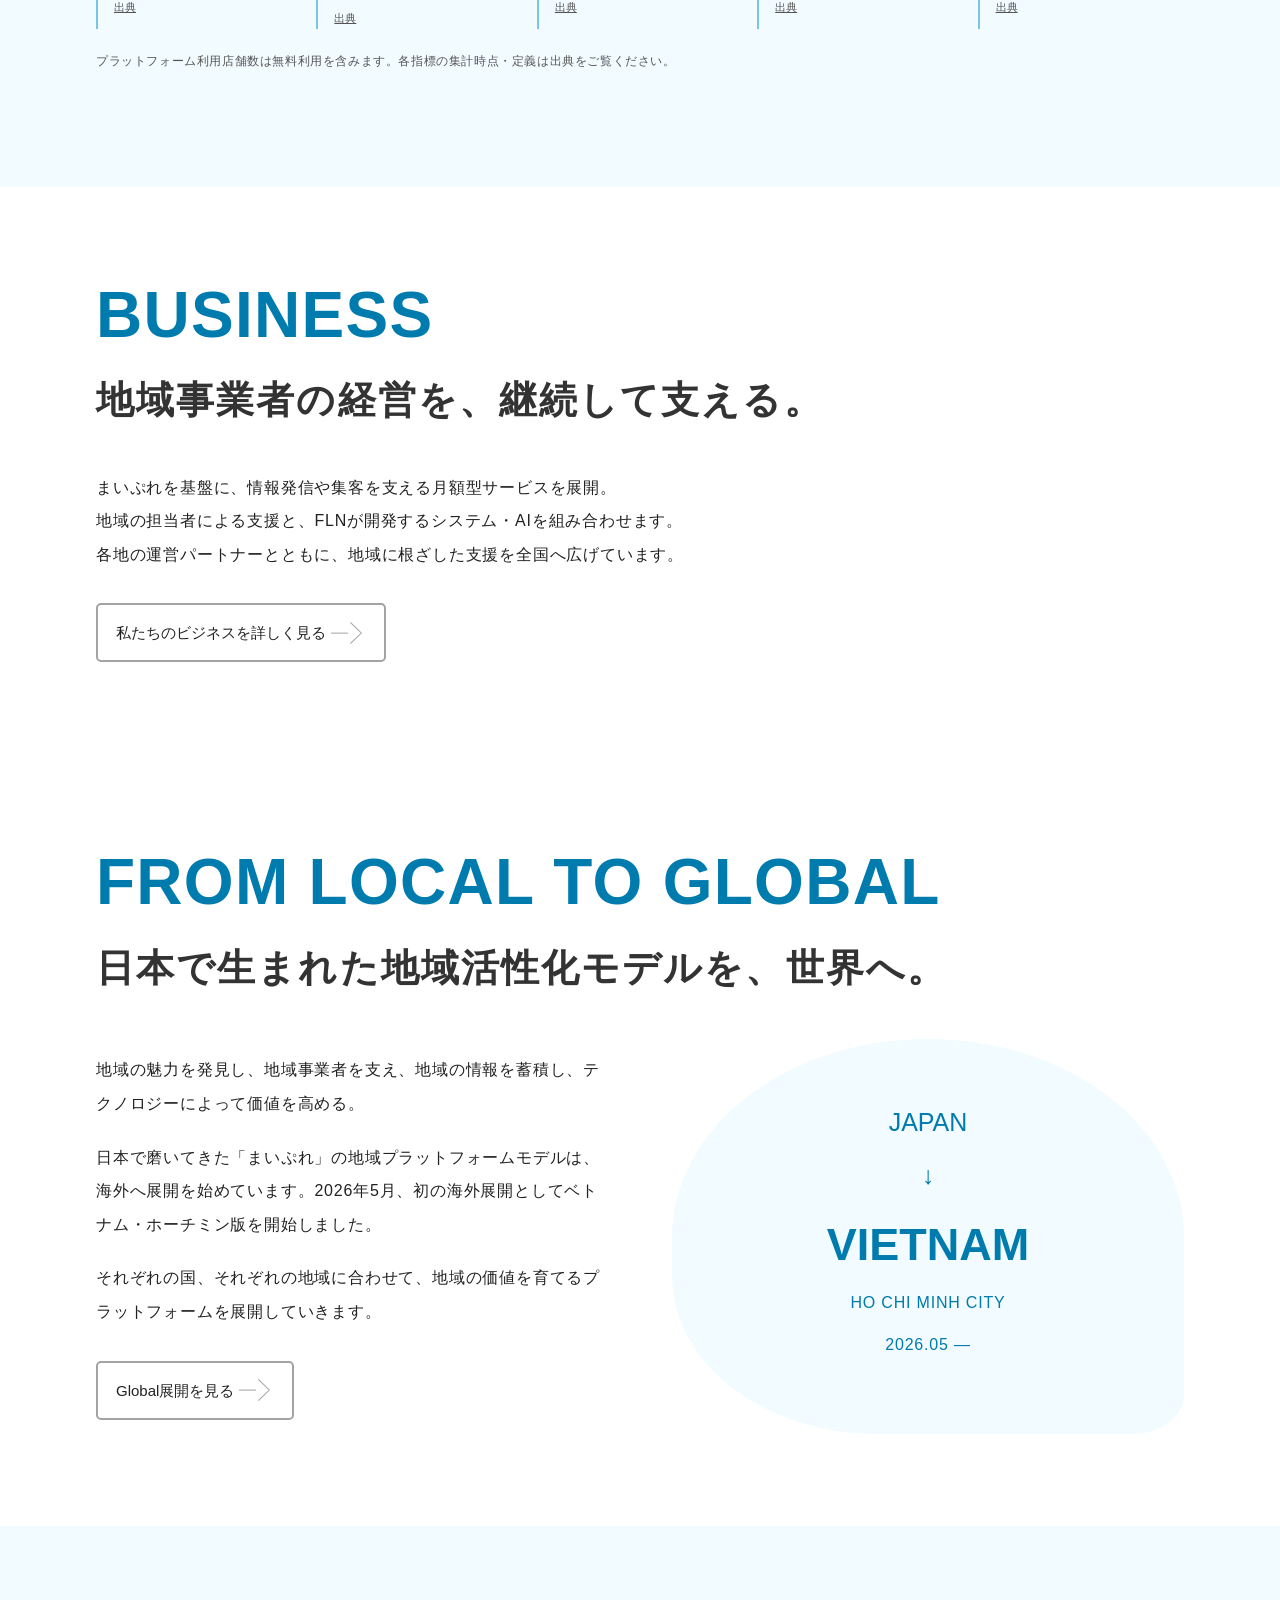
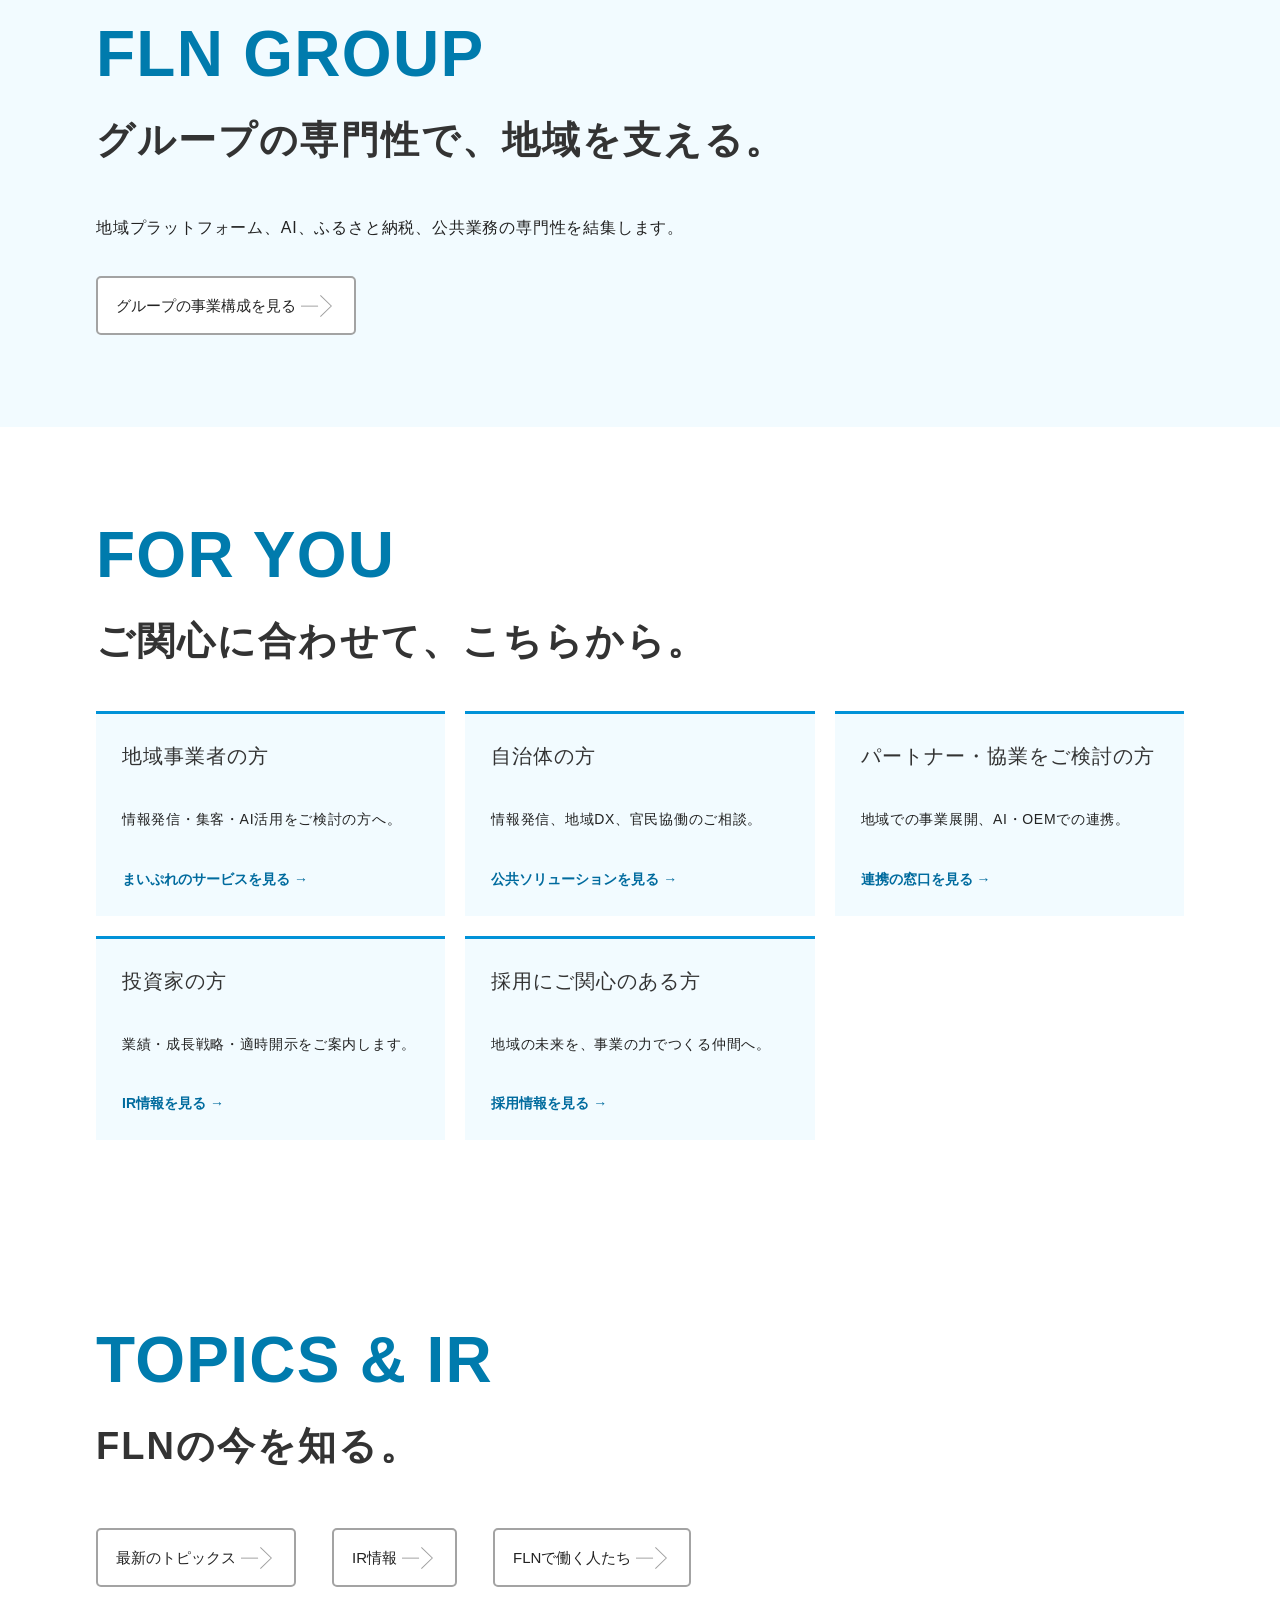
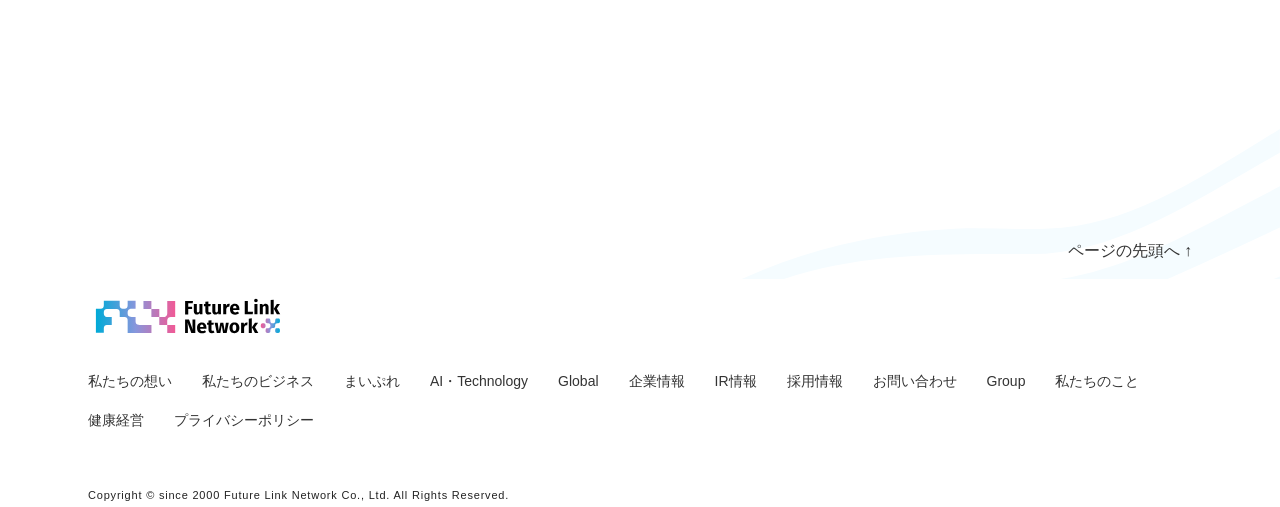
==== commit 3e20283d: "Explain local media value and add concrete municipal examples" ====
--- a/index.html
+++ b/index.html
@@ -65,4 +65,4 @@
 
 
 
-	<div class="hero-controls"><button type="button" data-slide="previous" aria-label="前の写真">←</button><button type="button" data-slide="next" aria-label="次の写真">→</button></div></section><section class="renew-section purpose" id="purpose"><div class="uk-container"><div class="content_wrap"><h2 class="renew-heading"><span class="renew-en">OUR PURPOSE</span>地域の価値が、循環する仕組みを。</h2><div class="renew-copy"><p>地域には、人がいる。店がある。企業がある。文化がある。まだ知られていない魅力がある。</p><p>私たちは、地域の人と向き合い、その可能性を事業に変えていきます。地域の事業者が成長し、その価値がまた地域へと還っていく。そんな循環をつくります。</p><p>地域を元気にする仕事を、続けられる事業に。<br>そして、次の地域へ広げられる事業に。</p><a class="btn_link" href="./message/">企業理念・私たちの想いを知る</a></div></div></div></section><section class="renew-section tint" id="platform"><div class="uk-container"><div class="content_wrap"><h2 class="renew-heading"><span class="renew-en">OUR PLATFORM</span>地域を支えるプラットフォーム「まいぷれ」</h2><div class="split"><div><p>「まいぷれ」は、地域情報サイトから始まりました。地域に入り、一つひとつのお店や企業と向き合い、地域の情報を集め、届けてきました。</p><p>お店の魅力を伝えるだけでなく、日々の困りごとの相談相手へ。デジタルとAIを組み合わせ、地域事業者の経営を支える範囲を広げています。</p><a class="btn_link" href="./mypl/">まいぷれについて</a></div><figure class="platform-diagram"><div class="platform-core"><span>地域情報・経営支援</span><strong>まいぷれ</strong><span>PLATFORM</span></div><ul class="platform-nodes"><li>地域事業者</li><li>地域住民</li><li>自治体</li><li>運営パートナー</li><li>地域外の人・企業</li></ul><figcaption>DATA × AI × LOCAL NETWORK</figcaption></figure></div></div></div></section><section class="renew-section" id="approach"><div class="uk-container"><div class="content_wrap"><h2 class="renew-heading"><span class="renew-en">OUR STRENGTH</span>情報を集め、更新し、<br>支援に活かす。</h2><p>2000年の創業以来、地域のお店や企業と向き合ってきました。その積み重ねが、地域の実情を捉える接点、日々の運営体制、全国で共有する基盤につながっています。</p><div class="knowledge-cards"><article><p class="renew-label">01 / RELATIONSHIPS</p><h3>地域の実情を捉える接点</h3><p>店舗や事業者との継続的な対話から、商品へのこだわりや日々の困りごとを捉えます。</p></article><article><p class="renew-label">02 / LOCAL OPERATIONS</p><h3>変化を捉える地域の運営体制</h3><p>地域に根ざした担当者が取材や日々の支援を重ね、変化するお店の情報を発信につなげます。</p></article><article><p class="renew-label">03 / SHARED PLATFORM</p><h3>各地の経験を活かす共通基盤</h3><p>FLNがサービスや運営ノウハウを磨き、全国の運営パートナーと共有。地域での実践を次の支援に活かします。</p></article></div><a class="btn_link" href="./business/#local-knowledge">強みを支える仕組みを見る</a></div></div></section><section class="renew-section " id="ai"><div class="uk-container"><div class="content_wrap"><h2 class="renew-heading"><span class="renew-en">LOCAL DATA × AI × PEOPLE</span>お店を知る。発信を支える。地域に届ける。</h2><p>「まいぷれくん」は、お店の情報の蓄積、発信するメディア、地域の担当者による支援を一つにつなぐAIエージェントです。</p><p>地域の担当者が、お店の魅力や日々の悩みに向き合い、使い方を一緒に考える。情報発信を続けられるよう、人の伴走とAIの両方で支えます。</p><div class="ai-strengths"><article><span>01 / PEOPLE</span><h3>地域の人が伴走する</h3><p>地域の担当者が、お店に合った使い方を一緒に考え、日々の情報発信を支えます。</p></article><article><span>02 / STORE KNOWLEDGE</span><h3>取材と投稿の蓄積を活かす</h3><p>担当者の取材内容、ショップページ、過去の投稿を踏まえ、そのお店らしい文章を作成します。</p></article><article><span>03 / PUBLISHING</span><h3>作った文章を、地域へ届ける</h3><p>お店が確認・承認した記事を、まいぷれ・Googleマップ・Instagramへ。作成から発信までを支えます。</p></article></div><div class="ai-capabilities"><h3>お店ごとの情報を、日々の発信に変える。</h3><p>PR文章の作成 ／ まいぷれ・SNSへの発信支援 ／ 口コミ返信・DM文章の作成</p><p class="renew-note">投稿先との連携設定が必要です。利用できる機能はプランによって異なります。</p><p>活用店舗 <strong>2,000店超</strong> <small>（2026年6月15日公表）</small> <a href="https://prtimes.jp/main/html/rd/p/000000496.000058260.html">出典</a></p></div><div class="renew-actions"><a class="btn_link" href="https://mypl.net/ai/">まいぷれくんを見る</a><a class="btn_link" href="./technology/">AI・Technologyを見る</a></div></div></div></section><section class="renew-section tint" id="numbers"><div class="uk-container"><div class="content_wrap"><h2 class="renew-heading"><span class="renew-en">FLN IN NUMBERS</span>数字で見るFLN</h2><div class="metrics"><div><p>創業から</p><strong>26<small>年</small></strong><p class="metric-date">2026年10月現在</p><a href="./company/" class="source-link">出典</a></div><div><p>プラットフォーム利用店舗</p><strong>17,480<small>店</small></strong><p class="metric-date">2026年5月末（第3四半期）</p><a href="https://global-assets.irdirect.jp/pdf/menu_file/9241/20260716123546_1676.pdf" class="source-link">出典</a></div><div><p>契約エリア</p><strong>893<small>市区町村</small></strong><p class="metric-date">2026年5月末（第3四半期）</p><a href="https://global-assets.irdirect.jp/pdf/menu_file/9241/20260716123546_1676.pdf" class="source-link">出典</a></div><div><p>運営パートナー</p><strong>138<small>社</small></strong><p class="metric-date">2026年5月末（第3四半期）</p><a href="https://global-assets.irdirect.jp/pdf/menu_file/9241/20260716123546_1676.pdf" class="source-link">出典</a></div><div><p>まいぷれくん活用店舗</p><strong>2,000<small>店超</small></strong><p class="metric-date">2026年6月15日公表</p><a href="https://prtimes.jp/main/html/rd/p/000000496.000058260.html" class="source-link">出典</a></div></div><p class="renew-note">プラットフォーム利用店舗数は無料利用を含みます。各指標の集計時点・定義は出典をご覧ください。</p></div></div></section><section class="renew-section " id="business"><div class="uk-container"><div class="content_wrap"><h2 class="renew-heading"><span class="renew-en">BUSINESS</span>地域事業者の経営を、継続して支える。</h2><p>まいぷれを基盤に、情報発信や集客を支える月額型サービスを展開。<br>地域の担当者による支援と、FLNが開発するシステム・AIを組み合わせます。<br>各地の運営パートナーとともに、地域に根ざした支援を全国へ広げています。</p><a class="btn_link" href="./business/">私たちのビジネスを詳しく見る</a></div></div></section><section class="renew-section " id="global"><div class="uk-container"><div class="content_wrap"><h2 class="renew-heading"><span class="renew-en">FROM LOCAL TO GLOBAL</span>日本で生まれた地域活性化モデルを、世界へ。</h2><div class="split"><div><p>地域の魅力を発見し、地域事業者を支え、地域の情報を蓄積し、テクノロジーによって価値を高める。</p><p>日本で磨いてきた「まいぷれ」の地域プラットフォームモデルは、海外へ展開を始めています。2026年5月、初の海外展開としてベトナム・ホーチミン版を開始しました。</p><p>それぞれの国、それぞれの地域に合わせて、地域の価値を育てるプラットフォームを展開していきます。</p><a class="btn_link" href="./global/">Global展開を見る</a></div><div class="global-panel"><span>JAPAN</span><span aria-hidden="true">↓</span><strong>VIETNAM</strong><p>HO CHI MINH CITY</p><p>2026.05 —</p></div></div></div></div></section><section class="renew-section tint" id="group"><div class="uk-container"><div class="content_wrap"><h2 class="renew-heading"><span class="renew-en">FLN GROUP</span>グループの専門性で、地域を支える。</h2><p>地域プラットフォーム、AI、ふるさと納税、公共業務の専門性を結集します。</p><a class="btn_link" href="./group/">グループの事業構成を見る</a></div></div></section><section class="renew-section " id="for-you"><div class="uk-container"><div class="content_wrap"><h2 class="renew-heading"><span class="renew-en">FOR YOU</span>ご関心に合わせて、こちらから。</h2><div class="visitor-grid"><a class="visitor-card" href="./mypl/"><h3>地域事業者の方</h3><p>情報発信・集客・AI活用をご検討の方へ。</p><span>まいぷれのサービスを見る →</span></a><a class="visitor-card" href="./business/#public"><h3>自治体の方</h3><p>情報発信、地域DX、官民協働のご相談。</p><span>公共ソリューションを見る →</span></a><a class="visitor-card" href="./inquiry/#partner"><h3>パートナー・協業をご検討の方</h3><p>地域での事業展開、AI・OEMでの連携。</p><span>連携の窓口を見る →</span></a><a class="visitor-card" href="https://www.futurelink.co.jp/ir/"><h3>投資家の方</h3><p>業績・成長戦略・適時開示をご案内します。</p><span>IR情報を見る →</span></a><a class="visitor-card" href="https://near-foam-7a2.notion.site/eeb8e414945f82809694819978bc69b9"><h3>採用にご関心のある方</h3><p>地域の未来を、事業の力でつくる仲間へ。</p><span>採用情報を見る →</span></a></div></div></div></section><section class="renew-section " id="news"><div class="uk-container"><div class="content_wrap"><h2 class="renew-heading"><span class="renew-en">TOPICS & IR</span>FLNの今を知る。</h2><div class="renew-actions"><a class="btn_link" href="https://www.futurelink.co.jp/topic_year/2026/">最新のトピックス</a><a class="btn_link" href="https://www.futurelink.co.jp/ir/">IR情報</a><a class="btn_link" href="https://www.futurelink.co.jp/member/">FLNで働く人たち</a></div></div></div></section></main><footer class="renew-footer"><div class="sec_footer"><div class="uk-container"><a href="#top" class="renew-back-top">ページの先頭へ ↑</a><img src="./files/images/logo3.svg" width="200" alt="フューチャーリンクネットワーク"><ul class="renew-footer-nav"><li><a href="./message/">私たちの想い</a></li><li><a href="./business/">私たちのビジネス</a></li><li><a href="./mypl/">まいぷれ</a></li><li><a href="./technology/">AI・Technology</a></li><li><a href="./global/">Global</a></li><li><a href="./company/">企業情報</a></li><li><a href="https://www.futurelink.co.jp/ir/">IR情報</a></li><li><a href="https://near-foam-7a2.notion.site/eeb8e414945f82809694819978bc69b9">採用情報</a></li><li><a href="./inquiry/">お問い合わせ</a></li><li><a href="./group/">Group</a></li><li><a href="https://www.futurelink.co.jp/member/">私たちのこと</a></li><li><a href="https://www.futurelink.co.jp/health_management/">健康経営</a></li><li><a href="https://www.futurelink.co.jp/privacy/">プライバシーポリシー</a></li></ul><p><small>Copyright © since 2000 Future Link Network Co., Ltd. All Rights Reserved.</small></p></div></div></footer></body></html>+	<div class="hero-controls"><button type="button" data-slide="previous" aria-label="前の写真">←</button><button type="button" data-slide="next" aria-label="次の写真">→</button></div></section><section class="renew-section purpose" id="purpose"><div class="uk-container"><div class="content_wrap"><h2 class="renew-heading"><span class="renew-en">OUR PURPOSE</span>地域の価値が、循環する仕組みを。</h2><div class="renew-copy"><p>地域には、人がいる。店がある。企業がある。文化がある。まだ知られていない魅力がある。</p><p>私たちは、地域の人と向き合い、その可能性を事業に変えていきます。地域の事業者が成長し、その価値がまた地域へと還っていく。そんな循環をつくります。</p><p>地域を元気にする仕事を、続けられる事業に。<br>そして、次の地域へ広げられる事業に。</p><a class="btn_link" href="./message/">企業理念・私たちの想いを知る</a></div></div></div></section><section class="renew-section tint" id="platform"><div class="uk-container"><div class="content_wrap"><h2 class="renew-heading"><span class="renew-en">OUR PLATFORM</span>地域を支えるプラットフォーム「まいぷれ」</h2><div class="split"><div><p>「まいぷれ」は、地域情報サイトから始まりました。地域に入り、一つひとつのお店や企業と向き合い、地域の情報を集め、届けてきました。</p><p>まいぷれは、地域の人がお店やイベントを見つけ、身近な街を知るメディアです。mypl.netに積み重なる店舗情報や記事が、お店と地域のお客様が出会う接点になります。</p><p>お店の魅力を伝えるだけでなく、日々の困りごとの相談相手へ。デジタルとAIを組み合わせ、地域事業者の経営を支える範囲を広げています。</p><a class="btn_link" href="./mypl/">まいぷれについて</a></div><figure class="platform-diagram"><div class="platform-core"><span>地域情報・経営支援</span><strong>まいぷれ</strong><span>PLATFORM</span></div><ul class="platform-nodes"><li>地域事業者</li><li>地域住民</li><li>自治体</li><li>運営パートナー</li><li>地域外の人・企業</li></ul><figcaption>DATA × AI × LOCAL NETWORK</figcaption></figure></div></div></div></section><section class="renew-section" id="approach"><div class="uk-container"><div class="content_wrap"><h2 class="renew-heading"><span class="renew-en">OUR STRENGTH</span>情報を集め、更新し、<br>支援に活かす。</h2><p>2000年の創業以来、地域のお店や企業と向き合ってきました。その積み重ねが、地域の実情を捉える接点、日々の運営体制、全国で共有する基盤につながっています。</p><div class="knowledge-cards"><article><p class="renew-label">01 / RELATIONSHIPS</p><h3>地域の実情を捉える接点</h3><p>店舗や事業者との継続的な対話から、商品へのこだわりや日々の困りごとを捉えます。</p></article><article><p class="renew-label">02 / LOCAL OPERATIONS</p><h3>変化を捉える地域の運営体制</h3><p>地域に根ざした担当者が取材や日々の支援を重ね、変化するお店の情報を発信につなげます。</p></article><article><p class="renew-label">03 / SHARED PLATFORM</p><h3>各地の経験を活かす共通基盤</h3><p>FLNがサービスや運営ノウハウを磨き、全国の運営パートナーと共有。地域での実践を次の支援に活かします。</p></article></div><a class="btn_link" href="./business/#local-knowledge">強みを支える仕組みを見る</a></div></div></section><section class="renew-section " id="ai"><div class="uk-container"><div class="content_wrap"><h2 class="renew-heading"><span class="renew-en">LOCAL DATA × AI × PEOPLE</span>お店を知る。発信を支える。地域に届ける。</h2><p>「まいぷれくん」は、お店の情報の蓄積、発信するメディア、地域の担当者による支援を一つにつなぐAIエージェントです。</p><p>地域の担当者が、お店の魅力や日々の悩みに向き合い、使い方を一緒に考える。情報発信を続けられるよう、人の伴走とAIの両方で支えます。</p><div class="ai-strengths"><article><span>01 / PEOPLE</span><h3>地域の人が伴走する</h3><p>地域の担当者が、お店に合った使い方を一緒に考え、日々の情報発信を支えます。</p></article><article><span>02 / STORE KNOWLEDGE</span><h3>取材と投稿の蓄積を活かす</h3><p>担当者の取材内容、ショップページ、過去の投稿を踏まえ、そのお店らしい文章を作成します。</p></article><article><span>03 / PUBLISHING</span><h3>作った文章を、地域へ届ける</h3><p>お店が確認・承認した記事を、まいぷれ・Googleマップ・Instagramへ。作成から発信までを支えます。</p></article></div><div class="ai-capabilities"><h3>お店ごとの情報を、日々の発信に変える。</h3><p>PR文章の作成 ／ まいぷれ・SNSへの発信支援 ／ 口コミ返信・DM文章の作成</p><p class="renew-note">投稿先との連携設定が必要です。利用できる機能はプランによって異なります。</p><p>活用店舗 <strong>2,000店超</strong> <small>（2026年6月15日公表）</small> <a href="https://prtimes.jp/main/html/rd/p/000000496.000058260.html">出典</a></p></div><div class="renew-actions"><a class="btn_link" href="https://mypl.net/ai/">まいぷれくんを見る</a><a class="btn_link" href="./technology/">AI・Technologyを見る</a></div></div></div></section><section class="renew-section tint" id="numbers"><div class="uk-container"><div class="content_wrap"><h2 class="renew-heading"><span class="renew-en">FLN IN NUMBERS</span>数字で見るFLN</h2><div class="metrics"><div><p>創業から</p><strong>26<small>年</small></strong><p class="metric-date">2026年10月現在</p><a href="./company/" class="source-link">出典</a></div><div><p>プラットフォーム利用店舗</p><strong>17,480<small>店</small></strong><p class="metric-date">2026年5月末（第3四半期）</p><a href="https://global-assets.irdirect.jp/pdf/menu_file/9241/20260716123546_1676.pdf" class="source-link">出典</a></div><div><p>契約エリア</p><strong>893<small>市区町村</small></strong><p class="metric-date">2026年5月末（第3四半期）</p><a href="https://global-assets.irdirect.jp/pdf/menu_file/9241/20260716123546_1676.pdf" class="source-link">出典</a></div><div><p>運営パートナー</p><strong>138<small>社</small></strong><p class="metric-date">2026年5月末（第3四半期）</p><a href="https://global-assets.irdirect.jp/pdf/menu_file/9241/20260716123546_1676.pdf" class="source-link">出典</a></div><div><p>まいぷれくん活用店舗</p><strong>2,000<small>店超</small></strong><p class="metric-date">2026年6月15日公表</p><a href="https://prtimes.jp/main/html/rd/p/000000496.000058260.html" class="source-link">出典</a></div></div><p class="renew-note">プラットフォーム利用店舗数は無料利用を含みます。各指標の集計時点・定義は出典をご覧ください。</p></div></div></section><section class="renew-section " id="business"><div class="uk-container"><div class="content_wrap"><h2 class="renew-heading"><span class="renew-en">BUSINESS</span>地域事業者の経営を、継続して支える。</h2><p>まいぷれを基盤に、情報発信や集客を支える月額型サービスを展開。<br>地域の担当者による支援と、FLNが開発するシステム・AIを組み合わせます。<br>各地の運営パートナーとともに、地域に根ざした支援を全国へ広げています。</p><a class="btn_link" href="./business/">私たちのビジネスを詳しく見る</a></div></div></section><section class="renew-section " id="global"><div class="uk-container"><div class="content_wrap"><h2 class="renew-heading"><span class="renew-en">FROM LOCAL TO GLOBAL</span>日本で生まれた地域活性化モデルを、世界へ。</h2><div class="split"><div><p>地域の魅力を発見し、地域事業者を支え、地域の情報を蓄積し、テクノロジーによって価値を高める。</p><p>日本で磨いてきた「まいぷれ」の地域プラットフォームモデルは、海外へ展開を始めています。2026年5月、初の海外展開としてベトナム・ホーチミン版を開始しました。</p><p>それぞれの国、それぞれの地域に合わせて、地域の価値を育てるプラットフォームを展開していきます。</p><a class="btn_link" href="./global/">Global展開を見る</a></div><div class="global-panel"><span>JAPAN</span><span aria-hidden="true">↓</span><strong>VIETNAM</strong><p>HO CHI MINH CITY</p><p>2026.05 —</p></div></div></div></div></section><section class="renew-section tint" id="group"><div class="uk-container"><div class="content_wrap"><h2 class="renew-heading"><span class="renew-en">FLN GROUP</span>グループの専門性で、地域を支える。</h2><p>地域プラットフォーム、AI、ふるさと納税、公共業務の専門性を結集します。</p><a class="btn_link" href="./group/">グループの事業構成を見る</a></div></div></section><section class="renew-section " id="for-you"><div class="uk-container"><div class="content_wrap"><h2 class="renew-heading"><span class="renew-en">FOR YOU</span>ご関心に合わせて、こちらから。</h2><div class="visitor-grid"><a class="visitor-card" href="./mypl/"><h3>地域事業者の方</h3><p>情報発信・集客・AI活用をご検討の方へ。</p><span>まいぷれのサービスを見る →</span></a><a class="visitor-card" href="./business/#public"><h3>自治体の方</h3><p>情報発信、地域DX、官民協働のご相談。</p><span>公共ソリューションを見る →</span></a><a class="visitor-card" href="./inquiry/#partner"><h3>パートナー・協業をご検討の方</h3><p>地域での事業展開、AI・OEMでの連携。</p><span>連携の窓口を見る →</span></a><a class="visitor-card" href="https://www.futurelink.co.jp/ir/"><h3>投資家の方</h3><p>業績・成長戦略・適時開示をご案内します。</p><span>IR情報を見る →</span></a><a class="visitor-card" href="https://near-foam-7a2.notion.site/eeb8e414945f82809694819978bc69b9"><h3>採用にご関心のある方</h3><p>地域の未来を、事業の力でつくる仲間へ。</p><span>採用情報を見る →</span></a></div></div></div></section><section class="renew-section " id="news"><div class="uk-container"><div class="content_wrap"><h2 class="renew-heading"><span class="renew-en">TOPICS & IR</span>FLNの今を知る。</h2><div class="renew-actions"><a class="btn_link" href="https://www.futurelink.co.jp/topic_year/2026/">最新のトピックス</a><a class="btn_link" href="https://www.futurelink.co.jp/ir/">IR情報</a><a class="btn_link" href="https://www.futurelink.co.jp/member/">FLNで働く人たち</a></div></div></div></section></main><footer class="renew-footer"><div class="sec_footer"><div class="uk-container"><a href="#top" class="renew-back-top">ページの先頭へ ↑</a><img src="./files/images/logo3.svg" width="200" alt="フューチャーリンクネットワーク"><ul class="renew-footer-nav"><li><a href="./message/">私たちの想い</a></li><li><a href="./business/">私たちのビジネス</a></li><li><a href="./mypl/">まいぷれ</a></li><li><a href="./technology/">AI・Technology</a></li><li><a href="./global/">Global</a></li><li><a href="./company/">企業情報</a></li><li><a href="https://www.futurelink.co.jp/ir/">IR情報</a></li><li><a href="https://near-foam-7a2.notion.site/eeb8e414945f82809694819978bc69b9">採用情報</a></li><li><a href="./inquiry/">お問い合わせ</a></li><li><a href="./group/">Group</a></li><li><a href="https://www.futurelink.co.jp/member/">私たちのこと</a></li><li><a href="https://www.futurelink.co.jp/health_management/">健康経営</a></li><li><a href="https://www.futurelink.co.jp/privacy/">プライバシーポリシー</a></li></ul><p><small>Copyright © since 2000 Future Link Network Co., Ltd. All Rights Reserved.</small></p></div></div></footer></body></html>
--- a/files/css/renewal.css
+++ b/files/css/renewal.css
@@ -76,3 +76,5 @@
 /* Compact dated history and readable mobile revenue flow. */
 .mypl-history{margin:32px 0}.mypl-history>div{display:grid;grid-template-columns:150px 1fr;gap:24px;padding:18px 0;border-bottom:1px solid #c6dce3}.mypl-history dt{font-weight:700;color:#006e91}.mypl-history dd{margin:0;line-height:1.8}.revenue-mobile{display:none}
 @media(max-width:700px){.mypl-history>div{grid-template-columns:1fr;gap:4px;padding:16px 0}.revenue-figure{display:none}.revenue-mobile{display:block;margin:28px 0}.revenue-mobile article{padding:20px 16px;border:1px solid #c6dce3;border-radius:16px;margin:20px 0;background:#fff}.revenue-mobile h3{font-size:20px;margin:0 0 20px}.revenue-node{padding:14px 8px;border:2px solid #007aa0;border-radius:8px;background:#f0fafc;text-align:center;font-size:17px;font-weight:700}.revenue-exchange{padding:8px 4px}.revenue-exchange p{font-size:16px;line-height:1.8;margin:14px 0}.revenue-exchange b{display:block;color:#006e91;font-size:14px}.revenue-exchange p+p b{color:#a25212}.revenue-mobile .renew-note{font-size:14px;line-height:1.8}}
+
+.case-section{background:#f2f9fa}.case-heading{font-size:28px;line-height:1.6;margin:10px 0 28px}.case-feature{display:grid;grid-template-columns:minmax(0,0.85fr) minmax(0,1.15fr);gap:36px;align-items:start}.case-feature>img{display:block;width:100%;height:auto;max-height:340px;object-fit:contain;border-radius:12px}.case-feature h3{font-size:23px;margin:8px 0 16px}.case-feature p{line-height:1.9}.case-area{font-size:14px;color:#42616b;margin:0}.case-more{display:block;margin-top:20px;font-size:15px}.case-feature .renew-note{font-size:12px;margin-top:20px}@media(max-width:700px){.case-feature{grid-template-columns:1fr;gap:22px}.case-heading{font-size:23px}.case-feature h3{font-size:21px}.case-feature>img{max-height:260px}.case-feature .renew-note{font-size:13px}}
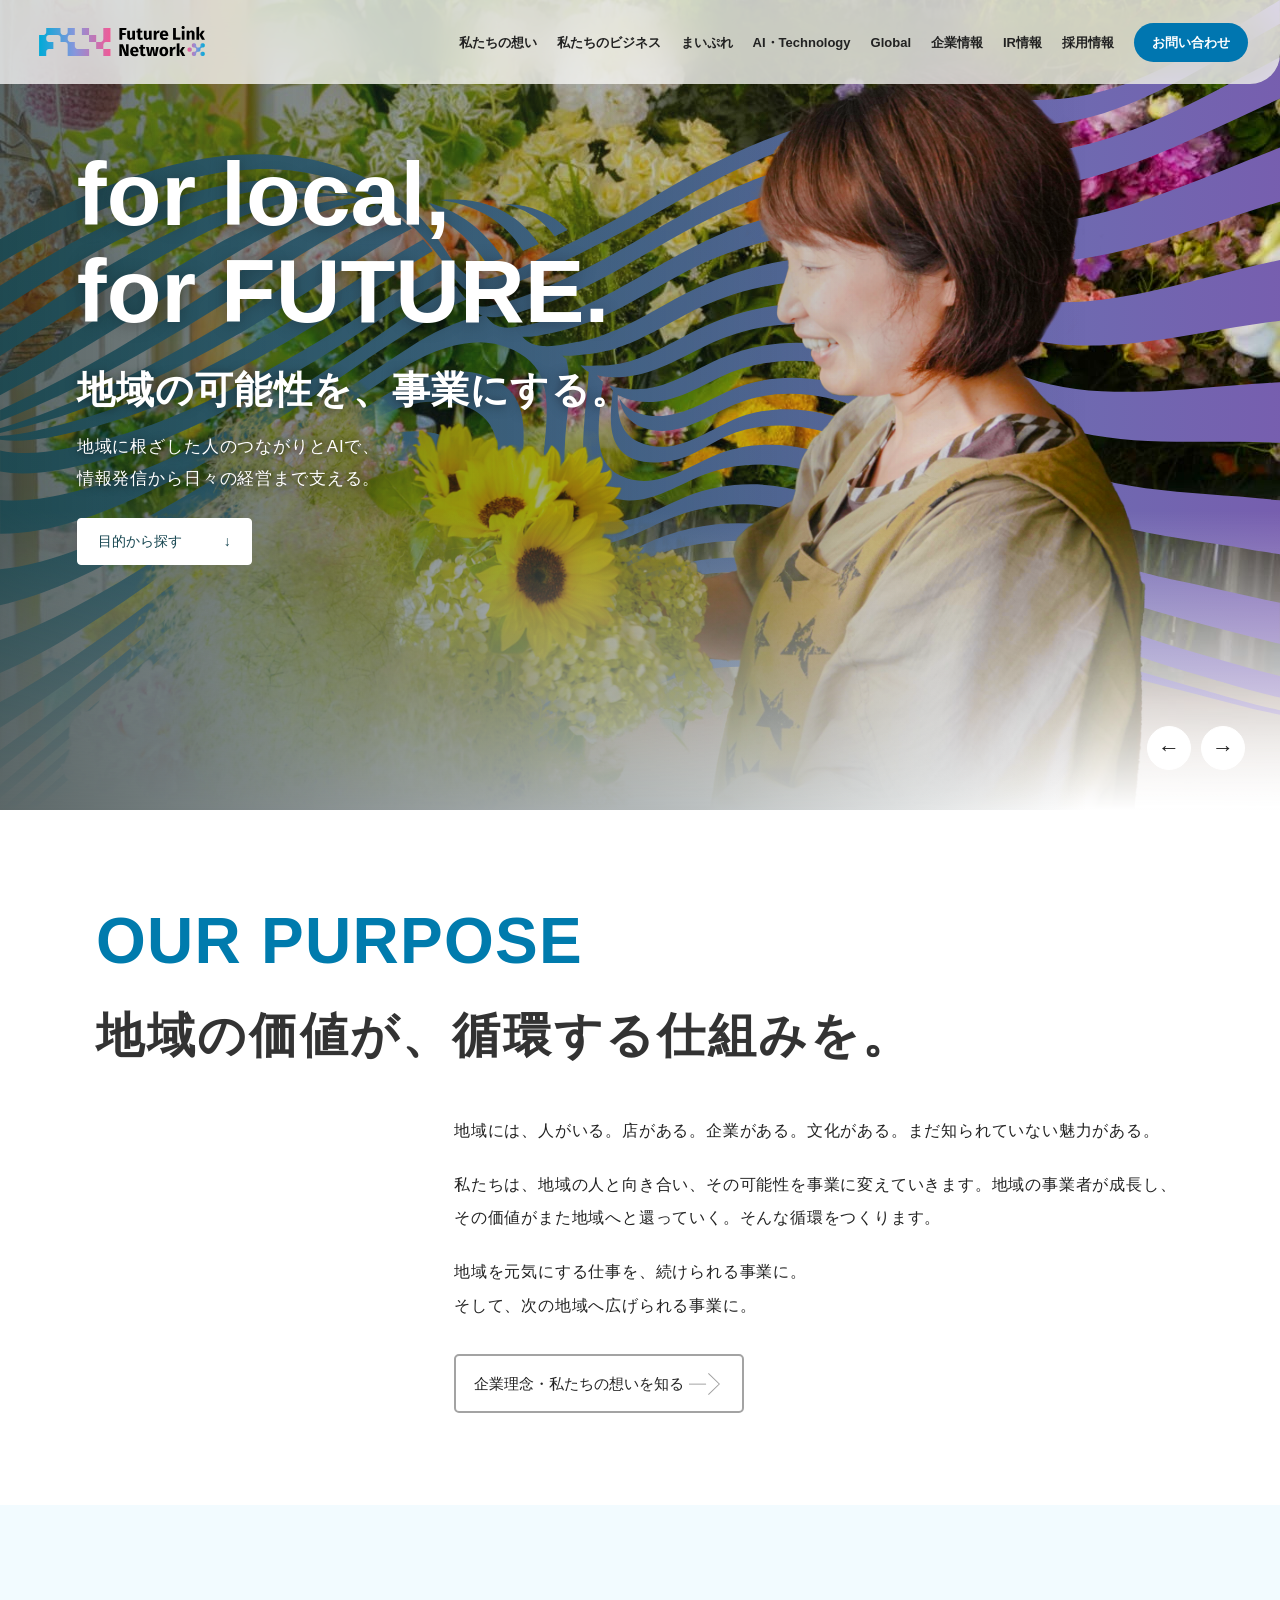
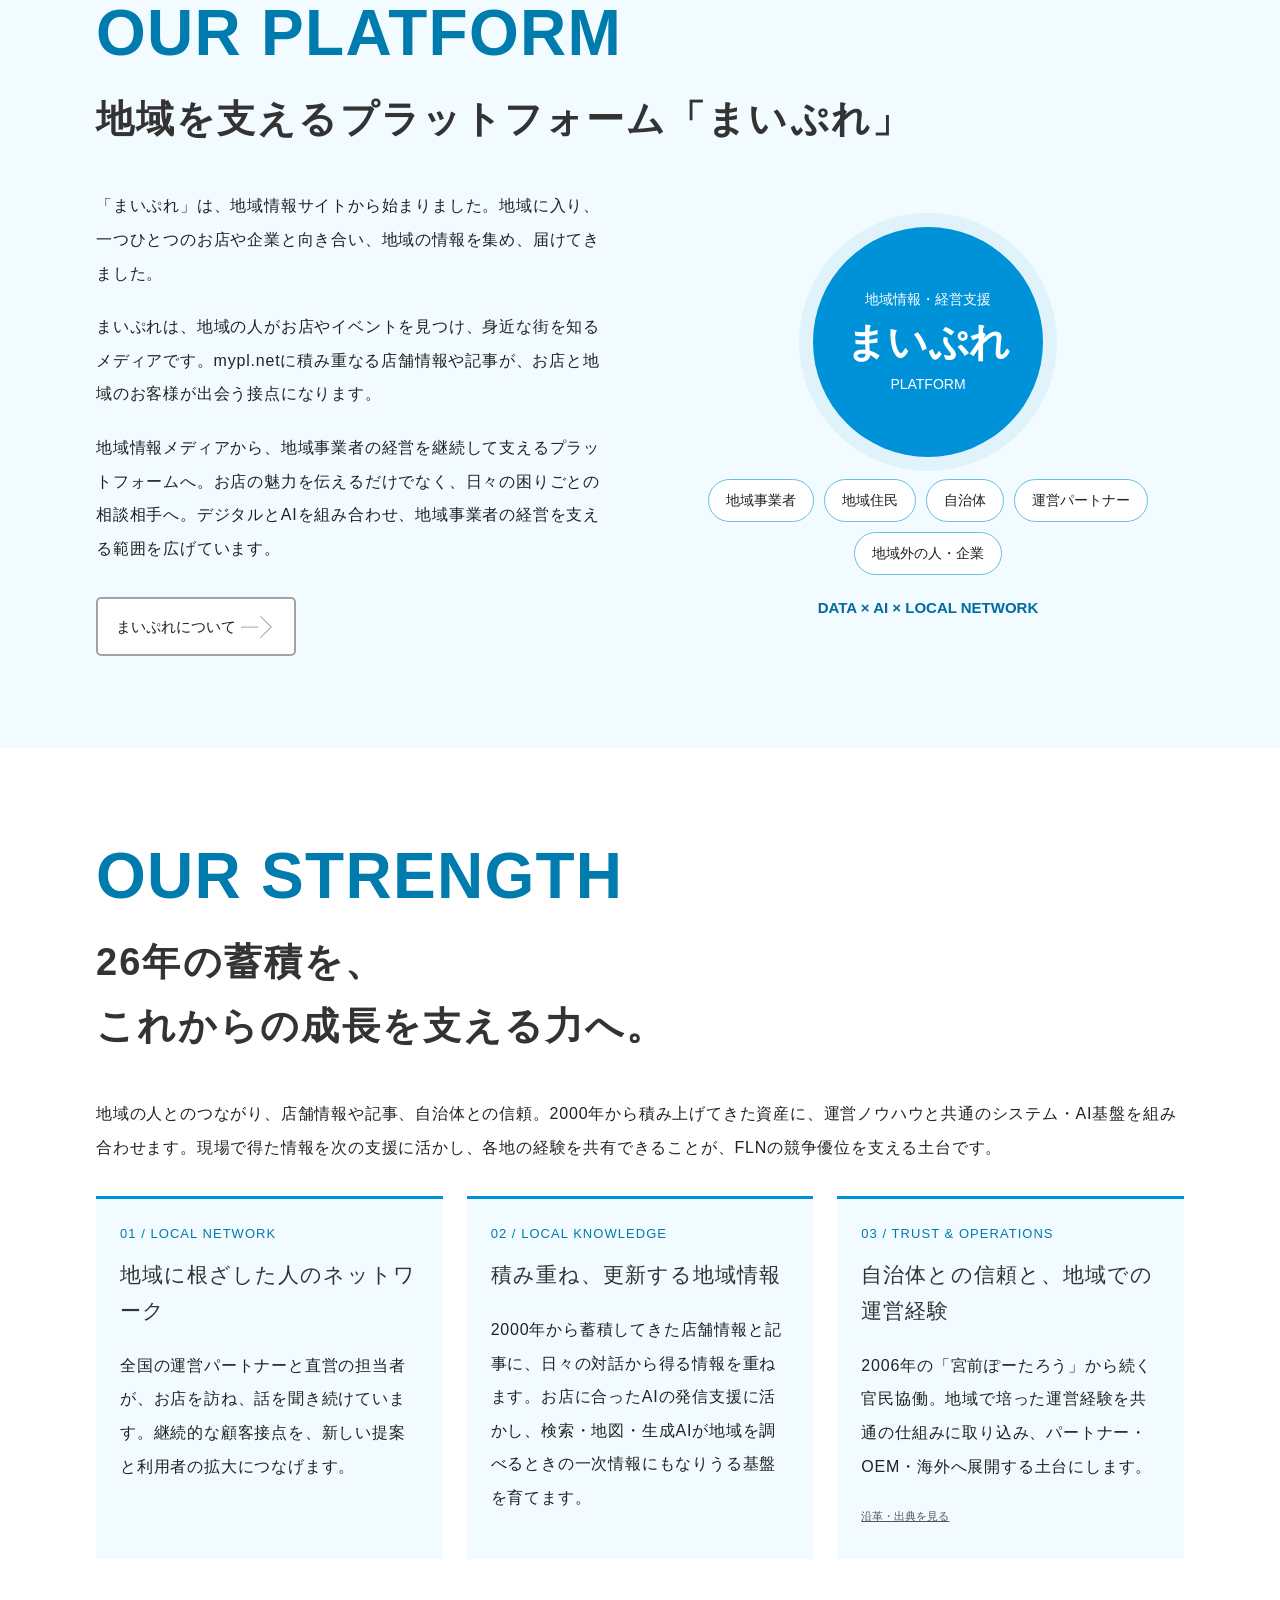
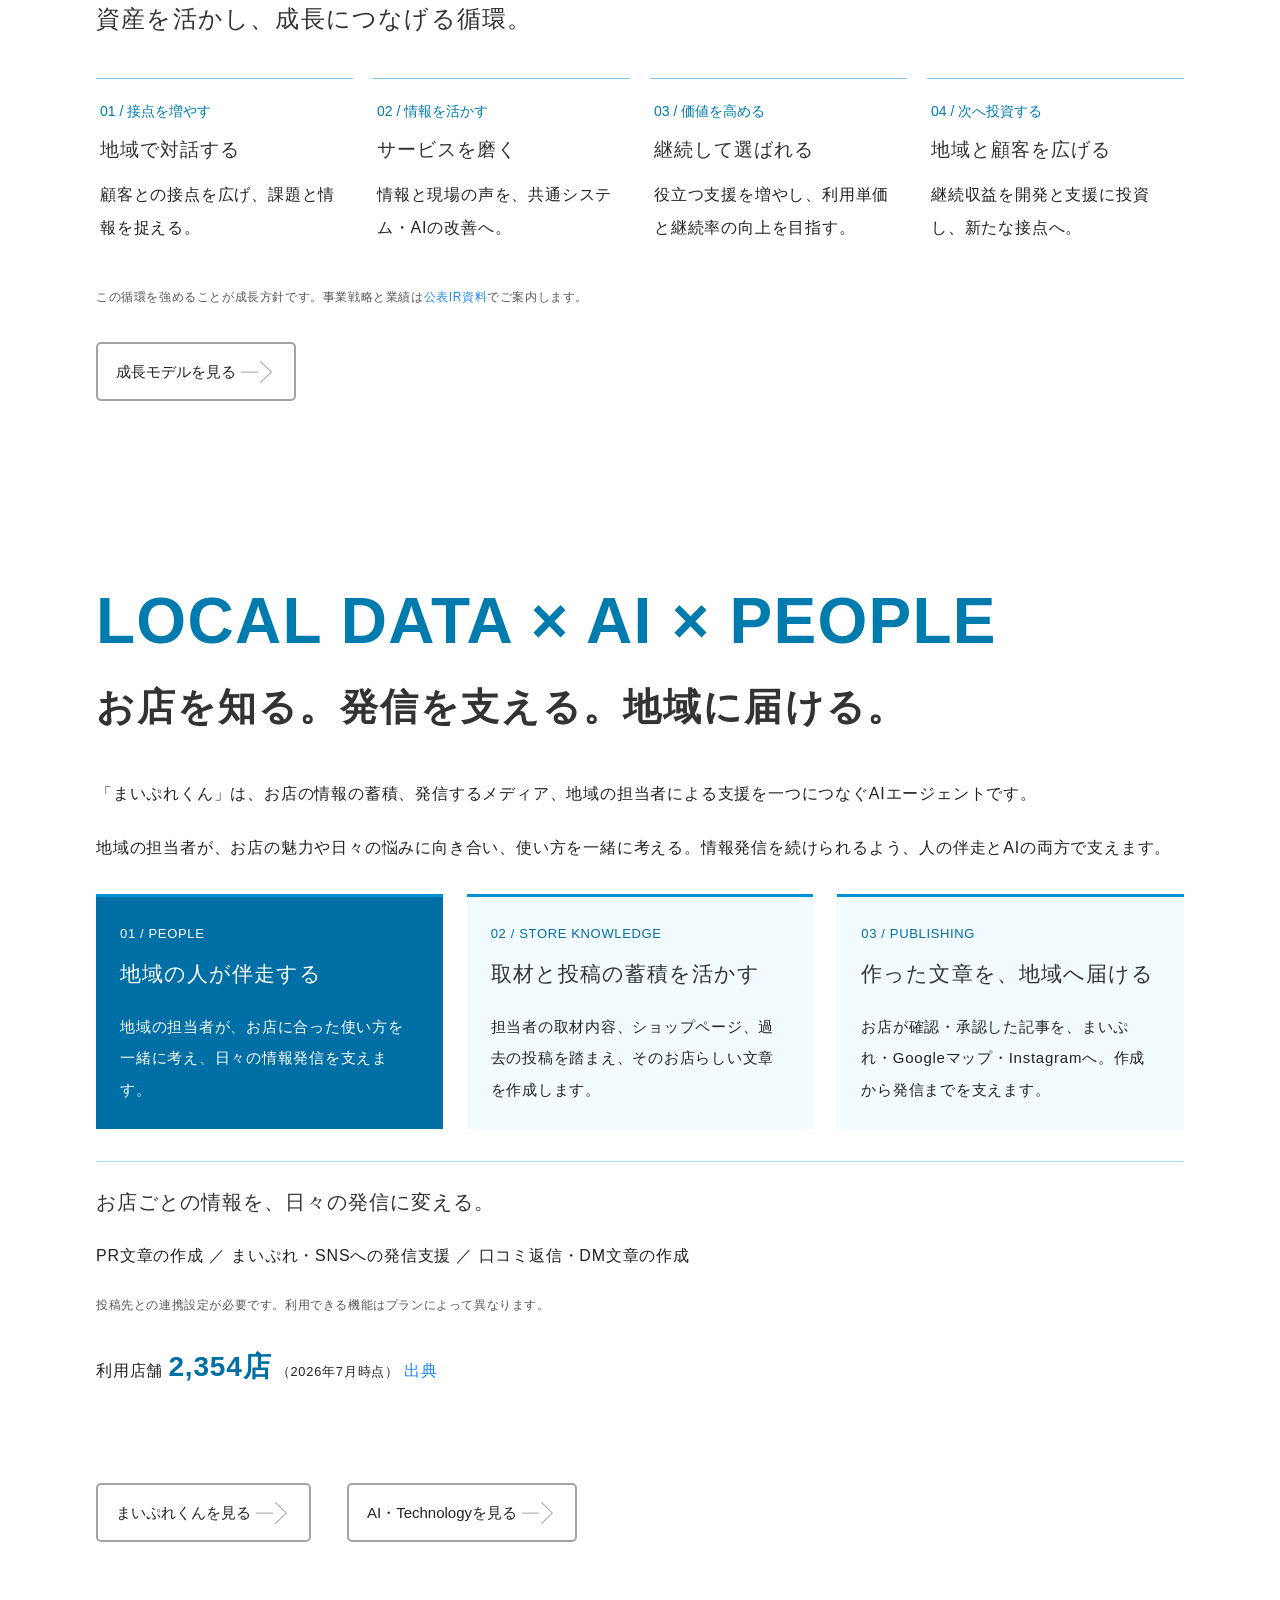
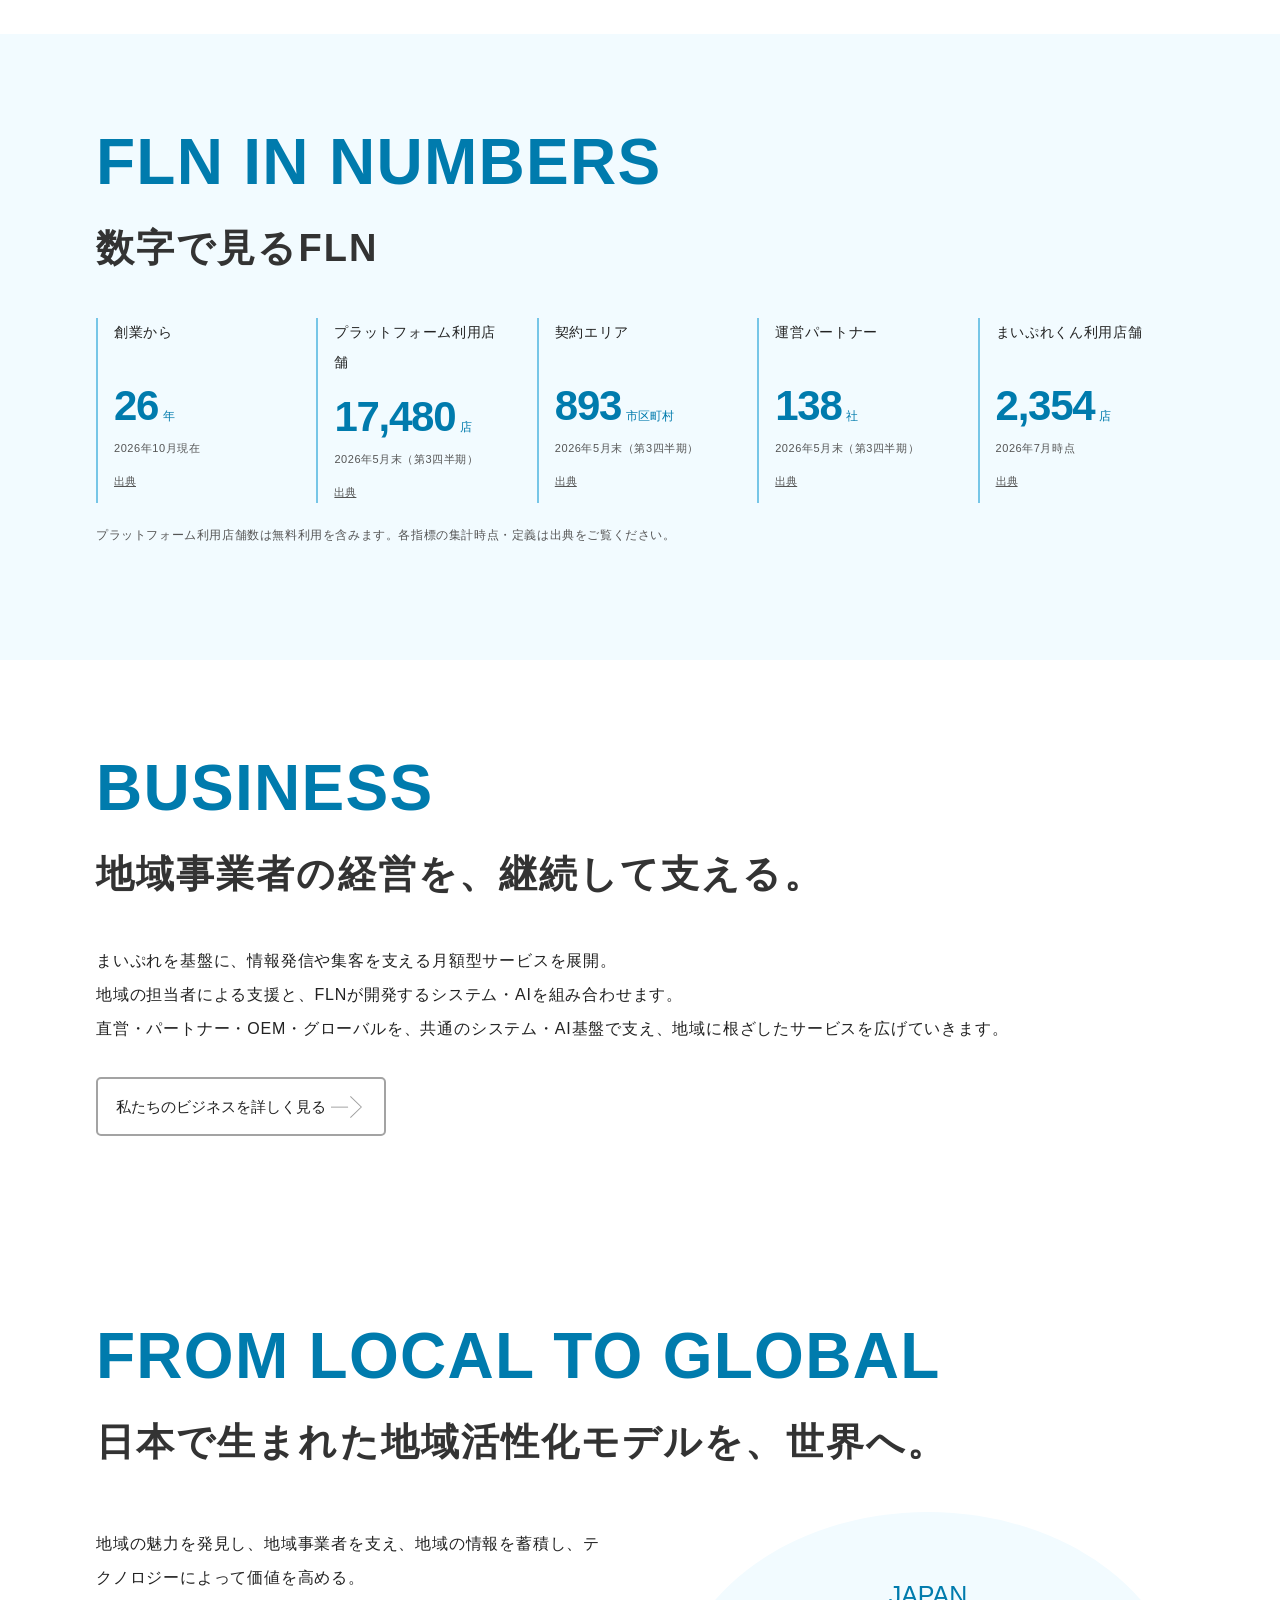
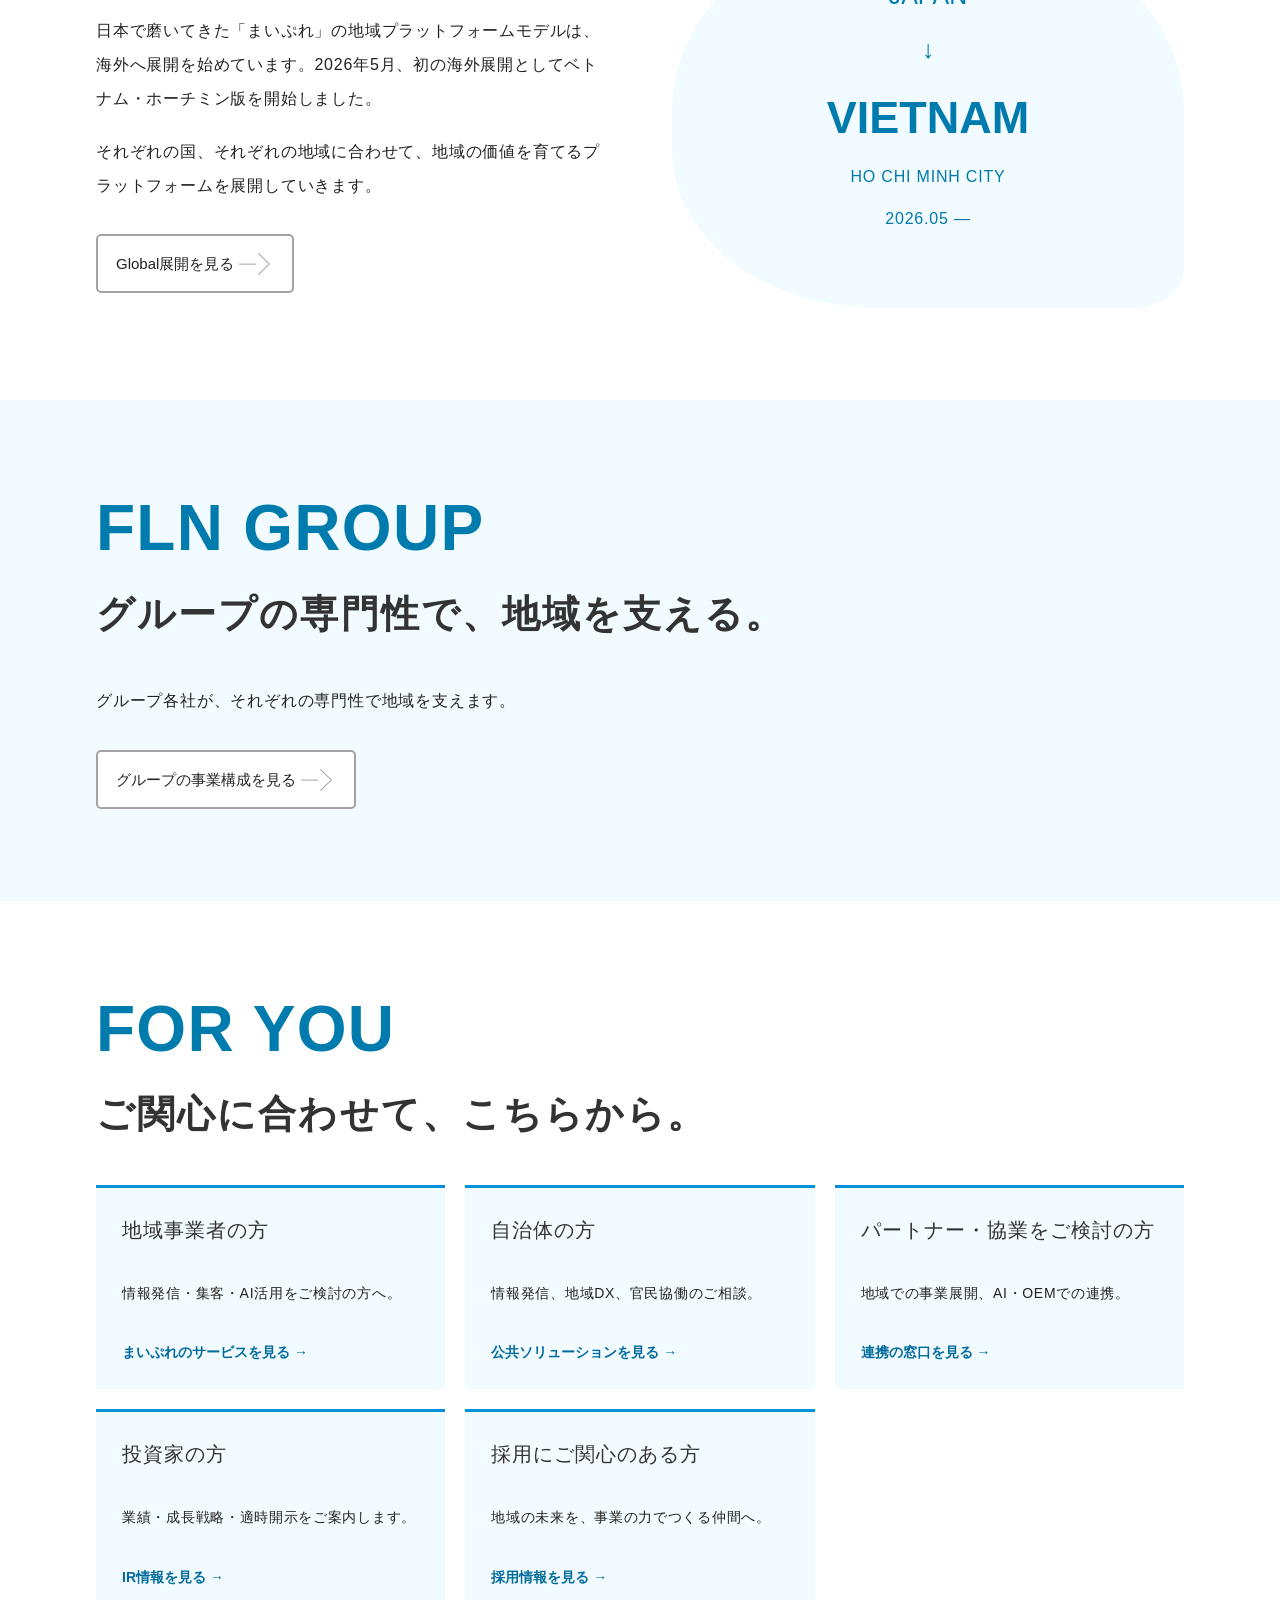
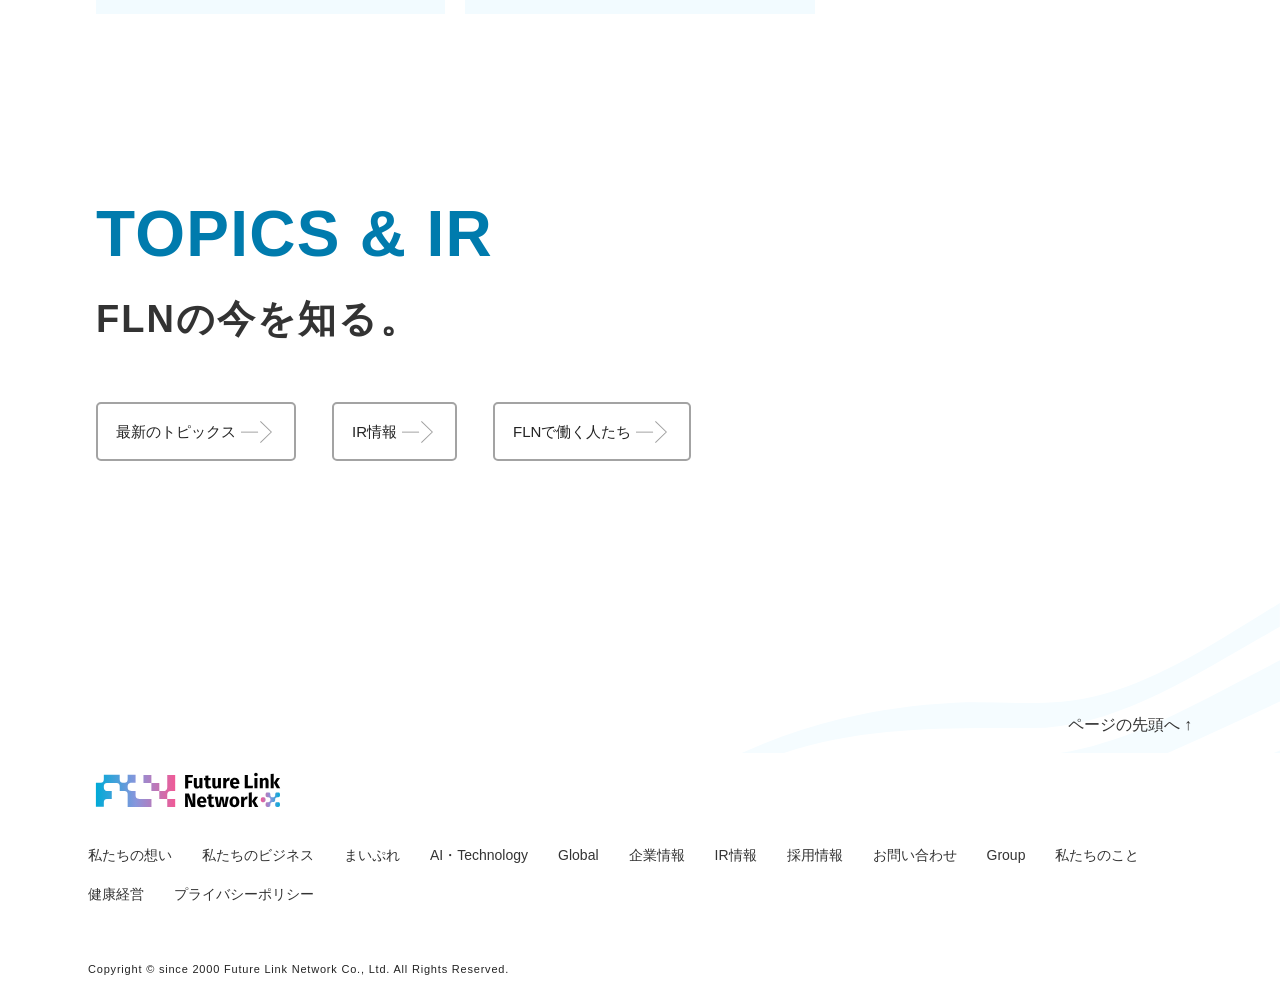
==== commit ab611730: "Reflect corporate feedback and connect local assets to AI-driven growth" ====
--- a/index.html
+++ b/index.html
@@ -1,5 +1,5 @@
 <!doctype html>
-<html lang="ja"><head><meta charset="utf-8"><meta name="viewport" content="width=device-width,initial-scale=1"><title>地域の可能性を、事業にする。 | 株式会社フューチャーリンクネットワーク</title><meta name="description" content="地域との継続的な接点と「まいぷれ」の共通基盤に、デジタル・AIを組み合わせ、情報発信から日々の経営まで地域の事業を支えるフューチャーリンクネットワーク。地域の可能性を、事業にする。"><meta name="robots" content="noindex,nofollow"><link rel="canonical" href="https://www.futurelink.co.jp/"><meta property="og:type" content="website"><meta property="og:title" content="地域の可能性を、事業にする。 | 株式会社フューチャーリンクネットワーク"><meta property="og:description" content="地域との継続的な接点と「まいぷれ」の共通基盤に、デジタル・AIを組み合わせ、情報発信から日々の経営まで地域の事業を支えるフューチャーリンクネットワーク。地域の可能性を、事業にする。"><meta property="og:url" content="https://www.futurelink.co.jp/"><meta property="og:image" content="https://www.futurelink.co.jp/wp-content/themes/fln_web/common/images/sec_main_top.jpg"><meta property="og:locale" content="ja_JP"><meta name="twitter:card" content="summary_large_image"><link rel="icon" href="./files/images/favicon.ico"><link rel="stylesheet" href="./files/css/uikit.min.css"><link rel="stylesheet" href="./files/css/style.css"><link rel="stylesheet" href="./files/css/style_pages.css"><link rel="stylesheet" href="./files/css/css2"><link rel="stylesheet" href="./files/css/renewal.css"><script type="application/ld+json">{"@context": "https://schema.org", "@graph": [{"@type": "Organization", "@id": "https://www.futurelink.co.jp/#organization", "name": "株式会社フューチャーリンクネットワーク", "url": "https://www.futurelink.co.jp/", "description": "地域情報プラットフォーム「まいぷれ」を基盤に、地域事業者の経営支援と地域活性化を推進。", "foundingDate": "2000-03-02", "founder": {"@type": "Person", "name": "石井丈晴"}}, {"@type": "WebPage", "name": "地域の可能性を、事業にする。", "url": "https://www.futurelink.co.jp/", "inLanguage": "ja", "about": {"@id": "https://www.futurelink.co.jp/#organization"}}]}</script><script defer src="./files/js/uikit.min.js"></script><script defer src="./files/js/renewal.js"></script></head><body id="top" class="renewal home"><a class="skip-link" href="#main">本文へ移動</a><header class="renew-header"><nav aria-label="メインナビゲーション" class="uk-navbar-container"><a class="renew-logo" href="./"><img src="./files/images/logo3.svg" width="180" height="60" alt="株式会社フューチャーリンクネットワーク TOP"></a><ul class="renew-desktop-nav"><li><a href="./message/">私たちの想い</a></li><li><a href="./business/">私たちのビジネス</a></li><li><a href="./mypl/">まいぷれ</a></li><li><a href="./technology/">AI・Technology</a></li><li><a href="./global/">Global</a></li><li><a href="./company/">企業情報</a></li><li><a href="https://www.futurelink.co.jp/ir/">IR情報</a></li><li><a href="https://near-foam-7a2.notion.site/eeb8e414945f82809694819978bc69b9">採用情報</a></li><li><a href="./inquiry/">お問い合わせ</a></li></ul><details class="renew-mobile-nav"><summary>メニュー</summary><ul><li><a href="./message/">私たちの想い</a></li><li><a href="./business/">私たちのビジネス</a></li><li><a href="./mypl/">まいぷれ</a></li><li><a href="./technology/">AI・Technology</a></li><li><a href="./global/">Global</a></li><li><a href="./company/">企業情報</a></li><li><a href="https://www.futurelink.co.jp/ir/">IR情報</a></li><li><a href="https://near-foam-7a2.notion.site/eeb8e414945f82809694819978bc69b9">採用情報</a></li><li><a href="./inquiry/">お問い合わせ</a></li></ul></details></nav></header><main id="main"><section class="top renew-hero" aria-label="for local, for FUTURE.">
+<html lang="ja"><head><meta charset="utf-8"><meta name="viewport" content="width=device-width,initial-scale=1"><title>地域の可能性を、事業にする。 | 株式会社フューチャーリンクネットワーク</title><meta name="description" content="地域との継続的な接点と「まいぷれ」の共通基盤に、デジタル・AIを組み合わせ、情報発信から日々の経営まで地域の事業を支えるフューチャーリンクネットワーク。地域の可能性を、事業にする。"><meta name="robots" content="noindex,nofollow"><link rel="canonical" href="https://www.futurelink.co.jp/"><meta property="og:type" content="website"><meta property="og:title" content="地域の可能性を、事業にする。 | 株式会社フューチャーリンクネットワーク"><meta property="og:description" content="地域との継続的な接点と「まいぷれ」の共通基盤に、デジタル・AIを組み合わせ、情報発信から日々の経営まで地域の事業を支えるフューチャーリンクネットワーク。地域の可能性を、事業にする。"><meta property="og:url" content="https://www.futurelink.co.jp/"><meta property="og:image" content="https://www.futurelink.co.jp/wp-content/themes/fln_web/common/images/sec_main_top.jpg"><meta property="og:locale" content="ja_JP"><meta name="twitter:card" content="summary_large_image"><link rel="icon" href="./files/images/favicon.ico"><link rel="stylesheet" href="./files/css/uikit.min.css"><link rel="stylesheet" href="./files/css/style.css"><link rel="stylesheet" href="./files/css/style_pages.css"><link rel="stylesheet" href="./files/css/css2"><link rel="stylesheet" href="./files/css/renewal.css?v=feedback-20261010"><script type="application/ld+json">{"@context": "https://schema.org", "@graph": [{"@type": "Organization", "@id": "https://www.futurelink.co.jp/#organization", "name": "株式会社フューチャーリンクネットワーク", "url": "https://www.futurelink.co.jp/", "description": "地域情報プラットフォーム「まいぷれ」を基盤に、地域事業者の経営支援と地域活性化を推進。", "foundingDate": "2000-03-02", "founder": {"@type": "Person", "name": "石井丈晴"}}, {"@type": "WebPage", "name": "地域の可能性を、事業にする。", "url": "https://www.futurelink.co.jp/", "inLanguage": "ja", "about": {"@id": "https://www.futurelink.co.jp/#organization"}}]}</script><script defer src="./files/js/uikit.min.js"></script><script defer src="./files/js/renewal.js"></script></head><body id="top" class="renewal home"><a class="skip-link" href="#main">本文へ移動</a><header class="renew-header"><nav aria-label="メインナビゲーション" class="uk-navbar-container"><a class="renew-logo" href="./"><img src="./files/images/logo3.svg" width="180" height="60" alt="株式会社フューチャーリンクネットワーク TOP"></a><ul class="renew-desktop-nav"><li><a href="./message/">私たちの想い</a></li><li><a href="./business/">私たちのビジネス</a></li><li><a href="./mypl/">まいぷれ</a></li><li><a href="./technology/">AI・Technology</a></li><li><a href="./global/">Global</a></li><li><a href="./company/">企業情報</a></li><li><a href="https://www.futurelink.co.jp/ir/">IR情報</a></li><li><a href="https://near-foam-7a2.notion.site/eeb8e414945f82809694819978bc69b9">採用情報</a></li><li><a href="./inquiry/">お問い合わせ</a></li></ul><details class="renew-mobile-nav"><summary>メニュー</summary><ul><li><a href="./message/">私たちの想い</a></li><li><a href="./business/">私たちのビジネス</a></li><li><a href="./mypl/">まいぷれ</a></li><li><a href="./technology/">AI・Technology</a></li><li><a href="./global/">Global</a></li><li><a href="./company/">企業情報</a></li><li><a href="https://www.futurelink.co.jp/ir/">IR情報</a></li><li><a href="https://near-foam-7a2.notion.site/eeb8e414945f82809694819978bc69b9">採用情報</a></li><li><a href="./inquiry/">お問い合わせ</a></li></ul></details></nav></header><main id="main"><section class="top renew-hero" aria-label="for local, for FUTURE.">
 	<div class="kv_container uk-cover-container">
 		<div class="kv_title">
 			<p class="hero-brand">for local,<br>
@@ -65,4 +65,4 @@
 
 
 
-	<div class="hero-controls"><button type="button" data-slide="previous" aria-label="前の写真">←</button><button type="button" data-slide="next" aria-label="次の写真">→</button></div></section><section class="renew-section purpose" id="purpose"><div class="uk-container"><div class="content_wrap"><h2 class="renew-heading"><span class="renew-en">OUR PURPOSE</span>地域の価値が、循環する仕組みを。</h2><div class="renew-copy"><p>地域には、人がいる。店がある。企業がある。文化がある。まだ知られていない魅力がある。</p><p>私たちは、地域の人と向き合い、その可能性を事業に変えていきます。地域の事業者が成長し、その価値がまた地域へと還っていく。そんな循環をつくります。</p><p>地域を元気にする仕事を、続けられる事業に。<br>そして、次の地域へ広げられる事業に。</p><a class="btn_link" href="./message/">企業理念・私たちの想いを知る</a></div></div></div></section><section class="renew-section tint" id="platform"><div class="uk-container"><div class="content_wrap"><h2 class="renew-heading"><span class="renew-en">OUR PLATFORM</span>地域を支えるプラットフォーム「まいぷれ」</h2><div class="split"><div><p>「まいぷれ」は、地域情報サイトから始まりました。地域に入り、一つひとつのお店や企業と向き合い、地域の情報を集め、届けてきました。</p><p>まいぷれは、地域の人がお店やイベントを見つけ、身近な街を知るメディアです。mypl.netに積み重なる店舗情報や記事が、お店と地域のお客様が出会う接点になります。</p><p>お店の魅力を伝えるだけでなく、日々の困りごとの相談相手へ。デジタルとAIを組み合わせ、地域事業者の経営を支える範囲を広げています。</p><a class="btn_link" href="./mypl/">まいぷれについて</a></div><figure class="platform-diagram"><div class="platform-core"><span>地域情報・経営支援</span><strong>まいぷれ</strong><span>PLATFORM</span></div><ul class="platform-nodes"><li>地域事業者</li><li>地域住民</li><li>自治体</li><li>運営パートナー</li><li>地域外の人・企業</li></ul><figcaption>DATA × AI × LOCAL NETWORK</figcaption></figure></div></div></div></section><section class="renew-section" id="approach"><div class="uk-container"><div class="content_wrap"><h2 class="renew-heading"><span class="renew-en">OUR STRENGTH</span>情報を集め、更新し、<br>支援に活かす。</h2><p>2000年の創業以来、地域のお店や企業と向き合ってきました。その積み重ねが、地域の実情を捉える接点、日々の運営体制、全国で共有する基盤につながっています。</p><div class="knowledge-cards"><article><p class="renew-label">01 / RELATIONSHIPS</p><h3>地域の実情を捉える接点</h3><p>店舗や事業者との継続的な対話から、商品へのこだわりや日々の困りごとを捉えます。</p></article><article><p class="renew-label">02 / LOCAL OPERATIONS</p><h3>変化を捉える地域の運営体制</h3><p>地域に根ざした担当者が取材や日々の支援を重ね、変化するお店の情報を発信につなげます。</p></article><article><p class="renew-label">03 / SHARED PLATFORM</p><h3>各地の経験を活かす共通基盤</h3><p>FLNがサービスや運営ノウハウを磨き、全国の運営パートナーと共有。地域での実践を次の支援に活かします。</p></article></div><a class="btn_link" href="./business/#local-knowledge">強みを支える仕組みを見る</a></div></div></section><section class="renew-section " id="ai"><div class="uk-container"><div class="content_wrap"><h2 class="renew-heading"><span class="renew-en">LOCAL DATA × AI × PEOPLE</span>お店を知る。発信を支える。地域に届ける。</h2><p>「まいぷれくん」は、お店の情報の蓄積、発信するメディア、地域の担当者による支援を一つにつなぐAIエージェントです。</p><p>地域の担当者が、お店の魅力や日々の悩みに向き合い、使い方を一緒に考える。情報発信を続けられるよう、人の伴走とAIの両方で支えます。</p><div class="ai-strengths"><article><span>01 / PEOPLE</span><h3>地域の人が伴走する</h3><p>地域の担当者が、お店に合った使い方を一緒に考え、日々の情報発信を支えます。</p></article><article><span>02 / STORE KNOWLEDGE</span><h3>取材と投稿の蓄積を活かす</h3><p>担当者の取材内容、ショップページ、過去の投稿を踏まえ、そのお店らしい文章を作成します。</p></article><article><span>03 / PUBLISHING</span><h3>作った文章を、地域へ届ける</h3><p>お店が確認・承認した記事を、まいぷれ・Googleマップ・Instagramへ。作成から発信までを支えます。</p></article></div><div class="ai-capabilities"><h3>お店ごとの情報を、日々の発信に変える。</h3><p>PR文章の作成 ／ まいぷれ・SNSへの発信支援 ／ 口コミ返信・DM文章の作成</p><p class="renew-note">投稿先との連携設定が必要です。利用できる機能はプランによって異なります。</p><p>活用店舗 <strong>2,000店超</strong> <small>（2026年6月15日公表）</small> <a href="https://prtimes.jp/main/html/rd/p/000000496.000058260.html">出典</a></p></div><div class="renew-actions"><a class="btn_link" href="https://mypl.net/ai/">まいぷれくんを見る</a><a class="btn_link" href="./technology/">AI・Technologyを見る</a></div></div></div></section><section class="renew-section tint" id="numbers"><div class="uk-container"><div class="content_wrap"><h2 class="renew-heading"><span class="renew-en">FLN IN NUMBERS</span>数字で見るFLN</h2><div class="metrics"><div><p>創業から</p><strong>26<small>年</small></strong><p class="metric-date">2026年10月現在</p><a href="./company/" class="source-link">出典</a></div><div><p>プラットフォーム利用店舗</p><strong>17,480<small>店</small></strong><p class="metric-date">2026年5月末（第3四半期）</p><a href="https://global-assets.irdirect.jp/pdf/menu_file/9241/20260716123546_1676.pdf" class="source-link">出典</a></div><div><p>契約エリア</p><strong>893<small>市区町村</small></strong><p class="metric-date">2026年5月末（第3四半期）</p><a href="https://global-assets.irdirect.jp/pdf/menu_file/9241/20260716123546_1676.pdf" class="source-link">出典</a></div><div><p>運営パートナー</p><strong>138<small>社</small></strong><p class="metric-date">2026年5月末（第3四半期）</p><a href="https://global-assets.irdirect.jp/pdf/menu_file/9241/20260716123546_1676.pdf" class="source-link">出典</a></div><div><p>まいぷれくん活用店舗</p><strong>2,000<small>店超</small></strong><p class="metric-date">2026年6月15日公表</p><a href="https://prtimes.jp/main/html/rd/p/000000496.000058260.html" class="source-link">出典</a></div></div><p class="renew-note">プラットフォーム利用店舗数は無料利用を含みます。各指標の集計時点・定義は出典をご覧ください。</p></div></div></section><section class="renew-section " id="business"><div class="uk-container"><div class="content_wrap"><h2 class="renew-heading"><span class="renew-en">BUSINESS</span>地域事業者の経営を、継続して支える。</h2><p>まいぷれを基盤に、情報発信や集客を支える月額型サービスを展開。<br>地域の担当者による支援と、FLNが開発するシステム・AIを組み合わせます。<br>各地の運営パートナーとともに、地域に根ざした支援を全国へ広げています。</p><a class="btn_link" href="./business/">私たちのビジネスを詳しく見る</a></div></div></section><section class="renew-section " id="global"><div class="uk-container"><div class="content_wrap"><h2 class="renew-heading"><span class="renew-en">FROM LOCAL TO GLOBAL</span>日本で生まれた地域活性化モデルを、世界へ。</h2><div class="split"><div><p>地域の魅力を発見し、地域事業者を支え、地域の情報を蓄積し、テクノロジーによって価値を高める。</p><p>日本で磨いてきた「まいぷれ」の地域プラットフォームモデルは、海外へ展開を始めています。2026年5月、初の海外展開としてベトナム・ホーチミン版を開始しました。</p><p>それぞれの国、それぞれの地域に合わせて、地域の価値を育てるプラットフォームを展開していきます。</p><a class="btn_link" href="./global/">Global展開を見る</a></div><div class="global-panel"><span>JAPAN</span><span aria-hidden="true">↓</span><strong>VIETNAM</strong><p>HO CHI MINH CITY</p><p>2026.05 —</p></div></div></div></div></section><section class="renew-section tint" id="group"><div class="uk-container"><div class="content_wrap"><h2 class="renew-heading"><span class="renew-en">FLN GROUP</span>グループの専門性で、地域を支える。</h2><p>地域プラットフォーム、AI、ふるさと納税、公共業務の専門性を結集します。</p><a class="btn_link" href="./group/">グループの事業構成を見る</a></div></div></section><section class="renew-section " id="for-you"><div class="uk-container"><div class="content_wrap"><h2 class="renew-heading"><span class="renew-en">FOR YOU</span>ご関心に合わせて、こちらから。</h2><div class="visitor-grid"><a class="visitor-card" href="./mypl/"><h3>地域事業者の方</h3><p>情報発信・集客・AI活用をご検討の方へ。</p><span>まいぷれのサービスを見る →</span></a><a class="visitor-card" href="./business/#public"><h3>自治体の方</h3><p>情報発信、地域DX、官民協働のご相談。</p><span>公共ソリューションを見る →</span></a><a class="visitor-card" href="./inquiry/#partner"><h3>パートナー・協業をご検討の方</h3><p>地域での事業展開、AI・OEMでの連携。</p><span>連携の窓口を見る →</span></a><a class="visitor-card" href="https://www.futurelink.co.jp/ir/"><h3>投資家の方</h3><p>業績・成長戦略・適時開示をご案内します。</p><span>IR情報を見る →</span></a><a class="visitor-card" href="https://near-foam-7a2.notion.site/eeb8e414945f82809694819978bc69b9"><h3>採用にご関心のある方</h3><p>地域の未来を、事業の力でつくる仲間へ。</p><span>採用情報を見る →</span></a></div></div></div></section><section class="renew-section " id="news"><div class="uk-container"><div class="content_wrap"><h2 class="renew-heading"><span class="renew-en">TOPICS & IR</span>FLNの今を知る。</h2><div class="renew-actions"><a class="btn_link" href="https://www.futurelink.co.jp/topic_year/2026/">最新のトピックス</a><a class="btn_link" href="https://www.futurelink.co.jp/ir/">IR情報</a><a class="btn_link" href="https://www.futurelink.co.jp/member/">FLNで働く人たち</a></div></div></div></section></main><footer class="renew-footer"><div class="sec_footer"><div class="uk-container"><a href="#top" class="renew-back-top">ページの先頭へ ↑</a><img src="./files/images/logo3.svg" width="200" alt="フューチャーリンクネットワーク"><ul class="renew-footer-nav"><li><a href="./message/">私たちの想い</a></li><li><a href="./business/">私たちのビジネス</a></li><li><a href="./mypl/">まいぷれ</a></li><li><a href="./technology/">AI・Technology</a></li><li><a href="./global/">Global</a></li><li><a href="./company/">企業情報</a></li><li><a href="https://www.futurelink.co.jp/ir/">IR情報</a></li><li><a href="https://near-foam-7a2.notion.site/eeb8e414945f82809694819978bc69b9">採用情報</a></li><li><a href="./inquiry/">お問い合わせ</a></li><li><a href="./group/">Group</a></li><li><a href="https://www.futurelink.co.jp/member/">私たちのこと</a></li><li><a href="https://www.futurelink.co.jp/health_management/">健康経営</a></li><li><a href="https://www.futurelink.co.jp/privacy/">プライバシーポリシー</a></li></ul><p><small>Copyright © since 2000 Future Link Network Co., Ltd. All Rights Reserved.</small></p></div></div></footer></body></html>+	<div class="hero-controls"><button type="button" data-slide="previous" aria-label="前の写真">←</button><button type="button" data-slide="next" aria-label="次の写真">→</button></div></section><section class="renew-section purpose" id="purpose"><div class="uk-container"><div class="content_wrap"><h2 class="renew-heading"><span class="renew-en">OUR PURPOSE</span>地域の価値が、循環する仕組みを。</h2><div class="renew-copy"><p>地域には、人がいる。店がある。企業がある。文化がある。まだ知られていない魅力がある。</p><p>私たちは、地域の人と向き合い、その可能性を事業に変えていきます。地域の事業者が成長し、その価値がまた地域へと還っていく。そんな循環をつくります。</p><p>地域を元気にする仕事を、続けられる事業に。<br>そして、次の地域へ広げられる事業に。</p><a class="btn_link" href="./message/">企業理念・私たちの想いを知る</a></div></div></div></section><section class="renew-section tint" id="platform"><div class="uk-container"><div class="content_wrap"><h2 class="renew-heading"><span class="renew-en">OUR PLATFORM</span>地域を支えるプラットフォーム「まいぷれ」</h2><div class="split"><div><p>「まいぷれ」は、地域情報サイトから始まりました。地域に入り、一つひとつのお店や企業と向き合い、地域の情報を集め、届けてきました。</p><p>まいぷれは、地域の人がお店やイベントを見つけ、身近な街を知るメディアです。mypl.netに積み重なる店舗情報や記事が、お店と地域のお客様が出会う接点になります。</p><p>地域情報メディアから、地域事業者の経営を継続して支えるプラットフォームへ。お店の魅力を伝えるだけでなく、日々の困りごとの相談相手へ。デジタルとAIを組み合わせ、地域事業者の経営を支える範囲を広げています。</p><a class="btn_link" href="./mypl/">まいぷれについて</a></div><figure class="platform-diagram"><div class="platform-core"><span>地域情報・経営支援</span><strong>まいぷれ</strong><span>PLATFORM</span></div><ul class="platform-nodes"><li>地域事業者</li><li>地域住民</li><li>自治体</li><li>運営パートナー</li><li>地域外の人・企業</li></ul><figcaption>DATA × AI × LOCAL NETWORK</figcaption></figure></div></div></div></section><section class="renew-section" id="approach"><div class="uk-container"><div class="content_wrap"><h2 class="renew-heading"><span class="renew-en">OUR STRENGTH</span>26年の蓄積を、<br>これからの成長を支える力へ。</h2><p>地域の人とのつながり、店舗情報や記事、自治体との信頼。2000年から積み上げてきた資産に、運営ノウハウと共通のシステム・AI基盤を組み合わせます。現場で得た情報を次の支援に活かし、各地の経験を共有できることが、FLNの競争優位を支える土台です。</p><div class="knowledge-cards"><article><p class="renew-label">01 / LOCAL NETWORK</p><h3>地域に根ざした人のネットワーク</h3><p>全国の運営パートナーと直営の担当者が、お店を訪ね、話を聞き続けています。継続的な顧客接点を、新しい提案と利用者の拡大につなげます。</p></article><article><p class="renew-label">02 / LOCAL KNOWLEDGE</p><h3>積み重ね、更新する地域情報</h3><p>2000年から蓄積してきた店舗情報と記事に、日々の対話から得る情報を重ねます。お店に合ったAIの発信支援に活かし、検索・地図・生成AIが地域を調べるときの一次情報にもなりうる基盤を育てます。</p></article><article><p class="renew-label">03 / TRUST & OPERATIONS</p><h3>自治体との信頼と、地域での運営経験</h3><p>2006年の「宮前ぽーたろう」から続く官民協働。地域で培った運営経験を共通の仕組みに取り込み、パートナー・OEM・海外へ展開する土台にします。</p><a class="source-link" href="./mypl/#history">沿革・出典を見る</a></article></div><h3>資産を活かし、成長につなげる循環。</h3><ol class="knowledge-flow"><li><span>01 / 接点を増やす</span><h3>地域で対話する</h3><p>顧客との接点を広げ、課題と情報を捉える。</p></li><li><span>02 / 情報を活かす</span><h3>サービスを磨く</h3><p>情報と現場の声を、共通システム・AIの改善へ。</p></li><li><span>03 / 価値を高める</span><h3>継続して選ばれる</h3><p>役立つ支援を増やし、利用単価と継続率の向上を目指す。</p></li><li><span>04 / 次へ投資する</span><h3>地域と顧客を広げる</h3><p>継続収益を開発と支援に投資し、新たな接点へ。</p></li></ol><p class="renew-note">この循環を強めることが成長方針です。事業戦略と業績は<a href="https://www.futurelink.co.jp/ir/">公表IR資料</a>でご案内します。</p><a class="btn_link" href="./business/#growth-model">成長モデルを見る</a></div></div></section><section class="renew-section " id="ai"><div class="uk-container"><div class="content_wrap"><h2 class="renew-heading"><span class="renew-en">LOCAL DATA × AI × PEOPLE</span>お店を知る。発信を支える。地域に届ける。</h2><p>「まいぷれくん」は、お店の情報の蓄積、発信するメディア、地域の担当者による支援を一つにつなぐAIエージェントです。</p><p>地域の担当者が、お店の魅力や日々の悩みに向き合い、使い方を一緒に考える。情報発信を続けられるよう、人の伴走とAIの両方で支えます。</p><div class="ai-strengths"><article><span>01 / PEOPLE</span><h3>地域の人が伴走する</h3><p>地域の担当者が、お店に合った使い方を一緒に考え、日々の情報発信を支えます。</p></article><article><span>02 / STORE KNOWLEDGE</span><h3>取材と投稿の蓄積を活かす</h3><p>担当者の取材内容、ショップページ、過去の投稿を踏まえ、そのお店らしい文章を作成します。</p></article><article><span>03 / PUBLISHING</span><h3>作った文章を、地域へ届ける</h3><p>お店が確認・承認した記事を、まいぷれ・Googleマップ・Instagramへ。作成から発信までを支えます。</p></article></div><div class="ai-capabilities"><h3>お店ごとの情報を、日々の発信に変える。</h3><p>PR文章の作成 ／ まいぷれ・SNSへの発信支援 ／ 口コミ返信・DM文章の作成</p><p class="renew-note">投稿先との連携設定が必要です。利用できる機能はプランによって異なります。</p><p>利用店舗 <strong>2,354店</strong> <small>（2026年7月時点）</small> <a href="https://mypl.net/ai/">出典</a></p></div><div class="renew-actions"><a class="btn_link" href="https://mypl.net/ai/">まいぷれくんを見る</a><a class="btn_link" href="./technology/">AI・Technologyを見る</a></div></div></div></section><section class="renew-section tint" id="numbers"><div class="uk-container"><div class="content_wrap"><h2 class="renew-heading"><span class="renew-en">FLN IN NUMBERS</span>数字で見るFLN</h2><div class="metrics"><div><p>創業から</p><strong>26<small>年</small></strong><p class="metric-date">2026年10月現在</p><a href="./company/" class="source-link">出典</a></div><div><p>プラットフォーム利用店舗</p><strong>17,480<small>店</small></strong><p class="metric-date">2026年5月末（第3四半期）</p><a href="https://global-assets.irdirect.jp/pdf/menu_file/9241/20260716123546_1676.pdf" class="source-link">出典</a></div><div><p>契約エリア</p><strong>893<small>市区町村</small></strong><p class="metric-date">2026年5月末（第3四半期）</p><a href="https://global-assets.irdirect.jp/pdf/menu_file/9241/20260716123546_1676.pdf" class="source-link">出典</a></div><div><p>運営パートナー</p><strong>138<small>社</small></strong><p class="metric-date">2026年5月末（第3四半期）</p><a href="https://global-assets.irdirect.jp/pdf/menu_file/9241/20260716123546_1676.pdf" class="source-link">出典</a></div><div><p>まいぷれくん利用店舗</p><strong>2,354<small>店</small></strong><p class="metric-date">2026年7月時点</p><a href="https://mypl.net/ai/" class="source-link">出典</a></div></div><p class="renew-note">プラットフォーム利用店舗数は無料利用を含みます。各指標の集計時点・定義は出典をご覧ください。</p></div></div></section><section class="renew-section " id="business"><div class="uk-container"><div class="content_wrap"><h2 class="renew-heading"><span class="renew-en">BUSINESS</span>地域事業者の経営を、継続して支える。</h2><p>まいぷれを基盤に、情報発信や集客を支える月額型サービスを展開。<br>地域の担当者による支援と、FLNが開発するシステム・AIを組み合わせます。<br>直営・パートナー・OEM・グローバルを、共通のシステム・AI基盤で支え、地域に根ざしたサービスを広げていきます。</p><a class="btn_link" href="./business/">私たちのビジネスを詳しく見る</a></div></div></section><section class="renew-section " id="global"><div class="uk-container"><div class="content_wrap"><h2 class="renew-heading"><span class="renew-en">FROM LOCAL TO GLOBAL</span>日本で生まれた地域活性化モデルを、世界へ。</h2><div class="split"><div><p>地域の魅力を発見し、地域事業者を支え、地域の情報を蓄積し、テクノロジーによって価値を高める。</p><p>日本で磨いてきた「まいぷれ」の地域プラットフォームモデルは、海外へ展開を始めています。2026年5月、初の海外展開としてベトナム・ホーチミン版を開始しました。</p><p>それぞれの国、それぞれの地域に合わせて、地域の価値を育てるプラットフォームを展開していきます。</p><a class="btn_link" href="./global/">Global展開を見る</a></div><div class="global-panel"><span>JAPAN</span><span aria-hidden="true">↓</span><strong>VIETNAM</strong><p>HO CHI MINH CITY</p><p>2026.05 —</p></div></div></div></div></section><section class="renew-section tint" id="group"><div class="uk-container"><div class="content_wrap"><h2 class="renew-heading"><span class="renew-en">FLN GROUP</span>グループの専門性で、地域を支える。</h2><p>グループ各社が、それぞれの専門性で地域を支えます。</p><a class="btn_link" href="./group/">グループの事業構成を見る</a></div></div></section><section class="renew-section " id="for-you"><div class="uk-container"><div class="content_wrap"><h2 class="renew-heading"><span class="renew-en">FOR YOU</span>ご関心に合わせて、こちらから。</h2><div class="visitor-grid"><a class="visitor-card" href="./mypl/"><h3>地域事業者の方</h3><p>情報発信・集客・AI活用をご検討の方へ。</p><span>まいぷれのサービスを見る →</span></a><a class="visitor-card" href="./business/#public"><h3>自治体の方</h3><p>情報発信、地域DX、官民協働のご相談。</p><span>公共ソリューションを見る →</span></a><a class="visitor-card" href="./inquiry/#partner"><h3>パートナー・協業をご検討の方</h3><p>地域での事業展開、AI・OEMでの連携。</p><span>連携の窓口を見る →</span></a><a class="visitor-card" href="https://www.futurelink.co.jp/ir/"><h3>投資家の方</h3><p>業績・成長戦略・適時開示をご案内します。</p><span>IR情報を見る →</span></a><a class="visitor-card" href="https://near-foam-7a2.notion.site/eeb8e414945f82809694819978bc69b9"><h3>採用にご関心のある方</h3><p>地域の未来を、事業の力でつくる仲間へ。</p><span>採用情報を見る →</span></a></div></div></div></section><section class="renew-section " id="news"><div class="uk-container"><div class="content_wrap"><h2 class="renew-heading"><span class="renew-en">TOPICS & IR</span>FLNの今を知る。</h2><div class="renew-actions"><a class="btn_link" href="https://www.futurelink.co.jp/topic_year/2026/">最新のトピックス</a><a class="btn_link" href="https://www.futurelink.co.jp/ir/">IR情報</a><a class="btn_link" href="https://www.futurelink.co.jp/member/">FLNで働く人たち</a></div></div></div></section></main><footer class="renew-footer"><div class="sec_footer"><div class="uk-container"><a href="#top" class="renew-back-top">ページの先頭へ ↑</a><img src="./files/images/logo3.svg" width="200" alt="フューチャーリンクネットワーク"><ul class="renew-footer-nav"><li><a href="./message/">私たちの想い</a></li><li><a href="./business/">私たちのビジネス</a></li><li><a href="./mypl/">まいぷれ</a></li><li><a href="./technology/">AI・Technology</a></li><li><a href="./global/">Global</a></li><li><a href="./company/">企業情報</a></li><li><a href="https://www.futurelink.co.jp/ir/">IR情報</a></li><li><a href="https://near-foam-7a2.notion.site/eeb8e414945f82809694819978bc69b9">採用情報</a></li><li><a href="./inquiry/">お問い合わせ</a></li><li><a href="./group/">Group</a></li><li><a href="https://www.futurelink.co.jp/member/">私たちのこと</a></li><li><a href="https://www.futurelink.co.jp/health_management/">健康経営</a></li><li><a href="https://www.futurelink.co.jp/privacy/">プライバシーポリシー</a></li></ul><p><small>Copyright © since 2000 Future Link Network Co., Ltd. All Rights Reserved.</small></p></div></div></footer></body></html>
--- a/files/css/renewal.css
+++ b/files/css/renewal.css
@@ -78,3 +78,8 @@
 @media(max-width:700px){.mypl-history>div{grid-template-columns:1fr;gap:4px;padding:16px 0}.revenue-figure{display:none}.revenue-mobile{display:block;margin:28px 0}.revenue-mobile article{padding:20px 16px;border:1px solid #c6dce3;border-radius:16px;margin:20px 0;background:#fff}.revenue-mobile h3{font-size:20px;margin:0 0 20px}.revenue-node{padding:14px 8px;border:2px solid #007aa0;border-radius:8px;background:#f0fafc;text-align:center;font-size:17px;font-weight:700}.revenue-exchange{padding:8px 4px}.revenue-exchange p{font-size:16px;line-height:1.8;margin:14px 0}.revenue-exchange b{display:block;color:#006e91;font-size:14px}.revenue-exchange p+p b{color:#a25212}.revenue-mobile .renew-note{font-size:14px;line-height:1.8}}
 
 .case-section{background:#f2f9fa}.case-heading{font-size:28px;line-height:1.6;margin:10px 0 28px}.case-feature{display:grid;grid-template-columns:minmax(0,0.85fr) minmax(0,1.15fr);gap:36px;align-items:start}.case-feature>img{display:block;width:100%;height:auto;max-height:340px;object-fit:contain;border-radius:12px}.case-feature h3{font-size:23px;margin:8px 0 16px}.case-feature p{line-height:1.9}.case-area{font-size:14px;color:#42616b;margin:0}.case-more{display:block;margin-top:20px;font-size:15px}.case-feature .renew-note{font-size:12px;margin-top:20px}@media(max-width:700px){.case-feature{grid-template-columns:1fr;gap:22px}.case-heading{font-size:23px}.case-feature h3{font-size:21px}.case-feature>img{max-height:260px}.case-feature .renew-note{font-size:13px}}
+
+/* Four delivery channels supported by one shared foundation. */
+.scale-channels{display:grid;grid-template-columns:repeat(4,minmax(0,1fr));gap:20px;margin:36px 0 0}.scale-channels article{min-width:0;background:#fff;border-top:3px solid #0092d8;padding:24px 20px;display:flex;flex-direction:column}.scale-channels h3{font-size:24px;margin:10px 0 16px}.scale-channels p{font-size:15px}.scale-channels .renew-label,.scale-channels .renew-note{font-size:12px}.scale-channels .btn_link{margin-top:auto;font-size:13px}.scale-foundation{background:#006fa5;color:#fff;padding:28px 32px;margin-top:20px}.scale-foundation h3,.scale-foundation .renew-label{color:#fff}.scale-foundation h3{font-size:25px;line-height:1.7;margin:8px 0 16px}.scale-foundation p:last-child{margin-bottom:0}
+@media(max-width:1050px){.scale-channels{grid-template-columns:repeat(2,minmax(0,1fr))}}
+@media(max-width:640px){.scale-channels{grid-template-columns:minmax(0,1fr);gap:16px}.scale-channels article{padding:22px}.scale-foundation{padding:24px 22px}.scale-foundation h3{font-size:21px}}
